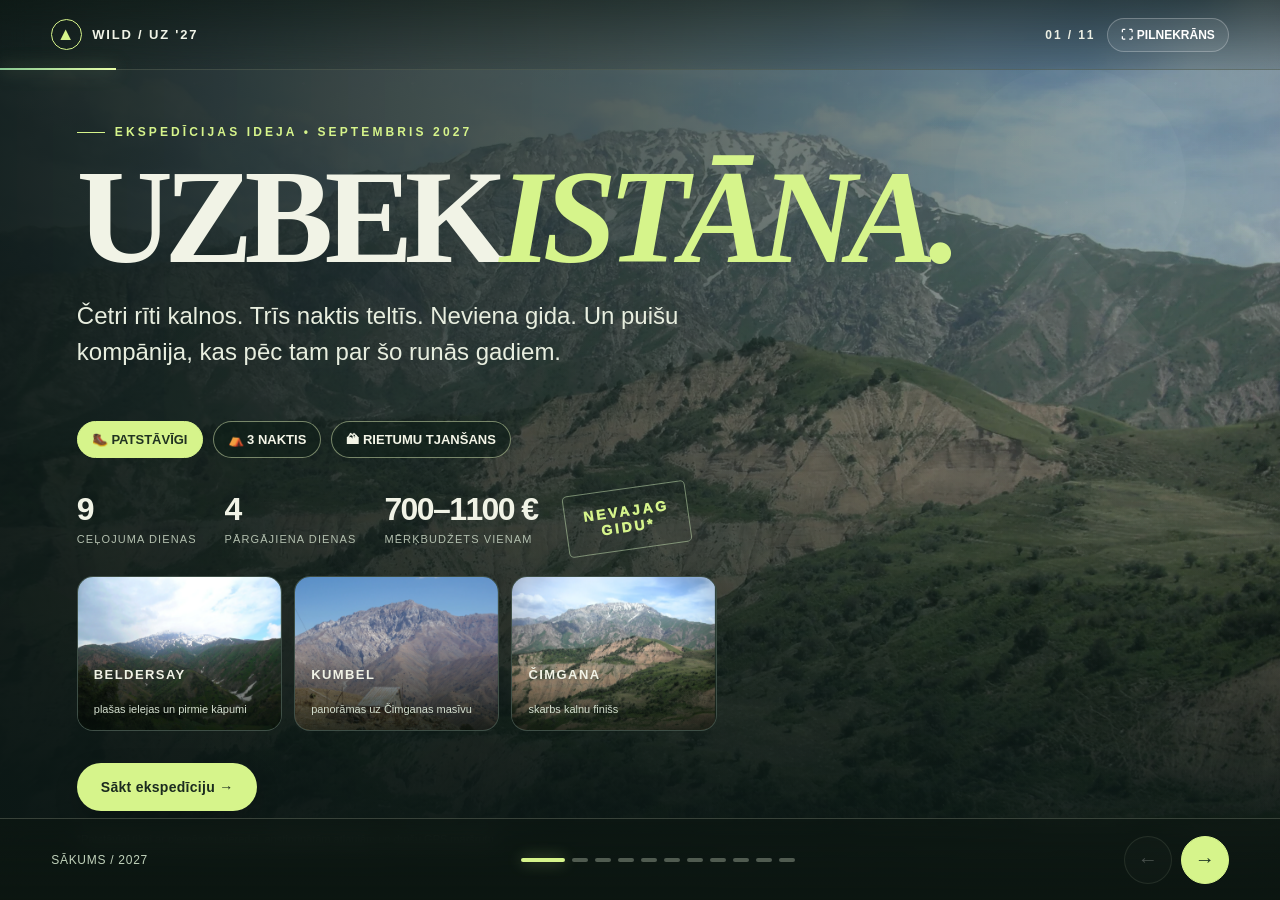
==== index.html @ 525b790d "Fix collapsed why-Uzbekistan photo gallery and caption layout" ====
<!DOCTYPE html>
<html lang="lv">
<head>
<meta charset="UTF-8"><meta name="viewport" content="width=device-width,initial-scale=1,viewport-fit=cover">
<meta name="theme-color" content="#101914"><meta name="description" content="Interaktīvs ceļojuma stāsts: patstāvīgs pārgājiens Rietumu Tjanšanā, Uzbekistānā, 2027. gada septembrī.">
<title>UZBEKISTĀNA '27 — Puišu ekspedīcija</title>


<link rel="stylesheet" href="assets/css/style.css?v=gallery-2">
<link rel="icon" href="assets/favicon.svg" type="image/svg+xml">
<meta property="og:type" content="website">
<meta property="og:locale" content="lv_LV">
<meta property="og:title" content="UZBEKISTĀNA ’27 — Puišu ekspedīcija">
<meta property="og:description" content="Četri rīti kalnos. Trīs naktis teltīs. 4.–12. septembris, 2027. Pievienojies piedzīvojumam Rietumu Tjanšanā.">
<meta property="og:url" content="https://koskalns.github.io/uzbekistana27/">
<meta property="og:image" content="https://koskalns.github.io/uzbekistana27/assets/images/social.jpg">
<meta name="twitter:card" content="summary_large_image">
<link rel="preload" as="image" href="assets/images/greater-chimgan-mountain.webp">
</head>
<body>
<noscript><div class="noscript">Lai pārlūkotu interaktīvo ekspedīciju, ieslēdz JavaScript. Ceļojuma ideja: 4.–12. septembris 2027, 4 dienas Rietumu Tjanšanā, 3 naktis teltīs, aptuveni 700–1100 € personai.</div></noscript>
<div class="shell" id="shell">
<div class="ambient"></div>
<header class="topbar"><a href="#" class="brand" id="homeLink" aria-label="Atgriezties sākumā"><span class="brand-icon">▲</span> WILD / UZ '27</a><div class="top-right"><span id="chapterCounter" class="chapter-count">01 / 11</span><button class="top-button" id="fsButton" title="Pilnekrāna režīms">⛶ PILNEKRĀNS</button></div><div class="chapter-line" id="chapterLine" aria-hidden="true"></div></header>
<div class="star-field"></div>
<!-- scenographic vector background works even offline -->
<div class="mountain-art" aria-hidden="true"><svg viewBox="0 0 1600 900" preserveAspectRatio="xMidYMid slice"><defs><linearGradient id="skyg" x2="0" y2="1"><stop stop-color="#274638"/><stop offset=".62" stop-color="#486851"/><stop offset="1" stop-color="#243e2f"/></linearGradient><linearGradient id="rockg" x2="0" y2="1"><stop stop-color="#849281"/><stop offset="1" stop-color="#213628"/></linearGradient></defs><rect width="1600" height="900" fill="url(#skyg)"/><circle cx="1230" cy="182" r="116" fill="#dfeab8" opacity=".18"/><path d="M0 670L170 490 270 540 545 265 725 470 875 326 1034 500 1225 235 1435 508 1600 389V900H0Z" fill="url(#rockg)"/><path d="M440 371L545 265 643 383 591 359 542 314 503 366ZM1148 321L1225 235 1333 361 1269 335 1223 278 1190 325Z" fill="#d0dbc6" opacity=".48"/><path d="M0 761 190 578 380 675 650 495 920 712 1170 510 1380 615 1600 498V900H0" fill="#263e2c"/><path d="M0 830 240 708 471 827 767 643 1055 780 1321 690 1600 730V900H0" fill="#14291f"/></svg></div>

<section class="scene hero active" data-name="Sākums" aria-hidden="false"><div class="photo" style="background-image:url('assets/images/greater-chimgan-mountain.webp')"></div><div class="darken"></div><div class="content vcenter"><div class="eyebrow">EKSPEDĪCIJAS IDEJA • SEPTEMBRIS 2027</div><h1>UZBEK<span class="ital">ISTĀNA.</span></h1><p class="subtitle">Četri rīti kalnos. Trīs naktis teltīs. Neviena gida. Un puišu kompānija, kas pēc tam par šo runās gadiem.</p><div class="pill-row"><span class="pill acid">🥾 PATSTĀVĪGI</span><span class="pill">⛺ 3 NAKTIS</span><span class="pill">🏔 RIETUMU TJANŠANS</span></div><div class="hero-notes"><div><span class="big-number">9</span><span class="stat-label">ceļojuma dienas</span></div><div><span class="big-number">4</span><span class="stat-label">pārgājiena dienas</span></div><div><span class="big-number">700–1100 €</span><span class="stat-label">mērķbudžets vienam</span></div><div class="stamp">NEVAJAG<br>GIDU*</div></div><div class="hero-strip" aria-label="Kalnu skatu priekšskats"><figure class="mini-shot"><img loading="eager" fetchpriority="high" alt="Beldersay ieleja pavasarī" src="assets/images/spring-beldersay-valley.webp" width="1920" height="1440" decoding="async"><b>BELDERSAY</b><span>plašas ielejas un pirmie kāpumi</span></figure><figure class="mini-shot"><img loading="lazy" alt="Skats no Kumbel uz Čimganu" src="assets/images/kumbel-to-chimgan.webp" width="1920" height="1440" decoding="async"><b>KUMBEL</b><span>panorāmas uz Čimganas masīvu</span></figure><figure class="mini-shot"><img loading="lazy" alt="Lielais Čimgans" src="assets/images/greater-chimgan-mountain.webp" width="1920" height="1440" decoding="async"><b>ČIMGANA</b><span>skarbs kalnu finišs</span></figure></div><div style="margin-top:32px"><button class="btn" data-next>Sākt ekspedīciju →</button></div><div class="source-small" style="margin-top:22px">*Patstāvīgi tikai ar piemērotu pieredzi, apstiprinātām atļaujām un drošu GPS maršrutu.</div></div></section>

<section class="scene" data-name="Kāpēc tur"><div class="photo" style="background-image:url('assets/images/kumbel-to-chimgan.webp');opacity:.25"></div><div class="darken"></div><div class="content vcenter"><div class="eyebrow">01 / KĀPĒC MĒS TUR BRAUCAM?</div><h2>Ārpus ierastā.<br><span class="highlight">Piedzīvojums pa īstam.</span></h2><p class="subtitle">Uzbekistāna ir vairāk nekā Zīda ceļa pilsētas. Pie Taškentas sākas kalni, kuros mēs varam paši izvēlēties tempu un vietu, kur vērot saulrietu.</p><div class="grid" style="margin-top:24px"><div class="panel feature col-4"><div class="iconball">🏔</div><h3>Īsti kalni</h3><p>Akmeņainas grēdas, ielejas, pārejas, augstuma metri un Čimganas masīvs līdz 3309 m.</p><span class="ghost-num">01</span></div><div class="panel feature col-4"><div class="iconball">⛺</div><h3>Savas teltis</h3><p>Nesam ekipējumu paši. Nav viesnīcu kalnos, nav organizētu tūru un nav piesaistes grafikam.</p><span class="ghost-num">02</span></div><div class="panel feature col-4"><div class="iconball">🍚</div><h3>Pelnīta atpūta</h3><p>Pēc kalniem: uzbeku plovs, Taškenta un — ja laiks atļauj — Samarkanda.</p><span class="ghost-num">03</span></div></div><p class="gallery-intro">Lai draugiem uzreiz ir skaidrs, par ko ir runa — te ir daļa no skatiem, kas raksturo šo apvidu: platas ielejas, akmeņainas pārejas, plaši skati uz Čimganu un Charvak pusi. <span style="color:#d6f48b">Atver fotogrāfiju pilnekrānā un pārlūko skatus ar bultiņām. Attēli rāda dažādus gadalaikus; tie nav septembra apstākļu prognoze.</span></p><div class="visual-gallery" aria-label="Skatu galerija"><figure class="visual-card"><img loading="lazy" alt="Beldersay ieleja" src="assets/images/beldersay-valley.webp" width="1920" height="1440" decoding="async"><figcaption><b>BELDERSAY IELEJA</b><span>plaša ieeja kalnu rajonā</span></figcaption></figure><figure class="visual-card"><img loading="lazy" alt="Čimganas kalni ziemā" src="assets/images/chimgan-mountains.webp" width="1440" height="1440" decoding="async"><figcaption><b>ČIMGANAS KALNI</b><span>mežonīgs reljefs visos gadalaikos</span></figcaption></figure><figure class="visual-card"><img loading="lazy" alt="Skats no Kumbel uz Čimganu" src="assets/images/kumbel-to-chimgan.webp" width="1920" height="1440" decoding="async"><figcaption><b>KUMBEL PĀREJA</b><span>panorāmas un atsegts reljefs</span></figcaption></figure><figure class="visual-card"><img loading="lazy" alt="Lielā Čimgana kalns" src="assets/images/greater-chimgan-mountain.webp" width="1920" height="1440" decoding="async"><figcaption><b>LIELAIS ČIMGANS</b><span>ikoniska virsotne un klinšu sienas</span></figcaption></figure><figure class="visual-card"><img loading="lazy" alt="Skats lejup uz Čimganu" src="assets/images/view-down-to-chimgan.webp" width="1920" height="1440" decoding="async"><figcaption><b>SKATS LEJUP</b><span>to sajūtu gribas nofotografēt ik pēc 10 minūtēm</span></figcaption></figure><figure class="visual-card"><img loading="lazy" alt="Skats uz Charvak no Mazās Čimganas" src="assets/images/charvak-from-small-chimgan.webp" width="1920" height="1080" decoding="async"><figcaption><b>CHARVAK PUSE</b><span>plašums un sauss kalnu dramatisms</span></figcaption></figure></div></div></section>

<section class="scene" data-name="Kur tas ir"><div class="content vcenter"><div class="eyebrow">02 / VIETA</div><h2>Kur mēs <span class="highlight">pazudīsim?</span></h2><div class="map-wrap"><div class="map-card"><div class="map-title">RIETUMU TJANŠANS / SHĒMA</div><svg viewBox="0 0 600 460" role="img" aria-label="Shematiska maršruta ilustrācija no Taškentas uz Beldersay, Nurekata, Kumbel un Gidjal"><defs><linearGradient id="ridgeGrad" x2="0" y2="1"><stop stop-color="#8ea78c"/><stop offset="1" stop-color="#294f38"/></linearGradient></defs><path d="M0 250 72 190 125 231 198 91 281 197 353 103 416 220 503 118 600 215V460H0Z" fill="url(#ridgeGrad)" opacity=".55"/><path d="M0 337 102 265 182 317 273 210 359 324 490 236 600 291V460H0" fill="#1a3327"/><path d="M90 382 C137 344 205 338 234 302 S348 288 357 229 S459 172 481 112" fill="none" stroke="#e1f5a3" stroke-width="6" stroke-linecap="round" stroke-dasharray="2 16"/><path d="M357 229Q280 191 283 145" fill="none" stroke="#f4b58c" stroke-width="4" stroke-dasharray="7 9"/><g fill="#d6f48b" stroke="#183322" stroke-width="5"><circle cx="90" cy="382" r="11"/><circle cx="234" cy="302" r="11"/><circle cx="357" cy="229" r="11"/><circle cx="481" cy="112" r="11"/></g><circle cx="283" cy="145" r="10" fill="#f5b98f" stroke="#263821" stroke-width="4"/><g font-family="Arial,sans-serif" fill="#fff" font-weight="bold" font-size="19"><text x="29" y="416">TAŠKENTA</text><text x="170" y="337">BELDERSAY</text><text x="371" y="252">NUREKATA</text><text x="445" y="81">GIDJAL</text><text x="228" y="121">KUMBEL ↗</text></g></svg><div class="map-note">Ilustrācija — nevis GPS vai ģeogrāfiski precīza karte</div></div><div class="route-list"><div class="route-step"><div class="circle-num">1</div><div><b>✈ Taškenta</b><span>Lidojam no Rīgas. Nopērkam gāzi un pārtiku.</span></div></div><div class="route-step"><div class="circle-num">2</div><div><b>🥾 Beldersay</b><span>Starts kalnos. Tālāk viss uz savām kājām.</span></div></div><div class="route-step"><div class="circle-num">3</div><div><b>⛺ Nurekata + Kumbel</b><span>Nometne ielejā un pārejas dienas gājiens.</span></div></div><div class="route-step"><div class="circle-num">4</div><div><b>🏁 Gidjal virziens</b><span>Patstāvīgs finišs pēc maršruta pārbaudes; transports atpakaļ.</span></div></div><div class="site-notice">Svarīgi: šī ir maršruta ideja. Posmu savienojamība, robežzonu un telšu atļaujas vēl jāpārbauda.</div></div></div></div></section>

<section class="scene" data-name="9 dienas"><div class="photo" style="background-image:url('assets/images/beldersay-valley.webp');opacity:.19"></div><div class="darken"></div><div class="content vcenter"><div class="eyebrow">03 / KOPĒJAIS PLĀNS</div><h2>9 dienas.<br><span class="highlight">Viens labs stāsts.</span></h2><p class="subtitle">Iespējamie datumi: 2027. gada 4.–12. septembris. Precīzas lidojumu dienas vēl jāsaskaņo.</p><div class="timeline"><div class="tday"><div class="dayid">04.09. / D1</div><h3>✈ Ierašanās</h3><p>Rīga → Taškenta. Plovs, pārtika, gāze, pārbaude.</p></div><div class="tday focus"><div class="dayid">05.–08.09. / D2–D5</div><h3>⛺ Četras dienas kalnos</h3><p>Beldersay, Nurekata, Kumbel apkārtne. 3 naktis teltīs.</p></div><div class="tday"><div class="dayid">09.09. / D6</div><h3>🧭 Rezerves diena</h3><p>Slikts laiks? Atpūta? Elastīga diena drošībai.</p></div><div class="tday"><div class="dayid">10.–12.09. / D7–D9</div><h3>🍚 Pilsētas + mājas</h3><p>Taškenta, iespējams Samarkanda, un lidojums mājup.</p></div></div><div class="site-notice" style="margin-top:22px">Ekspedīcijas 4 dienu maršruts paredzēts pieredzējušai grupai, bez tehniska alpīnisma.</div></div></section>

<section class="scene" data-name="Kalnu dienas"><div class="content vcenter"><div class="eyebrow">04 / PĀRGĀJIENS</div><h2>4 dienas. <span class="highlight">3 naktis.</span></h2><p class="muted">Klikšķini uz dienām un paskaties, kā varētu izskatīties mūsu kalnu posms ar trim naktīm teltīs.</p><div class="phase-tab-row" role="tablist" aria-label="Pārgājiena diena"><button type="button" class="phase-tab selected" data-trail="0" role="tab" aria-selected="true">Diena 01</button><button type="button" class="phase-tab" data-trail="1" role="tab" aria-selected="false">Diena 02</button><button type="button" class="phase-tab" data-trail="2" role="tab" aria-selected="false">Diena 03</button><button type="button" class="phase-tab" data-trail="3" role="tab" aria-selected="false">Diena 04</button></div><div class="trail-layout"><div class="trail-photo" id="trailPhoto" style="background-image:url('assets/images/spring-beldersay-valley.webp')"><div class="trail-photo-label" id="trailPhotoLabel">BELDERSAY / IELEJA</div></div><div class="panel trail-info"><div class="tag" id="trailTag">05.09. — PIRMIE SOĻI</div><h3 id="trailName">Beldersay → Nurekata</h3><p id="trailText">Sākam ar pilnām mugursomām, pārejām un skatiem pāri ielejai. Vakarā meklējam iepriekš apstiprinātu nometnes vietu.</p><div class="metrics"><div class="metric"><strong id="trailKm">~9 km</strong><em>distance (aplēse)</em></div><div class="metric"><strong id="trailNight">⛺ 1/3</strong><em>nakts teltīs</em></div></div><div class="note-box" id="trailRisk">Nepieciešams apstiprināts GPS treks un informācija par ceļu un telšu vietu atļaujām.</div></div></div><div class="mini-gallery" aria-label="Papildu skati no maršruta reģiona"><figure class="mini-shot"><img loading="lazy" alt="Čimganas virsotnes skats" src="assets/images/chimgan-peak.webp" width="1920" height="1440" decoding="async"><b>KALNU KORES</b><span>atsegti kores posmi un plašs horizonts</span></figure><figure class="mini-shot"><img loading="lazy" alt="Pavasara Beldersay ieleja" src="assets/images/spring-beldersay-valley.webp" width="1920" height="1440" decoding="async"><b>VAKARI IELEJĀ</b><span>vakari pie teltīm un rīti ar sauli sejā</span></figure><figure class="mini-shot"><img loading="lazy" alt="Skats no Kumbel uz Čimganu" src="assets/images/kumbel-to-chimgan.webp" width="1920" height="1440" decoding="async"><b>LIELIE SKATI</b><span>tas moments, kad visi saka “ok, te bija vērts nākt”</span></figure></div><div class="trail-extra-note">Šīs bildes nav precīzs dienu secības pierādījums, bet ļoti labi parāda reljefa un skatu raksturu, kāds mūs gaidītu šajā reģionā.</div><div class="source-small" style="margin-top:10px">Dienu kilometri ir aptuveni, nevis pārbaudīts nepārtraukts maršruts. Neizmantot šo lapu navigācijai.</div></div></section>

<section class="scene" data-name="Dzīve teltīs"><div class="photo" style="background-image:url('assets/images/kumbel-to-chimgan.webp');opacity:.35"></div><div class="darken"></div><div class="content vcenter"><div class="eyebrow">05 / KO MĒS ATCERĒSIMIES</div><h2>5:30 no rīta.<br><span class="highlight">Kafija kalnos.</span></h2><p class="quote">“Kurš vakar teica, ka šis būs viegls pārgājiens?”</p><div class="camp-tiles"><div class="panel"><div class="iconball">🌄</div><h3>Rīts</h3><p>Uzvārām kafiju, savācam telti un ejam, kamēr kalnos vēl vēss.</p></div><div class="panel"><div class="iconball">🥾</div><h3>Diena</h3><p>Pārejas, panorāmas un obligātā fotografēšanās uz katra otrā akmens.</p></div><div class="panel"><div class="iconball">✨</div><h3>Nakts</h3><p>Vakariņas pie degļa, tumšas debesis, un pārsteidzoši agra gulētiešana.</p></div></div><div class="site-notice">Ugunskurus neplānojam, ja vien tie konkrētajā vietā nav skaidri atļauti. Nakšņošanas punktus jāsaskaņo.</div></div></section>

<section class="scene" data-name="Budžets"><div class="content vcenter"><div class="eyebrow">06 / REĀLI CIPARI</div><h2>Cik maksā <span class="highlight">brīvība?</span></h2><p class="subtitle">Pabīdi slīdņus — summa uzreiz pārrēķināsies. Bez gida un bez jauna aprīkojuma iegādes.</p><div class="cost-grid"><div class="panel"><div class="range-field"><div class="range-top"><label for="people">Cik puiši brauc?</label><output id="peopleOut">6</output></div><input type="range" id="people" min="3" max="8" step="1" value="6"></div><div class="range-field"><div class="range-top"><label for="flight">Aviobiļete katram</label><output id="flightOut">520 €</output></div><input type="range" id="flight" min="350" max="850" step="10" value="520"></div><div class="range-field"><div class="range-top"><label for="food">Pārtika kalniem katram</label><output id="foodOut">55 €</output></div><input type="range" id="food" min="25" max="110" step="5" value="55"></div><p class="small">Transfēra pieņēmums: 300 € visai grupai; naktsmītnes/pilsētas ēdieni 90 €, apdrošināšana/rezerve 55 €, pārējais 35 € katram.</p></div><div class="panel"><div class="total-label">Aptuveni VIENAM</div><div class="total-price" id="total">805 €</div><div class="muted" id="groupTotal">Kopā sešiem: 4830 €</div><div style="height:18px"></div><div class="cost-split" id="costSplit"></div><div class="button-row"><button class="btn small-btn" id="copyBudget">Kopēt mūsu budžetu ↗</button></div><p class="small">Tā ir plānošanas tāme, nevis aktuāls aviobiļešu piedāvājums. Rezervējiet papildu neparedzētu izdevumu rezervi.</p></div></div></div></section>

<section class="scene" data-name="Ekipējums"><div class="content vcenter"><div class="eyebrow">07 / KO NESAM</div><h2>Visu uz <span class="highlight">savas muguras.</span></h2><p class="subtitle">Atzīmē, kas jau ir. Pārlūkā saglabāsim šos ķeksīšus šajā ierīcē.</p><div class="grid"><div class="panel col-7"><div class="check-grid" id="gearList"></div></div><div class="panel col-5"><div class="total-label">EKIPĒJUMS GATAVS</div><div class="total-price" id="gearPercent">0%</div><div class="progress-track"><div class="progress-fill" id="gearProgress"></div></div><div id="gearCount" class="muted">0 no 12</div><p class="small" style="margin-top:18px">Pieredzējušai grupai vajadzēs arī bezsaistes kartes, rezerves navigāciju, ārkārtas sakarus un laikapstākļiem atbilstošu siltumu. Degvielu pērciet uz vietas.</p><div class="button-row"><button class="btn secondary small-btn" id="copyGear">Kopēt trūkstošo sarakstu</button><button class="btn secondary small-btn" id="resetGear">Notīrīt</button></div></div></div></div></section>

<section class="scene" data-name="Pirms braucam"><div class="content vcenter"><div class="eyebrow">08 / REALITĀTES PĀRBAUDE</div><h2>Izaicinoši ≠ <span class="highlight">bezatbildīgi.</span></h2><p class="subtitle">Bez gida — jā. Bez plāna — nē. Pirms rezervējam biļetes, šiem jautājumiem jābūt atrisinātiem.</p><div class="grid" style="margin-top:18px"><div class="col-7 panel"><div class="accordion open"><button type="button" aria-expanded="true">🪪 Atļaujas, parkā atļautās takas un teltis <span>−</span></button><div class="answer">Ugam–Chatkal reģionā ne visur drīkst brīvi pārvietoties vai nakšņot. Visas 3 telšu vietas un konkrētā trase jāapstiprina vietējā parka/atbildīgajā iestādē. Robežzonas neplānojam bez nepieciešamajām atļaujām.</div></div><div class="accordion"><button type="button" aria-expanded="false">🧭 Navigācija bez sakariem <span>+</span></button><div class="answer">Lejupielādēta pārbaudīta GPX trase, OSM/offline kartes vismaz divās ierīcēs, bateriju rezerve, ūdens avotu un droša izstāšanās plāns. Neviena nezināma upes šķērsojuma vai atsegta tehniska posma bez atbilstošas pieredzes.</div></div><div class="accordion"><button type="button" aria-expanded="false">🏨 Uzturēšanās reģistrācija <span>+</span></button><div class="answer">Vīzas un uzturēšanās reģistrācijas prasības jāpārbauda atbilstoši pilsonībai un 2027. gada noteikumiem. Telšu nakšu uzskaite iepriekš jāsaskaņo ar uzturēšanās reģistrācijas atbildīgajām iestādēm. Pārbaudiet aktuālo Latvijas ĀM informāciju.</div></div><div class="accordion"><button type="button" aria-expanded="false">⚠️ Skaidri apstākļi, kuros apstājamies <span>+</span></button><div class="answer">Negaisi, slikta redzamība, pēkšņas upju līmeņa izmaiņas, ievainojums, iztukšots ūdens — pagriežamies atpakaļ vai izmantojam izstāšanās maršrutu. Virsotnes tehnisko traversu un Gulkam kanjona kāpšanas vietas šajā plānā neiekļaujam.</div></div></div><div class="col-5 panel"><div class="iconball">🧱</div><h3>Nepārdodam sev fantāziju.</h3><p class="muted">Iepriekšējie pārgājienu ieraksti pierāda, ka šajā reģionā cilvēki staigā ar teltīm, bet tas <b>nepierāda</b>, ka mūsu konkrētais 4 dienu savienojums ir drošs vai visur atļauts.</p><a href="https://www.mfa.gov.lv/lv/uzbekistana-celojumu-bridinajumi" target="_blank" rel="noopener">Latvijas ĀM ceļojumu informācija ↗</a><div style="height:12px"></div><a href="https://www.wikiloc.com/trails/hiking/uzbekistan/toshkent/nurekata" target="_blank" rel="noopener">Skatīt publiskos GPS ierakstus ↗</a><p class="small" style="margin-top:24px">Mūsu variants ir idejas prezentācija, nevis solījums, ka varam šodien doties bez papildu pārbaudes.</p></div></div></div></section>

<section class="scene finale" data-name="Balsojums"><div class="photo" style="background-image:url('assets/images/chimgan-peak.webp');opacity:.27"></div><div class="darken"></div><div class="content vcenter"><div class="eyebrow">09 / LĒMUMS</div><h2>NU KO,<br><span class="highlight">BRAUCAM?</span></h2><p class="subtitle">Izvēlies savu atbildi. Pēc tam nokopē uzaicinājumu un iemet čatā.</p><div class="choice-row"><button class="choice" data-vote="Jā, esmu iekšā!"><span class="emoji">🔥</span><b>Es esmu iekšā</b><small>Biļetes, mugursoma, darām.</small></button><button class="choice" data-vote="Pārlieciniet mani ar datumiem un biļešu cenām."><span class="emoji">🤔</span><b>Vēl domāju</b><small>Gribu redzēt konkrētus datumus.</small></button><button class="choice" data-vote="Es braucu, ja būs daudz plova."><span class="emoji">🍚</span><b>Kur būs plovs?</b><small>Galvenais — ēšana pēc pārgājiena.</small></button></div><div class="button-row"><button class="btn" id="copyInvite">📋 Kopēt uzaicinājumu čatam</button><button class="btn secondary" id="again">↺ Skatīties no sākuma</button></div><p class="small" style="margin-top:15px">Balsojums ir jautram efektam tikai šajā pārlūkā — draugu atbildes automātiski netiek apkopotas.</p></div><div id="confetti" class="confetti"></div></section>

<section class="scene" data-name="Avoti"><div class="content vcenter"><div class="eyebrow">10 / AVOTI UN MAZĀ DRUKA</div><h2>Bez pārspīlējumiem.<br><span class="highlight">Ar labu plānu.</span></h2><div class="grid"><div class="col-6 panel credits"><h3>Pirms braucam — jāpārbauda</h3><ul><li><a href="https://www.mfa.gov.lv/lv/uzbekistana-celojumu-bridinajumi" target="_blank" rel="noopener">Latvijas ĀM: Uzbekistāna</a> — vīza, reģistrācija, robežzonas, brīdinājumi.</li><li><a href="https://www.wikiloc.com/trails/hiking/uzbekistan/toshkent/nurekata" target="_blank" rel="noopener">Wikiloc: Nurekata takas</a> — publiski pārgājienu ieraksti; nav drošības garantija.</li><li><a href="https://www.wikiloc.com/hiking-trails/chimgan-mountains-beldersay-to-gidjal-pt-2-268536017" target="_blank" rel="noopener">Beldersay → Gidjal ieraksta turpinājums</a> — autors daļu ceļa brauca ar auto.</li><li><a href="https://commons.wikimedia.org/wiki/Category:Greater_Chimgan" target="_blank" rel="noopener">Greater Chimgan fotogrāfiju kolekcija</a>.</li></ul><p>Attālumi, nakšņošanas punkti, septembra datumi un izmaksas ir <b>provizoriski</b>. Lapa nav GPS navigācijas rīks. Visas fotogrāfijas glabājas šīs vietnes assets/images/ mapē. Ārēji attēlu serveri nav nepieciešami. Ja fails nav pieejams, redzama skaidri marķēta ilustrācija.</p></div><div class="col-6 panel credits"><h3>Foto autori / licences</h3><ul><li><a href="https://commons.wikimedia.org/wiki/File:Greater_Chimgan_Mountain.JPG" target="_blank" rel="noopener">Greater Chimgan Mountain</a> — Dmitriy Page / Jabez, public domain.</li><li><a href="https://commons.wikimedia.org/wiki/File:Kumbel_to_Chimgan.JPG" target="_blank" rel="noopener">Kumbel to Chimgan</a> — Man77, CC BY-SA 3.0.</li><li><a href="https://commons.wikimedia.org/wiki/File:Beldersay_valley.JPG" target="_blank" rel="noopener">Beldersay valley</a> — German Stimban, CC BY-SA 4.0.</li><li><a href="https://commons.wikimedia.org/wiki/File:Spring_Beldersay_valley.JPG" target="_blank" rel="noopener">Spring Beldersay valley</a> — German Stimban, CC BY-SA 4.0.</li><li><a href="https://commons.wikimedia.org/wiki/File:Chimgan_peak.JPG" target="_blank" rel="noopener">Chimgan peak</a> — German Stimban, CC BY-SA 3.0.</li><li><a href="https://commons.wikimedia.org/wiki/File:Chimgan_Mountains.jpg" target="_blank" rel="noopener">Chimgan Mountains</a> — Anvarov Bobur Baxtiyor o'g'li, CC BY-SA 4.0.</li><li><a href="https://commons.wikimedia.org/wiki/File:View_down_to_Chimgan.JPG" target="_blank" rel="noopener">View down to Chimgan</a> — Denis vl, CC BY-SA 3.0.</li><li><a href="https://commons.wikimedia.org/wiki/File:%D0%92%D0%B8%D0%B4_%D1%81_%D0%9C%D0%B0%D0%BB%D0%BE%D0%B3%D0%BE_%D0%A7%D0%B8%D0%BC%D0%B3%D0%B0%D0%BD%D0%B0_%D0%BD%D0%B0_%D0%A7%D0%B0%D1%80%D0%B2%D0%B0%D0%BA.jpg" target="_blank" rel="noopener">Skats uz Charvak no Mazās Čimganas</a> — Галиев Ярослав, CC BY-SA 4.0.</li></ul><p>Foto samazināti, pārveidoti WebP formātā un attēloti ar izgriešanu un tumšinošiem pārklājumiem. Atvasinātie foto saglabā katra oriģināla licenci. <a href="assets/images/CREDITS.md">Pilni attēlu dati un licences ↗</a>. CC BY-SA 3.0 / 4.0 fotogrāfijas atbilstoši šo licenču noteikumiem.</p><p><a href="https://creativecommons.org/licenses/by-sa/3.0/" target="_blank">CC BY-SA 3.0</a> · <a href="https://creativecommons.org/licenses/by-sa/4.0/" target="_blank">CC BY-SA 4.0</a></p></div></div><div class="button-row"><button class="btn secondary" data-jump="0">← Atpakaļ uz sākumu</button></div></div></section>

<footer class="bottom"><div class="bottom-label" id="bottomLabel">SĀKUMS / 2027</div><div class="progress-dots" id="dots" aria-label="Nodaļu izvēlne"></div><div class="nav-controls"><button class="round-nav" id="prev" aria-label="Iepriekšējā nodaļa">←</button><button class="round-nav primary" id="next" aria-label="Nākamā nodaļa">→</button></div></footer>
<div role="status" aria-live="polite" class="toast" id="toast"></div>
</div>
<div class="photo-lightbox" id="photoLightbox" role="dialog" aria-modal="true" aria-label="Kalnu foto" aria-hidden="true"><button type="button" class="lightbox-close" id="lightboxClose" aria-label="Aizvērt foto">×</button><button type="button" class="lightbox-nav lightbox-prev" id="lightboxPrev" aria-label="Iepriekšējais foto">←</button><button type="button" class="lightbox-nav lightbox-next" id="lightboxNext" aria-label="Nākamais foto">→</button><figure><img id="lightboxImage" alt=""><figcaption id="lightboxCaption" aria-live="polite"></figcaption><p class="lightbox-credit" id="lightboxCredit"></p></figure></div>

<script src="assets/js/photos.js" defer></script>
<script src="assets/js/app.js" defer></script>
</body>
</html>
---- assets/css/style.css ----
:root{--base:#111b17;--ink:#f1f3e6;--muted:#a8b7aa;--line:rgba(229,240,214,.20);--acid:#d6f48b;--orange:#efad77;--panel:#1a2921;--shade:#0b1511}*{box-sizing:border-box}html,body{height:100%;margin:0}body{background:var(--base);color:var(--ink);font-family:Inter,ui-sans-serif,-apple-system,BlinkMacSystemFont,'Segoe UI',Arial,sans-serif;overflow:hidden;-webkit-font-smoothing:antialiased}button,input,a{font:inherit}button{cursor:pointer}button:focus-visible,a:focus-visible,input:focus-visible{outline:3px solid var(--acid);outline-offset:3px}a{color:var(--acid)}.shell{position:relative;width:100%;height:100vh;height:100dvh;overflow:hidden;isolation:isolate}.ambient{pointer-events:none;position:absolute;inset:0;background:radial-gradient(circle at 70% 30%,#314f3a 0%,transparent 35%),linear-gradient(125deg,#111d18,#0b1411);z-index:-4}.star-field{position:absolute;inset:0;pointer-events:none;z-index:-1;background-image:radial-gradient(#fff9 1px,transparent 1.4px),radial-gradient(#fff5 1px,transparent 1.5px);background-size:109px 119px,177px 133px;background-position:31px 24px,79px 70px;opacity:.20}.topbar{height:70px;position:absolute;z-index:20;left:0;right:0;top:0;display:flex;align-items:center;justify-content:space-between;padding:0 clamp(20px,4vw,72px);border-bottom:1px solid var(--line);background:linear-gradient(180deg,rgba(8,19,13,.55),rgba(8,19,13,.15));backdrop-filter:blur(12px)}.brand{display:flex;gap:10px;align-items:center;color:#f1f4e7;text-decoration:none;font-weight:850;font-size:13px;letter-spacing:.14em}.brand-icon{height:31px;width:31px;border:1px solid var(--acid);border-radius:50%;display:grid;place-items:center;color:var(--acid);font-size:18px}.top-right{display:flex;align-items:center;gap:12px}.chapter-count{font-size:12px;letter-spacing:.16em;font-weight:800;color:#edf0e4}.top-button{background:#ffffff13;border:1px solid #ffffff40;border-radius:30px;color:#fff;padding:9px 13px;font-size:12px;font-weight:720}.top-button:hover{background:#ffffff2c}.scene{position:absolute;inset:0;display:none;overflow-y:auto;overflow-x:hidden;scrollbar-width:thin;scrollbar-color:#82917a66 transparent;opacity:0}.scene.active{display:flex;opacity:1;animation:slideIn .48s cubic-bezier(.22,.7,.2,1) both}@keyframes slideIn{from{opacity:.3;transform:translateY(22px)}to{opacity:1;transform:translateY(0)}}.photo{position:absolute;inset:0;background-position:center;background-size:cover;background-repeat:no-repeat;opacity:.4;filter:saturate(.85) contrast(1.08);z-index:-1}.darken{position:absolute;inset:0;background:linear-gradient(90deg,#0c1714 0%,#0c1714ed 30%,#0c17149c 63%,#07100a60 100%);z-index:-1}.mountain-art{position:absolute;inset:0;pointer-events:none;z-index:-2;overflow:hidden}.mountain-art svg{width:100%;height:100%;object-fit:cover;opacity:.72}.content{width:min(1400px,100%);margin:auto;padding:108px clamp(24px,6vw,96px) 126px;position:relative;z-index:2}.vcenter{min-height:100%;display:flex;flex-direction:column;justify-content:center}.hero .content{padding-top:170px}.eyebrow{color:var(--acid);font-size:12px;font-weight:860;letter-spacing:.26em;text-transform:uppercase;display:flex;gap:10px;align-items:center}.eyebrow:before{content:'';width:28px;height:1px;background:var(--acid)}h1,h2,h3,p{margin-top:0}h1,h2{font-family:Georgia,'Times New Roman',serif;font-weight:600;letter-spacing:-.065em}h1{font-size:clamp(70px,12.4vw,195px);line-height:.82;margin:18px 0 26px;max-width:1200px}h1 .ital{font-style:italic;color:var(--acid)}h2{font-size:clamp(48px,6.2vw,97px);line-height:.97;margin:16px 0 24px}h3{font-size:24px;letter-spacing:-.025em}.subtitle{font-size:clamp(17px,2vw,24px);line-height:1.5;color:#e8eedf;max-width:720px}.muted{color:var(--muted);line-height:1.55}.small{font-size:12px;line-height:1.55;color:#aab9ad}.super{font-size:15px;letter-spacing:.15em;text-transform:uppercase;font-weight:800;color:#e8eccf}.grid{display:grid;grid-template-columns:repeat(12,1fr);gap:20px}.col-6{grid-column:span 6}.col-5{grid-column:span 5}.col-7{grid-column:span 7}.col-4{grid-column:span 4}.col-8{grid-column:span 8}.panel{background:rgba(28,45,35,.79);border:1px solid #bdcfab35;box-shadow:0 10px 70px #0003;backdrop-filter:blur(14px);border-radius:24px;padding:clamp(20px,2.5vw,34px)}.panel h3{margin-bottom:10px}.pill-row{display:flex;gap:10px;flex-wrap:wrap;margin-top:27px}.pill{border:1px solid #dcebb680;background:#1021198a;padding:10px 14px;border-radius:30px;color:#f4f5e7;font-weight:710;font-size:13px}.pill.acid{background:var(--acid);border-color:var(--acid);color:#203221}.kicker{font-size:13px;font-weight:800;letter-spacing:.2em;color:var(--acid)}.hero-notes{margin-top:42px;display:flex;align-items:center;gap:28px;flex-wrap:wrap}.big-number{font-size:40px;line-height:1;font-weight:800;letter-spacing:-.05em}.stat-label{display:block;font-size:11px;text-transform:uppercase;letter-spacing:.1em;color:#b3c0af;margin-top:8px}.stamp{border:1px solid #c3deb085;display:inline-block;transform:rotate(-8deg);padding:14px 18px;border-radius:5px;font-weight:1000;letter-spacing:.2em;color:var(--acid);font-size:18px;text-align:center}.btn{appearance:none;border:none;background:var(--acid);color:#1b2b1f;border-radius:99px;font-size:14px;font-weight:870;letter-spacing:.02em;padding:16px 24px;transition:transform .2s,background .2s}.btn:hover{transform:translateY(-2px);background:#e8ffb8}.btn.secondary{border:1px solid #b1c09a88;background:#273b2dba;color:var(--ink)}.btn.secondary:hover{background:#39513d}.btn.small-btn{padding:11px 16px;font-size:13px}.button-row{display:flex;gap:10px;flex-wrap:wrap;margin-top:24px}.quote{font-family:Georgia,serif;font-size:clamp(27px,3.4vw,51px);line-height:1.2;letter-spacing:-.03em;max-width:790px}.highlight{color:var(--acid)}.iconball{width:46px;height:46px;border-radius:50%;background:#cde9a217;display:grid;place-items:center;font-size:21px;border:1px solid #dce5c431;margin-bottom:24px}.feature{min-height:220px;position:relative}.feature p{color:#c0cbbf;line-height:1.6;margin-bottom:0}.strip{height:155px;background-position:center;background-size:cover;border-radius:14px;margin-bottom:18px;border:1px solid #ffffff24}.photo-label{color:#cbd7bf;font-size:11px;letter-spacing:.07em;margin-top:8px}.ghost-num{position:absolute;right:24px;top:10px;font:italic 80px Georgia,serif;color:#e6fbb10c}.map-wrap{display:grid;grid-template-columns:1.1fr .9fr;gap:20px}.map-card{position:relative;min-height:410px;border:1px solid var(--line);border-radius:24px;background:radial-gradient(circle at 50% 50%,#395b4188 0%,transparent 50%),repeating-linear-gradient(0deg,transparent,transparent 31px,#fff1 32px),repeating-linear-gradient(90deg,transparent,transparent 31px,#fff1 32px),#1b2c24;overflow:hidden}.map-card svg{width:100%;height:100%;min-height:410px;position:absolute;inset:0}.map-title{position:absolute;top:23px;left:25px;color:#ecf7df;font-weight:800;font-size:13px;letter-spacing:.1em}.map-note{position:absolute;bottom:14px;left:25px;font-size:11px;color:#d1dcc9;background:#102118b6;border:1px solid #8baf8b33;padding:6px 11px;border-radius:10px}.route-list{display:flex;flex-direction:column;gap:11px}.route-step{display:flex;gap:14px;align-items:flex-start;padding:14px;background:#18291ee8;border:1px solid #a6c29027;border-radius:15px}.route-step b{font-size:15px}.route-step span{display:block;color:#a8bca9;font-size:12px;margin-top:4px;line-height:1.45}.circle-num{flex-shrink:0;width:32px;height:32px;border-radius:50%;background:#ddedab;color:#243428;font-weight:800;display:grid;place-items:center}.timeline{display:grid;grid-template-columns:repeat(4,1fr);gap:14px;margin-top:25px}.tday{border:1px solid #d6e5b633;border-radius:18px;background:#1a2b22bc;padding:22px;position:relative;min-height:163px;transition:transform .2s}.tday:hover{transform:translateY(-4px)}.tday .dayid{color:var(--acid);font-weight:900;letter-spacing:.15em;font-size:11px}.tday h3{font-size:18px;margin:13px 0 7px}.tday p{color:#b2c0ad;font-size:12px;line-height:1.52;margin:0}.tday.focus{border-color:#d6f48b91;background:#31482cc7}.phase-tab-row{display:flex;gap:10px;flex-wrap:wrap;margin:14px 0 20px}.phase-tab{border-radius:99px;border:1px solid #d3e1ba40;background:#17291f;color:#cfdbcc;font-weight:800;padding:11px 17px;transition:.2s}.phase-tab.selected{background:var(--acid);color:#1a2c1b}.trail-layout{display:grid;grid-template-columns:1fr 1.05fr;gap:22px}.trail-photo{min-height:390px;border-radius:21px;background-color:#405f47;background-position:center;background-size:cover;border:1px solid #e0e7da2c;position:relative;overflow:hidden}.trail-photo:after{content:"";position:absolute;inset:0;background:linear-gradient(0deg,#0b160fb0,transparent 50%)}.trail-photo-label{position:absolute;z-index:2;bottom:20px;left:24px;font-weight:800;letter-spacing:.12em;font-size:12px}.trail-info{display:flex;flex-direction:column;justify-content:center}.visual-gallery{display:grid;grid-template-columns:repeat(12,1fr);gap:14px;margin-top:22px}.visual-card{grid-column:span 4;position:relative;overflow:hidden;border-radius:18px;border:1px solid #ffffff24;min-height:185px;background:#203127;box-shadow:0 8px 40px #0002}.visual-card img,.mini-shot img{width:100%;height:100%;object-fit:cover;display:block}.visual-card:after,.mini-shot:after{content:"";position:absolute;inset:0;background:linear-gradient(0deg,#09120dcc,transparent 55%)}.visual-card b,.visual-card span,.mini-shot b,.mini-shot span{position:absolute;left:16px;z-index:2}.visual-card b,.mini-shot b{bottom:30px;font-size:13px;letter-spacing:.11em}.visual-card span,.mini-shot span{bottom:12px;font-size:11px;color:#d4dfcf}.gallery-intro{margin-top:22px;color:#d6dfd2;max-width:760px}.mini-gallery{display:grid;grid-template-columns:repeat(3,1fr);gap:12px;margin-top:16px}.mini-shot{position:relative;overflow:hidden;border-radius:16px;border:1px solid #ffffff20;min-height:165px;background:#22352b}.mini-caption{margin-top:10px;font-size:12px;color:#b6c4b6}.trail-extra-note{margin-top:16px;font-size:12px;color:#aab8ab}.hero-strip{display:grid;grid-template-columns:repeat(3,minmax(0,1fr));gap:12px;margin-top:26px;max-width:720px}.hero-strip .mini-shot{min-height:120px}@media (max-width:980px){.visual-card{grid-column:span 6}.mini-gallery{grid-template-columns:1fr}.hero-strip{grid-template-columns:1fr 1fr}}@media (max-width:700px){.visual-card{grid-column:span 12}.hero-strip{grid-template-columns:1fr}.hero-strip .mini-shot{min-height:110px}}.tag{font-size:11px;color:var(--acid);text-transform:uppercase;font-weight:900;letter-spacing:.18em}.trail-info h3{font-size:clamp(26px,3.3vw,45px);line-height:1.09;margin:10px 0}.trail-info p{font-size:16px;line-height:1.62;color:#d6dfd2}.metrics{display:flex;gap:10px;flex-wrap:wrap;margin:14px 0}.metric{border:1px solid #c4dcb64b;padding:12px 15px;border-radius:14px;min-width:115px}.metric strong{display:block;font-size:19px}.metric em{font-size:11px;font-style:normal;color:#bdcbba}.note-box{padding:13px 16px;border-left:3px solid #f4b785;background:#ecb26b15;border-radius:0 9px 9px 0;font-size:12px;color:#edddc7;line-height:1.5}.camp-tiles{display:grid;grid-template-columns:repeat(3,1fr);gap:14px;margin:22px 0}.camp-tiles .panel{min-height:182px}.camp-tiles h3{font-size:19px}.camp-tiles p{color:#b8c4b5;font-size:13px;line-height:1.6}.range-field{margin:22px 0}.range-top{display:flex;justify-content:space-between;align-items:center;gap:10px}.range-top label{font-weight:800;font-size:14px}.range-top output{font-size:21px;font-weight:870;color:var(--acid)}input[type=range]{width:100%;height:6px;accent-color:var(--acid);cursor:pointer;margin:18px 0 6px}.cost-split{display:flex;flex-direction:column;gap:12px}.cost-row{display:grid;grid-template-columns:1fr 80px;gap:12px;font-size:14px}.cost-row .right{text-align:right;font-weight:850}.cost-line{height:5px;background:#ffffff12;border-radius:8px;overflow:hidden;margin-top:7px}.cost-line b{display:block;height:100%;background:linear-gradient(90deg,#94ba7b,var(--acid));width:20%;border-radius:8px;transition:width .3s}.total-label{font-size:12px;text-transform:uppercase;letter-spacing:.15em;color:#bbccb7}.total-price{font-family:Georgia,serif;font-size:clamp(63px,8vw,120px);color:var(--acid);letter-spacing:-.09em;line-height:1.05;margin:9px 0}.cost-grid{display:grid;grid-template-columns:.9fr 1.1fr;gap:24px}.check-grid{display:grid;grid-template-columns:repeat(2,1fr);gap:9px}.check{display:flex;align-items:center;gap:11px;padding:13px 15px;border:1px solid #d5ecbd2e;background:#1e3125ab;border-radius:12px;cursor:pointer;font-size:14px;color:#eaf0df}.check:has(input:checked){background:#324d32;border-color:#c4e08e75}.check input{accent-color:var(--acid);height:19px;width:19px;cursor:pointer;flex-shrink:0}.check span{transition:.2s}.check input:checked+span{text-decoration:line-through;color:#b7c9b0}.progress-track{height:8px;border-radius:99px;background:#d5edb022;overflow:hidden;margin:14px 0 8px}.progress-fill{height:100%;width:0;background:linear-gradient(90deg,#739655,#d6f48b);border-radius:99px;transition:width .3s}.accordion{border-bottom:1px solid #dfeec22b}.accordion button{width:100%;padding:20px 4px;display:flex;justify-content:space-between;gap:20px;text-align:left;background:none;border:none;color:#f0f2e8;font-size:17px;font-weight:790}.accordion button span:last-child{color:var(--acid);font-size:24px;line-height:1}.accordion .answer{max-height:0;overflow:hidden;transition:max-height .3s ease;color:#bac9ba;line-height:1.65}.accordion.open .answer{max-height:280px;padding-bottom:20px}.choice-row{display:grid;grid-template-columns:repeat(3,1fr);gap:13px;margin:28px 0}.choice{border-radius:20px;border:1px solid #d2e7ae50;background:#1c3023;padding:24px 18px;text-align:left;color:#eff5e8;transition:.18s}.choice:hover{transform:translateY(-3px);background:#2a4030}.choice.selected{background:var(--acid);color:#1d2d1f}.choice .emoji{display:block;font-size:31px;margin-bottom:17px}.choice b{display:block;font-size:17px;margin-bottom:6px}.choice small{opacity:.76;line-height:1.4}.finale h2{font-size:clamp(70px,13vw,180px)}.confetti{position:absolute;inset:0;pointer-events:none;overflow:hidden;z-index:5}.confetti i{position:absolute;top:-10%;width:9px;height:15px;background:var(--acid);opacity:.9;animation:confFall 2.5s linear forwards}@keyframes confFall{to{transform:translate(var(--dx),120vh) rotate(900deg);opacity:0}}.credits{font-size:12px;color:#b9c8b3;line-height:1.8}.credits a{font-size:12px}.credits ul{padding-left:18px}.bottom{position:absolute;z-index:30;bottom:0;left:0;right:0;min-height:82px;display:flex;align-items:center;justify-content:space-between;gap:15px;padding:12px clamp(20px,4vw,72px);background:linear-gradient(0deg,#0c1611f5,#0c1611ac);border-top:1px solid var(--line);backdrop-filter:blur(12px)}.nav-controls{display:flex;gap:9px;align-items:center}.round-nav{height:48px;width:48px;border:1px solid #d9e8c26f;background:#ffffff11;border-radius:50%;color:white;font-size:20px}.round-nav.primary{background:var(--acid);color:#1d3325;border-color:var(--acid)}.round-nav:hover{background:#d6f48b55}.round-nav.primary:hover{background:#ecffc7}.round-nav:disabled{opacity:.24;cursor:not-allowed}.progress-dots{display:flex;gap:7px;align-items:center;flex-wrap:nowrap}.dot{width:16px;height:4px;border:0;border-radius:6px;background:#dae3cf55;padding:0;transition:width .25s,background .25s}.dot.active{width:44px;background:var(--acid)}.bottom-label{font-size:12px;letter-spacing:.06em;color:#c1d2bb;min-width:140px}.toast{position:absolute;z-index:100;bottom:98px;left:50%;transform:translateX(-50%) translateY(20px);background:var(--acid);border-radius:12px;padding:13px 20px;color:#172717;box-shadow:0 14px 50px #0006;pointer-events:none;font-weight:800;font-size:13px;opacity:0;transition:.2s;max-width:calc(100vw - 30px);text-align:center}.toast.show{opacity:1;transform:translateX(-50%) translateY(0)}.source-small{font-size:11px;color:#d1d6c0a8}.source-small a{color:#e2f4ac}.footer-spacer{height:8px}.site-notice{background:#cce9a719;padding:9px 14px;border:1px solid #d7e9b640;border-radius:11px;color:#c6d7b9;display:inline-block;font-size:12px;line-height:1.5}.svg-stars circle{fill:#fff;opacity:.7}
@media(max-width:1050px){.grid .col-4{grid-column:span 6}.map-wrap,.trail-layout,.cost-grid{grid-template-columns:1fr}.trail-photo{min-height:285px}.map-card,.map-card svg{min-height:350px}.timeline{grid-template-columns:repeat(2,1fr)}.camp-tiles{grid-template-columns:1fr 1fr}.bottom-label{display:none}}
@media(max-width:650px){.topbar{height:58px;padding:0 16px}.brand{font-size:10px;letter-spacing:.08em}.brand-icon{width:25px;height:25px;font-size:14px}.top-right{gap:8px}.chapter-count{font-size:10px}.top-button{padding:7px 9px;font-size:10px}.content{padding:83px 19px 117px}.hero .content{padding-top:96px}.eyebrow{font-size:10px;letter-spacing:.17em}h1{font-size:clamp(52px,15.2vw,72px)}.hero h1 .ital{display:block}h2{font-size:clamp(42px,12vw,63px)}.subtitle{font-size:16px}.big-number{font-size:29px}.hero-notes{gap:16px}.pill{font-size:11px;padding:9px 12px}.panel{padding:19px;border-radius:18px}.grid .col-4,.grid .col-5,.grid .col-6,.grid .col-7,.grid .col-8{grid-column:span 12}.grid{gap:10px}.feature{min-height:unset}.map-card,.map-card svg{min-height:330px}.timeline{gap:8px}.tday{min-height:147px;padding:14px}.tday h3{font-size:15px}.tday p{font-size:11px}.tday .dayid{font-size:10px}.trail-photo{min-height:225px}.trail-info p{font-size:14px}.camp-tiles{grid-template-columns:1fr}.camp-tiles .panel{min-height:unset}.check-grid{grid-template-columns:1fr;gap:8px}.check{font-size:13px}.choice-row{grid-template-columns:1fr;gap:8px}.choice{padding:12px 18px;display:flex;gap:14px;align-items:center}.choice .emoji{margin:0}.choice b{margin:0}.choice small{display:none}.bottom{padding:10px 16px;min-height:70px}.progress-dots{gap:5px}.dot{width:9px}.dot.active{width:20px}.round-nav{width:42px;height:42px}.toast{bottom:80px}.stamp{font-size:13px}.cost-row{font-size:12px}}
@media(prefers-reduced-motion:reduce){*,*:before,*:after{animation:none!important;transition:none!important}}


/* ===== Expedition Motion System v3 ===== */
.mini-shot b{bottom:48px}.mini-shot span{bottom:13px;max-width:calc(100% - 28px);line-height:1.36}.hero-strip .mini-shot{min-height:155px}.visual-card span{max-width:calc(100% - 28px);line-height:1.3}

:root{--ease-summit:cubic-bezier(.22,1,.36,1);--ease-trail:cubic-bezier(.16,.76,.2,1)}
.shell{--nav-shift:38px}
.shell[data-nav-dir="backward"]{--nav-shift:-38px}
.scene{will-change:opacity,transform;transform-origin:center center}
.scene.active{z-index:3;animation:sceneArrive .68s var(--ease-summit) both}
.scene.leaving{display:flex;z-index:2;pointer-events:none;animation:sceneDepart .55s cubic-bezier(.45,0,.6,1) both}
@keyframes sceneArrive{0%{opacity:0;transform:translate3d(var(--nav-shift),14px,0) scale(1.015);filter:blur(6px)}55%{filter:blur(0)}100%{opacity:1;transform:translate3d(0,0,0) scale(1);filter:none}}
@keyframes sceneDepart{0%{opacity:1;transform:translate3d(0,0,0) scale(1)}100%{opacity:0;transform:translate3d(calc(var(--nav-shift) * -.55),-6px,0) scale(.985)}}
.scene.active .photo{animation:photoBreathe 14s ease-out both}
@keyframes photoBreathe{from{transform:scale(1.085) translateY(5px)}to{transform:scale(1) translateY(0)}}
.scene.active .content > :is(.eyebrow,h1,h2,.subtitle,.hero-notes,.pill-row,.button-row,.grid,.map-wrap,.timeline,.camp-tiles,.cost-grid,.trail-layout,.phase-tab-row,.choice-row,.visual-gallery,.mini-gallery,.hero-strip,.gallery-intro){animation:liftReveal .8s var(--ease-summit) both}
.scene.active .content > .eyebrow{animation-delay:.07s}.scene.active .content > :is(h1,h2){animation-delay:.14s}.scene.active .content > :is(.subtitle,.quote,.muted,.gallery-intro){animation-delay:.20s}.scene.active .content > :is(.grid,.trail-layout,.cost-grid,.map-wrap,.timeline,.camp-tiles,.visual-gallery,.choice-row){animation-delay:.27s}.scene.active .content > :is(.button-row,.hero-strip,.mini-gallery){animation-delay:.34s}
@keyframes liftReveal{from{opacity:0;transform:translate3d(0,25px,0);filter:blur(5px)}to{opacity:1;transform:translate3d(0,0,0);filter:blur(0)}}
.hero h1 .ital{animation:highlightAura 5s ease-in-out infinite alternate}
@keyframes highlightAura{from{text-shadow:0 0 0 #d6f48b00}to{text-shadow:0 0 29px #d6f48b32}}
.chapter-line{position:absolute;bottom:-1px;left:0;width:9.0909%;height:2px;background:linear-gradient(90deg,#87c792,#e9ffa9);box-shadow:0 0 17px #dbf59b85;z-index:2;transition:width .68s var(--ease-summit)}
/* Magnetic action buttons, glints and click ripples */
.btn,.top-button,.round-nav,.phase-tab,.choice,.dot,.visual-card,.mini-shot,.panel,.tday,.check{transition:transform .32s var(--ease-summit),background-color .28s,border-color .28s,box-shadow .32s,filter .32s}
.btn{position:relative;isolation:isolate;overflow:hidden;box-shadow:0 9px 25px #0003,0 0 0 0 #dbf59b00}
.btn:before{content:"";position:absolute;inset:-85% auto -85% -65%;width:35%;background:linear-gradient(90deg,transparent,#fff9,transparent);transform:rotate(22deg);transition:left .65s ease;pointer-events:none;z-index:-1}
.btn:hover{transform:translate3d(var(--mag-x,0px),calc(-4px + var(--mag-y,0px)),0) scale(1.028);box-shadow:0 17px 40px #0005,0 0 27px #d6f48b45;background:#edffb6}
.btn:hover:before{left:145%}
.btn.secondary:hover{background:#395c43;box-shadow:0 13px 36px #0005,0 0 23px #a5ff9340}
.btn:active{transform:translateY(2px) scale(.975);box-shadow:0 2px 12px #0004}
.round-nav,.top-button,.phase-tab,.choice,.accordion button{position:relative;overflow:hidden}
.top-button:hover{background:#c3f7ad20;border-color:#d6f48b;box-shadow:0 0 0 3px #d6f48b16;transform:translateY(-2px)}
.round-nav:not(:disabled):hover{transform:translateY(-3px) scale(1.12);box-shadow:0 6px 27px #d6f48b55;border-color:#f0ffcd}
.round-nav:not(:disabled):active{transform:translateY(1px) scale(.91)}
.dot:not(.active):hover{width:28px;background:#d4f5b2;box-shadow:0 0 13px #d6f48b79}
.dot.active{box-shadow:0 0 15px #d6f48b6b}
.phase-tab:hover:not(.selected){transform:translateY(-3px);border-color:#d6f48b;background:#29422f;color:white;box-shadow:0 8px 22px #0003}
.phase-tab.selected{box-shadow:0 7px 20px #d6f48b30}
.choice:hover{transform:translateY(-7px) scale(1.02);border-color:#d6f48b;box-shadow:0 18px 38px #0005,0 0 23px #d6f48b1c;background:#35523c}
.choice .emoji{transition:transform .45s var(--ease-summit)}.choice:hover .emoji{transform:rotate(-12deg) scale(1.26)}
.choice.selected{box-shadow:0 0 0 2px #e7ffaf,0 12px 29px #d6f48b2d}.choice.selected:hover{background:#eaffb4}
.accordion button:hover{color:#d6f48b;padding-left:10px}
.accordion button span:last-child{transition:transform .3s var(--ease-summit)}.accordion.open button span:last-child{transform:rotate(180deg)}
.check:hover{background:#2e4434;border-color:#d6f48b8a;transform:translateX(4px)}
.feature:hover{transform:translateY(-5px);border-color:#b8e99178;box-shadow:0 18px 42px #0004,0 0 30px #d6f48b14}
.tday:hover{transform:translateY(-6px);border-color:#ccecb482;box-shadow:0 12px 35px #0004}
.visual-card,.mini-shot{cursor:zoom-in;isolation:isolate;transform-style:preserve-3d}
.visual-card:hover,.mini-shot:hover{transform:perspective(950px) translateY(-8px) rotateX(var(--tilt-x,0deg)) rotateY(var(--tilt-y,0deg)) scale(1.016);border-color:#e6f9b9b0;box-shadow:0 20px 50px #0008,0 0 0 1px #d6f48b40;z-index:1}
.visual-card img,.mini-shot img{transition:transform .85s var(--ease-summit),filter .5s;will-change:transform}
.visual-card:hover img,.mini-shot:hover img{transform:scale(1.12);filter:saturate(1.15) brightness(1.08)}
.visual-card:focus-visible,.mini-shot:focus-visible{outline:3px solid var(--acid);outline-offset:5px}
.visual-card:before,.mini-shot:before{content:'↗';position:absolute;right:12px;top:12px;z-index:3;font-weight:900;font-size:14px;border-radius:50%;width:34px;height:34px;display:grid;place-items:center;background:#14271cc4;border:1px solid #e3f2cd70;color:#e7fbaa;opacity:0;transform:translate(-6px,6px);transition:.3s var(--ease-summit)}
.visual-card:hover:before,.mini-shot:hover:before,.visual-card:focus-visible:before,.mini-shot:focus-visible:before{opacity:1;transform:translate(0,0)}
.ui-ripple{position:absolute;z-index:5;display:block;width:16px;height:16px;left:0;top:0;border-radius:50%;pointer-events:none;background:rgba(255,255,255,.49);transform:translate(-50%,-50%) scale(0);animation:rippleBurst .63s ease-out forwards}
@keyframes rippleBurst{to{transform:translate(-50%,-50%) scale(24);opacity:0}}
.trail-layout.trail-flip .trail-photo{animation:trailPhotoFlip .58s var(--ease-summit) both}
.trail-layout.trail-flip .trail-info > *{animation:trailTextIn .55s var(--ease-summit) both}
.trail-layout.trail-flip .trail-info > *:nth-child(2){animation-delay:.06s}.trail-layout.trail-flip .trail-info > *:nth-child(3){animation-delay:.1s}
@keyframes trailPhotoFlip{from{opacity:.25;transform:scale(1.055);filter:blur(5px)}to{opacity:1;transform:scale(1);filter:none}}
@keyframes trailTextIn{from{opacity:0;transform:translateY(9px)}to{opacity:1;transform:translateY(0)}}
.total-price.price-pop{animation:priceRise .33s var(--ease-summit)}
@keyframes priceRise{50%{transform:translateY(-3px) scale(1.055);color:#e9ffb3}}
/* Photo lightbox for gallery presentation */
.photo-lightbox{position:fixed;inset:0;z-index:1000;display:grid;place-items:center;background:rgba(5,13,8,.90);padding:36px;opacity:0;visibility:hidden;pointer-events:none;backdrop-filter:blur(0);transition:opacity .36s,visibility .36s,backdrop-filter .36s}
.photo-lightbox.open{opacity:1;visibility:visible;pointer-events:auto;backdrop-filter:blur(17px)}
.photo-lightbox figure{width:min(1100px,100%);height:min(84dvh,850px);margin:0;display:flex;flex-direction:column;align-items:stretch;justify-content:center;gap:12px;transform:translateY(25px) scale(.96);transition:transform .5s var(--ease-summit)}
.photo-lightbox.open figure{transform:translateY(0) scale(1)}
.photo-lightbox img{max-width:100%;min-height:0;max-height:calc(84dvh - 64px);width:100%;object-fit:contain;border-radius:16px;box-shadow:0 25px 80px #0009;background:#1f3028}
.photo-lightbox figcaption{font-size:13px;letter-spacing:.09em;color:#dbedcb;text-align:center}
.lightbox-close{position:absolute;right:clamp(18px,4vw,58px);top:clamp(18px,3vw,40px);border-radius:50%;width:52px;height:52px;background:#223629;border:1px solid #e7fbcba0;color:#f7ffeb;font-size:28px;cursor:pointer;transition:transform .25s,background .25s}
.lightbox-close:hover{transform:rotate(90deg) scale(1.09);background:#4a6e4b}
body.lightbox-open{overflow:hidden}
@media(max-width:700px){.photo-lightbox{padding:14px}.photo-lightbox figure{height:auto;max-height:85dvh}.lightbox-close{width:42px;height:42px;font-size:24px;top:16px;right:16px}.scene.active .content > :is(.eyebrow,h1,h2,.subtitle,.hero-notes,.pill-row,.button-row,.grid,.map-wrap,.timeline,.camp-tiles,.cost-grid,.trail-layout,.phase-tab-row,.choice-row,.visual-gallery,.mini-gallery,.hero-strip,.gallery-intro){animation-duration:.55s}.scene.active .photo{animation:none}.visual-card:hover,.mini-shot:hover{transform:translateY(-3px)}.btn:hover{transform:translateY(-3px)}}
@media(prefers-reduced-motion:reduce){.scene.active,.scene.leaving,.scene.active .photo,.scene.active .content > *, .trail-layout.trail-flip .trail-photo,.trail-layout.trail-flip .trail-info > *, .total-price.price-pop,.hero h1 .ital,.ui-ripple{animation:none!important}.scene.leaving{display:none!important}.photo-lightbox figure,.chapter-line{transition:none!important}.visual-card:hover,.mini-shot:hover,.btn:hover{transform:none!important}}



.photo-unavailable{outline:1px dashed rgba(213,244,139,.45)}
.photo-unavailable .photo-source{position:absolute;right:10px;top:10px;z-index:6;color:#243525;background:#d6f48b;border-radius:20px;padding:7px 10px;font-size:11px;font-weight:800;text-decoration:none;box-shadow:0 5px 18px #0006}
.photo-unavailable-bg{opacity:.32!important}

/* Refinement of the original expedition identity. */
figure{margin:0}.hero .photo{opacity:.78; background-position:62% center}.hero .darken{background:linear-gradient(90deg,#0b1715e8 0%,#0b17159c 48%,#0b171522 100%),linear-gradient(0deg,#0b1715 0%,transparent 50%)}
.hero .content{padding-top:130px}.hero h1{font-size:clamp(68px,10.4vw,158px);letter-spacing:-.065em}.hero .subtitle{max-width:650px}.hero-strip{max-width:640px}.hero-strip .mini-shot{height:135px;min-height:135px}.hero-notes{margin-top:30px}.hero-notes .big-number{font-size:32px}.hero .stamp{font-size:14px}.visual-card{height:265px}.mini-shot{height:210px}.visual-card img,.mini-shot img{position:absolute;inset:0}.hero .source-small{max-width:600px}.scene{overscroll-behavior:contain}.panel{background:linear-gradient(145deg,#263e30c9,#172a21d9);box-shadow:0 16px 50px #0002}.photo-lightbox{z-index:100}.lightbox-credit{text-align:center;font-size:11px;color:var(--muted);line-height:1.6;margin:0}.lightbox-nav{position:absolute;top:45%;z-index:2;border:1px solid #d6f48b66;background:#13281fe6;color:var(--ink);width:48px;height:48px;border-radius:50%;font-size:24px;transition:background .2s,transform .2s}.lightbox-nav:hover{background:#3b5842;transform:scale(1.08)}.lightbox-prev{left:20px}.lightbox-next{right:20px}.photo-lightbox figure{width:min(1050px,calc(100% - 100px))}.noscript{position:fixed;inset:0;background:var(--base);z-index:1000;padding:15vh 10vw;font-size:24px;line-height:1.6}
@media(min-width:1100px) and (min-height:850px){.hero-strip .mini-shot{height:155px}.hero .content{padding-top:125px}.hero h1{margin-top:24px}}
@media(max-width:700px){.hero .content{padding-top:100px}.hero h1{font-size:clamp(60px,16vw,106px)}.hero .photo{background-position:64% center;opacity:.65}.hero-strip{grid-template-columns:repeat(3,minmax(0,1fr));gap:8px}.hero-strip .mini-shot{height:108px;min-height:108px}.hero-strip .mini-shot b{left:8px;bottom:12px;font-size:9px;letter-spacing:.05em}.hero-strip .mini-shot span{display:none}.hero-notes{gap:20px}.hero-notes .big-number{font-size:26px}.hero-notes .stamp{display:none}.visual-card{height:260px}.mini-shot{height:220px}.lightbox-nav{top:auto;bottom:28px;width:44px;height:44px}.lightbox-prev{left:25px}.lightbox-next{right:25px}.photo-lightbox figure{width:100%;padding-bottom:60px}.lightbox-credit{font-size:10px}.photo-lightbox figcaption{font-size:11px;line-height:1.5}.top-button,.phase-tab{min-height:44px}}
@media(prefers-reduced-motion:reduce){*{scroll-behavior:auto!important}}
/* Atmosphere stays inside the chapter's scroll area. */
@keyframes photoBreathe{from{transform:none;filter:saturate(.65) brightness(.8)}to{transform:none;filter:saturate(.85) brightness(1)}}
@media(max-width:700px){.finale h2{font-size:clamp(40px,12vw,70px)}}

/* Gallery captions flow together so wrapped descriptions cannot cover titles. */
.visual-card figcaption{position:absolute;left:16px;right:16px;bottom:16px;z-index:2;display:grid;gap:6px}
.visual-card figcaption b,.visual-card figcaption span{position:static;max-width:none}
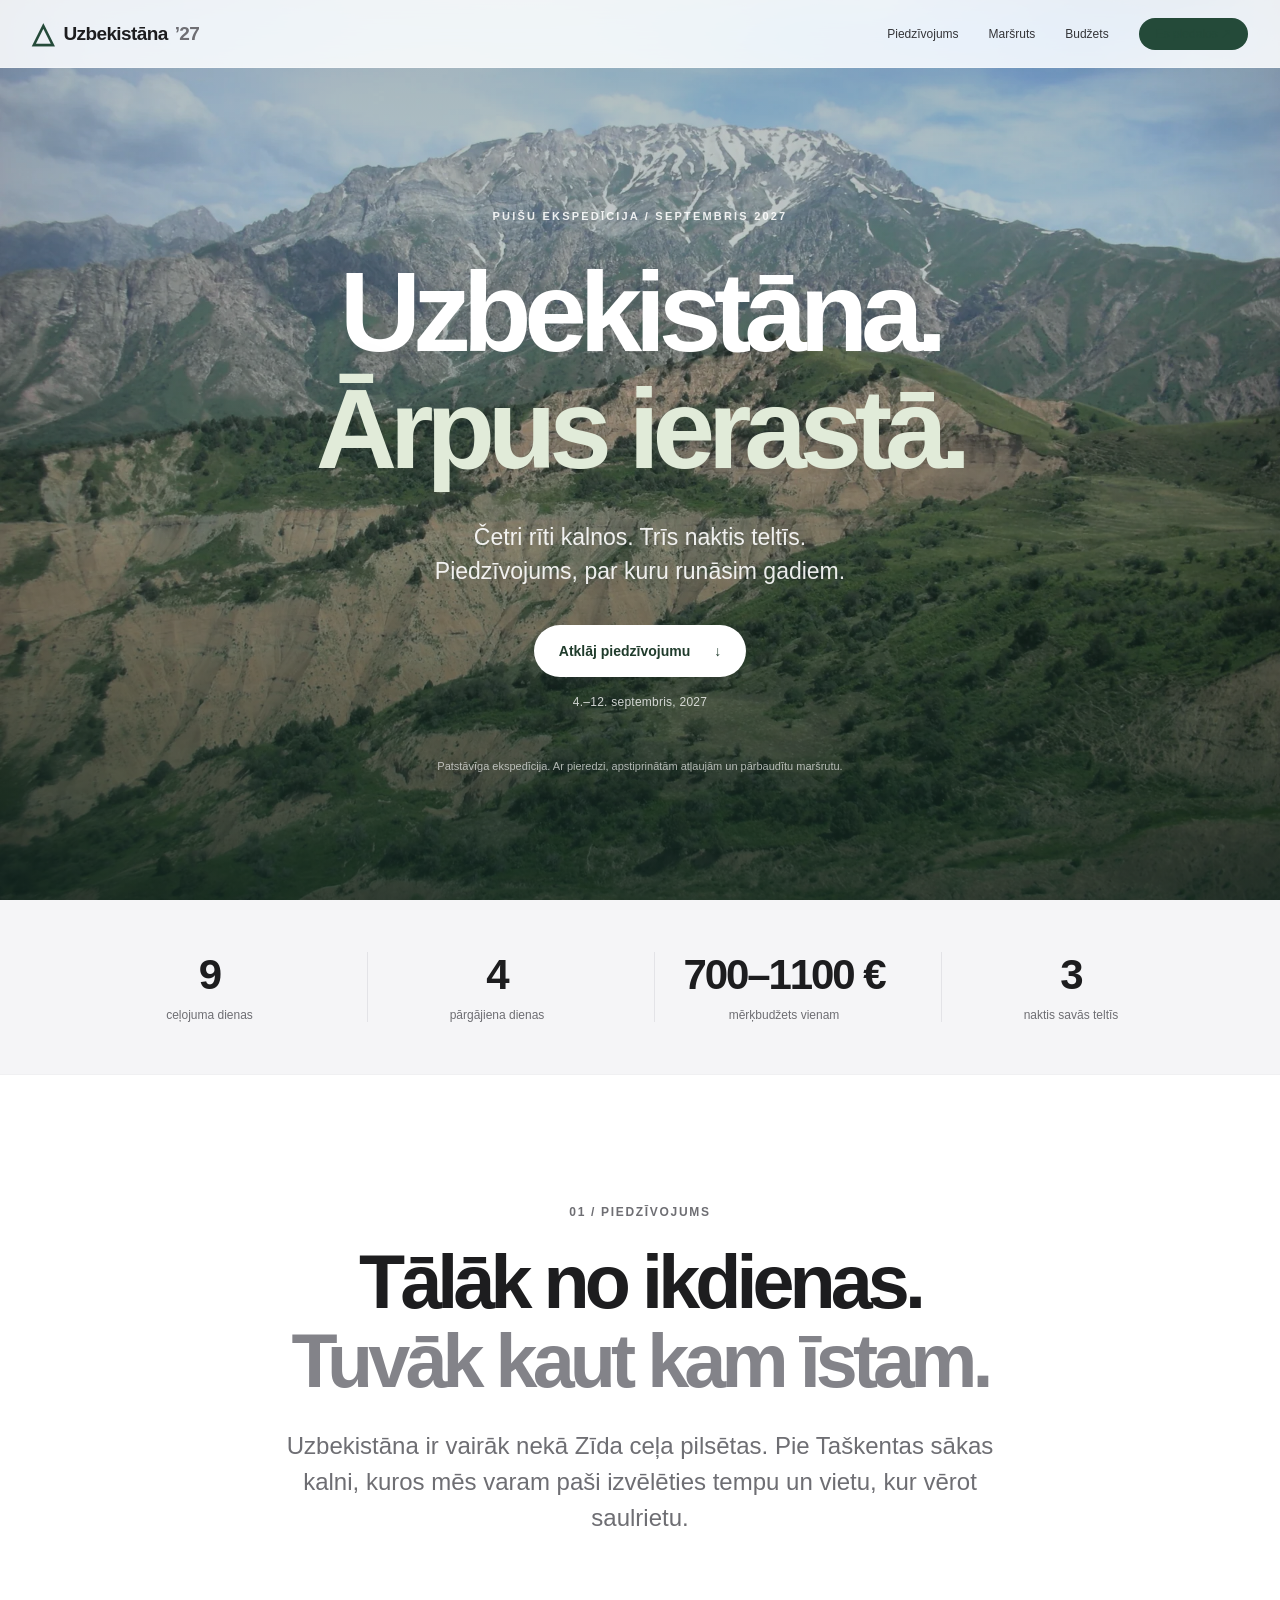
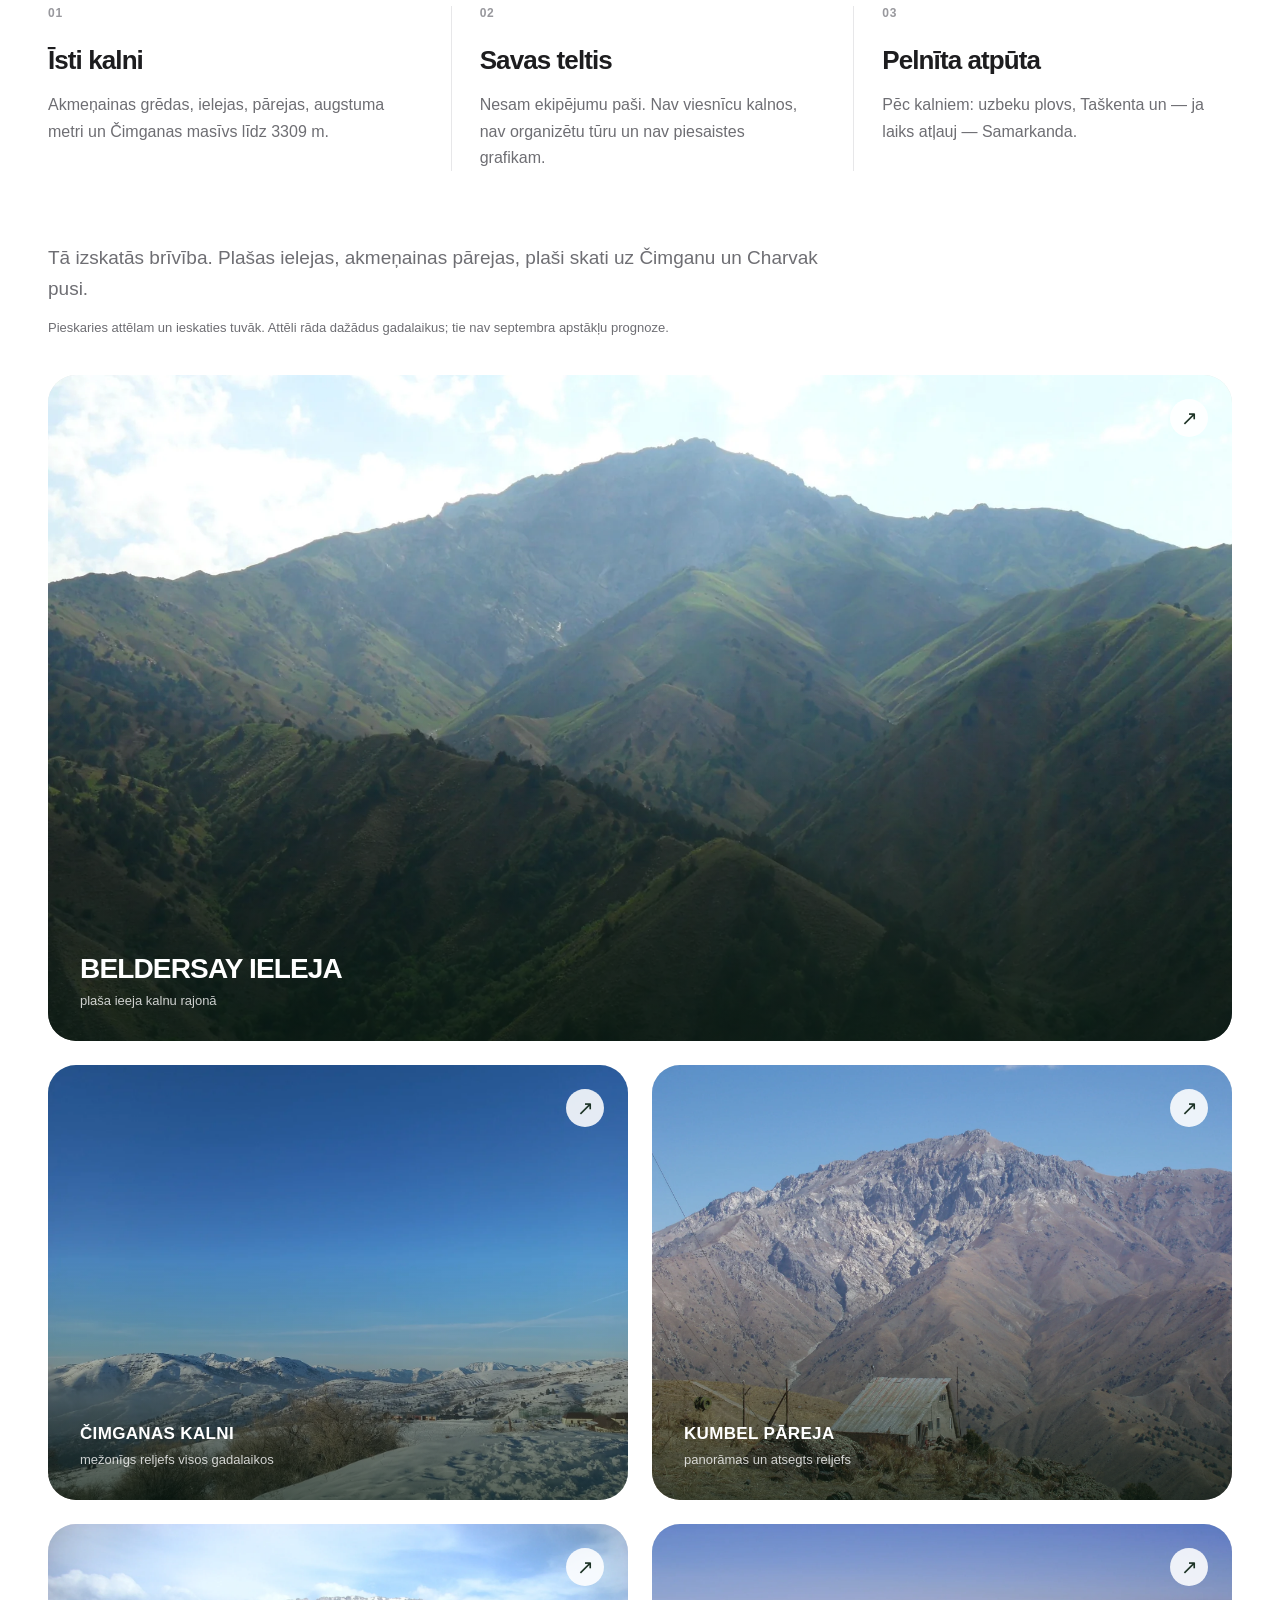
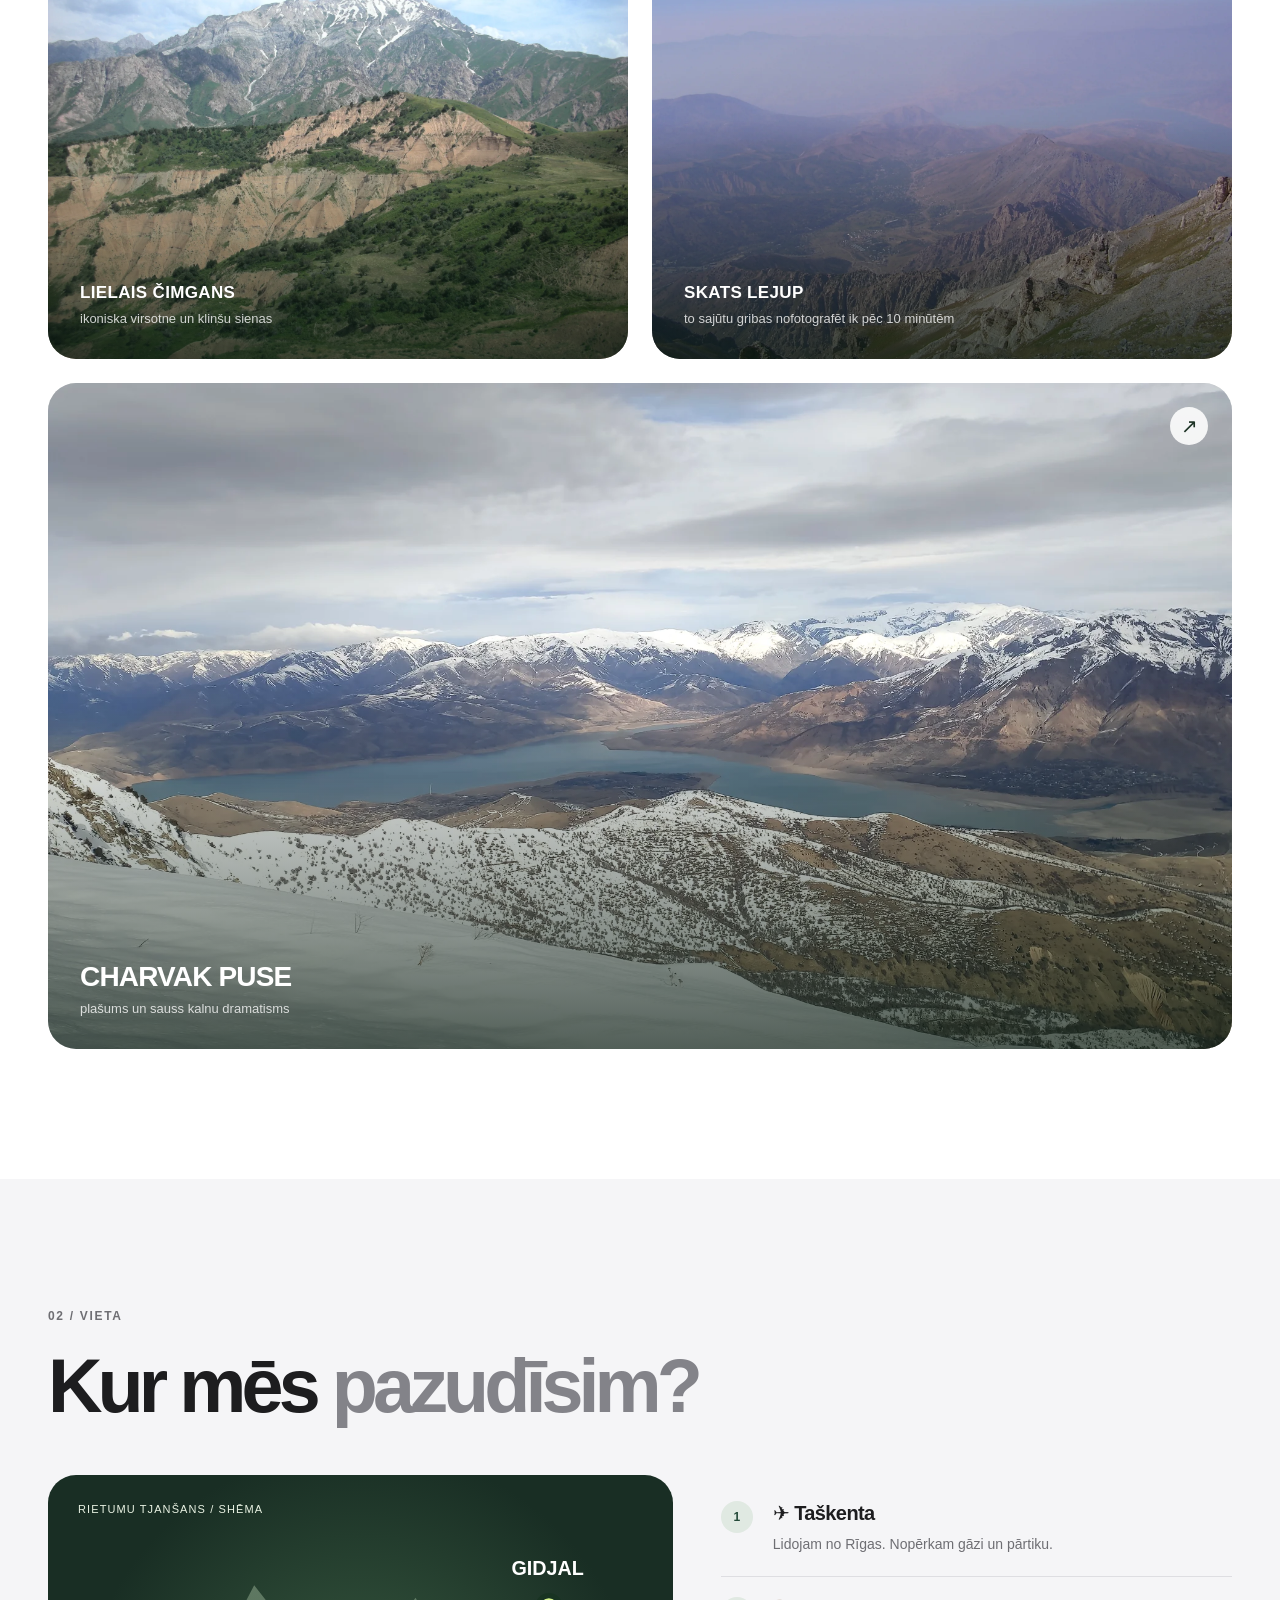
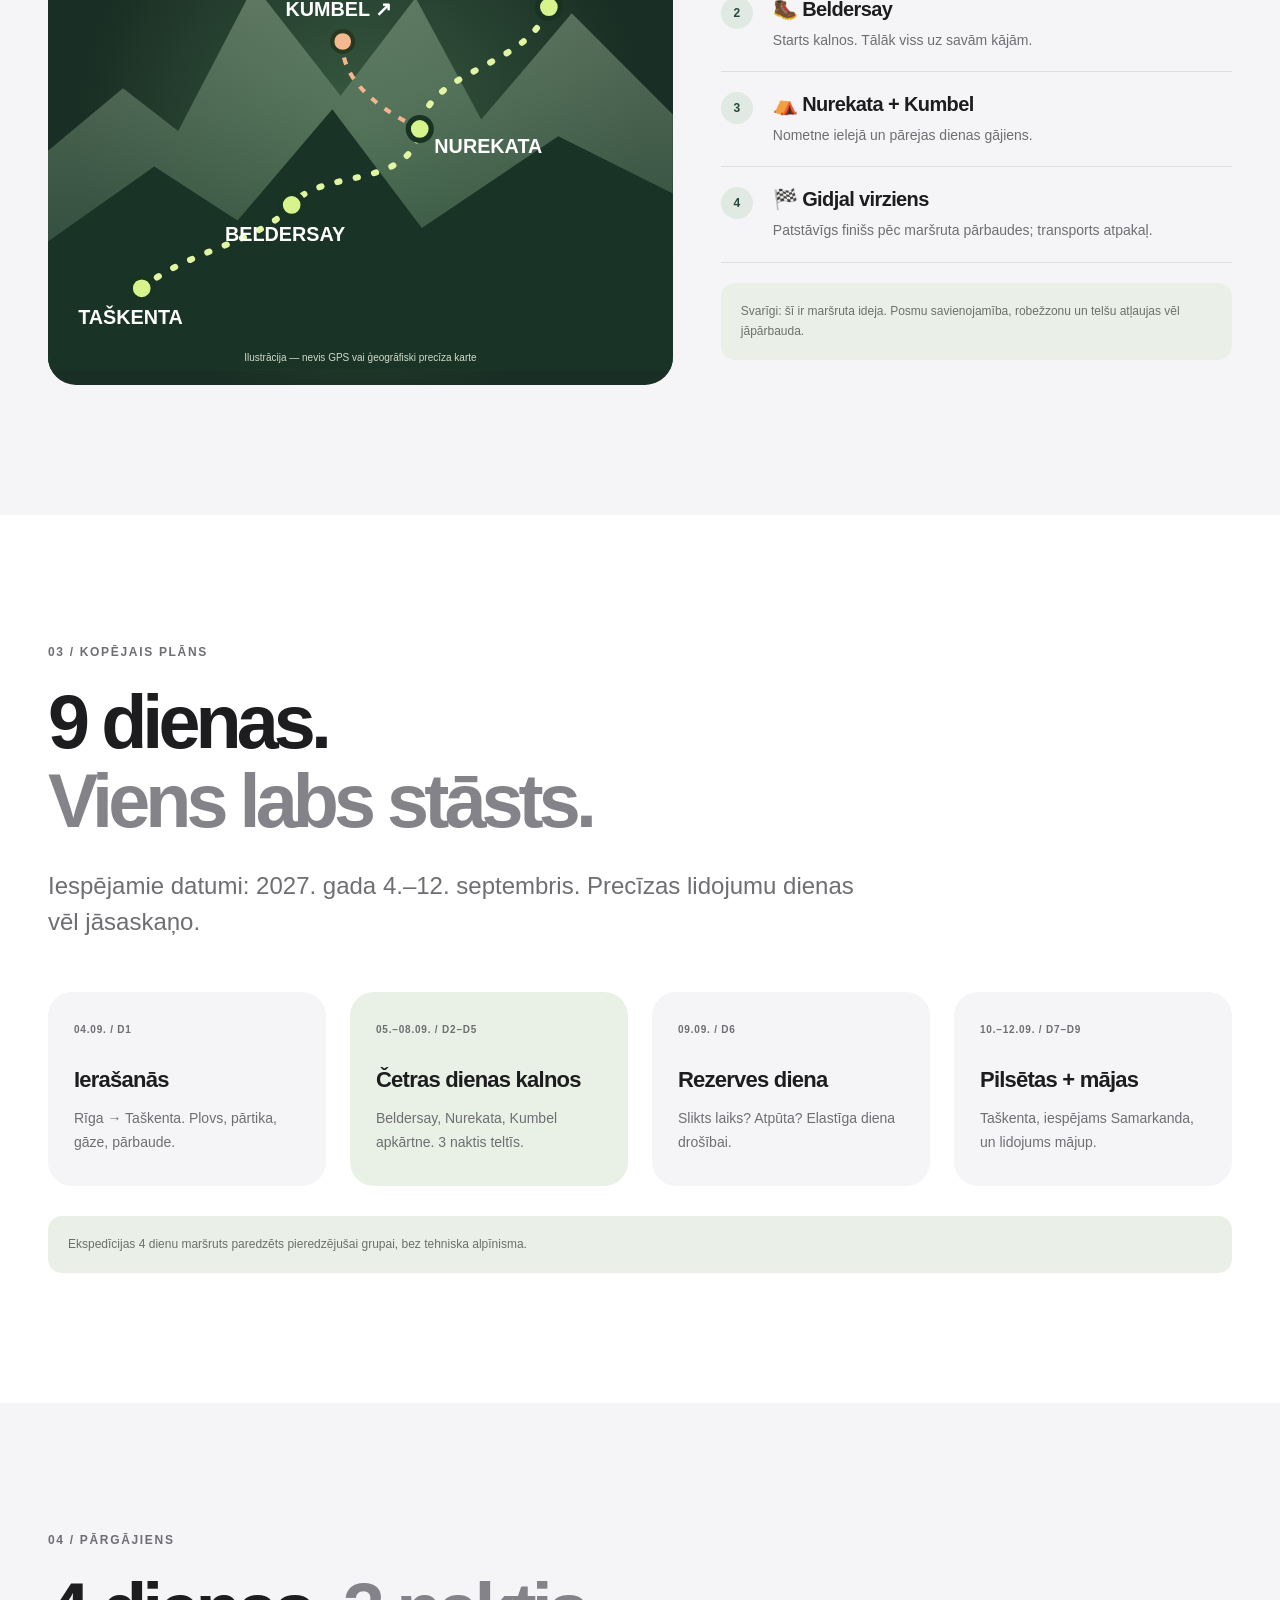
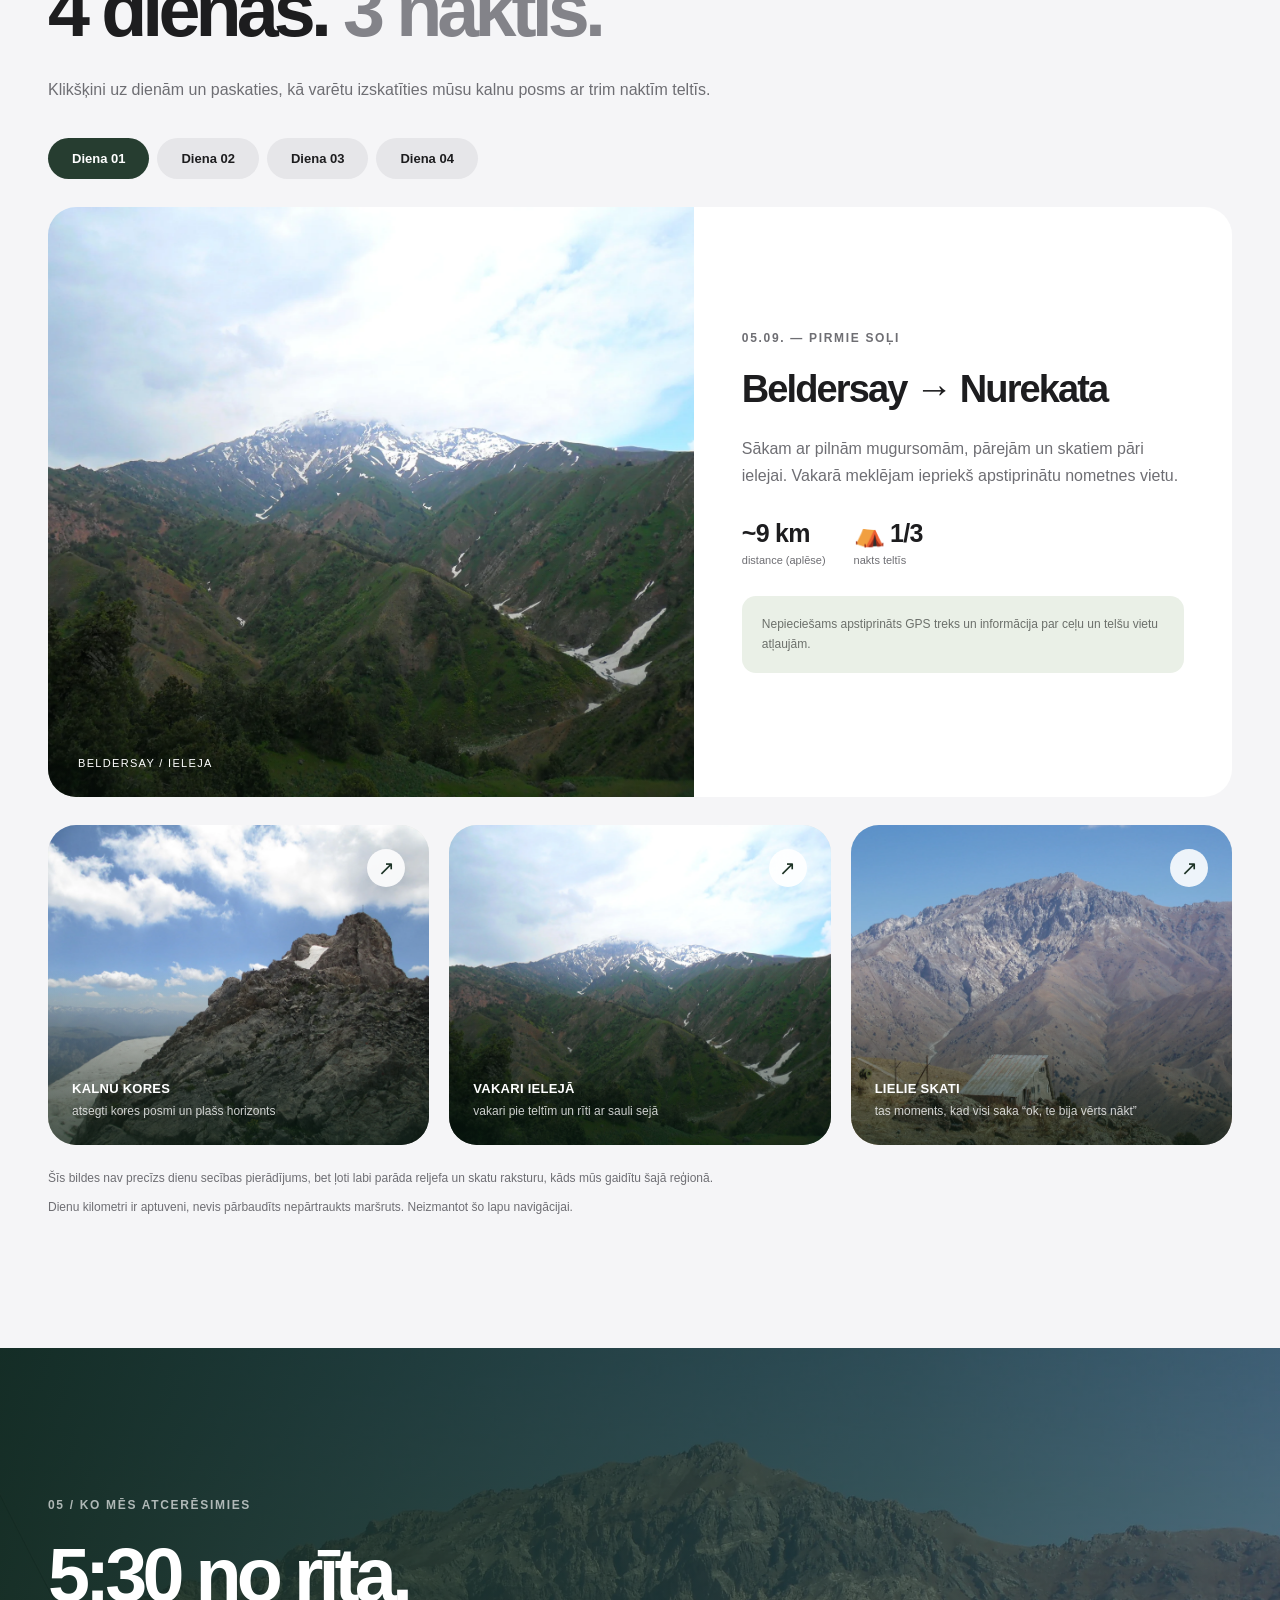
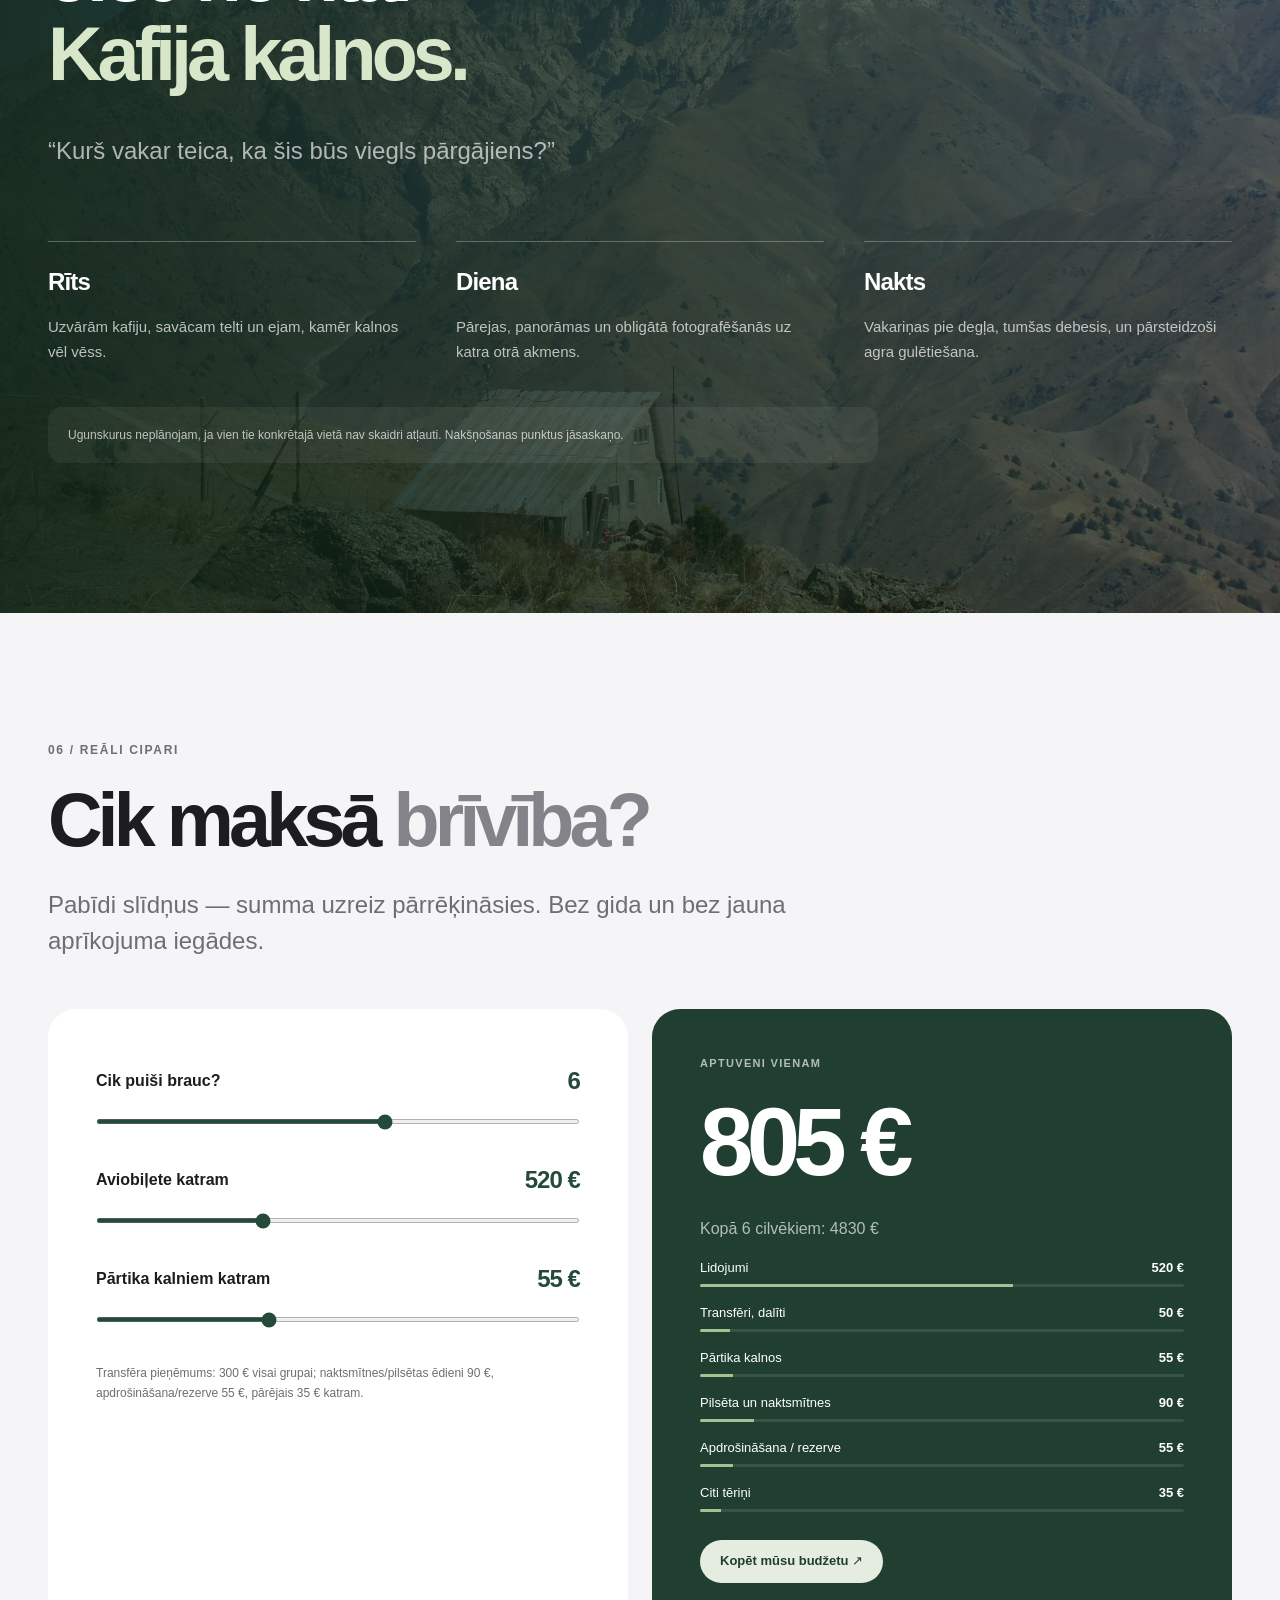
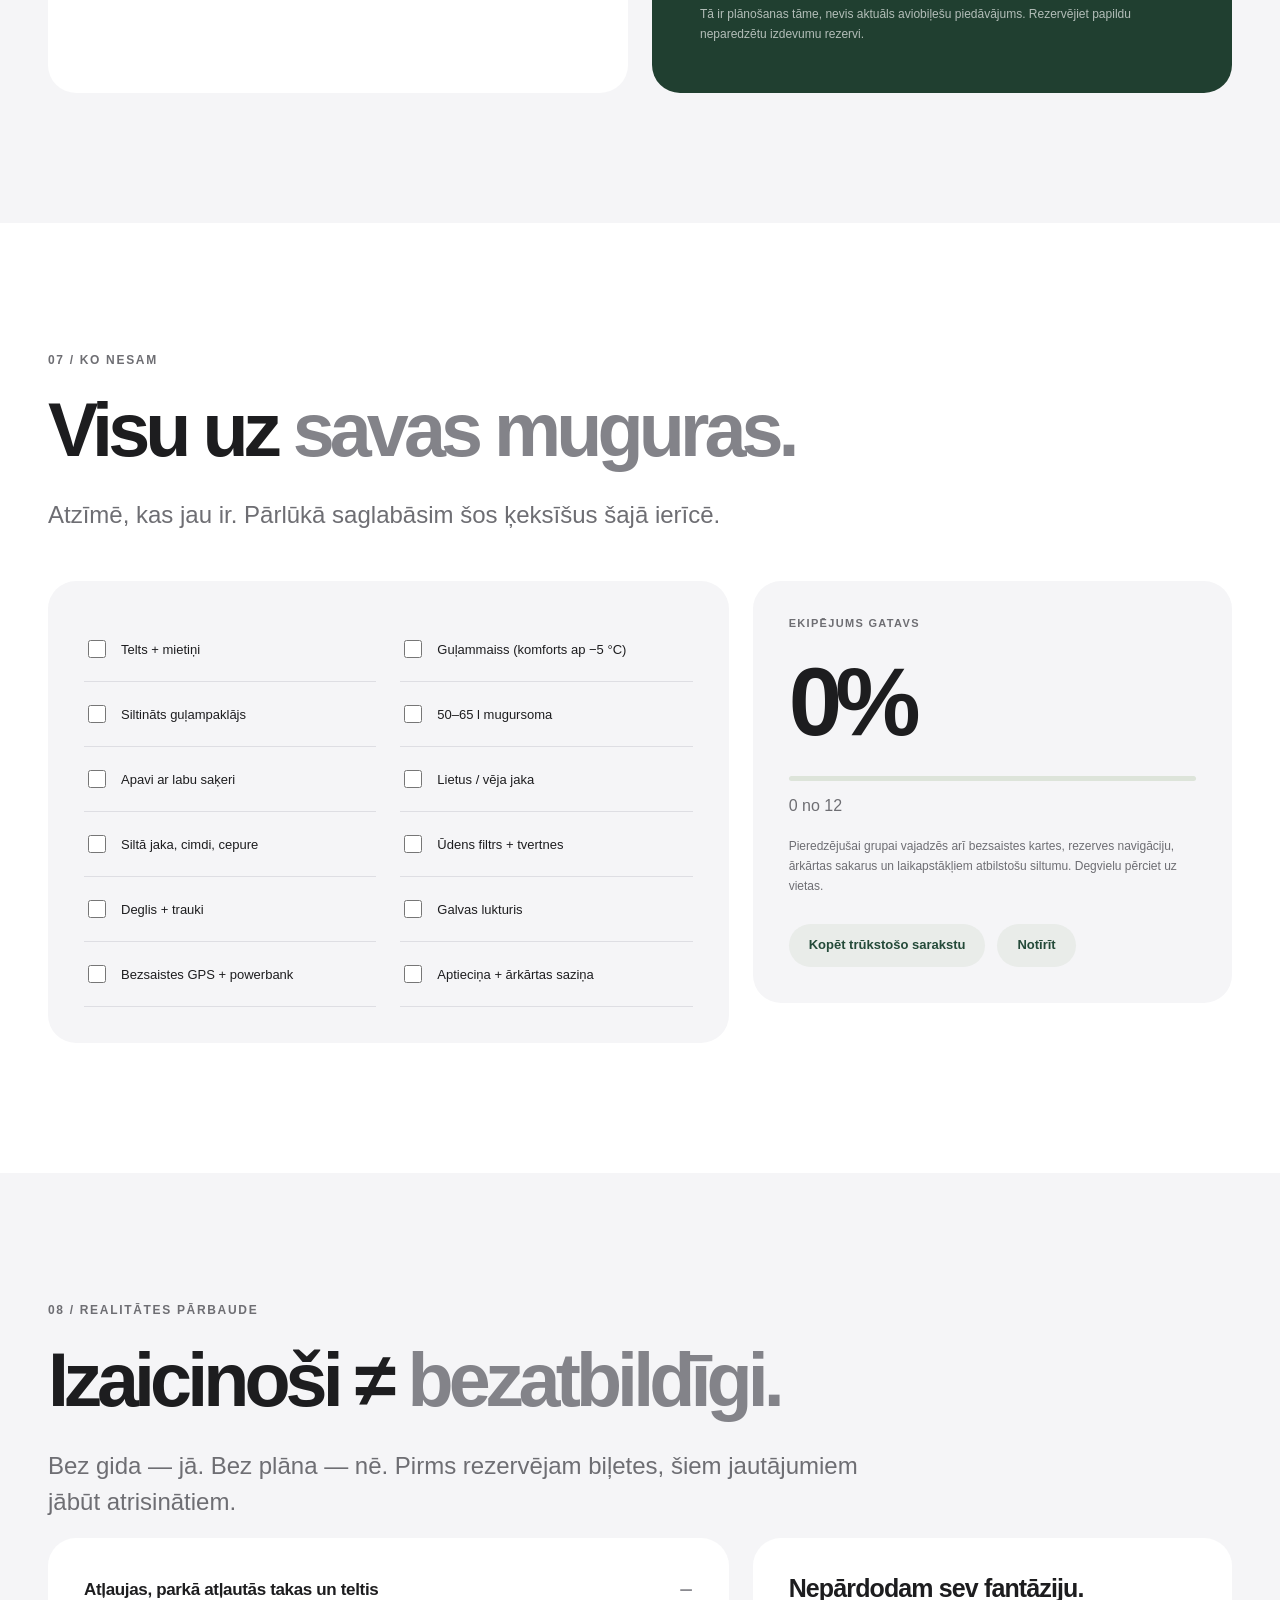
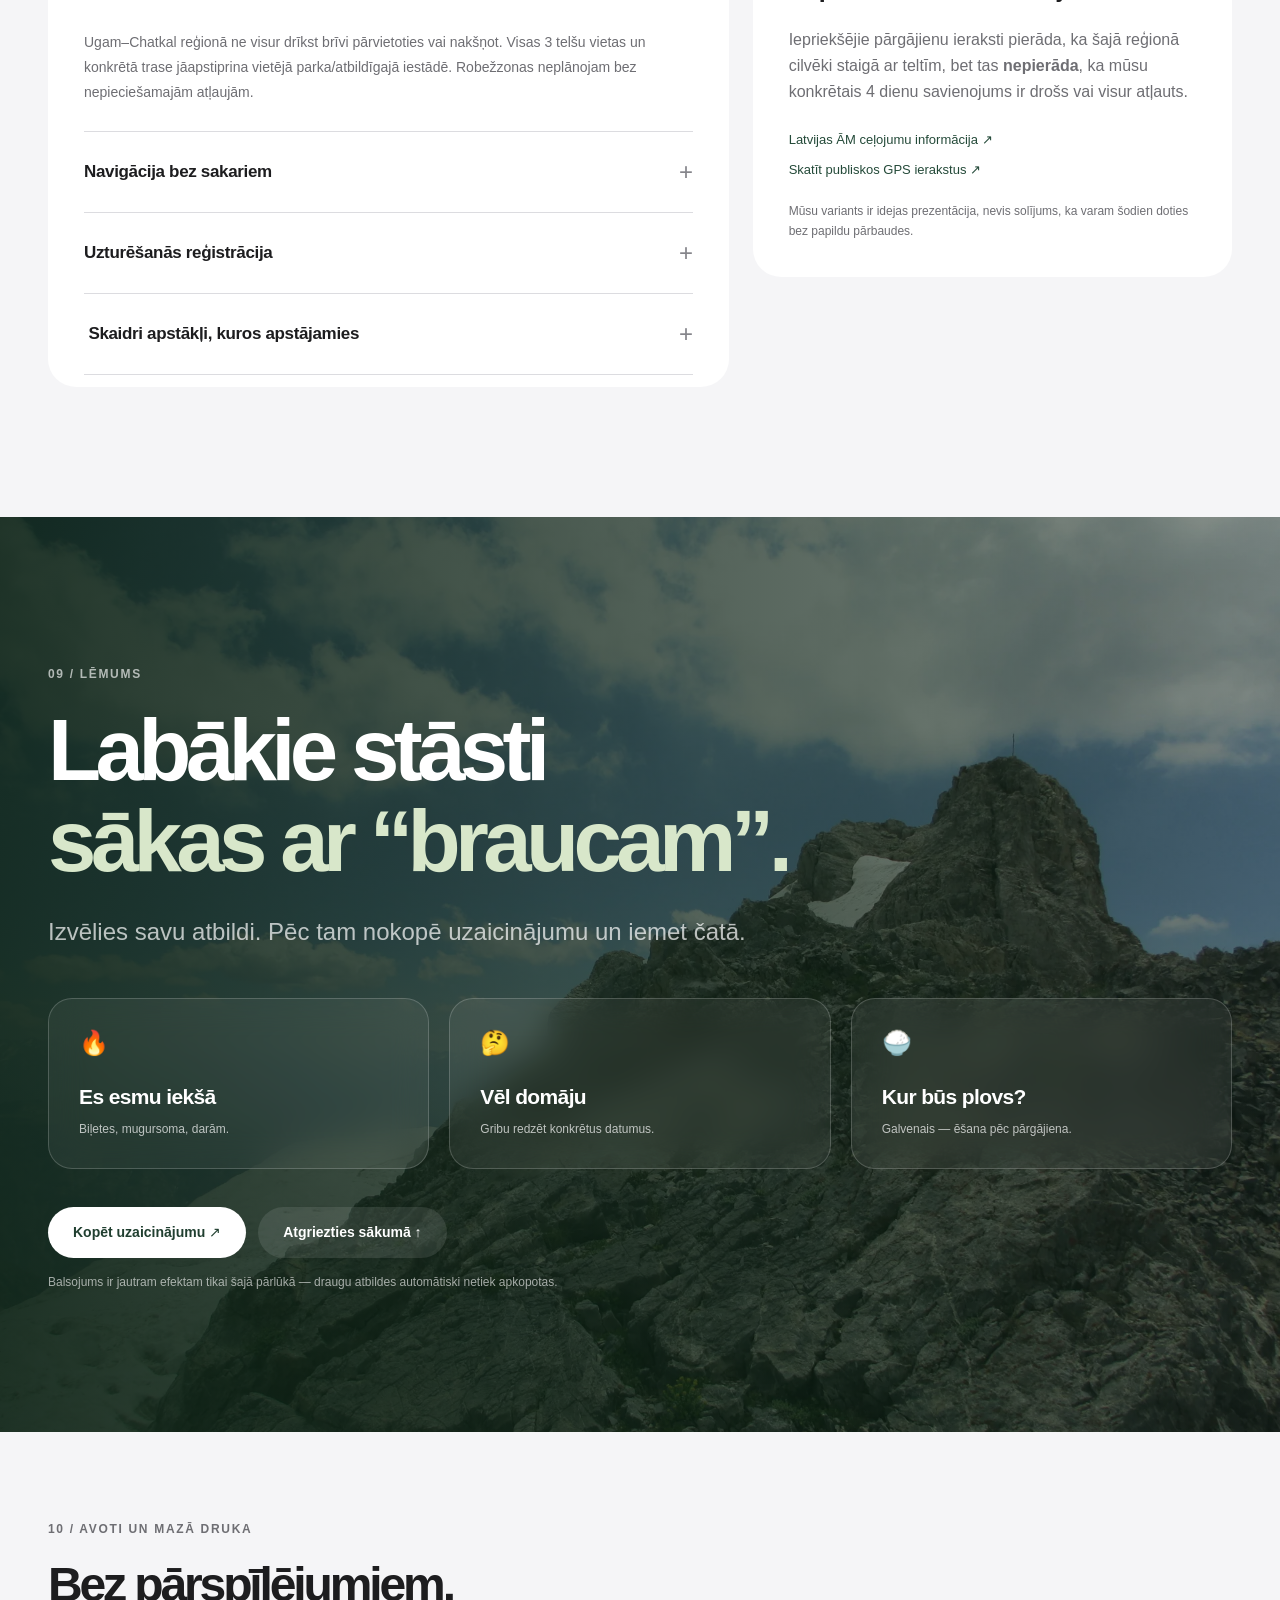
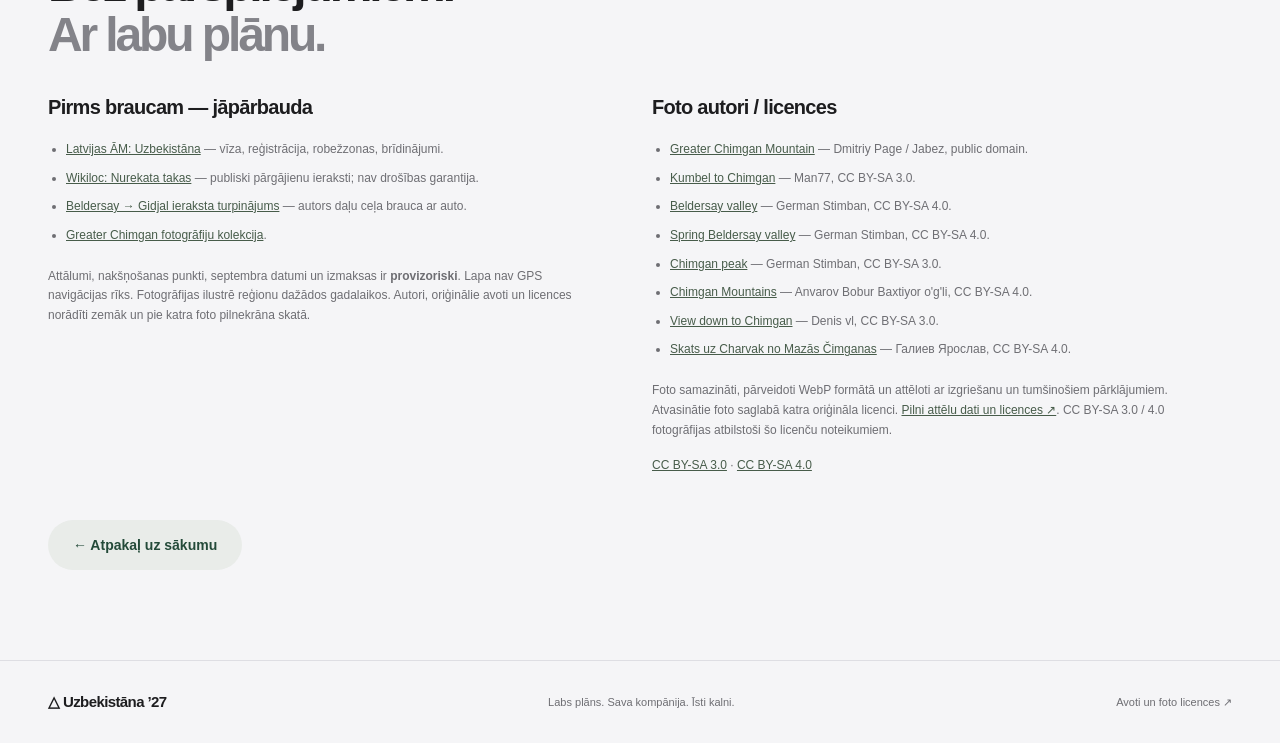
==== commit 22e9192e: "Redesign expedition as a continuous scrolling photographic website" ====
--- a/index.html
+++ b/index.html
@@ -2,11 +2,11 @@
 <html lang="lv">
 <head>
 <meta charset="UTF-8"><meta name="viewport" content="width=device-width,initial-scale=1,viewport-fit=cover">
-<meta name="theme-color" content="#101914"><meta name="description" content="Interaktīvs ceļojuma stāsts: patstāvīgs pārgājiens Rietumu Tjanšanā, Uzbekistānā, 2027. gada septembrī.">
+<meta name="theme-color" content="#f5f5f7"><meta name="description" content="Interaktīvs ceļojuma stāsts: patstāvīgs pārgājiens Rietumu Tjanšanā, Uzbekistānā, 2027. gada septembrī.">
 <title>UZBEKISTĀNA '27 — Puišu ekspedīcija</title>
 
 
-<link rel="stylesheet" href="assets/css/style.css?v=gallery-2">
+<link rel="stylesheet" href="assets/css/style.css?v=scroll-3">
 <link rel="icon" href="assets/favicon.svg" type="image/svg+xml">
 <meta property="og:type" content="website">
 <meta property="og:locale" content="lv_LV">
@@ -18,42 +18,41 @@
 <link rel="preload" as="image" href="assets/images/greater-chimgan-mountain.webp">
 </head>
 <body>
-<noscript><div class="noscript">Lai pārlūkotu interaktīvo ekspedīciju, ieslēdz JavaScript. Ceļojuma ideja: 4.–12. septembris 2027, 4 dienas Rietumu Tjanšanā, 3 naktis teltīs, aptuveni 700–1100 € personai.</div></noscript>
+<a class="skip-link" href="#main">Pāriet uz saturu</a>
 <div class="shell" id="shell">
-<div class="ambient"></div>
-<header class="topbar"><a href="#" class="brand" id="homeLink" aria-label="Atgriezties sākumā"><span class="brand-icon">▲</span> WILD / UZ '27</a><div class="top-right"><span id="chapterCounter" class="chapter-count">01 / 11</span><button class="top-button" id="fsButton" title="Pilnekrāna režīms">⛶ PILNEKRĀNS</button></div><div class="chapter-line" id="chapterLine" aria-hidden="true"></div></header>
-<div class="star-field"></div>
-<!-- scenographic vector background works even offline -->
-<div class="mountain-art" aria-hidden="true"><svg viewBox="0 0 1600 900" preserveAspectRatio="xMidYMid slice"><defs><linearGradient id="skyg" x2="0" y2="1"><stop stop-color="#274638"/><stop offset=".62" stop-color="#486851"/><stop offset="1" stop-color="#243e2f"/></linearGradient><linearGradient id="rockg" x2="0" y2="1"><stop stop-color="#849281"/><stop offset="1" stop-color="#213628"/></linearGradient></defs><rect width="1600" height="900" fill="url(#skyg)"/><circle cx="1230" cy="182" r="116" fill="#dfeab8" opacity=".18"/><path d="M0 670L170 490 270 540 545 265 725 470 875 326 1034 500 1225 235 1435 508 1600 389V900H0Z" fill="url(#rockg)"/><path d="M440 371L545 265 643 383 591 359 542 314 503 366ZM1148 321L1225 235 1333 361 1269 335 1223 278 1190 325Z" fill="#d0dbc6" opacity=".48"/><path d="M0 761 190 578 380 675 650 495 920 712 1170 510 1380 615 1600 498V900H0" fill="#263e2c"/><path d="M0 830 240 708 471 827 767 643 1055 780 1321 690 1600 730V900H0" fill="#14291f"/></svg></div>
+<header class="topbar"><a href="#sakums" class="brand" id="homeLink" aria-label="Uzbekistāna 2027 — sākums"><span class="brand-icon" aria-hidden="true">△</span> Uzbekistāna <span class="brand-year">’27</span></a><nav aria-label="Galvenā navigācija"><a href="#kapec">Piedzīvojums</a><a href="#marsruts">Maršruts</a><a href="#budzets">Budžets</a><a class="nav-cta" href="#braucam">Es piedalos <span aria-hidden="true">↗</span></a></nav><div class="chapter-line" id="chapterLine" aria-hidden="true"></div></header>
+<main id="main">
+<section id="sakums" class="scene hero" aria-labelledby="sakums-title" data-name="Sākums"><div class="photo" style="background-image:url('assets/images/greater-chimgan-mountain.webp')"></div><div class="darken"></div><div class="content vcenter"><div class="eyebrow">PUIŠU EKSPEDĪCIJA / SEPTEMBRIS 2027</div><h1 id="sakums-title">Uzbekistāna.<br><span class="ital">Ārpus ierastā.</span></h1><p class="subtitle">Četri rīti kalnos. Trīs naktis teltīs.<br>Piedzīvojums, par kuru runāsim gadiem.</p><div class="hero-actions"><a class="btn" href="#kapec">Atklāj piedzīvojumu <span aria-hidden="true">↓</span></a><span class="trip-date">4.–12. septembris, 2027</span></div><div class="source-small" style="margin-top:22px">Patstāvīga ekspedīcija. Ar pieredzi, apstiprinātām atļaujām un pārbaudītu maršrutu.</div></div></section>
+<div class="expedition-facts" aria-label="Ekspedīcija skaitļos"><div class="hero-notes"><div><span class="big-number">9</span><span class="stat-label">ceļojuma dienas</span></div><div><span class="big-number">4</span><span class="stat-label">pārgājiena dienas</span></div><div><span class="big-number">700–1100 €</span><span class="stat-label">mērķbudžets vienam</span></div><div><span class="big-number">3</span><span class="stat-label">naktis savās teltīs</span></div></div></div>
 
-<section class="scene hero active" data-name="Sākums" aria-hidden="false"><div class="photo" style="background-image:url('assets/images/greater-chimgan-mountain.webp')"></div><div class="darken"></div><div class="content vcenter"><div class="eyebrow">EKSPEDĪCIJAS IDEJA • SEPTEMBRIS 2027</div><h1>UZBEK<span class="ital">ISTĀNA.</span></h1><p class="subtitle">Četri rīti kalnos. Trīs naktis teltīs. Neviena gida. Un puišu kompānija, kas pēc tam par šo runās gadiem.</p><div class="pill-row"><span class="pill acid">🥾 PATSTĀVĪGI</span><span class="pill">⛺ 3 NAKTIS</span><span class="pill">🏔 RIETUMU TJANŠANS</span></div><div class="hero-notes"><div><span class="big-number">9</span><span class="stat-label">ceļojuma dienas</span></div><div><span class="big-number">4</span><span class="stat-label">pārgājiena dienas</span></div><div><span class="big-number">700–1100 €</span><span class="stat-label">mērķbudžets vienam</span></div><div class="stamp">NEVAJAG<br>GIDU*</div></div><div class="hero-strip" aria-label="Kalnu skatu priekšskats"><figure class="mini-shot"><img loading="eager" fetchpriority="high" alt="Beldersay ieleja pavasarī" src="assets/images/spring-beldersay-valley.webp" width="1920" height="1440" decoding="async"><b>BELDERSAY</b><span>plašas ielejas un pirmie kāpumi</span></figure><figure class="mini-shot"><img loading="lazy" alt="Skats no Kumbel uz Čimganu" src="assets/images/kumbel-to-chimgan.webp" width="1920" height="1440" decoding="async"><b>KUMBEL</b><span>panorāmas uz Čimganas masīvu</span></figure><figure class="mini-shot"><img loading="lazy" alt="Lielais Čimgans" src="assets/images/greater-chimgan-mountain.webp" width="1920" height="1440" decoding="async"><b>ČIMGANA</b><span>skarbs kalnu finišs</span></figure></div><div style="margin-top:32px"><button class="btn" data-next>Sākt ekspedīciju →</button></div><div class="source-small" style="margin-top:22px">*Patstāvīgi tikai ar piemērotu pieredzi, apstiprinātām atļaujām un drošu GPS maršrutu.</div></div></section>
 
-<section class="scene" data-name="Kāpēc tur"><div class="photo" style="background-image:url('assets/images/kumbel-to-chimgan.webp');opacity:.25"></div><div class="darken"></div><div class="content vcenter"><div class="eyebrow">01 / KĀPĒC MĒS TUR BRAUCAM?</div><h2>Ārpus ierastā.<br><span class="highlight">Piedzīvojums pa īstam.</span></h2><p class="subtitle">Uzbekistāna ir vairāk nekā Zīda ceļa pilsētas. Pie Taškentas sākas kalni, kuros mēs varam paši izvēlēties tempu un vietu, kur vērot saulrietu.</p><div class="grid" style="margin-top:24px"><div class="panel feature col-4"><div class="iconball">🏔</div><h3>Īsti kalni</h3><p>Akmeņainas grēdas, ielejas, pārejas, augstuma metri un Čimganas masīvs līdz 3309 m.</p><span class="ghost-num">01</span></div><div class="panel feature col-4"><div class="iconball">⛺</div><h3>Savas teltis</h3><p>Nesam ekipējumu paši. Nav viesnīcu kalnos, nav organizētu tūru un nav piesaistes grafikam.</p><span class="ghost-num">02</span></div><div class="panel feature col-4"><div class="iconball">🍚</div><h3>Pelnīta atpūta</h3><p>Pēc kalniem: uzbeku plovs, Taškenta un — ja laiks atļauj — Samarkanda.</p><span class="ghost-num">03</span></div></div><p class="gallery-intro">Lai draugiem uzreiz ir skaidrs, par ko ir runa — te ir daļa no skatiem, kas raksturo šo apvidu: platas ielejas, akmeņainas pārejas, plaši skati uz Čimganu un Charvak pusi. <span style="color:#d6f48b">Atver fotogrāfiju pilnekrānā un pārlūko skatus ar bultiņām. Attēli rāda dažādus gadalaikus; tie nav septembra apstākļu prognoze.</span></p><div class="visual-gallery" aria-label="Skatu galerija"><figure class="visual-card"><img loading="lazy" alt="Beldersay ieleja" src="assets/images/beldersay-valley.webp" width="1920" height="1440" decoding="async"><figcaption><b>BELDERSAY IELEJA</b><span>plaša ieeja kalnu rajonā</span></figcaption></figure><figure class="visual-card"><img loading="lazy" alt="Čimganas kalni ziemā" src="assets/images/chimgan-mountains.webp" width="1440" height="1440" decoding="async"><figcaption><b>ČIMGANAS KALNI</b><span>mežonīgs reljefs visos gadalaikos</span></figcaption></figure><figure class="visual-card"><img loading="lazy" alt="Skats no Kumbel uz Čimganu" src="assets/images/kumbel-to-chimgan.webp" width="1920" height="1440" decoding="async"><figcaption><b>KUMBEL PĀREJA</b><span>panorāmas un atsegts reljefs</span></figcaption></figure><figure class="visual-card"><img loading="lazy" alt="Lielā Čimgana kalns" src="assets/images/greater-chimgan-mountain.webp" width="1920" height="1440" decoding="async"><figcaption><b>LIELAIS ČIMGANS</b><span>ikoniska virsotne un klinšu sienas</span></figcaption></figure><figure class="visual-card"><img loading="lazy" alt="Skats lejup uz Čimganu" src="assets/images/view-down-to-chimgan.webp" width="1920" height="1440" decoding="async"><figcaption><b>SKATS LEJUP</b><span>to sajūtu gribas nofotografēt ik pēc 10 minūtēm</span></figcaption></figure><figure class="visual-card"><img loading="lazy" alt="Skats uz Charvak no Mazās Čimganas" src="assets/images/charvak-from-small-chimgan.webp" width="1920" height="1080" decoding="async"><figcaption><b>CHARVAK PUSE</b><span>plašums un sauss kalnu dramatisms</span></figcaption></figure></div></div></section>
+<section id="kapec" class="scene" aria-labelledby="kapec-title" data-name="Kāpēc tur"><div class="content vcenter"><div class="eyebrow">01 / PIEDZĪVOJUMS</div><h2 id="kapec-title">Tālāk no ikdienas.<br><span class="highlight">Tuvāk kaut kam īstam.</span></h2><p class="subtitle">Uzbekistāna ir vairāk nekā Zīda ceļa pilsētas. Pie Taškentas sākas kalni, kuros mēs varam paši izvēlēties tempu un vietu, kur vērot saulrietu.</p><div class="grid" style="margin-top:24px"><div class="panel feature col-4"><h3>Īsti kalni</h3><p>Akmeņainas grēdas, ielejas, pārejas, augstuma metri un Čimganas masīvs līdz 3309 m.</p><span class="ghost-num">01</span></div><div class="panel feature col-4"><h3>Savas teltis</h3><p>Nesam ekipējumu paši. Nav viesnīcu kalnos, nav organizētu tūru un nav piesaistes grafikam.</p><span class="ghost-num">02</span></div><div class="panel feature col-4"><h3>Pelnīta atpūta</h3><p>Pēc kalniem: uzbeku plovs, Taškenta un — ja laiks atļauj — Samarkanda.</p><span class="ghost-num">03</span></div></div><p class="gallery-intro">Tā izskatās brīvība. Plašas ielejas, akmeņainas pārejas, plaši skati uz Čimganu un Charvak pusi. <span style="color:#d6f48b">Pieskaries attēlam un ieskaties tuvāk. Attēli rāda dažādus gadalaikus; tie nav septembra apstākļu prognoze.</span></p><div class="visual-gallery" aria-label="Skatu galerija"><figure class="visual-card"><img loading="lazy" alt="Beldersay ieleja" src="assets/images/beldersay-valley.webp" width="1920" height="1440" decoding="async"><figcaption><b>BELDERSAY IELEJA</b><span>plaša ieeja kalnu rajonā</span></figcaption></figure><figure class="visual-card"><img loading="lazy" alt="Čimganas kalni ziemā" src="assets/images/chimgan-mountains.webp" width="1440" height="1440" decoding="async"><figcaption><b>ČIMGANAS KALNI</b><span>mežonīgs reljefs visos gadalaikos</span></figcaption></figure><figure class="visual-card"><img loading="lazy" alt="Skats no Kumbel uz Čimganu" src="assets/images/kumbel-to-chimgan.webp" width="1920" height="1440" decoding="async"><figcaption><b>KUMBEL PĀREJA</b><span>panorāmas un atsegts reljefs</span></figcaption></figure><figure class="visual-card"><img loading="lazy" alt="Lielā Čimgana kalns" src="assets/images/greater-chimgan-mountain.webp" width="1920" height="1440" decoding="async"><figcaption><b>LIELAIS ČIMGANS</b><span>ikoniska virsotne un klinšu sienas</span></figcaption></figure><figure class="visual-card"><img loading="lazy" alt="Skats lejup uz Čimganu" src="assets/images/view-down-to-chimgan.webp" width="1920" height="1440" decoding="async"><figcaption><b>SKATS LEJUP</b><span>to sajūtu gribas nofotografēt ik pēc 10 minūtēm</span></figcaption></figure><figure class="visual-card"><img loading="lazy" alt="Skats uz Charvak no Mazās Čimganas" src="assets/images/charvak-from-small-chimgan.webp" width="1920" height="1080" decoding="async"><figcaption><b>CHARVAK PUSE</b><span>plašums un sauss kalnu dramatisms</span></figcaption></figure></div></div></section>
 
-<section class="scene" data-name="Kur tas ir"><div class="content vcenter"><div class="eyebrow">02 / VIETA</div><h2>Kur mēs <span class="highlight">pazudīsim?</span></h2><div class="map-wrap"><div class="map-card"><div class="map-title">RIETUMU TJANŠANS / SHĒMA</div><svg viewBox="0 0 600 460" role="img" aria-label="Shematiska maršruta ilustrācija no Taškentas uz Beldersay, Nurekata, Kumbel un Gidjal"><defs><linearGradient id="ridgeGrad" x2="0" y2="1"><stop stop-color="#8ea78c"/><stop offset="1" stop-color="#294f38"/></linearGradient></defs><path d="M0 250 72 190 125 231 198 91 281 197 353 103 416 220 503 118 600 215V460H0Z" fill="url(#ridgeGrad)" opacity=".55"/><path d="M0 337 102 265 182 317 273 210 359 324 490 236 600 291V460H0" fill="#1a3327"/><path d="M90 382 C137 344 205 338 234 302 S348 288 357 229 S459 172 481 112" fill="none" stroke="#e1f5a3" stroke-width="6" stroke-linecap="round" stroke-dasharray="2 16"/><path d="M357 229Q280 191 283 145" fill="none" stroke="#f4b58c" stroke-width="4" stroke-dasharray="7 9"/><g fill="#d6f48b" stroke="#183322" stroke-width="5"><circle cx="90" cy="382" r="11"/><circle cx="234" cy="302" r="11"/><circle cx="357" cy="229" r="11"/><circle cx="481" cy="112" r="11"/></g><circle cx="283" cy="145" r="10" fill="#f5b98f" stroke="#263821" stroke-width="4"/><g font-family="Arial,sans-serif" fill="#fff" font-weight="bold" font-size="19"><text x="29" y="416">TAŠKENTA</text><text x="170" y="337">BELDERSAY</text><text x="371" y="252">NUREKATA</text><text x="445" y="81">GIDJAL</text><text x="228" y="121">KUMBEL ↗</text></g></svg><div class="map-note">Ilustrācija — nevis GPS vai ģeogrāfiski precīza karte</div></div><div class="route-list"><div class="route-step"><div class="circle-num">1</div><div><b>✈ Taškenta</b><span>Lidojam no Rīgas. Nopērkam gāzi un pārtiku.</span></div></div><div class="route-step"><div class="circle-num">2</div><div><b>🥾 Beldersay</b><span>Starts kalnos. Tālāk viss uz savām kājām.</span></div></div><div class="route-step"><div class="circle-num">3</div><div><b>⛺ Nurekata + Kumbel</b><span>Nometne ielejā un pārejas dienas gājiens.</span></div></div><div class="route-step"><div class="circle-num">4</div><div><b>🏁 Gidjal virziens</b><span>Patstāvīgs finišs pēc maršruta pārbaudes; transports atpakaļ.</span></div></div><div class="site-notice">Svarīgi: šī ir maršruta ideja. Posmu savienojamība, robežzonu un telšu atļaujas vēl jāpārbauda.</div></div></div></div></section>
+<section id="marsruts" class="scene" aria-labelledby="marsruts-title" data-name="Kur tas ir"><div class="content vcenter"><div class="eyebrow">02 / VIETA</div><h2 id="marsruts-title">Kur mēs <span class="highlight">pazudīsim?</span></h2><div class="map-wrap"><div class="map-card"><div class="map-title">RIETUMU TJANŠANS / SHĒMA</div><svg viewBox="0 0 600 460" role="img" aria-label="Shematiska maršruta ilustrācija no Taškentas uz Beldersay, Nurekata, Kumbel un Gidjal"><defs><linearGradient id="ridgeGrad" x2="0" y2="1"><stop stop-color="#8ea78c"/><stop offset="1" stop-color="#294f38"/></linearGradient></defs><path d="M0 250 72 190 125 231 198 91 281 197 353 103 416 220 503 118 600 215V460H0Z" fill="url(#ridgeGrad)" opacity=".55"/><path d="M0 337 102 265 182 317 273 210 359 324 490 236 600 291V460H0" fill="#1a3327"/><path d="M90 382 C137 344 205 338 234 302 S348 288 357 229 S459 172 481 112" fill="none" stroke="#e1f5a3" stroke-width="6" stroke-linecap="round" stroke-dasharray="2 16"/><path d="M357 229Q280 191 283 145" fill="none" stroke="#f4b58c" stroke-width="4" stroke-dasharray="7 9"/><g fill="#d6f48b" stroke="#183322" stroke-width="5"><circle cx="90" cy="382" r="11"/><circle cx="234" cy="302" r="11"/><circle cx="357" cy="229" r="11"/><circle cx="481" cy="112" r="11"/></g><circle cx="283" cy="145" r="10" fill="#f5b98f" stroke="#263821" stroke-width="4"/><g font-family="Arial,sans-serif" fill="#fff" font-weight="bold" font-size="19"><text x="29" y="416">TAŠKENTA</text><text x="170" y="337">BELDERSAY</text><text x="371" y="252">NUREKATA</text><text x="445" y="81">GIDJAL</text><text x="228" y="121">KUMBEL ↗</text></g></svg><div class="map-note">Ilustrācija — nevis GPS vai ģeogrāfiski precīza karte</div></div><div class="route-list"><div class="route-step"><div class="circle-num">1</div><div><b>✈ Taškenta</b><span>Lidojam no Rīgas. Nopērkam gāzi un pārtiku.</span></div></div><div class="route-step"><div class="circle-num">2</div><div><b>🥾 Beldersay</b><span>Starts kalnos. Tālāk viss uz savām kājām.</span></div></div><div class="route-step"><div class="circle-num">3</div><div><b>⛺ Nurekata + Kumbel</b><span>Nometne ielejā un pārejas dienas gājiens.</span></div></div><div class="route-step"><div class="circle-num">4</div><div><b>🏁 Gidjal virziens</b><span>Patstāvīgs finišs pēc maršruta pārbaudes; transports atpakaļ.</span></div></div><div class="site-notice">Svarīgi: šī ir maršruta ideja. Posmu savienojamība, robežzonu un telšu atļaujas vēl jāpārbauda.</div></div></div></div></section>
 
-<section class="scene" data-name="9 dienas"><div class="photo" style="background-image:url('assets/images/beldersay-valley.webp');opacity:.19"></div><div class="darken"></div><div class="content vcenter"><div class="eyebrow">03 / KOPĒJAIS PLĀNS</div><h2>9 dienas.<br><span class="highlight">Viens labs stāsts.</span></h2><p class="subtitle">Iespējamie datumi: 2027. gada 4.–12. septembris. Precīzas lidojumu dienas vēl jāsaskaņo.</p><div class="timeline"><div class="tday"><div class="dayid">04.09. / D1</div><h3>✈ Ierašanās</h3><p>Rīga → Taškenta. Plovs, pārtika, gāze, pārbaude.</p></div><div class="tday focus"><div class="dayid">05.–08.09. / D2–D5</div><h3>⛺ Četras dienas kalnos</h3><p>Beldersay, Nurekata, Kumbel apkārtne. 3 naktis teltīs.</p></div><div class="tday"><div class="dayid">09.09. / D6</div><h3>🧭 Rezerves diena</h3><p>Slikts laiks? Atpūta? Elastīga diena drošībai.</p></div><div class="tday"><div class="dayid">10.–12.09. / D7–D9</div><h3>🍚 Pilsētas + mājas</h3><p>Taškenta, iespējams Samarkanda, un lidojums mājup.</p></div></div><div class="site-notice" style="margin-top:22px">Ekspedīcijas 4 dienu maršruts paredzēts pieredzējušai grupai, bez tehniska alpīnisma.</div></div></section>
+<section id="devinas-dienas" class="scene" aria-labelledby="devinas-dienas-title" data-name="9 dienas"><div class="content vcenter"><div class="eyebrow">03 / KOPĒJAIS PLĀNS</div><h2 id="devinas-dienas-title">9 dienas.<br><span class="highlight">Viens labs stāsts.</span></h2><p class="subtitle">Iespējamie datumi: 2027. gada 4.–12. septembris. Precīzas lidojumu dienas vēl jāsaskaņo.</p><div class="timeline"><div class="tday"><div class="dayid">04.09. / D1</div><h3>Ierašanās</h3><p>Rīga → Taškenta. Plovs, pārtika, gāze, pārbaude.</p></div><div class="tday focus"><div class="dayid">05.–08.09. / D2–D5</div><h3>Četras dienas kalnos</h3><p>Beldersay, Nurekata, Kumbel apkārtne. 3 naktis teltīs.</p></div><div class="tday"><div class="dayid">09.09. / D6</div><h3>Rezerves diena</h3><p>Slikts laiks? Atpūta? Elastīga diena drošībai.</p></div><div class="tday"><div class="dayid">10.–12.09. / D7–D9</div><h3>Pilsētas + mājas</h3><p>Taškenta, iespējams Samarkanda, un lidojums mājup.</p></div></div><div class="site-notice" style="margin-top:22px">Ekspedīcijas 4 dienu maršruts paredzēts pieredzējušai grupai, bez tehniska alpīnisma.</div></div></section>
 
-<section class="scene" data-name="Kalnu dienas"><div class="content vcenter"><div class="eyebrow">04 / PĀRGĀJIENS</div><h2>4 dienas. <span class="highlight">3 naktis.</span></h2><p class="muted">Klikšķini uz dienām un paskaties, kā varētu izskatīties mūsu kalnu posms ar trim naktīm teltīs.</p><div class="phase-tab-row" role="tablist" aria-label="Pārgājiena diena"><button type="button" class="phase-tab selected" data-trail="0" role="tab" aria-selected="true">Diena 01</button><button type="button" class="phase-tab" data-trail="1" role="tab" aria-selected="false">Diena 02</button><button type="button" class="phase-tab" data-trail="2" role="tab" aria-selected="false">Diena 03</button><button type="button" class="phase-tab" data-trail="3" role="tab" aria-selected="false">Diena 04</button></div><div class="trail-layout"><div class="trail-photo" id="trailPhoto" style="background-image:url('assets/images/spring-beldersay-valley.webp')"><div class="trail-photo-label" id="trailPhotoLabel">BELDERSAY / IELEJA</div></div><div class="panel trail-info"><div class="tag" id="trailTag">05.09. — PIRMIE SOĻI</div><h3 id="trailName">Beldersay → Nurekata</h3><p id="trailText">Sākam ar pilnām mugursomām, pārejām un skatiem pāri ielejai. Vakarā meklējam iepriekš apstiprinātu nometnes vietu.</p><div class="metrics"><div class="metric"><strong id="trailKm">~9 km</strong><em>distance (aplēse)</em></div><div class="metric"><strong id="trailNight">⛺ 1/3</strong><em>nakts teltīs</em></div></div><div class="note-box" id="trailRisk">Nepieciešams apstiprināts GPS treks un informācija par ceļu un telšu vietu atļaujām.</div></div></div><div class="mini-gallery" aria-label="Papildu skati no maršruta reģiona"><figure class="mini-shot"><img loading="lazy" alt="Čimganas virsotnes skats" src="assets/images/chimgan-peak.webp" width="1920" height="1440" decoding="async"><b>KALNU KORES</b><span>atsegti kores posmi un plašs horizonts</span></figure><figure class="mini-shot"><img loading="lazy" alt="Pavasara Beldersay ieleja" src="assets/images/spring-beldersay-valley.webp" width="1920" height="1440" decoding="async"><b>VAKARI IELEJĀ</b><span>vakari pie teltīm un rīti ar sauli sejā</span></figure><figure class="mini-shot"><img loading="lazy" alt="Skats no Kumbel uz Čimganu" src="assets/images/kumbel-to-chimgan.webp" width="1920" height="1440" decoding="async"><b>LIELIE SKATI</b><span>tas moments, kad visi saka “ok, te bija vērts nākt”</span></figure></div><div class="trail-extra-note">Šīs bildes nav precīzs dienu secības pierādījums, bet ļoti labi parāda reljefa un skatu raksturu, kāds mūs gaidītu šajā reģionā.</div><div class="source-small" style="margin-top:10px">Dienu kilometri ir aptuveni, nevis pārbaudīts nepārtraukts maršruts. Neizmantot šo lapu navigācijai.</div></div></section>
+<section id="pargajiens" class="scene" aria-labelledby="pargajiens-title" data-name="Kalnu dienas"><div class="content vcenter"><div class="eyebrow">04 / PĀRGĀJIENS</div><h2 id="pargajiens-title">4 dienas. <span class="highlight">3 naktis.</span></h2><p class="muted">Klikšķini uz dienām un paskaties, kā varētu izskatīties mūsu kalnu posms ar trim naktīm teltīs.</p><div class="phase-tab-row" role="tablist" aria-label="Pārgājiena diena"><button type="button" class="phase-tab selected" data-trail="0" role="tab" aria-selected="true">Diena 01</button><button type="button" class="phase-tab" data-trail="1" role="tab" aria-selected="false">Diena 02</button><button type="button" class="phase-tab" data-trail="2" role="tab" aria-selected="false">Diena 03</button><button type="button" class="phase-tab" data-trail="3" role="tab" aria-selected="false">Diena 04</button></div><div class="trail-layout"><div class="trail-photo" id="trailPhoto" style="background-image:url('assets/images/spring-beldersay-valley.webp')"><div class="trail-photo-label" id="trailPhotoLabel">BELDERSAY / IELEJA</div></div><div class="panel trail-info"><div class="tag" id="trailTag">05.09. — PIRMIE SOĻI</div><h3 id="trailName">Beldersay → Nurekata</h3><p id="trailText">Sākam ar pilnām mugursomām, pārejām un skatiem pāri ielejai. Vakarā meklējam iepriekš apstiprinātu nometnes vietu.</p><div class="metrics"><div class="metric"><strong id="trailKm">~9 km</strong><em>distance (aplēse)</em></div><div class="metric"><strong id="trailNight">⛺ 1/3</strong><em>nakts teltīs</em></div></div><div class="note-box" id="trailRisk">Nepieciešams apstiprināts GPS treks un informācija par ceļu un telšu vietu atļaujām.</div></div></div><div class="mini-gallery" aria-label="Papildu skati no maršruta reģiona"><figure class="mini-shot"><img loading="lazy" alt="Čimganas virsotnes skats" src="assets/images/chimgan-peak.webp" width="1920" height="1440" decoding="async"><figcaption><b>KALNU KORES</b><span>atsegti kores posmi un plašs horizonts</span></figcaption></figure><figure class="mini-shot"><img loading="lazy" alt="Pavasara Beldersay ieleja" src="assets/images/spring-beldersay-valley.webp" width="1920" height="1440" decoding="async"><figcaption><b>VAKARI IELEJĀ</b><span>vakari pie teltīm un rīti ar sauli sejā</span></figcaption></figure><figure class="mini-shot"><img loading="lazy" alt="Skats no Kumbel uz Čimganu" src="assets/images/kumbel-to-chimgan.webp" width="1920" height="1440" decoding="async"><figcaption><b>LIELIE SKATI</b><span>tas moments, kad visi saka “ok, te bija vērts nākt”</span></figcaption></figure></div><div class="trail-extra-note">Šīs bildes nav precīzs dienu secības pierādījums, bet ļoti labi parāda reljefa un skatu raksturu, kāds mūs gaidītu šajā reģionā.</div><div class="source-small" style="margin-top:10px">Dienu kilometri ir aptuveni, nevis pārbaudīts nepārtraukts maršruts. Neizmantot šo lapu navigācijai.</div></div></section>
 
-<section class="scene" data-name="Dzīve teltīs"><div class="photo" style="background-image:url('assets/images/kumbel-to-chimgan.webp');opacity:.35"></div><div class="darken"></div><div class="content vcenter"><div class="eyebrow">05 / KO MĒS ATCERĒSIMIES</div><h2>5:30 no rīta.<br><span class="highlight">Kafija kalnos.</span></h2><p class="quote">“Kurš vakar teica, ka šis būs viegls pārgājiens?”</p><div class="camp-tiles"><div class="panel"><div class="iconball">🌄</div><h3>Rīts</h3><p>Uzvārām kafiju, savācam telti un ejam, kamēr kalnos vēl vēss.</p></div><div class="panel"><div class="iconball">🥾</div><h3>Diena</h3><p>Pārejas, panorāmas un obligātā fotografēšanās uz katra otrā akmens.</p></div><div class="panel"><div class="iconball">✨</div><h3>Nakts</h3><p>Vakariņas pie degļa, tumšas debesis, un pārsteidzoši agra gulētiešana.</p></div></div><div class="site-notice">Ugunskurus neplānojam, ja vien tie konkrētajā vietā nav skaidri atļauti. Nakšņošanas punktus jāsaskaņo.</div></div></section>
+<section id="nometne" class="scene" aria-labelledby="nometne-title" data-name="Dzīve teltīs"><div class="photo" style="background-image:url('assets/images/kumbel-to-chimgan.webp');opacity:.35"></div><div class="darken"></div><div class="content vcenter"><div class="eyebrow">05 / KO MĒS ATCERĒSIMIES</div><h2 id="nometne-title">5:30 no rīta.<br><span class="highlight">Kafija kalnos.</span></h2><p class="quote">“Kurš vakar teica, ka šis būs viegls pārgājiens?”</p><div class="camp-tiles"><div class="panel"><h3>Rīts</h3><p>Uzvārām kafiju, savācam telti un ejam, kamēr kalnos vēl vēss.</p></div><div class="panel"><h3>Diena</h3><p>Pārejas, panorāmas un obligātā fotografēšanās uz katra otrā akmens.</p></div><div class="panel"><h3>Nakts</h3><p>Vakariņas pie degļa, tumšas debesis, un pārsteidzoši agra gulētiešana.</p></div></div><div class="site-notice">Ugunskurus neplānojam, ja vien tie konkrētajā vietā nav skaidri atļauti. Nakšņošanas punktus jāsaskaņo.</div></div></section>
 
-<section class="scene" data-name="Budžets"><div class="content vcenter"><div class="eyebrow">06 / REĀLI CIPARI</div><h2>Cik maksā <span class="highlight">brīvība?</span></h2><p class="subtitle">Pabīdi slīdņus — summa uzreiz pārrēķināsies. Bez gida un bez jauna aprīkojuma iegādes.</p><div class="cost-grid"><div class="panel"><div class="range-field"><div class="range-top"><label for="people">Cik puiši brauc?</label><output id="peopleOut">6</output></div><input type="range" id="people" min="3" max="8" step="1" value="6"></div><div class="range-field"><div class="range-top"><label for="flight">Aviobiļete katram</label><output id="flightOut">520 €</output></div><input type="range" id="flight" min="350" max="850" step="10" value="520"></div><div class="range-field"><div class="range-top"><label for="food">Pārtika kalniem katram</label><output id="foodOut">55 €</output></div><input type="range" id="food" min="25" max="110" step="5" value="55"></div><p class="small">Transfēra pieņēmums: 300 € visai grupai; naktsmītnes/pilsētas ēdieni 90 €, apdrošināšana/rezerve 55 €, pārējais 35 € katram.</p></div><div class="panel"><div class="total-label">Aptuveni VIENAM</div><div class="total-price" id="total">805 €</div><div class="muted" id="groupTotal">Kopā sešiem: 4830 €</div><div style="height:18px"></div><div class="cost-split" id="costSplit"></div><div class="button-row"><button class="btn small-btn" id="copyBudget">Kopēt mūsu budžetu ↗</button></div><p class="small">Tā ir plānošanas tāme, nevis aktuāls aviobiļešu piedāvājums. Rezervējiet papildu neparedzētu izdevumu rezervi.</p></div></div></div></section>
+<section id="budzets" class="scene" aria-labelledby="budzets-title" data-name="Budžets"><div class="content vcenter"><div class="eyebrow">06 / REĀLI CIPARI</div><h2 id="budzets-title">Cik maksā <span class="highlight">brīvība?</span></h2><p class="subtitle">Pabīdi slīdņus — summa uzreiz pārrēķināsies. Bez gida un bez jauna aprīkojuma iegādes.</p><div class="cost-grid"><div class="panel"><div class="range-field"><div class="range-top"><label for="people">Cik puiši brauc?</label><output id="peopleOut">6</output></div><input type="range" id="people" min="3" max="8" step="1" value="6"></div><div class="range-field"><div class="range-top"><label for="flight">Aviobiļete katram</label><output id="flightOut">520 €</output></div><input type="range" id="flight" min="350" max="850" step="10" value="520"></div><div class="range-field"><div class="range-top"><label for="food">Pārtika kalniem katram</label><output id="foodOut">55 €</output></div><input type="range" id="food" min="25" max="110" step="5" value="55"></div><p class="small">Transfēra pieņēmums: 300 € visai grupai; naktsmītnes/pilsētas ēdieni 90 €, apdrošināšana/rezerve 55 €, pārējais 35 € katram.</p></div><div class="panel"><div class="total-label">Aptuveni VIENAM</div><div class="total-price" id="total">805 €</div><div class="muted" id="groupTotal">Kopā sešiem: 4830 €</div><div style="height:18px"></div><div class="cost-split" id="costSplit"></div><div class="button-row"><button class="btn small-btn" id="copyBudget">Kopēt mūsu budžetu ↗</button></div><p class="small">Tā ir plānošanas tāme, nevis aktuāls aviobiļešu piedāvājums. Rezervējiet papildu neparedzētu izdevumu rezervi.</p></div></div></div></section>
 
-<section class="scene" data-name="Ekipējums"><div class="content vcenter"><div class="eyebrow">07 / KO NESAM</div><h2>Visu uz <span class="highlight">savas muguras.</span></h2><p class="subtitle">Atzīmē, kas jau ir. Pārlūkā saglabāsim šos ķeksīšus šajā ierīcē.</p><div class="grid"><div class="panel col-7"><div class="check-grid" id="gearList"></div></div><div class="panel col-5"><div class="total-label">EKIPĒJUMS GATAVS</div><div class="total-price" id="gearPercent">0%</div><div class="progress-track"><div class="progress-fill" id="gearProgress"></div></div><div id="gearCount" class="muted">0 no 12</div><p class="small" style="margin-top:18px">Pieredzējušai grupai vajadzēs arī bezsaistes kartes, rezerves navigāciju, ārkārtas sakarus un laikapstākļiem atbilstošu siltumu. Degvielu pērciet uz vietas.</p><div class="button-row"><button class="btn secondary small-btn" id="copyGear">Kopēt trūkstošo sarakstu</button><button class="btn secondary small-btn" id="resetGear">Notīrīt</button></div></div></div></div></section>
+<section id="ekipejums" class="scene" aria-labelledby="ekipejums-title" data-name="Ekipējums"><div class="content vcenter"><div class="eyebrow">07 / KO NESAM</div><h2 id="ekipejums-title">Visu uz <span class="highlight">savas muguras.</span></h2><p class="subtitle">Atzīmē, kas jau ir. Pārlūkā saglabāsim šos ķeksīšus šajā ierīcē.</p><div class="grid"><div class="panel col-7"><div class="check-grid" id="gearList"></div></div><div class="panel col-5"><div class="total-label">EKIPĒJUMS GATAVS</div><div class="total-price" id="gearPercent">0%</div><div class="progress-track"><div class="progress-fill" id="gearProgress"></div></div><div id="gearCount" class="muted">0 no 12</div><p class="small" style="margin-top:18px">Pieredzējušai grupai vajadzēs arī bezsaistes kartes, rezerves navigāciju, ārkārtas sakarus un laikapstākļiem atbilstošu siltumu. Degvielu pērciet uz vietas.</p><div class="button-row"><button class="btn secondary small-btn" id="copyGear">Kopēt trūkstošo sarakstu</button><button class="btn secondary small-btn" id="resetGear">Notīrīt</button></div></div></div></div></section>
 
-<section class="scene" data-name="Pirms braucam"><div class="content vcenter"><div class="eyebrow">08 / REALITĀTES PĀRBAUDE</div><h2>Izaicinoši ≠ <span class="highlight">bezatbildīgi.</span></h2><p class="subtitle">Bez gida — jā. Bez plāna — nē. Pirms rezervējam biļetes, šiem jautājumiem jābūt atrisinātiem.</p><div class="grid" style="margin-top:18px"><div class="col-7 panel"><div class="accordion open"><button type="button" aria-expanded="true">🪪 Atļaujas, parkā atļautās takas un teltis <span>−</span></button><div class="answer">Ugam–Chatkal reģionā ne visur drīkst brīvi pārvietoties vai nakšņot. Visas 3 telšu vietas un konkrētā trase jāapstiprina vietējā parka/atbildīgajā iestādē. Robežzonas neplānojam bez nepieciešamajām atļaujām.</div></div><div class="accordion"><button type="button" aria-expanded="false">🧭 Navigācija bez sakariem <span>+</span></button><div class="answer">Lejupielādēta pārbaudīta GPX trase, OSM/offline kartes vismaz divās ierīcēs, bateriju rezerve, ūdens avotu un droša izstāšanās plāns. Neviena nezināma upes šķērsojuma vai atsegta tehniska posma bez atbilstošas pieredzes.</div></div><div class="accordion"><button type="button" aria-expanded="false">🏨 Uzturēšanās reģistrācija <span>+</span></button><div class="answer">Vīzas un uzturēšanās reģistrācijas prasības jāpārbauda atbilstoši pilsonībai un 2027. gada noteikumiem. Telšu nakšu uzskaite iepriekš jāsaskaņo ar uzturēšanās reģistrācijas atbildīgajām iestādēm. Pārbaudiet aktuālo Latvijas ĀM informāciju.</div></div><div class="accordion"><button type="button" aria-expanded="false">⚠️ Skaidri apstākļi, kuros apstājamies <span>+</span></button><div class="answer">Negaisi, slikta redzamība, pēkšņas upju līmeņa izmaiņas, ievainojums, iztukšots ūdens — pagriežamies atpakaļ vai izmantojam izstāšanās maršrutu. Virsotnes tehnisko traversu un Gulkam kanjona kāpšanas vietas šajā plānā neiekļaujam.</div></div></div><div class="col-5 panel"><div class="iconball">🧱</div><h3>Nepārdodam sev fantāziju.</h3><p class="muted">Iepriekšējie pārgājienu ieraksti pierāda, ka šajā reģionā cilvēki staigā ar teltīm, bet tas <b>nepierāda</b>, ka mūsu konkrētais 4 dienu savienojums ir drošs vai visur atļauts.</p><a href="https://www.mfa.gov.lv/lv/uzbekistana-celojumu-bridinajumi" target="_blank" rel="noopener">Latvijas ĀM ceļojumu informācija ↗</a><div style="height:12px"></div><a href="https://www.wikiloc.com/trails/hiking/uzbekistan/toshkent/nurekata" target="_blank" rel="noopener">Skatīt publiskos GPS ierakstus ↗</a><p class="small" style="margin-top:24px">Mūsu variants ir idejas prezentācija, nevis solījums, ka varam šodien doties bez papildu pārbaudes.</p></div></div></div></section>
+<section id="drosiba" class="scene" aria-labelledby="drosiba-title" data-name="Pirms braucam"><div class="content vcenter"><div class="eyebrow">08 / REALITĀTES PĀRBAUDE</div><h2 id="drosiba-title">Izaicinoši ≠ <span class="highlight">bezatbildīgi.</span></h2><p class="subtitle">Bez gida — jā. Bez plāna — nē. Pirms rezervējam biļetes, šiem jautājumiem jābūt atrisinātiem.</p><div class="grid" style="margin-top:18px"><div class="col-7 panel"><div class="accordion open"><button type="button" aria-expanded="true">Atļaujas, parkā atļautās takas un teltis <span>−</span></button><div class="answer">Ugam–Chatkal reģionā ne visur drīkst brīvi pārvietoties vai nakšņot. Visas 3 telšu vietas un konkrētā trase jāapstiprina vietējā parka/atbildīgajā iestādē. Robežzonas neplānojam bez nepieciešamajām atļaujām.</div></div><div class="accordion"><button type="button" aria-expanded="false">Navigācija bez sakariem <span>+</span></button><div class="answer">Lejupielādēta pārbaudīta GPX trase, OSM/offline kartes vismaz divās ierīcēs, bateriju rezerve, ūdens avotu un droša izstāšanās plāns. Neviena nezināma upes šķērsojuma vai atsegta tehniska posma bez atbilstošas pieredzes.</div></div><div class="accordion"><button type="button" aria-expanded="false">Uzturēšanās reģistrācija <span>+</span></button><div class="answer">Vīzas un uzturēšanās reģistrācijas prasības jāpārbauda atbilstoši pilsonībai un 2027. gada noteikumiem. Telšu nakšu uzskaite iepriekš jāsaskaņo ar uzturēšanās reģistrācijas atbildīgajām iestādēm. Pārbaudiet aktuālo Latvijas ĀM informāciju.</div></div><div class="accordion"><button type="button" aria-expanded="false">️ Skaidri apstākļi, kuros apstājamies <span>+</span></button><div class="answer">Negaisi, slikta redzamība, pēkšņas upju līmeņa izmaiņas, ievainojums, iztukšots ūdens — pagriežamies atpakaļ vai izmantojam izstāšanās maršrutu. Virsotnes tehnisko traversu un Gulkam kanjona kāpšanas vietas šajā plānā neiekļaujam.</div></div></div><div class="col-5 panel"><h3>Nepārdodam sev fantāziju.</h3><p class="muted">Iepriekšējie pārgājienu ieraksti pierāda, ka šajā reģionā cilvēki staigā ar teltīm, bet tas <b>nepierāda</b>, ka mūsu konkrētais 4 dienu savienojums ir drošs vai visur atļauts.</p><a href="https://www.mfa.gov.lv/lv/uzbekistana-celojumu-bridinajumi" target="_blank" rel="noopener">Latvijas ĀM ceļojumu informācija ↗</a><div style="height:12px"></div><a href="https://www.wikiloc.com/trails/hiking/uzbekistan/toshkent/nurekata" target="_blank" rel="noopener">Skatīt publiskos GPS ierakstus ↗</a><p class="small" style="margin-top:24px">Mūsu variants ir idejas prezentācija, nevis solījums, ka varam šodien doties bez papildu pārbaudes.</p></div></div></div></section>
 
-<section class="scene finale" data-name="Balsojums"><div class="photo" style="background-image:url('assets/images/chimgan-peak.webp');opacity:.27"></div><div class="darken"></div><div class="content vcenter"><div class="eyebrow">09 / LĒMUMS</div><h2>NU KO,<br><span class="highlight">BRAUCAM?</span></h2><p class="subtitle">Izvēlies savu atbildi. Pēc tam nokopē uzaicinājumu un iemet čatā.</p><div class="choice-row"><button class="choice" data-vote="Jā, esmu iekšā!"><span class="emoji">🔥</span><b>Es esmu iekšā</b><small>Biļetes, mugursoma, darām.</small></button><button class="choice" data-vote="Pārlieciniet mani ar datumiem un biļešu cenām."><span class="emoji">🤔</span><b>Vēl domāju</b><small>Gribu redzēt konkrētus datumus.</small></button><button class="choice" data-vote="Es braucu, ja būs daudz plova."><span class="emoji">🍚</span><b>Kur būs plovs?</b><small>Galvenais — ēšana pēc pārgājiena.</small></button></div><div class="button-row"><button class="btn" id="copyInvite">📋 Kopēt uzaicinājumu čatam</button><button class="btn secondary" id="again">↺ Skatīties no sākuma</button></div><p class="small" style="margin-top:15px">Balsojums ir jautram efektam tikai šajā pārlūkā — draugu atbildes automātiski netiek apkopotas.</p></div><div id="confetti" class="confetti"></div></section>
+<section id="braucam" class="scene finale" aria-labelledby="braucam-title" data-name="Balsojums"><div class="photo" style="background-image:url('assets/images/chimgan-peak.webp');opacity:.27"></div><div class="darken"></div><div class="content vcenter"><div class="eyebrow">09 / LĒMUMS</div><h2 id="braucam-title">Labākie stāsti<br><span class="highlight">sākas ar “braucam”.</span></h2><p class="subtitle">Izvēlies savu atbildi. Pēc tam nokopē uzaicinājumu un iemet čatā.</p><div class="choice-row"><button class="choice" data-vote="Jā, esmu iekšā!"><span class="emoji">🔥</span><b>Es esmu iekšā</b><small>Biļetes, mugursoma, darām.</small></button><button class="choice" data-vote="Pārlieciniet mani ar datumiem un biļešu cenām."><span class="emoji">🤔</span><b>Vēl domāju</b><small>Gribu redzēt konkrētus datumus.</small></button><button class="choice" data-vote="Es braucu, ja būs daudz plova."><span class="emoji">🍚</span><b>Kur būs plovs?</b><small>Galvenais — ēšana pēc pārgājiena.</small></button></div><div class="button-row"><button class="btn" id="copyInvite">Kopēt uzaicinājumu ↗</button><button class="btn secondary" id="again">Atgriezties sākumā ↑</button></div><p class="small" style="margin-top:15px">Balsojums ir jautram efektam tikai šajā pārlūkā — draugu atbildes automātiski netiek apkopotas.</p></div><div id="confetti" class="confetti"></div></section>
 
-<section class="scene" data-name="Avoti"><div class="content vcenter"><div class="eyebrow">10 / AVOTI UN MAZĀ DRUKA</div><h2>Bez pārspīlējumiem.<br><span class="highlight">Ar labu plānu.</span></h2><div class="grid"><div class="col-6 panel credits"><h3>Pirms braucam — jāpārbauda</h3><ul><li><a href="https://www.mfa.gov.lv/lv/uzbekistana-celojumu-bridinajumi" target="_blank" rel="noopener">Latvijas ĀM: Uzbekistāna</a> — vīza, reģistrācija, robežzonas, brīdinājumi.</li><li><a href="https://www.wikiloc.com/trails/hiking/uzbekistan/toshkent/nurekata" target="_blank" rel="noopener">Wikiloc: Nurekata takas</a> — publiski pārgājienu ieraksti; nav drošības garantija.</li><li><a href="https://www.wikiloc.com/hiking-trails/chimgan-mountains-beldersay-to-gidjal-pt-2-268536017" target="_blank" rel="noopener">Beldersay → Gidjal ieraksta turpinājums</a> — autors daļu ceļa brauca ar auto.</li><li><a href="https://commons.wikimedia.org/wiki/Category:Greater_Chimgan" target="_blank" rel="noopener">Greater Chimgan fotogrāfiju kolekcija</a>.</li></ul><p>Attālumi, nakšņošanas punkti, septembra datumi un izmaksas ir <b>provizoriski</b>. Lapa nav GPS navigācijas rīks. Visas fotogrāfijas glabājas šīs vietnes assets/images/ mapē. Ārēji attēlu serveri nav nepieciešami. Ja fails nav pieejams, redzama skaidri marķēta ilustrācija.</p></div><div class="col-6 panel credits"><h3>Foto autori / licences</h3><ul><li><a href="https://commons.wikimedia.org/wiki/File:Greater_Chimgan_Mountain.JPG" target="_blank" rel="noopener">Greater Chimgan Mountain</a> — Dmitriy Page / Jabez, public domain.</li><li><a href="https://commons.wikimedia.org/wiki/File:Kumbel_to_Chimgan.JPG" target="_blank" rel="noopener">Kumbel to Chimgan</a> — Man77, CC BY-SA 3.0.</li><li><a href="https://commons.wikimedia.org/wiki/File:Beldersay_valley.JPG" target="_blank" rel="noopener">Beldersay valley</a> — German Stimban, CC BY-SA 4.0.</li><li><a href="https://commons.wikimedia.org/wiki/File:Spring_Beldersay_valley.JPG" target="_blank" rel="noopener">Spring Beldersay valley</a> — German Stimban, CC BY-SA 4.0.</li><li><a href="https://commons.wikimedia.org/wiki/File:Chimgan_peak.JPG" target="_blank" rel="noopener">Chimgan peak</a> — German Stimban, CC BY-SA 3.0.</li><li><a href="https://commons.wikimedia.org/wiki/File:Chimgan_Mountains.jpg" target="_blank" rel="noopener">Chimgan Mountains</a> — Anvarov Bobur Baxtiyor o'g'li, CC BY-SA 4.0.</li><li><a href="https://commons.wikimedia.org/wiki/File:View_down_to_Chimgan.JPG" target="_blank" rel="noopener">View down to Chimgan</a> — Denis vl, CC BY-SA 3.0.</li><li><a href="https://commons.wikimedia.org/wiki/File:%D0%92%D0%B8%D0%B4_%D1%81_%D0%9C%D0%B0%D0%BB%D0%BE%D0%B3%D0%BE_%D0%A7%D0%B8%D0%BC%D0%B3%D0%B0%D0%BD%D0%B0_%D0%BD%D0%B0_%D0%A7%D0%B0%D1%80%D0%B2%D0%B0%D0%BA.jpg" target="_blank" rel="noopener">Skats uz Charvak no Mazās Čimganas</a> — Галиев Ярослав, CC BY-SA 4.0.</li></ul><p>Foto samazināti, pārveidoti WebP formātā un attēloti ar izgriešanu un tumšinošiem pārklājumiem. Atvasinātie foto saglabā katra oriģināla licenci. <a href="assets/images/CREDITS.md">Pilni attēlu dati un licences ↗</a>. CC BY-SA 3.0 / 4.0 fotogrāfijas atbilstoši šo licenču noteikumiem.</p><p><a href="https://creativecommons.org/licenses/by-sa/3.0/" target="_blank">CC BY-SA 3.0</a> · <a href="https://creativecommons.org/licenses/by-sa/4.0/" target="_blank">CC BY-SA 4.0</a></p></div></div><div class="button-row"><button class="btn secondary" data-jump="0">← Atpakaļ uz sākumu</button></div></div></section>
+<section id="avoti" class="scene" aria-labelledby="avoti-title" data-name="Avoti"><div class="content vcenter"><div class="eyebrow">10 / AVOTI UN MAZĀ DRUKA</div><h2 id="avoti-title">Bez pārspīlējumiem.<br><span class="highlight">Ar labu plānu.</span></h2><div class="grid"><div class="col-6 panel credits"><h3>Pirms braucam — jāpārbauda</h3><ul><li><a href="https://www.mfa.gov.lv/lv/uzbekistana-celojumu-bridinajumi" target="_blank" rel="noopener">Latvijas ĀM: Uzbekistāna</a> — vīza, reģistrācija, robežzonas, brīdinājumi.</li><li><a href="https://www.wikiloc.com/trails/hiking/uzbekistan/toshkent/nurekata" target="_blank" rel="noopener">Wikiloc: Nurekata takas</a> — publiski pārgājienu ieraksti; nav drošības garantija.</li><li><a href="https://www.wikiloc.com/hiking-trails/chimgan-mountains-beldersay-to-gidjal-pt-2-268536017" target="_blank" rel="noopener">Beldersay → Gidjal ieraksta turpinājums</a> — autors daļu ceļa brauca ar auto.</li><li><a href="https://commons.wikimedia.org/wiki/Category:Greater_Chimgan" target="_blank" rel="noopener">Greater Chimgan fotogrāfiju kolekcija</a>.</li></ul><p>Attālumi, nakšņošanas punkti, septembra datumi un izmaksas ir <b>provizoriski</b>. Lapa nav GPS navigācijas rīks. Fotogrāfijas ilustrē reģionu dažādos gadalaikos. Autori, oriģinālie avoti un licences norādīti zemāk un pie katra foto pilnekrāna skatā.</p></div><div class="col-6 panel credits"><h3>Foto autori / licences</h3><ul><li><a href="https://commons.wikimedia.org/wiki/File:Greater_Chimgan_Mountain.JPG" target="_blank" rel="noopener">Greater Chimgan Mountain</a> — Dmitriy Page / Jabez, public domain.</li><li><a href="https://commons.wikimedia.org/wiki/File:Kumbel_to_Chimgan.JPG" target="_blank" rel="noopener">Kumbel to Chimgan</a> — Man77, CC BY-SA 3.0.</li><li><a href="https://commons.wikimedia.org/wiki/File:Beldersay_valley.JPG" target="_blank" rel="noopener">Beldersay valley</a> — German Stimban, CC BY-SA 4.0.</li><li><a href="https://commons.wikimedia.org/wiki/File:Spring_Beldersay_valley.JPG" target="_blank" rel="noopener">Spring Beldersay valley</a> — German Stimban, CC BY-SA 4.0.</li><li><a href="https://commons.wikimedia.org/wiki/File:Chimgan_peak.JPG" target="_blank" rel="noopener">Chimgan peak</a> — German Stimban, CC BY-SA 3.0.</li><li><a href="https://commons.wikimedia.org/wiki/File:Chimgan_Mountains.jpg" target="_blank" rel="noopener">Chimgan Mountains</a> — Anvarov Bobur Baxtiyor o'g'li, CC BY-SA 4.0.</li><li><a href="https://commons.wikimedia.org/wiki/File:View_down_to_Chimgan.JPG" target="_blank" rel="noopener">View down to Chimgan</a> — Denis vl, CC BY-SA 3.0.</li><li><a href="https://commons.wikimedia.org/wiki/File:%D0%92%D0%B8%D0%B4_%D1%81_%D0%9C%D0%B0%D0%BB%D0%BE%D0%B3%D0%BE_%D0%A7%D0%B8%D0%BC%D0%B3%D0%B0%D0%BD%D0%B0_%D0%BD%D0%B0_%D0%A7%D0%B0%D1%80%D0%B2%D0%B0%D0%BA.jpg" target="_blank" rel="noopener">Skats uz Charvak no Mazās Čimganas</a> — Галиев Ярослав, CC BY-SA 4.0.</li></ul><p>Foto samazināti, pārveidoti WebP formātā un attēloti ar izgriešanu un tumšinošiem pārklājumiem. Atvasinātie foto saglabā katra oriģināla licenci. <a href="assets/images/CREDITS.md">Pilni attēlu dati un licences ↗</a>. CC BY-SA 3.0 / 4.0 fotogrāfijas atbilstoši šo licenču noteikumiem.</p><p><a href="https://creativecommons.org/licenses/by-sa/3.0/" target="_blank">CC BY-SA 3.0</a> · <a href="https://creativecommons.org/licenses/by-sa/4.0/" target="_blank">CC BY-SA 4.0</a></p></div></div><div class="button-row"><button class="btn secondary" data-jump="0">← Atpakaļ uz sākumu</button></div></div></section>
 
-<footer class="bottom"><div class="bottom-label" id="bottomLabel">SĀKUMS / 2027</div><div class="progress-dots" id="dots" aria-label="Nodaļu izvēlne"></div><div class="nav-controls"><button class="round-nav" id="prev" aria-label="Iepriekšējā nodaļa">←</button><button class="round-nav primary" id="next" aria-label="Nākamā nodaļa">→</button></div></footer>
+</main>
+<footer class="bottom"><a class="brand" href="#sakums">△ Uzbekistāna ’27</a><p>Labs plāns. Sava kompānija. Īsti kalni.</p><a href="#avoti">Avoti un foto licences ↗</a></footer>
 <div role="status" aria-live="polite" class="toast" id="toast"></div>
 </div>
 <div class="photo-lightbox" id="photoLightbox" role="dialog" aria-modal="true" aria-label="Kalnu foto" aria-hidden="true"><button type="button" class="lightbox-close" id="lightboxClose" aria-label="Aizvērt foto">×</button><button type="button" class="lightbox-nav lightbox-prev" id="lightboxPrev" aria-label="Iepriekšējais foto">←</button><button type="button" class="lightbox-nav lightbox-next" id="lightboxNext" aria-label="Nākamais foto">→</button><figure><img id="lightboxImage" alt=""><figcaption id="lightboxCaption" aria-live="polite"></figcaption><p class="lightbox-credit" id="lightboxCredit"></p></figure></div>
 
 <script src="assets/js/photos.js" defer></script>
-<script src="assets/js/app.js" defer></script>
+<script src="assets/js/app.js?v=scroll-3" defer></script>
 </body>
 </html>
--- a/assets/css/style.css
+++ b/assets/css/style.css
@@ -1,98 +1,26 @@
-
-:root{--base:#111b17;--ink:#f1f3e6;--muted:#a8b7aa;--line:rgba(229,240,214,.20);--acid:#d6f48b;--orange:#efad77;--panel:#1a2921;--shade:#0b1511}*{box-sizing:border-box}html,body{height:100%;margin:0}body{background:var(--base);color:var(--ink);font-family:Inter,ui-sans-serif,-apple-system,BlinkMacSystemFont,'Segoe UI',Arial,sans-serif;overflow:hidden;-webkit-font-smoothing:antialiased}button,input,a{font:inherit}button{cursor:pointer}button:focus-visible,a:focus-visible,input:focus-visible{outline:3px solid var(--acid);outline-offset:3px}a{color:var(--acid)}.shell{position:relative;width:100%;height:100vh;height:100dvh;overflow:hidden;isolation:isolate}.ambient{pointer-events:none;position:absolute;inset:0;background:radial-gradient(circle at 70% 30%,#314f3a 0%,transparent 35%),linear-gradient(125deg,#111d18,#0b1411);z-index:-4}.star-field{position:absolute;inset:0;pointer-events:none;z-index:-1;background-image:radial-gradient(#fff9 1px,transparent 1.4px),radial-gradient(#fff5 1px,transparent 1.5px);background-size:109px 119px,177px 133px;background-position:31px 24px,79px 70px;opacity:.20}.topbar{height:70px;position:absolute;z-index:20;left:0;right:0;top:0;display:flex;align-items:center;justify-content:space-between;padding:0 clamp(20px,4vw,72px);border-bottom:1px solid var(--line);background:linear-gradient(180deg,rgba(8,19,13,.55),rgba(8,19,13,.15));backdrop-filter:blur(12px)}.brand{display:flex;gap:10px;align-items:center;color:#f1f4e7;text-decoration:none;font-weight:850;font-size:13px;letter-spacing:.14em}.brand-icon{height:31px;width:31px;border:1px solid var(--acid);border-radius:50%;display:grid;place-items:center;color:var(--acid);font-size:18px}.top-right{display:flex;align-items:center;gap:12px}.chapter-count{font-size:12px;letter-spacing:.16em;font-weight:800;color:#edf0e4}.top-button{background:#ffffff13;border:1px solid #ffffff40;border-radius:30px;color:#fff;padding:9px 13px;font-size:12px;font-weight:720}.top-button:hover{background:#ffffff2c}.scene{position:absolute;inset:0;display:none;overflow-y:auto;overflow-x:hidden;scrollbar-width:thin;scrollbar-color:#82917a66 transparent;opacity:0}.scene.active{display:flex;opacity:1;animation:slideIn .48s cubic-bezier(.22,.7,.2,1) both}@keyframes slideIn{from{opacity:.3;transform:translateY(22px)}to{opacity:1;transform:translateY(0)}}.photo{position:absolute;inset:0;background-position:center;background-size:cover;background-repeat:no-repeat;opacity:.4;filter:saturate(.85) contrast(1.08);z-index:-1}.darken{position:absolute;inset:0;background:linear-gradient(90deg,#0c1714 0%,#0c1714ed 30%,#0c17149c 63%,#07100a60 100%);z-index:-1}.mountain-art{position:absolute;inset:0;pointer-events:none;z-index:-2;overflow:hidden}.mountain-art svg{width:100%;height:100%;object-fit:cover;opacity:.72}.content{width:min(1400px,100%);margin:auto;padding:108px clamp(24px,6vw,96px) 126px;position:relative;z-index:2}.vcenter{min-height:100%;display:flex;flex-direction:column;justify-content:center}.hero .content{padding-top:170px}.eyebrow{color:var(--acid);font-size:12px;font-weight:860;letter-spacing:.26em;text-transform:uppercase;display:flex;gap:10px;align-items:center}.eyebrow:before{content:'';width:28px;height:1px;background:var(--acid)}h1,h2,h3,p{margin-top:0}h1,h2{font-family:Georgia,'Times New Roman',serif;font-weight:600;letter-spacing:-.065em}h1{font-size:clamp(70px,12.4vw,195px);line-height:.82;margin:18px 0 26px;max-width:1200px}h1 .ital{font-style:italic;color:var(--acid)}h2{font-size:clamp(48px,6.2vw,97px);line-height:.97;margin:16px 0 24px}h3{font-size:24px;letter-spacing:-.025em}.subtitle{font-size:clamp(17px,2vw,24px);line-height:1.5;color:#e8eedf;max-width:720px}.muted{color:var(--muted);line-height:1.55}.small{font-size:12px;line-height:1.55;color:#aab9ad}.super{font-size:15px;letter-spacing:.15em;text-transform:uppercase;font-weight:800;color:#e8eccf}.grid{display:grid;grid-template-columns:repeat(12,1fr);gap:20px}.col-6{grid-column:span 6}.col-5{grid-column:span 5}.col-7{grid-column:span 7}.col-4{grid-column:span 4}.col-8{grid-column:span 8}.panel{background:rgba(28,45,35,.79);border:1px solid #bdcfab35;box-shadow:0 10px 70px #0003;backdrop-filter:blur(14px);border-radius:24px;padding:clamp(20px,2.5vw,34px)}.panel h3{margin-bottom:10px}.pill-row{display:flex;gap:10px;flex-wrap:wrap;margin-top:27px}.pill{border:1px solid #dcebb680;background:#1021198a;padding:10px 14px;border-radius:30px;color:#f4f5e7;font-weight:710;font-size:13px}.pill.acid{background:var(--acid);border-color:var(--acid);color:#203221}.kicker{font-size:13px;font-weight:800;letter-spacing:.2em;color:var(--acid)}.hero-notes{margin-top:42px;display:flex;align-items:center;gap:28px;flex-wrap:wrap}.big-number{font-size:40px;line-height:1;font-weight:800;letter-spacing:-.05em}.stat-label{display:block;font-size:11px;text-transform:uppercase;letter-spacing:.1em;color:#b3c0af;margin-top:8px}.stamp{border:1px solid #c3deb085;display:inline-block;transform:rotate(-8deg);padding:14px 18px;border-radius:5px;font-weight:1000;letter-spacing:.2em;color:var(--acid);font-size:18px;text-align:center}.btn{appearance:none;border:none;background:var(--acid);color:#1b2b1f;border-radius:99px;font-size:14px;font-weight:870;letter-spacing:.02em;padding:16px 24px;transition:transform .2s,background .2s}.btn:hover{transform:translateY(-2px);background:#e8ffb8}.btn.secondary{border:1px solid #b1c09a88;background:#273b2dba;color:var(--ink)}.btn.secondary:hover{background:#39513d}.btn.small-btn{padding:11px 16px;font-size:13px}.button-row{display:flex;gap:10px;flex-wrap:wrap;margin-top:24px}.quote{font-family:Georgia,serif;font-size:clamp(27px,3.4vw,51px);line-height:1.2;letter-spacing:-.03em;max-width:790px}.highlight{color:var(--acid)}.iconball{width:46px;height:46px;border-radius:50%;background:#cde9a217;display:grid;place-items:center;font-size:21px;border:1px solid #dce5c431;margin-bottom:24px}.feature{min-height:220px;position:relative}.feature p{color:#c0cbbf;line-height:1.6;margin-bottom:0}.strip{height:155px;background-position:center;background-size:cover;border-radius:14px;margin-bottom:18px;border:1px solid #ffffff24}.photo-label{color:#cbd7bf;font-size:11px;letter-spacing:.07em;margin-top:8px}.ghost-num{position:absolute;right:24px;top:10px;font:italic 80px Georgia,serif;color:#e6fbb10c}.map-wrap{display:grid;grid-template-columns:1.1fr .9fr;gap:20px}.map-card{position:relative;min-height:410px;border:1px solid var(--line);border-radius:24px;background:radial-gradient(circle at 50% 50%,#395b4188 0%,transparent 50%),repeating-linear-gradient(0deg,transparent,transparent 31px,#fff1 32px),repeating-linear-gradient(90deg,transparent,transparent 31px,#fff1 32px),#1b2c24;overflow:hidden}.map-card svg{width:100%;height:100%;min-height:410px;position:absolute;inset:0}.map-title{position:absolute;top:23px;left:25px;color:#ecf7df;font-weight:800;font-size:13px;letter-spacing:.1em}.map-note{position:absolute;bottom:14px;left:25px;font-size:11px;color:#d1dcc9;background:#102118b6;border:1px solid #8baf8b33;padding:6px 11px;border-radius:10px}.route-list{display:flex;flex-direction:column;gap:11px}.route-step{display:flex;gap:14px;align-items:flex-start;padding:14px;background:#18291ee8;border:1px solid #a6c29027;border-radius:15px}.route-step b{font-size:15px}.route-step span{display:block;color:#a8bca9;font-size:12px;margin-top:4px;line-height:1.45}.circle-num{flex-shrink:0;width:32px;height:32px;border-radius:50%;background:#ddedab;color:#243428;font-weight:800;display:grid;place-items:center}.timeline{display:grid;grid-template-columns:repeat(4,1fr);gap:14px;margin-top:25px}.tday{border:1px solid #d6e5b633;border-radius:18px;background:#1a2b22bc;padding:22px;position:relative;min-height:163px;transition:transform .2s}.tday:hover{transform:translateY(-4px)}.tday .dayid{color:var(--acid);font-weight:900;letter-spacing:.15em;font-size:11px}.tday h3{font-size:18px;margin:13px 0 7px}.tday p{color:#b2c0ad;font-size:12px;line-height:1.52;margin:0}.tday.focus{border-color:#d6f48b91;background:#31482cc7}.phase-tab-row{display:flex;gap:10px;flex-wrap:wrap;margin:14px 0 20px}.phase-tab{border-radius:99px;border:1px solid #d3e1ba40;background:#17291f;color:#cfdbcc;font-weight:800;padding:11px 17px;transition:.2s}.phase-tab.selected{background:var(--acid);color:#1a2c1b}.trail-layout{display:grid;grid-template-columns:1fr 1.05fr;gap:22px}.trail-photo{min-height:390px;border-radius:21px;background-color:#405f47;background-position:center;background-size:cover;border:1px solid #e0e7da2c;position:relative;overflow:hidden}.trail-photo:after{content:"";position:absolute;inset:0;background:linear-gradient(0deg,#0b160fb0,transparent 50%)}.trail-photo-label{position:absolute;z-index:2;bottom:20px;left:24px;font-weight:800;letter-spacing:.12em;font-size:12px}.trail-info{display:flex;flex-direction:column;justify-content:center}.visual-gallery{display:grid;grid-template-columns:repeat(12,1fr);gap:14px;margin-top:22px}.visual-card{grid-column:span 4;position:relative;overflow:hidden;border-radius:18px;border:1px solid #ffffff24;min-height:185px;background:#203127;box-shadow:0 8px 40px #0002}.visual-card img,.mini-shot img{width:100%;height:100%;object-fit:cover;display:block}.visual-card:after,.mini-shot:after{content:"";position:absolute;inset:0;background:linear-gradient(0deg,#09120dcc,transparent 55%)}.visual-card b,.visual-card span,.mini-shot b,.mini-shot span{position:absolute;left:16px;z-index:2}.visual-card b,.mini-shot b{bottom:30px;font-size:13px;letter-spacing:.11em}.visual-card span,.mini-shot span{bottom:12px;font-size:11px;color:#d4dfcf}.gallery-intro{margin-top:22px;color:#d6dfd2;max-width:760px}.mini-gallery{display:grid;grid-template-columns:repeat(3,1fr);gap:12px;margin-top:16px}.mini-shot{position:relative;overflow:hidden;border-radius:16px;border:1px solid #ffffff20;min-height:165px;background:#22352b}.mini-caption{margin-top:10px;font-size:12px;color:#b6c4b6}.trail-extra-note{margin-top:16px;font-size:12px;color:#aab8ab}.hero-strip{display:grid;grid-template-columns:repeat(3,minmax(0,1fr));gap:12px;margin-top:26px;max-width:720px}.hero-strip .mini-shot{min-height:120px}@media (max-width:980px){.visual-card{grid-column:span 6}.mini-gallery{grid-template-columns:1fr}.hero-strip{grid-template-columns:1fr 1fr}}@media (max-width:700px){.visual-card{grid-column:span 12}.hero-strip{grid-template-columns:1fr}.hero-strip .mini-shot{min-height:110px}}.tag{font-size:11px;color:var(--acid);text-transform:uppercase;font-weight:900;letter-spacing:.18em}.trail-info h3{font-size:clamp(26px,3.3vw,45px);line-height:1.09;margin:10px 0}.trail-info p{font-size:16px;line-height:1.62;color:#d6dfd2}.metrics{display:flex;gap:10px;flex-wrap:wrap;margin:14px 0}.metric{border:1px solid #c4dcb64b;padding:12px 15px;border-radius:14px;min-width:115px}.metric strong{display:block;font-size:19px}.metric em{font-size:11px;font-style:normal;color:#bdcbba}.note-box{padding:13px 16px;border-left:3px solid #f4b785;background:#ecb26b15;border-radius:0 9px 9px 0;font-size:12px;color:#edddc7;line-height:1.5}.camp-tiles{display:grid;grid-template-columns:repeat(3,1fr);gap:14px;margin:22px 0}.camp-tiles .panel{min-height:182px}.camp-tiles h3{font-size:19px}.camp-tiles p{color:#b8c4b5;font-size:13px;line-height:1.6}.range-field{margin:22px 0}.range-top{display:flex;justify-content:space-between;align-items:center;gap:10px}.range-top label{font-weight:800;font-size:14px}.range-top output{font-size:21px;font-weight:870;color:var(--acid)}input[type=range]{width:100%;height:6px;accent-color:var(--acid);cursor:pointer;margin:18px 0 6px}.cost-split{display:flex;flex-direction:column;gap:12px}.cost-row{display:grid;grid-template-columns:1fr 80px;gap:12px;font-size:14px}.cost-row .right{text-align:right;font-weight:850}.cost-line{height:5px;background:#ffffff12;border-radius:8px;overflow:hidden;margin-top:7px}.cost-line b{display:block;height:100%;background:linear-gradient(90deg,#94ba7b,var(--acid));width:20%;border-radius:8px;transition:width .3s}.total-label{font-size:12px;text-transform:uppercase;letter-spacing:.15em;color:#bbccb7}.total-price{font-family:Georgia,serif;font-size:clamp(63px,8vw,120px);color:var(--acid);letter-spacing:-.09em;line-height:1.05;margin:9px 0}.cost-grid{display:grid;grid-template-columns:.9fr 1.1fr;gap:24px}.check-grid{display:grid;grid-template-columns:repeat(2,1fr);gap:9px}.check{display:flex;align-items:center;gap:11px;padding:13px 15px;border:1px solid #d5ecbd2e;background:#1e3125ab;border-radius:12px;cursor:pointer;font-size:14px;color:#eaf0df}.check:has(input:checked){background:#324d32;border-color:#c4e08e75}.check input{accent-color:var(--acid);height:19px;width:19px;cursor:pointer;flex-shrink:0}.check span{transition:.2s}.check input:checked+span{text-decoration:line-through;color:#b7c9b0}.progress-track{height:8px;border-radius:99px;background:#d5edb022;overflow:hidden;margin:14px 0 8px}.progress-fill{height:100%;width:0;background:linear-gradient(90deg,#739655,#d6f48b);border-radius:99px;transition:width .3s}.accordion{border-bottom:1px solid #dfeec22b}.accordion button{width:100%;padding:20px 4px;display:flex;justify-content:space-between;gap:20px;text-align:left;background:none;border:none;color:#f0f2e8;font-size:17px;font-weight:790}.accordion button span:last-child{color:var(--acid);font-size:24px;line-height:1}.accordion .answer{max-height:0;overflow:hidden;transition:max-height .3s ease;color:#bac9ba;line-height:1.65}.accordion.open .answer{max-height:280px;padding-bottom:20px}.choice-row{display:grid;grid-template-columns:repeat(3,1fr);gap:13px;margin:28px 0}.choice{border-radius:20px;border:1px solid #d2e7ae50;background:#1c3023;padding:24px 18px;text-align:left;color:#eff5e8;transition:.18s}.choice:hover{transform:translateY(-3px);background:#2a4030}.choice.selected{background:var(--acid);color:#1d2d1f}.choice .emoji{display:block;font-size:31px;margin-bottom:17px}.choice b{display:block;font-size:17px;margin-bottom:6px}.choice small{opacity:.76;line-height:1.4}.finale h2{font-size:clamp(70px,13vw,180px)}.confetti{position:absolute;inset:0;pointer-events:none;overflow:hidden;z-index:5}.confetti i{position:absolute;top:-10%;width:9px;height:15px;background:var(--acid);opacity:.9;animation:confFall 2.5s linear forwards}@keyframes confFall{to{transform:translate(var(--dx),120vh) rotate(900deg);opacity:0}}.credits{font-size:12px;color:#b9c8b3;line-height:1.8}.credits a{font-size:12px}.credits ul{padding-left:18px}.bottom{position:absolute;z-index:30;bottom:0;left:0;right:0;min-height:82px;display:flex;align-items:center;justify-content:space-between;gap:15px;padding:12px clamp(20px,4vw,72px);background:linear-gradient(0deg,#0c1611f5,#0c1611ac);border-top:1px solid var(--line);backdrop-filter:blur(12px)}.nav-controls{display:flex;gap:9px;align-items:center}.round-nav{height:48px;width:48px;border:1px solid #d9e8c26f;background:#ffffff11;border-radius:50%;color:white;font-size:20px}.round-nav.primary{background:var(--acid);color:#1d3325;border-color:var(--acid)}.round-nav:hover{background:#d6f48b55}.round-nav.primary:hover{background:#ecffc7}.round-nav:disabled{opacity:.24;cursor:not-allowed}.progress-dots{display:flex;gap:7px;align-items:center;flex-wrap:nowrap}.dot{width:16px;height:4px;border:0;border-radius:6px;background:#dae3cf55;padding:0;transition:width .25s,background .25s}.dot.active{width:44px;background:var(--acid)}.bottom-label{font-size:12px;letter-spacing:.06em;color:#c1d2bb;min-width:140px}.toast{position:absolute;z-index:100;bottom:98px;left:50%;transform:translateX(-50%) translateY(20px);background:var(--acid);border-radius:12px;padding:13px 20px;color:#172717;box-shadow:0 14px 50px #0006;pointer-events:none;font-weight:800;font-size:13px;opacity:0;transition:.2s;max-width:calc(100vw - 30px);text-align:center}.toast.show{opacity:1;transform:translateX(-50%) translateY(0)}.source-small{font-size:11px;color:#d1d6c0a8}.source-small a{color:#e2f4ac}.footer-spacer{height:8px}.site-notice{background:#cce9a719;padding:9px 14px;border:1px solid #d7e9b640;border-radius:11px;color:#c6d7b9;display:inline-block;font-size:12px;line-height:1.5}.svg-stars circle{fill:#fff;opacity:.7}
-@media(max-width:1050px){.grid .col-4{grid-column:span 6}.map-wrap,.trail-layout,.cost-grid{grid-template-columns:1fr}.trail-photo{min-height:285px}.map-card,.map-card svg{min-height:350px}.timeline{grid-template-columns:repeat(2,1fr)}.camp-tiles{grid-template-columns:1fr 1fr}.bottom-label{display:none}}
-@media(max-width:650px){.topbar{height:58px;padding:0 16px}.brand{font-size:10px;letter-spacing:.08em}.brand-icon{width:25px;height:25px;font-size:14px}.top-right{gap:8px}.chapter-count{font-size:10px}.top-button{padding:7px 9px;font-size:10px}.content{padding:83px 19px 117px}.hero .content{padding-top:96px}.eyebrow{font-size:10px;letter-spacing:.17em}h1{font-size:clamp(52px,15.2vw,72px)}.hero h1 .ital{display:block}h2{font-size:clamp(42px,12vw,63px)}.subtitle{font-size:16px}.big-number{font-size:29px}.hero-notes{gap:16px}.pill{font-size:11px;padding:9px 12px}.panel{padding:19px;border-radius:18px}.grid .col-4,.grid .col-5,.grid .col-6,.grid .col-7,.grid .col-8{grid-column:span 12}.grid{gap:10px}.feature{min-height:unset}.map-card,.map-card svg{min-height:330px}.timeline{gap:8px}.tday{min-height:147px;padding:14px}.tday h3{font-size:15px}.tday p{font-size:11px}.tday .dayid{font-size:10px}.trail-photo{min-height:225px}.trail-info p{font-size:14px}.camp-tiles{grid-template-columns:1fr}.camp-tiles .panel{min-height:unset}.check-grid{grid-template-columns:1fr;gap:8px}.check{font-size:13px}.choice-row{grid-template-columns:1fr;gap:8px}.choice{padding:12px 18px;display:flex;gap:14px;align-items:center}.choice .emoji{margin:0}.choice b{margin:0}.choice small{display:none}.bottom{padding:10px 16px;min-height:70px}.progress-dots{gap:5px}.dot{width:9px}.dot.active{width:20px}.round-nav{width:42px;height:42px}.toast{bottom:80px}.stamp{font-size:13px}.cost-row{font-size:12px}}
-@media(prefers-reduced-motion:reduce){*,*:before,*:after{animation:none!important;transition:none!important}}
-
-
-/* ===== Expedition Motion System v3 ===== */
-.mini-shot b{bottom:48px}.mini-shot span{bottom:13px;max-width:calc(100% - 28px);line-height:1.36}.hero-strip .mini-shot{min-height:155px}.visual-card span{max-width:calc(100% - 28px);line-height:1.3}
-
-:root{--ease-summit:cubic-bezier(.22,1,.36,1);--ease-trail:cubic-bezier(.16,.76,.2,1)}
-.shell{--nav-shift:38px}
-.shell[data-nav-dir="backward"]{--nav-shift:-38px}
-.scene{will-change:opacity,transform;transform-origin:center center}
-.scene.active{z-index:3;animation:sceneArrive .68s var(--ease-summit) both}
-.scene.leaving{display:flex;z-index:2;pointer-events:none;animation:sceneDepart .55s cubic-bezier(.45,0,.6,1) both}
-@keyframes sceneArrive{0%{opacity:0;transform:translate3d(var(--nav-shift),14px,0) scale(1.015);filter:blur(6px)}55%{filter:blur(0)}100%{opacity:1;transform:translate3d(0,0,0) scale(1);filter:none}}
-@keyframes sceneDepart{0%{opacity:1;transform:translate3d(0,0,0) scale(1)}100%{opacity:0;transform:translate3d(calc(var(--nav-shift) * -.55),-6px,0) scale(.985)}}
-.scene.active .photo{animation:photoBreathe 14s ease-out both}
-@keyframes photoBreathe{from{transform:scale(1.085) translateY(5px)}to{transform:scale(1) translateY(0)}}
-.scene.active .content > :is(.eyebrow,h1,h2,.subtitle,.hero-notes,.pill-row,.button-row,.grid,.map-wrap,.timeline,.camp-tiles,.cost-grid,.trail-layout,.phase-tab-row,.choice-row,.visual-gallery,.mini-gallery,.hero-strip,.gallery-intro){animation:liftReveal .8s var(--ease-summit) both}
-.scene.active .content > .eyebrow{animation-delay:.07s}.scene.active .content > :is(h1,h2){animation-delay:.14s}.scene.active .content > :is(.subtitle,.quote,.muted,.gallery-intro){animation-delay:.20s}.scene.active .content > :is(.grid,.trail-layout,.cost-grid,.map-wrap,.timeline,.camp-tiles,.visual-gallery,.choice-row){animation-delay:.27s}.scene.active .content > :is(.button-row,.hero-strip,.mini-gallery){animation-delay:.34s}
-@keyframes liftReveal{from{opacity:0;transform:translate3d(0,25px,0);filter:blur(5px)}to{opacity:1;transform:translate3d(0,0,0);filter:blur(0)}}
-.hero h1 .ital{animation:highlightAura 5s ease-in-out infinite alternate}
-@keyframes highlightAura{from{text-shadow:0 0 0 #d6f48b00}to{text-shadow:0 0 29px #d6f48b32}}
-.chapter-line{position:absolute;bottom:-1px;left:0;width:9.0909%;height:2px;background:linear-gradient(90deg,#87c792,#e9ffa9);box-shadow:0 0 17px #dbf59b85;z-index:2;transition:width .68s var(--ease-summit)}
-/* Magnetic action buttons, glints and click ripples */
-.btn,.top-button,.round-nav,.phase-tab,.choice,.dot,.visual-card,.mini-shot,.panel,.tday,.check{transition:transform .32s var(--ease-summit),background-color .28s,border-color .28s,box-shadow .32s,filter .32s}
-.btn{position:relative;isolation:isolate;overflow:hidden;box-shadow:0 9px 25px #0003,0 0 0 0 #dbf59b00}
-.btn:before{content:"";position:absolute;inset:-85% auto -85% -65%;width:35%;background:linear-gradient(90deg,transparent,#fff9,transparent);transform:rotate(22deg);transition:left .65s ease;pointer-events:none;z-index:-1}
-.btn:hover{transform:translate3d(var(--mag-x,0px),calc(-4px + var(--mag-y,0px)),0) scale(1.028);box-shadow:0 17px 40px #0005,0 0 27px #d6f48b45;background:#edffb6}
-.btn:hover:before{left:145%}
-.btn.secondary:hover{background:#395c43;box-shadow:0 13px 36px #0005,0 0 23px #a5ff9340}
-.btn:active{transform:translateY(2px) scale(.975);box-shadow:0 2px 12px #0004}
-.round-nav,.top-button,.phase-tab,.choice,.accordion button{position:relative;overflow:hidden}
-.top-button:hover{background:#c3f7ad20;border-color:#d6f48b;box-shadow:0 0 0 3px #d6f48b16;transform:translateY(-2px)}
-.round-nav:not(:disabled):hover{transform:translateY(-3px) scale(1.12);box-shadow:0 6px 27px #d6f48b55;border-color:#f0ffcd}
-.round-nav:not(:disabled):active{transform:translateY(1px) scale(.91)}
-.dot:not(.active):hover{width:28px;background:#d4f5b2;box-shadow:0 0 13px #d6f48b79}
-.dot.active{box-shadow:0 0 15px #d6f48b6b}
-.phase-tab:hover:not(.selected){transform:translateY(-3px);border-color:#d6f48b;background:#29422f;color:white;box-shadow:0 8px 22px #0003}
-.phase-tab.selected{box-shadow:0 7px 20px #d6f48b30}
-.choice:hover{transform:translateY(-7px) scale(1.02);border-color:#d6f48b;box-shadow:0 18px 38px #0005,0 0 23px #d6f48b1c;background:#35523c}
-.choice .emoji{transition:transform .45s var(--ease-summit)}.choice:hover .emoji{transform:rotate(-12deg) scale(1.26)}
-.choice.selected{box-shadow:0 0 0 2px #e7ffaf,0 12px 29px #d6f48b2d}.choice.selected:hover{background:#eaffb4}
-.accordion button:hover{color:#d6f48b;padding-left:10px}
-.accordion button span:last-child{transition:transform .3s var(--ease-summit)}.accordion.open button span:last-child{transform:rotate(180deg)}
-.check:hover{background:#2e4434;border-color:#d6f48b8a;transform:translateX(4px)}
-.feature:hover{transform:translateY(-5px);border-color:#b8e99178;box-shadow:0 18px 42px #0004,0 0 30px #d6f48b14}
-.tday:hover{transform:translateY(-6px);border-color:#ccecb482;box-shadow:0 12px 35px #0004}
-.visual-card,.mini-shot{cursor:zoom-in;isolation:isolate;transform-style:preserve-3d}
-.visual-card:hover,.mini-shot:hover{transform:perspective(950px) translateY(-8px) rotateX(var(--tilt-x,0deg)) rotateY(var(--tilt-y,0deg)) scale(1.016);border-color:#e6f9b9b0;box-shadow:0 20px 50px #0008,0 0 0 1px #d6f48b40;z-index:1}
-.visual-card img,.mini-shot img{transition:transform .85s var(--ease-summit),filter .5s;will-change:transform}
-.visual-card:hover img,.mini-shot:hover img{transform:scale(1.12);filter:saturate(1.15) brightness(1.08)}
-.visual-card:focus-visible,.mini-shot:focus-visible{outline:3px solid var(--acid);outline-offset:5px}
-.visual-card:before,.mini-shot:before{content:'↗';position:absolute;right:12px;top:12px;z-index:3;font-weight:900;font-size:14px;border-radius:50%;width:34px;height:34px;display:grid;place-items:center;background:#14271cc4;border:1px solid #e3f2cd70;color:#e7fbaa;opacity:0;transform:translate(-6px,6px);transition:.3s var(--ease-summit)}
-.visual-card:hover:before,.mini-shot:hover:before,.visual-card:focus-visible:before,.mini-shot:focus-visible:before{opacity:1;transform:translate(0,0)}
-.ui-ripple{position:absolute;z-index:5;display:block;width:16px;height:16px;left:0;top:0;border-radius:50%;pointer-events:none;background:rgba(255,255,255,.49);transform:translate(-50%,-50%) scale(0);animation:rippleBurst .63s ease-out forwards}
-@keyframes rippleBurst{to{transform:translate(-50%,-50%) scale(24);opacity:0}}
-.trail-layout.trail-flip .trail-photo{animation:trailPhotoFlip .58s var(--ease-summit) both}
-.trail-layout.trail-flip .trail-info > *{animation:trailTextIn .55s var(--ease-summit) both}
-.trail-layout.trail-flip .trail-info > *:nth-child(2){animation-delay:.06s}.trail-layout.trail-flip .trail-info > *:nth-child(3){animation-delay:.1s}
-@keyframes trailPhotoFlip{from{opacity:.25;transform:scale(1.055);filter:blur(5px)}to{opacity:1;transform:scale(1);filter:none}}
-@keyframes trailTextIn{from{opacity:0;transform:translateY(9px)}to{opacity:1;transform:translateY(0)}}
-.total-price.price-pop{animation:priceRise .33s var(--ease-summit)}
-@keyframes priceRise{50%{transform:translateY(-3px) scale(1.055);color:#e9ffb3}}
-/* Photo lightbox for gallery presentation */
-.photo-lightbox{position:fixed;inset:0;z-index:1000;display:grid;place-items:center;background:rgba(5,13,8,.90);padding:36px;opacity:0;visibility:hidden;pointer-events:none;backdrop-filter:blur(0);transition:opacity .36s,visibility .36s,backdrop-filter .36s}
-.photo-lightbox.open{opacity:1;visibility:visible;pointer-events:auto;backdrop-filter:blur(17px)}
-.photo-lightbox figure{width:min(1100px,100%);height:min(84dvh,850px);margin:0;display:flex;flex-direction:column;align-items:stretch;justify-content:center;gap:12px;transform:translateY(25px) scale(.96);transition:transform .5s var(--ease-summit)}
-.photo-lightbox.open figure{transform:translateY(0) scale(1)}
-.photo-lightbox img{max-width:100%;min-height:0;max-height:calc(84dvh - 64px);width:100%;object-fit:contain;border-radius:16px;box-shadow:0 25px 80px #0009;background:#1f3028}
-.photo-lightbox figcaption{font-size:13px;letter-spacing:.09em;color:#dbedcb;text-align:center}
-.lightbox-close{position:absolute;right:clamp(18px,4vw,58px);top:clamp(18px,3vw,40px);border-radius:50%;width:52px;height:52px;background:#223629;border:1px solid #e7fbcba0;color:#f7ffeb;font-size:28px;cursor:pointer;transition:transform .25s,background .25s}
-.lightbox-close:hover{transform:rotate(90deg) scale(1.09);background:#4a6e4b}
-body.lightbox-open{overflow:hidden}
-@media(max-width:700px){.photo-lightbox{padding:14px}.photo-lightbox figure{height:auto;max-height:85dvh}.lightbox-close{width:42px;height:42px;font-size:24px;top:16px;right:16px}.scene.active .content > :is(.eyebrow,h1,h2,.subtitle,.hero-notes,.pill-row,.button-row,.grid,.map-wrap,.timeline,.camp-tiles,.cost-grid,.trail-layout,.phase-tab-row,.choice-row,.visual-gallery,.mini-gallery,.hero-strip,.gallery-intro){animation-duration:.55s}.scene.active .photo{animation:none}.visual-card:hover,.mini-shot:hover{transform:translateY(-3px)}.btn:hover{transform:translateY(-3px)}}
-@media(prefers-reduced-motion:reduce){.scene.active,.scene.leaving,.scene.active .photo,.scene.active .content > *, .trail-layout.trail-flip .trail-photo,.trail-layout.trail-flip .trail-info > *, .total-price.price-pop,.hero h1 .ital,.ui-ripple{animation:none!important}.scene.leaving{display:none!important}.photo-lightbox figure,.chapter-line{transition:none!important}.visual-card:hover,.mini-shot:hover,.btn:hover{transform:none!important}}
-
-
-
-.photo-unavailable{outline:1px dashed rgba(213,244,139,.45)}
-.photo-unavailable .photo-source{position:absolute;right:10px;top:10px;z-index:6;color:#243525;background:#d6f48b;border-radius:20px;padding:7px 10px;font-size:11px;font-weight:800;text-decoration:none;box-shadow:0 5px 18px #0006}
-.photo-unavailable-bg{opacity:.32!important}
-
-/* Refinement of the original expedition identity. */
-figure{margin:0}.hero .photo{opacity:.78; background-position:62% center}.hero .darken{background:linear-gradient(90deg,#0b1715e8 0%,#0b17159c 48%,#0b171522 100%),linear-gradient(0deg,#0b1715 0%,transparent 50%)}
-.hero .content{padding-top:130px}.hero h1{font-size:clamp(68px,10.4vw,158px);letter-spacing:-.065em}.hero .subtitle{max-width:650px}.hero-strip{max-width:640px}.hero-strip .mini-shot{height:135px;min-height:135px}.hero-notes{margin-top:30px}.hero-notes .big-number{font-size:32px}.hero .stamp{font-size:14px}.visual-card{height:265px}.mini-shot{height:210px}.visual-card img,.mini-shot img{position:absolute;inset:0}.hero .source-small{max-width:600px}.scene{overscroll-behavior:contain}.panel{background:linear-gradient(145deg,#263e30c9,#172a21d9);box-shadow:0 16px 50px #0002}.photo-lightbox{z-index:100}.lightbox-credit{text-align:center;font-size:11px;color:var(--muted);line-height:1.6;margin:0}.lightbox-nav{position:absolute;top:45%;z-index:2;border:1px solid #d6f48b66;background:#13281fe6;color:var(--ink);width:48px;height:48px;border-radius:50%;font-size:24px;transition:background .2s,transform .2s}.lightbox-nav:hover{background:#3b5842;transform:scale(1.08)}.lightbox-prev{left:20px}.lightbox-next{right:20px}.photo-lightbox figure{width:min(1050px,calc(100% - 100px))}.noscript{position:fixed;inset:0;background:var(--base);z-index:1000;padding:15vh 10vw;font-size:24px;line-height:1.6}
-@media(min-width:1100px) and (min-height:850px){.hero-strip .mini-shot{height:155px}.hero .content{padding-top:125px}.hero h1{margin-top:24px}}
-@media(max-width:700px){.hero .content{padding-top:100px}.hero h1{font-size:clamp(60px,16vw,106px)}.hero .photo{background-position:64% center;opacity:.65}.hero-strip{grid-template-columns:repeat(3,minmax(0,1fr));gap:8px}.hero-strip .mini-shot{height:108px;min-height:108px}.hero-strip .mini-shot b{left:8px;bottom:12px;font-size:9px;letter-spacing:.05em}.hero-strip .mini-shot span{display:none}.hero-notes{gap:20px}.hero-notes .big-number{font-size:26px}.hero-notes .stamp{display:none}.visual-card{height:260px}.mini-shot{height:220px}.lightbox-nav{top:auto;bottom:28px;width:44px;height:44px}.lightbox-prev{left:25px}.lightbox-next{right:25px}.photo-lightbox figure{width:100%;padding-bottom:60px}.lightbox-credit{font-size:10px}.photo-lightbox figcaption{font-size:11px;line-height:1.5}.top-button,.phase-tab{min-height:44px}}
-@media(prefers-reduced-motion:reduce){*{scroll-behavior:auto!important}}
-/* Atmosphere stays inside the chapter's scroll area. */
-@keyframes photoBreathe{from{transform:none;filter:saturate(.65) brightness(.8)}to{transform:none;filter:saturate(.85) brightness(1)}}
-@media(max-width:700px){.finale h2{font-size:clamp(40px,12vw,70px)}}
-
-/* Gallery captions flow together so wrapped descriptions cannot cover titles. */
-.visual-card figcaption{position:absolute;left:16px;right:16px;bottom:16px;z-index:2;display:grid;gap:6px}
-.visual-card figcaption b,.visual-card figcaption span{position:static;max-width:none}
+:root{--ink:#1d1d1f;--muted:#6e6e73;--paper:#fff;--soft:#f5f5f7;--line:#d2d2d7;--forest:#244a39;--acid:#d8f1c5;--radius:28px;--ease:cubic-bezier(.2,.7,.2,1)}
+*{box-sizing:border-box}html{scroll-behavior:smooth;scroll-padding-top:84px}body{margin:0;background:var(--paper);color:var(--ink);font-family:-apple-system,BlinkMacSystemFont,'SF Pro Display','Helvetica Neue',Arial,sans-serif;-webkit-font-smoothing:antialiased}body.lightbox-open{overflow:hidden}button,input,a{font:inherit}button,a{-webkit-tap-highlight-color:transparent}button{cursor:pointer}a{color:var(--forest);text-decoration:none}a:hover{text-decoration:underline}button:focus-visible,a:focus-visible,input:focus-visible,[role=button]:focus-visible{outline:3px solid #2997ff;outline-offset:5px}button:disabled{opacity:.4;cursor:default}figure,p,h1,h2,h3{margin:0}img{display:block;max-width:100%}button{color:inherit}::selection{background:#d8ebdf;color:#183827}.skip-link{position:fixed;left:20px;top:-100px;z-index:200;background:white;padding:16px;border-radius:14px}.skip-link:focus{top:12px}
+.topbar{position:fixed;z-index:40;top:0;left:0;right:0;height:68px;background:#ffffffdc;backdrop-filter:saturate(180%) blur(24px);-webkit-backdrop-filter:saturate(180%) blur(24px);display:flex;align-items:center;justify-content:space-between;padding:0 max(32px,calc((100vw - 1280px)/2));border-bottom:1px solid #ffffff36;transition:box-shadow .35s}.topbar.scrolled{box-shadow:0 1px 0 #00000012}.brand{font-size:19px;letter-spacing:-.6px;font-weight:650;display:inline-flex;align-items:center;gap:7px;color:var(--ink);white-space:nowrap}.brand:hover{text-decoration:none}.brand-icon{font-size:28px;line-height:1;color:var(--forest);margin-right:3px}.brand-year{color:var(--muted)}.topbar nav{display:flex;align-items:center;gap:30px;font-size:12px}.topbar nav a{color:#353538}.topbar nav a[aria-current]{color:var(--forest)}.topbar nav .nav-cta{padding:9px 17px;background:var(--forest);border-radius:99px;color:white}.nav-cta:hover{text-decoration:none;background:#34654d}.chapter-line{position:absolute;bottom:0;left:0;height:2px;width:100%;background:var(--forest);transform:scaleX(0);transform-origin:left;pointer-events:none}
+.scene{position:relative;isolation:isolate;scroll-margin-top:68px}.content{width:min(1280px,100%);margin:0 auto;padding:130px 48px}.eyebrow,.tag,.kicker{font-size:12px;font-weight:650;letter-spacing:.14em;text-transform:uppercase;color:var(--muted);margin-bottom:24px}h1,h2{font-weight:650;letter-spacing:-.065em;line-height:1.04;text-wrap:balance}h1{font-size:clamp(72px,8.8vw,136px)}h2{font-size:clamp(48px,5.9vw,84px);margin-bottom:28px;max-width:1060px}h3{font-size:25px;line-height:1.15;font-weight:650;letter-spacing:-.035em}.highlight{color:#838389}p{line-height:1.65}.subtitle{font-size:24px;line-height:1.5;font-weight:450;color:var(--muted);max-width:820px}.muted{color:var(--muted);line-height:1.65}.small,.source-small,.trail-extra-note{font-size:12px;line-height:1.65;color:var(--muted)}.small{margin-top:22px}.button-row{display:flex;gap:12px;flex-wrap:wrap;margin-top:28px}.btn{border:0;background:var(--forest);color:white;display:inline-flex;align-items:center;justify-content:center;gap:24px;border-radius:99px;padding:16px 25px;font-size:14px;font-weight:550;line-height:1.3;text-align:center;transition:background .25s,transform .25s}.btn:hover{background:#35684f;transform:translateY(-2px);text-decoration:none}.btn:active{transform:scale(.98)}.btn.secondary{background:#e9ece9;color:var(--forest)}.btn.secondary:hover{background:#dce5de}.small-btn{font-size:13px;padding:13px 20px}
+/* One large photographic opening. All following sections stay in document flow. */
+.hero{min-height:960px;min-height:max(840px,100svh);display:flex;align-items:center;justify-content:center;background:#172921;color:white;overflow:hidden}.photo,.darken{position:absolute;inset:0;z-index:-1;pointer-events:none}.photo{background-size:cover;background-position:center;opacity:1!important}.hero .photo{background-position:center 58%}.darken{background:linear-gradient(180deg,#0c1a204d,#0e211a38 35%,#10251fc9 100%)}.hero .content{padding:175px 36px 90px;text-align:center;display:flex;align-items:center;flex-direction:column}.hero .eyebrow{color:#ffffffe0;font-size:11px;letter-spacing:.2em;margin-bottom:32px}.hero h1{margin-bottom:32px;text-shadow:0 3px 50px #0002}.hero .ital{font-style:normal;color:#e1ebd9}.hero .subtitle{color:#ffffffe6;max-width:720px;font-size:23px;line-height:1.5}.hero-actions{display:flex;align-items:center;flex-direction:column;gap:18px;margin-top:36px}.hero .btn{background:white;color:#203c2c;padding:17px 25px}.hero .btn:hover{background:#edf6e9}.trip-date{color:#ffffffc7;font-size:12px;letter-spacing:.02em}.hero .source-small{color:#ffffffa6;margin-top:48px!important;max-width:570px;font-size:11px}.expedition-facts{background:var(--soft);border-bottom:1px solid #00000005}.hero-notes{max-width:1184px;margin:auto;display:grid;grid-template-columns:repeat(4,1fr);padding:52px 32px;text-align:center;gap:28px}.big-number{font-size:42px;font-weight:650;letter-spacing:-.05em;line-height:1.1}.stat-label{display:block;font-size:12px;color:var(--muted);margin-top:10px}.hero-notes>div+div{border-left:1px solid #d2d2d780}
+/* Large, considered image compositions rather than thumbnails. */
+#kapec .content>h2,#kapec .content>.eyebrow,#kapec .content>.subtitle{text-align:center;margin-left:auto;margin-right:auto}#kapec .content>.subtitle{max-width:750px}#kapec .grid{margin-top:70px!important;margin-bottom:72px}.grid{display:grid;grid-template-columns:repeat(12,minmax(0,1fr));gap:24px}.col-4{grid-column:span 4}.col-5{grid-column:span 5}.col-6{grid-column:span 6}.col-7{grid-column:span 7}.col-8{grid-column:span 8}.panel{border-radius:var(--radius);background:var(--soft);padding:36px;min-width:0}.panel h3{margin-bottom:16px}.feature{position:relative;background:none;border-radius:0;padding:40px 24px 0 0}.feature h3{font-size:26px}.feature p{color:var(--muted);font-size:16px;line-height:1.65}.ghost-num{position:absolute;top:0;left:0;font-size:12px;color:#98989d;font-weight:600;letter-spacing:.06em}.feature+.feature{border-left:1px solid #e7e7e9;padding-left:28px}.feature+.feature .ghost-num{left:28px}.gallery-intro{max-width:810px;font-size:19px;font-weight:500;color:var(--muted);line-height:1.6;margin-bottom:36px}.gallery-intro span{color:var(--muted)!important;font-size:13px;display:block;margin-top:14px;font-weight:400}.visual-gallery{display:grid;grid-template-columns:repeat(2,minmax(0,1fr));gap:24px}.visual-card,.mini-shot{position:relative;isolation:isolate;overflow:hidden;border-radius:var(--radius);background:#e6e8e4;cursor:zoom-in;min-width:0}.visual-card{aspect-ratio:4/3}.visual-card:first-child,.visual-card:last-child{grid-column:1/-1;aspect-ratio:16/9}.visual-card img,.mini-shot img{width:100%;height:100%;position:absolute;inset:0;object-fit:cover;transition:transform 1s var(--ease)}.visual-card:hover img,.mini-shot:hover img{transform:scale(1.035)}.visual-card:after,.mini-shot:after{content:'';position:absolute;inset:0;background:linear-gradient(180deg,transparent 45%,#091b12b3)}.visual-card:before,.mini-shot:before{content:'↗';display:grid;place-items:center;position:absolute;right:24px;top:24px;width:38px;height:38px;border-radius:50%;background:#ffffffdf;color:#1d3326;z-index:3;font-size:20px;backdrop-filter:blur(10px)}.visual-card figcaption,.mini-shot figcaption{position:absolute;bottom:30px;left:32px;right:32px;z-index:2;display:grid;gap:7px;color:white}.visual-card b,.mini-shot b{font-size:17px;font-weight:550;letter-spacing:.02em}.visual-card span,.mini-shot span{font-size:13px;line-height:1.45;color:#ffffffc9}.visual-card:first-child figcaption b,.visual-card:last-child figcaption b{font-size:28px;letter-spacing:-.03em}.mini-gallery{display:grid;grid-template-columns:repeat(3,minmax(0,1fr));gap:20px;margin-top:28px}.mini-shot{height:320px}.mini-shot figcaption{bottom:24px;left:24px;right:24px}.mini-shot b{font-size:13px}.mini-shot span{font-size:12px}.trail-extra-note{margin-top:24px;max-width:850px}
+/* Maps and itineraries retain their original content and controls. */
+#marsruts,#pargajiens,#budzets,#drosiba{background:var(--soft)}.map-wrap{display:grid;grid-template-columns:1.1fr .9fr;gap:48px;margin-top:50px;align-items:center}.map-card{position:relative;min-height:510px;border-radius:var(--radius);background:radial-gradient(circle at 50% 50%,#395b41 0%,#192e24 70%);overflow:hidden}.map-card svg{width:100%;height:100%;min-height:510px;position:absolute;inset:0}.map-title{position:absolute;top:28px;left:30px;color:#e9f2e3;font-size:11px;letter-spacing:.1em;z-index:1}.map-note{position:absolute;bottom:22px;left:24px;right:24px;color:#d1dcc9;font-size:10px;text-align:center}.route-list{display:grid;gap:20px}.route-step{display:flex;gap:20px;padding:0 0 20px;border-bottom:1px solid #dedee2}.route-step b{font-size:20px;font-weight:550;letter-spacing:-.03em}.route-step span{display:block;font-size:14px;line-height:1.6;color:var(--muted);margin-top:8px}.circle-num{flex-shrink:0;display:grid;place-items:center;width:32px;height:32px;border-radius:50%;background:#e0e9e2;color:var(--forest);font-size:12px;font-weight:600}.site-notice,.note-box{font-size:12px;line-height:1.7;color:#6c706b;padding:18px 20px;background:#eaf0e7;border-radius:14px}.timeline{display:grid;grid-template-columns:repeat(4,minmax(0,1fr));gap:24px;margin-top:52px;margin-bottom:30px}.tday{padding:32px 26px;background:var(--soft);border-radius:24px}.tday .dayid{font-size:10px;font-weight:600;letter-spacing:.08em;color:var(--muted);margin-bottom:32px}.tday h3{font-size:22px;margin-bottom:14px}.tday p{font-size:14px;color:var(--muted);line-height:1.7}.tday.focus{background:#e9f0e5}.phase-tab-row{display:flex;gap:8px;flex-wrap:wrap;margin:34px 0 28px}.phase-tab{border:0;border-radius:99px;background:#e6e6e9;padding:13px 24px;font-size:13px;font-weight:550;transition:background .25s,color .25s}.phase-tab.selected{background:#263d30;color:white}.phase-tab:hover:not(.selected){background:#dbdfe0}.trail-layout{display:grid;grid-template-columns:1.2fr 1fr;background:white;border-radius:var(--radius);overflow:hidden;min-height:590px}.trail-photo{position:relative;background-size:cover;background-position:center;min-height:590px}.trail-photo:after{content:'';position:absolute;inset:0;background:linear-gradient(0deg,#0b160f80,transparent 45%)}.trail-photo-label{position:absolute;bottom:28px;left:30px;z-index:1;color:white;font-size:11px;letter-spacing:.12em}.trail-info{background:none;padding:48px;display:flex;flex-direction:column;justify-content:center}.trail-info h3{font-size:38px;letter-spacing:-.05em;line-height:1.1;margin:0 0 24px}.trail-info p{font-size:16px;color:var(--muted);line-height:1.7}.metrics{display:flex;gap:28px;margin:30px 0}.metric strong{display:block;font-size:25px;letter-spacing:-.03em;font-weight:550}.metric em{display:block;font-size:11px;font-style:normal;color:var(--muted);margin-top:6px}.trail-flip .trail-photo,.trail-flip .trail-info{animation:day-in .4s var(--ease)}@keyframes day-in{from{opacity:.5}to{opacity:1}}
+/* Full-bleed photographic moments break up the bright reading sections. */
+#nometne,#braucam{background:#15281d;color:white;overflow:hidden}#nometne .darken,#braucam .darken{background:linear-gradient(90deg,#0d2316e8,#0b2013a3 70%,#11231a7d)}#nometne .photo{background-position:center}#nometne .content{padding-top:150px;padding-bottom:150px}#nometne .eyebrow,#braucam .eyebrow{color:#ffffffa6}#nometne .highlight,#braucam .highlight{color:#d8e7ca}#nometne .quote{font-size:24px;color:#ffffffa6;max-width:600px;font-weight:450;margin-top:38px}.camp-tiles{display:grid;grid-template-columns:repeat(3,1fr);gap:40px;margin:70px 0 42px}.camp-tiles .panel{background:transparent;border-radius:0;padding:0;border-top:1px solid #ffffff45;padding-top:26px}.camp-tiles h3{font-size:24px;margin-bottom:18px}.camp-tiles p{font-size:15px;line-height:1.7;color:#ffffffb3}.camp-tiles+.site-notice{color:#ffffffb3;background:#ffffff0e;max-width:830px}
+/* Interactive planning tools, with familiar controls and generous touch targets. */
+.cost-grid{display:grid;grid-template-columns:1fr 1fr;gap:24px;margin-top:50px;align-items:stretch}.cost-grid .panel{background:white;padding:48px}.range-field{margin:10px 0 38px}.range-top{display:flex;justify-content:space-between;align-items:center;gap:20px}.range-top label{font-size:16px;font-weight:550}.range-top output{font-size:24px;font-weight:550;letter-spacing:-.04em;color:var(--forest)}input[type=range]{width:100%;height:5px;accent-color:var(--forest);margin:24px 0 4px;cursor:pointer}.cost-grid .panel:last-child{background:#203f30;color:white}.total-label{font-size:11px;letter-spacing:.12em;text-transform:uppercase;color:var(--muted);font-weight:550}.total-price{font-size:clamp(68px,7.5vw,110px);line-height:1.15;font-weight:600;letter-spacing:-.07em;margin:18px 0}.cost-grid .total-label,.cost-grid #groupTotal,.cost-grid .panel:last-child .small{color:#ffffffa8}.cost-grid .btn{background:#e4eddf;color:#203f30}.cost-split{display:grid;gap:18px}.cost-row{display:flex;justify-content:space-between;gap:20px;font-size:13px}.cost-row .right{font-weight:550}.cost-line{height:3px;background:#ffffff1a;border-radius:9px;overflow:hidden;margin-top:9px}.cost-line b{display:block;height:100%;background:#a1c392;transition:width .4s var(--ease)}#ekipejums .grid{margin-top:48px;align-items:start}.check-grid{display:grid;grid-template-columns:1fr 1fr;gap:0 24px}.check{padding:20px 0;display:flex;align-items:center;gap:12px;border-bottom:1px solid #dedee3;cursor:pointer;font-size:13px;line-height:1.5}.check input{width:18px;height:18px;flex-shrink:0;accent-color:var(--forest)}.check input:checked+span{color:#8b8c8d;text-decoration:line-through}.progress-track{height:5px;border-radius:99px;background:#dde4da;overflow:hidden;margin:18px 0 12px}.progress-fill{height:100%;background:#3d6949;transition:width .4s var(--ease)}#ekipejums .col-5{position:sticky;top:100px}.accordion{border-bottom:1px solid #dcdce0}.accordion button{width:100%;display:flex;align-items:center;justify-content:space-between;gap:24px;border:0;background:none;text-align:left;padding:26px 0;font-size:17px;font-weight:550;letter-spacing:-.02em}.accordion button span:last-child{font-size:24px;color:#85858b;font-weight:400;flex-shrink:0}.accordion .answer{display:none;color:var(--muted);font-size:14px;line-height:1.8;padding-bottom:26px}.accordion.open .answer{display:block}#drosiba .panel{background:white}#drosiba .grid{margin-top:48px;align-items:start}#drosiba .col-7{padding-top:12px;padding-bottom:12px}#drosiba .col-5 .muted{font-size:16px;margin:24px 0}#drosiba .col-5 a{font-size:13px}
+#braucam .content{padding-top:150px;padding-bottom:140px}#braucam h2{font-size:clamp(54px,6.8vw,98px);max-width:1150px}#braucam .subtitle{color:#ffffffb3}.choice-row{display:grid;grid-template-columns:repeat(3,minmax(0,1fr));gap:20px;margin:48px 0 38px}.choice{border:1px solid #ffffff30;background:#ffffff0e;backdrop-filter:blur(18px);border-radius:24px;padding:30px;text-align:left;color:white;transition:background .25s,transform .25s,border-color .25s}.choice:hover{transform:translateY(-4px);background:#ffffff1f}.choice .emoji{display:block;font-size:24px;margin-bottom:28px}.choice b{font-size:21px;font-weight:550;letter-spacing:-.03em;display:block;margin-bottom:10px}.choice small{font-size:12px;line-height:1.5;color:#ffffffb3}.choice.selected{background:#e5efdf;color:#1d3928;border-color:#e5efdf}.choice.selected small{color:#50634f}#braucam .btn{background:white;color:#203f30}#braucam .btn.secondary{color:white;background:#ffffff1a}#braucam .small{color:#ffffff9c}.confetti{position:absolute;inset:0;pointer-events:none;overflow:hidden;z-index:4}.confetti i{position:absolute;top:0;width:8px;height:12px;animation:confFall 2.5s linear forwards}@keyframes confFall{to{transform:translate(var(--dx),100vh) rotate(720deg);opacity:0}}
+#avoti{background:var(--soft)}#avoti .content{padding-top:90px;padding-bottom:90px}#avoti h2{font-size:48px;margin-bottom:36px}#avoti .panel{background:transparent;border-radius:0;padding:0 24px 0 0}.credits{font-size:12px;line-height:1.8;color:var(--muted)}.credits h3{font-size:20px;color:var(--ink)}.credits ul{padding-left:18px;margin:20px 0}.credits li{margin-bottom:7px}.credits p{margin:16px 0}.credits a{color:#475c4a;text-decoration:underline}.bottom{background:var(--soft);padding:32px max(32px,calc((100vw - 1184px)/2));border-top:1px solid #dedee3;display:flex;align-items:center;justify-content:space-between;gap:24px;font-size:11px;color:var(--muted)}.bottom .brand{font-size:15px}.bottom>a:last-child{white-space:nowrap;color:var(--muted)}.toast{position:fixed;bottom:30px;left:50%;transform:translate(-50%,20px);background:#1d3027f2;backdrop-filter:blur(12px);color:white;z-index:120;padding:16px 24px;border-radius:18px;opacity:0;pointer-events:none;transition:opacity .25s,transform .25s;font-size:13px;max-width:calc(100vw - 32px);text-align:center;box-shadow:0 8px 40px #0002}.toast.show{opacity:1;transform:translate(-50%,0)}
+/* The content is visible by default. JavaScript only prepares offscreen elements. */
+.reveal{opacity:0;transform:translateY(38px);transition:opacity .9s var(--ease),transform 1s var(--ease)}.reveal.is-visible{opacity:1;transform:none}.visual-card.reveal{transform:translateY(42px) scale(.985)}.visual-card.reveal.is-visible{transform:none}.tday:nth-child(2),.feature:nth-child(2){transition-delay:.07s}.tday:nth-child(3),.feature:nth-child(3){transition-delay:.14s}.tday:nth-child(4){transition-delay:.21s}
+/* Accessible photo viewer. */
+.photo-lightbox{position:fixed;inset:0;z-index:100;background:#080b09f2;display:flex;align-items:center;justify-content:center;padding:70px 90px 40px;opacity:0;visibility:hidden;pointer-events:none;transition:opacity .3s,visibility .3s}.photo-lightbox.open{opacity:1;visibility:visible;pointer-events:auto}.photo-lightbox figure{width:min(1400px,100%);min-width:0;display:flex;flex-direction:column;align-items:center;gap:14px}.photo-lightbox img{width:100%;height:auto;max-height:76dvh;object-fit:contain;min-height:0;border-radius:10px}.photo-lightbox figcaption{font-size:13px;line-height:1.5;color:white;text-align:center}.lightbox-credit{font-size:11px;text-align:center;color:#a6b4a6;line-height:1.7}.lightbox-credit a{color:#cce1c0;text-decoration:underline}.lightbox-close,.lightbox-nav{position:absolute;border:1px solid #ffffff35;background:#ffffff12;color:white;border-radius:50%;display:grid;place-items:center;width:48px;height:48px;font-size:25px;transition:background .25s}.lightbox-close:hover,.lightbox-nav:hover{background:#ffffff2e}.lightbox-close{top:24px;right:30px}.lightbox-nav{top:47%}.lightbox-prev{left:24px}.lightbox-next{right:24px}.photo-unavailable .photo-source{position:absolute;top:20px;left:20px;z-index:5;background:white;padding:10px 16px;border-radius:99px;font-size:12px;color:#203f30}
+@media(min-width:1600px){.hero{min-height:1050px}.hero .content{padding-top:200px;padding-bottom:130px}}
+@media(max-width:1050px){.topbar{padding:0 28px}.content{padding:100px 36px}h2{font-size:64px}.map-wrap{grid-template-columns:1fr;gap:36px}.map-card{min-height:500px}.timeline{grid-template-columns:repeat(2,1fr)}.trail-layout{grid-template-columns:1fr}.trail-photo{min-height:520px}.trail-info{padding:40px}.mini-gallery{grid-template-columns:repeat(3,minmax(0,1fr))}.mini-shot{height:260px}.mini-shot figcaption{left:18px;right:18px;bottom:18px}.mini-shot span{display:none}.cost-grid .panel{padding:32px}.check-grid{grid-template-columns:1fr}.panel{padding:28px}.choice{padding:24px}.choice b{font-size:18px}.feature h3{font-size:22px}.visual-card figcaption{left:24px;right:24px;bottom:24px}}
+@media(max-width:700px){html{scroll-padding-top:74px}.topbar{height:62px;padding:0 20px}.brand{font-size:16px}.brand-icon{font-size:24px}.topbar nav{gap:14px;font-size:11px}.topbar nav>a:not(.nav-cta){display:none}.topbar nav .nav-cta{padding:10px 15px}.content{padding:80px 24px}.scene{scroll-margin-top:62px}.eyebrow{font-size:10px;letter-spacing:.12em;margin-bottom:20px}h1{font-size:clamp(50px,11.8vw,80px);letter-spacing:-.07em}h2{font-size:clamp(38px,10vw,64px);line-height:1.07;margin-bottom:24px;letter-spacing:-.055em}h3{font-size:23px}.subtitle{font-size:19px;line-height:1.5}.hero{min-height:max(760px,94svh)}.hero .content{padding:145px 22px 75px}.hero h1{margin-bottom:26px}.hero .eyebrow{font-size:9px;letter-spacing:.12em;margin-bottom:28px}.hero .subtitle{font-size:18px}.hero .photo{background-position:59% center}.hero .source-small{max-width:300px;font-size:10px;margin-top:42px!important}.hero-actions{margin-top:30px;gap:16px}.hero .btn{padding:15px 22px;font-size:13px}.trip-date{font-size:11px}.hero-notes{grid-template-columns:repeat(2,1fr);gap:32px 16px;padding:36px 20px}.hero-notes>div+div{border-left:0}.hero-notes>div:nth-child(even){border-left:1px solid #d2d2d780}.big-number{font-size:33px}.stat-label{font-size:10px;margin-top:8px}#kapec .grid{margin-top:46px!important;margin-bottom:44px}.grid{gap:24px}.grid>[class*=col-]{grid-column:1/-1}.feature{padding:30px 0 24px;border-bottom:1px solid #e7e7e9}.feature+.feature{border-left:0;padding-left:0}.feature+.feature .ghost-num{left:0}.feature h3{font-size:26px}.feature p{font-size:16px}.gallery-intro{font-size:17px;margin-bottom:26px}.gallery-intro span{font-size:12px}.visual-gallery{grid-template-columns:1fr;gap:18px;margin-left:-8px;margin-right:-8px}.visual-card,.visual-card:first-child,.visual-card:last-child{grid-column:auto;aspect-ratio:4/3;border-radius:22px}.visual-card figcaption,.mini-shot figcaption{left:22px;right:22px;bottom:22px}.visual-card b,.visual-card:first-child figcaption b,.visual-card:last-child figcaption b{font-size:17px;letter-spacing:0}.visual-card span{font-size:12px}.visual-card:before,.mini-shot:before{right:18px;top:18px;width:32px;height:32px;font-size:18px}.map-wrap{margin-top:36px;gap:32px}.map-card{min-height:340px;border-radius:22px}.map-card svg{min-height:340px}.map-title{font-size:9px;left:22px;top:22px}.map-note{font-size:9px;left:16px;right:16px;bottom:18px}.route-step b{font-size:19px}.timeline{grid-template-columns:1fr;gap:14px;margin-top:36px}.tday{padding:28px}.tday .dayid{margin-bottom:22px}.tday h3{font-size:24px}.tday p{font-size:15px}.phase-tab-row{gap:6px;margin-top:26px;flex-wrap:nowrap}.phase-tab{font-size:11px;padding:12px 15px;flex:1;white-space:nowrap}.trail-layout{border-radius:22px}.trail-photo{min-height:360px}.trail-photo-label{left:24px;bottom:24px;font-size:10px}.trail-info{padding:30px 26px}.trail-info h3{font-size:32px}.trail-info p{font-size:15px}.metrics{gap:24px;margin:26px 0}.metric strong{font-size:23px}.note-box{font-size:11px;padding:16px}.mini-gallery{grid-template-columns:1fr;gap:18px;margin-top:20px}.mini-shot{height:auto;aspect-ratio:4/3;border-radius:22px}.mini-shot span{display:block}.mini-shot b{font-size:15px}.mini-shot span{font-size:12px}#nometne .content,#braucam .content{padding:90px 24px}#nometne .quote{font-size:21px;line-height:1.5}.camp-tiles{grid-template-columns:1fr;gap:34px;margin:48px 0 34px}.camp-tiles .panel{padding-top:22px}.camp-tiles p{font-size:16px}.cost-grid{grid-template-columns:1fr;margin-top:36px;gap:20px}.cost-grid .panel{padding:30px 24px}.range-top label{font-size:14px}.range-top output{font-size:23px}.range-field{margin-bottom:34px}.total-price{font-size:84px}.total-label{font-size:10px}.small{font-size:11px}#ekipejums .grid,#drosiba .grid{margin-top:32px}.panel{padding:28px 24px;border-radius:22px}.check{font-size:14px;padding:18px 0}.check-grid{grid-template-columns:1fr}.check:last-child{border-bottom:0}#ekipejums .col-5{position:static}.accordion button{font-size:16px;padding:24px 0}.accordion .answer{font-size:13px}#drosiba .col-7{padding-left:24px;padding-right:24px}#braucam h2{font-size:clamp(39px,10vw,64px)}.choice-row{grid-template-columns:1fr;gap:14px;margin:34px 0}.choice{display:grid;grid-template-columns:30px 1fr;column-gap:16px;padding:24px}.choice .emoji{grid-row:1/3;margin:0;font-size:24px}.choice b{font-size:21px}.choice small{font-size:12px}.button-row{gap:10px}.button-row .btn{padding:15px 20px;font-size:12px}#avoti .content{padding-top:70px;padding-bottom:60px}#avoti h2{font-size:36px}#avoti .grid{gap:32px}#avoti .panel{padding:0}#avoti .button-row{margin-top:36px}.bottom{padding:30px 24px;align-items:flex-start;flex-direction:column;gap:15px}.bottom .brand{font-size:16px}.photo-lightbox{padding:80px 16px 100px}.photo-lightbox img{max-height:64dvh}.photo-lightbox figure{gap:16px}.photo-lightbox figcaption{font-size:11px}.lightbox-credit{font-size:10px}.lightbox-nav{top:auto;bottom:28px;width:44px;height:44px}.lightbox-close{right:18px;top:18px;width:44px;height:44px}.lightbox-prev{left:24px}.lightbox-next{right:24px}.toast{bottom:22px;font-size:12px;width:max-content}.reveal{transform:translateY(24px);transition-duration:.7s}.visual-card.reveal{transform:translateY(28px)}}
+@media(prefers-reduced-motion:reduce){html{scroll-behavior:auto}*,*:before,*:after{animation:none!important;transition:none!important}.reveal{opacity:1!important;transform:none!important}}
+@media(max-width:360px){.phase-tab{padding:12px 8px;font-size:10px;min-width:0}.trail-info{padding:28px 22px}.metrics{gap:18px}.metric strong{font-size:21px}}
+@media(max-width:700px){.grid{grid-template-columns:minmax(0,1fr)}}
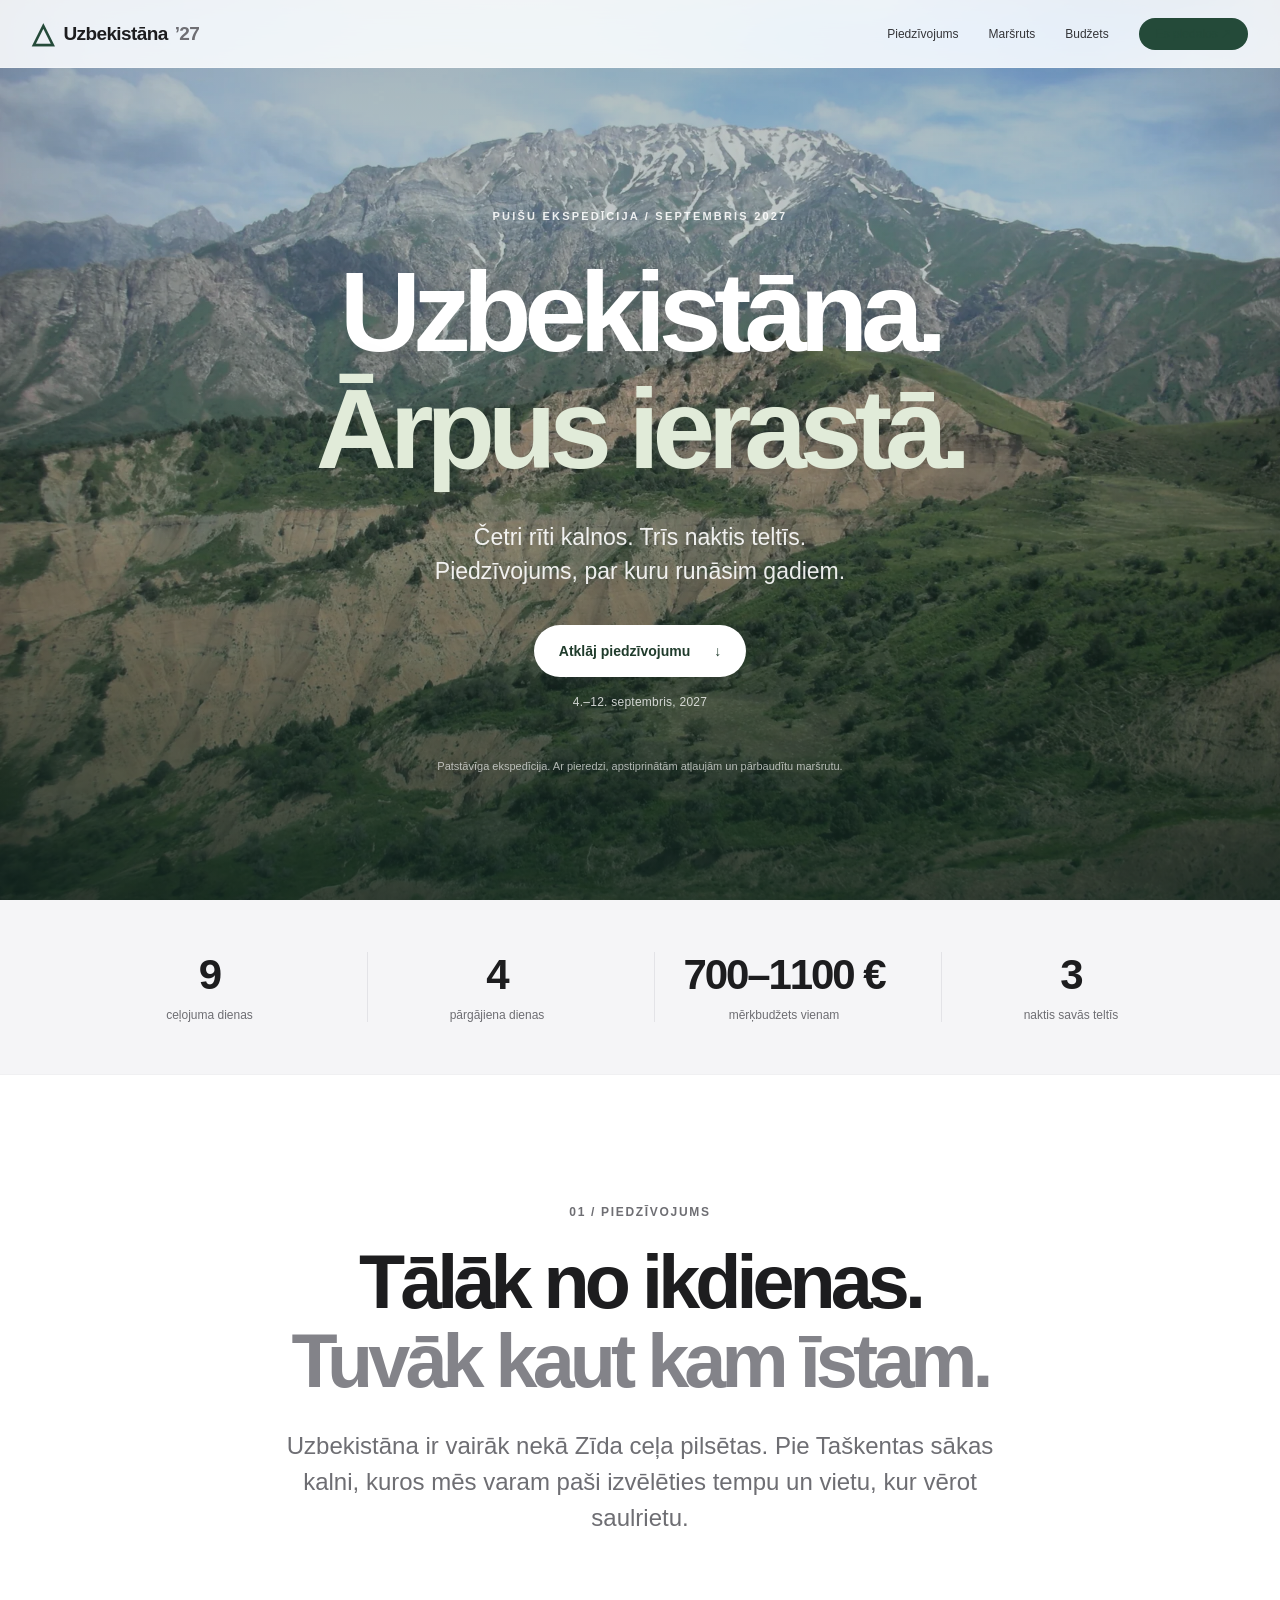
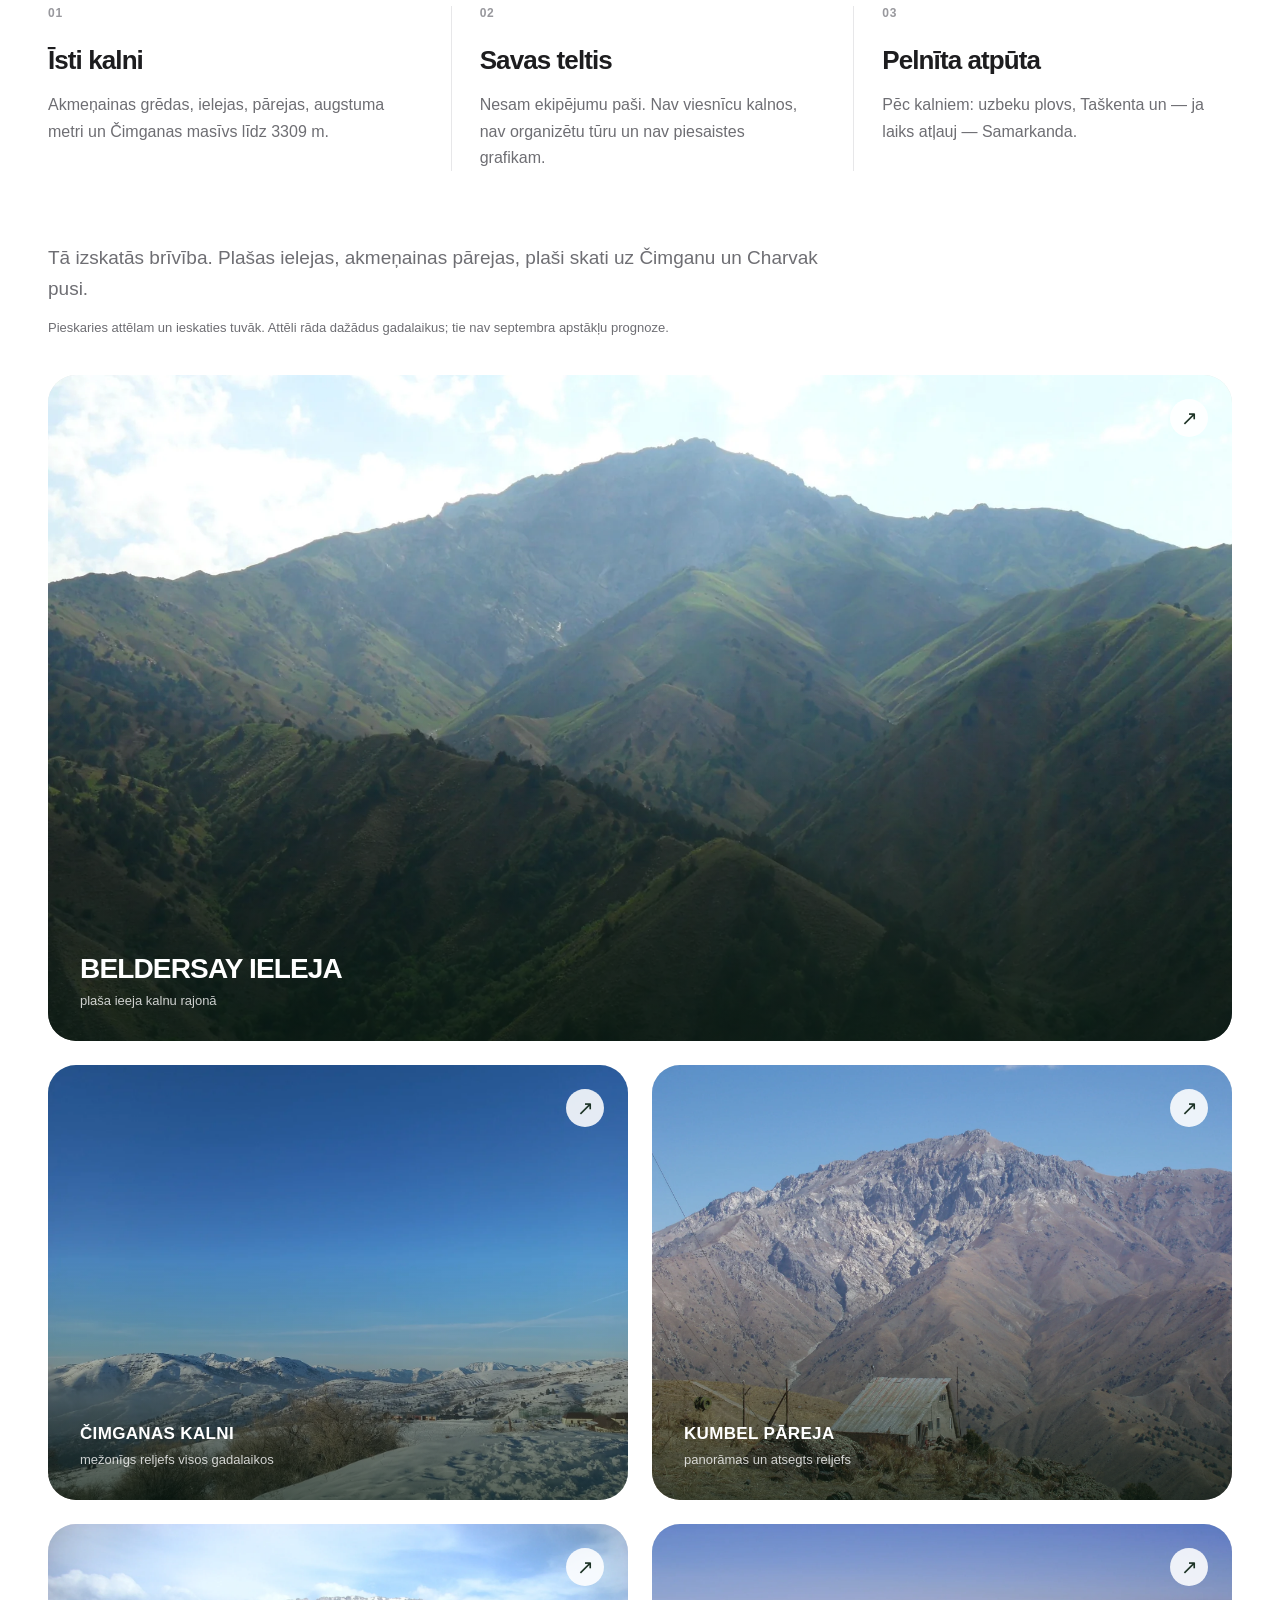
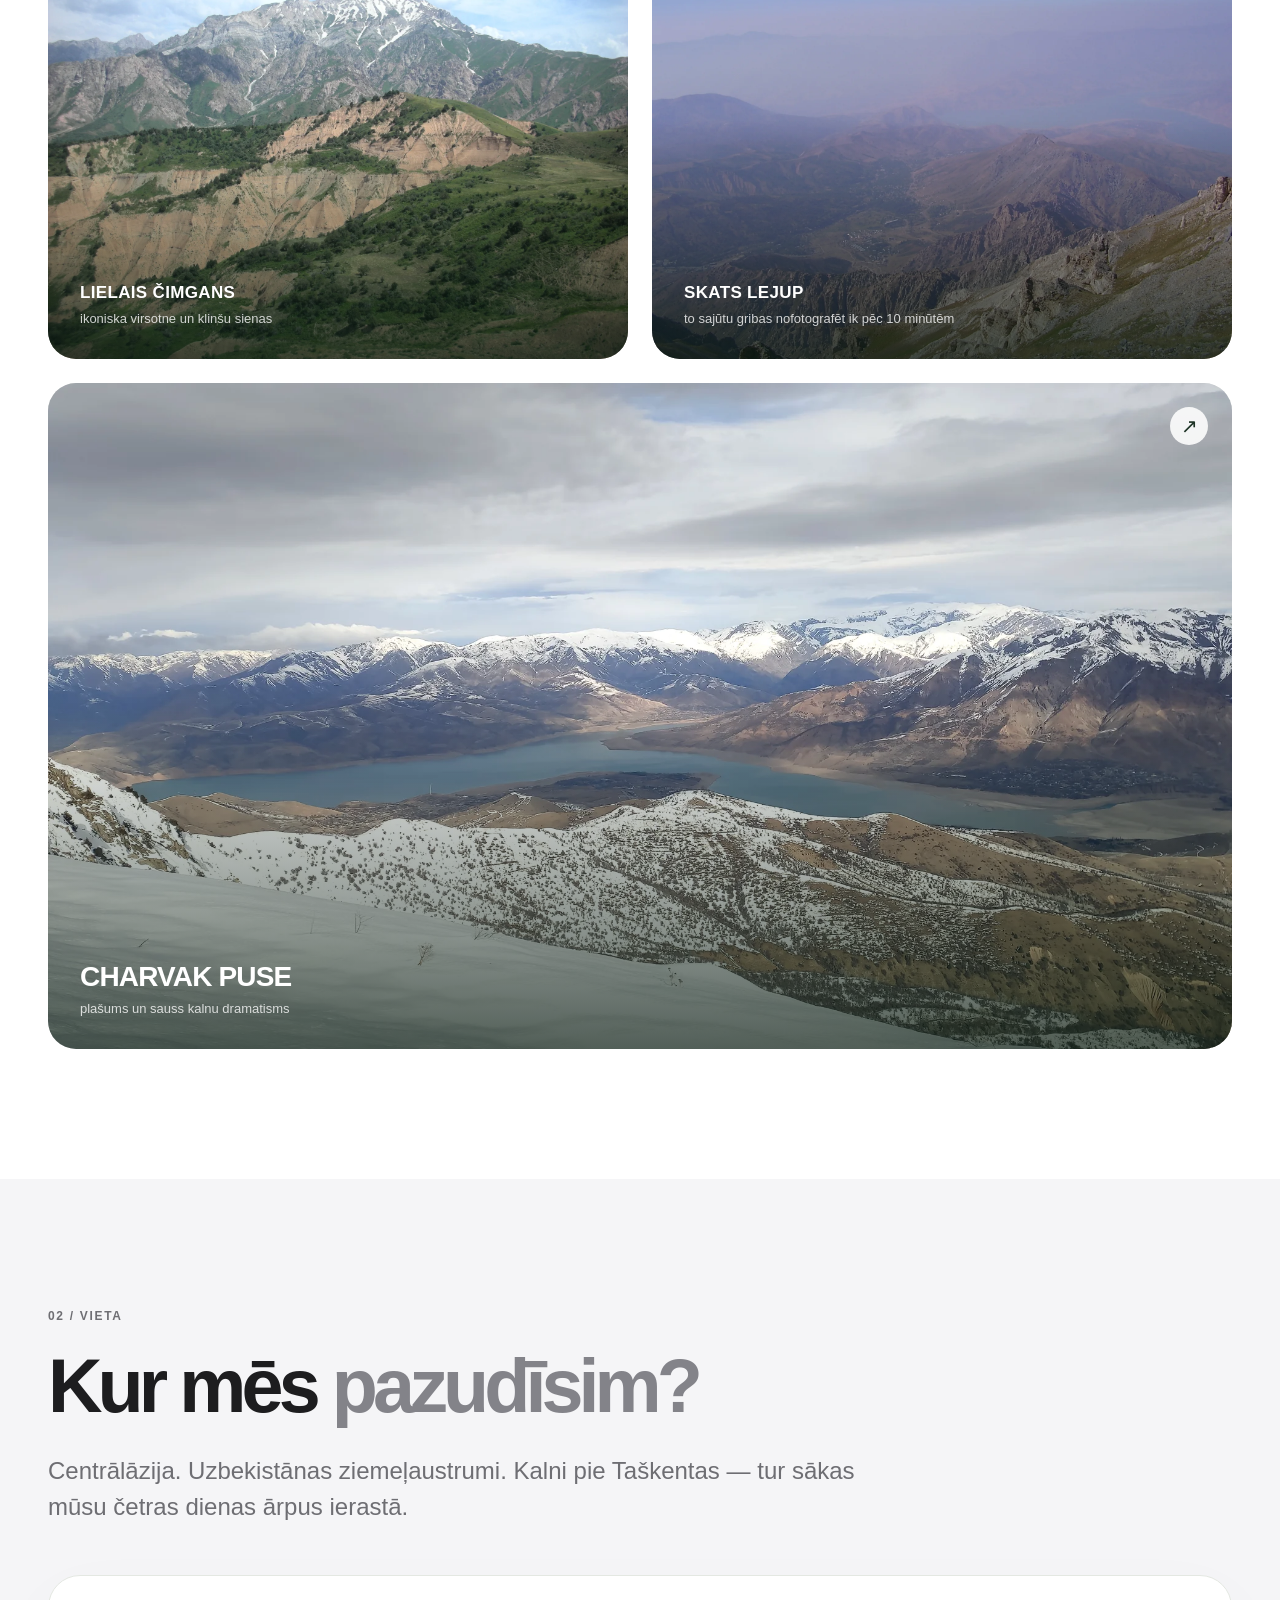
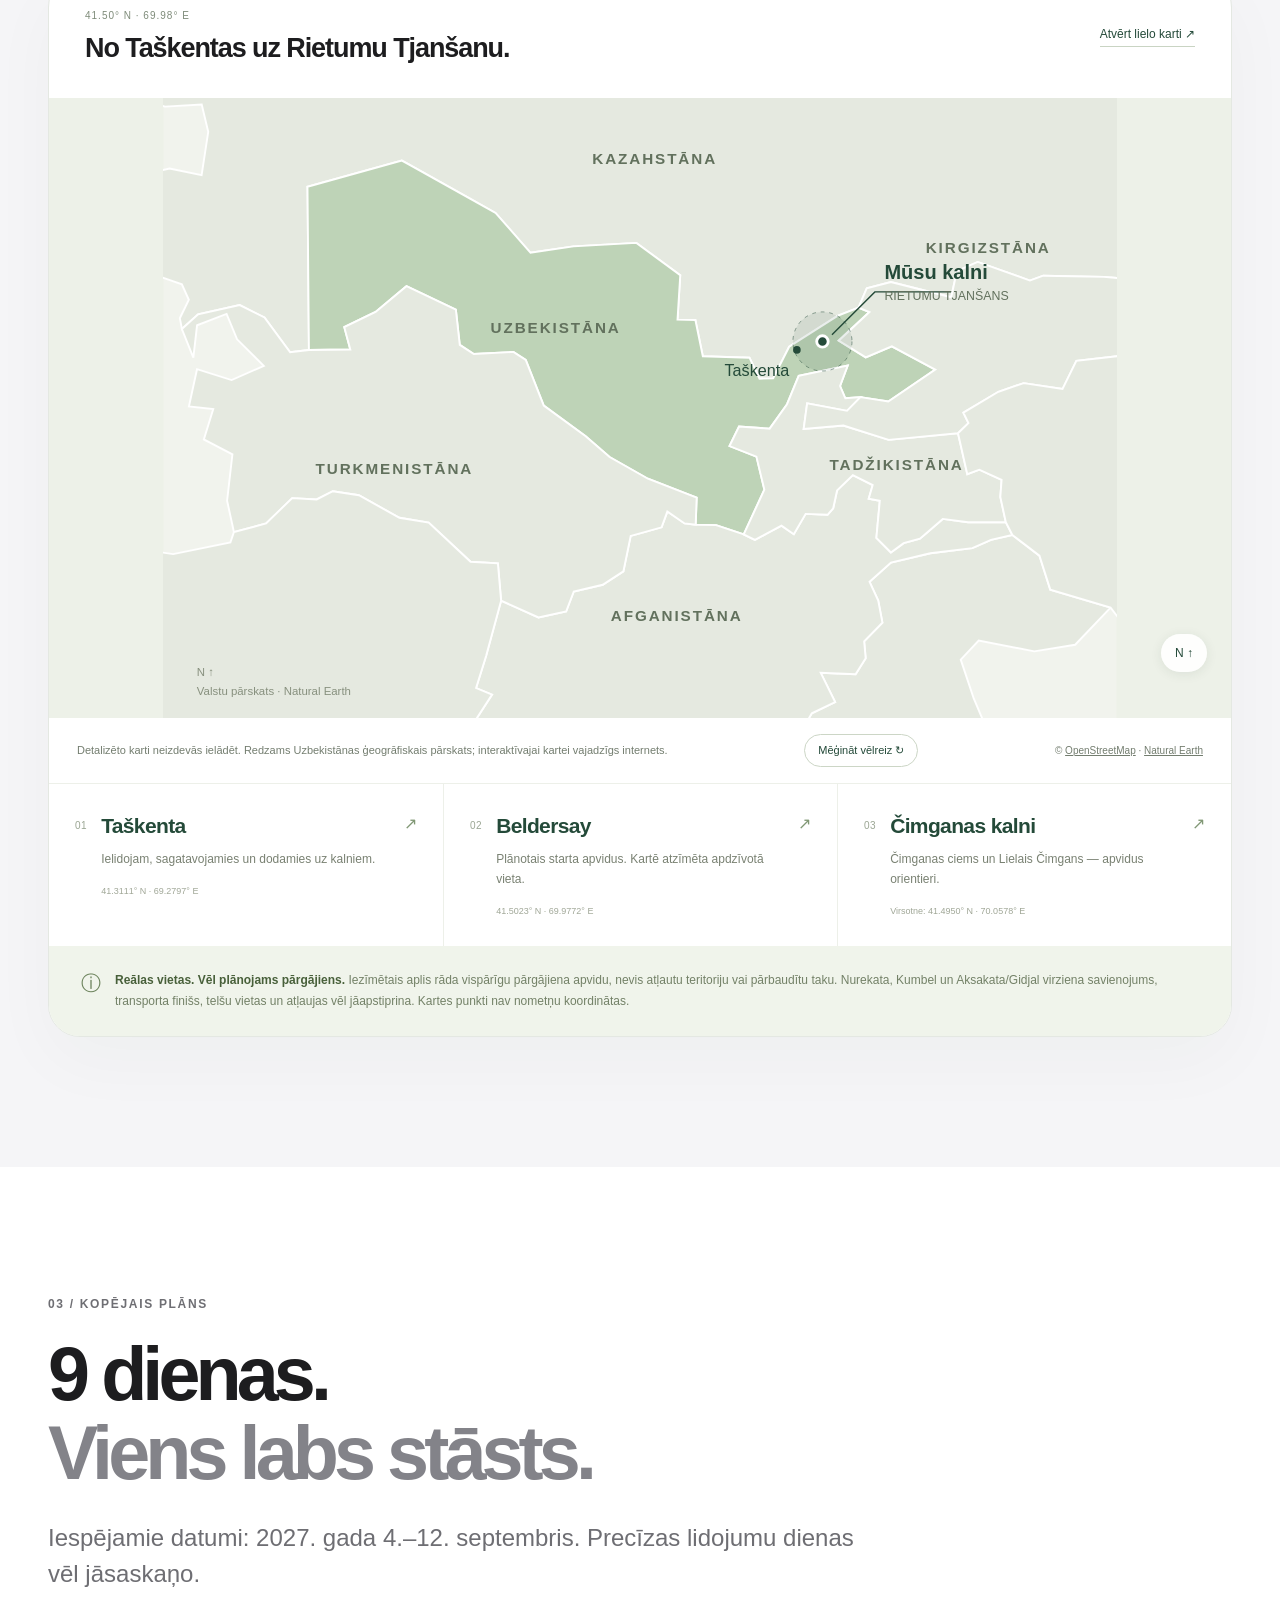
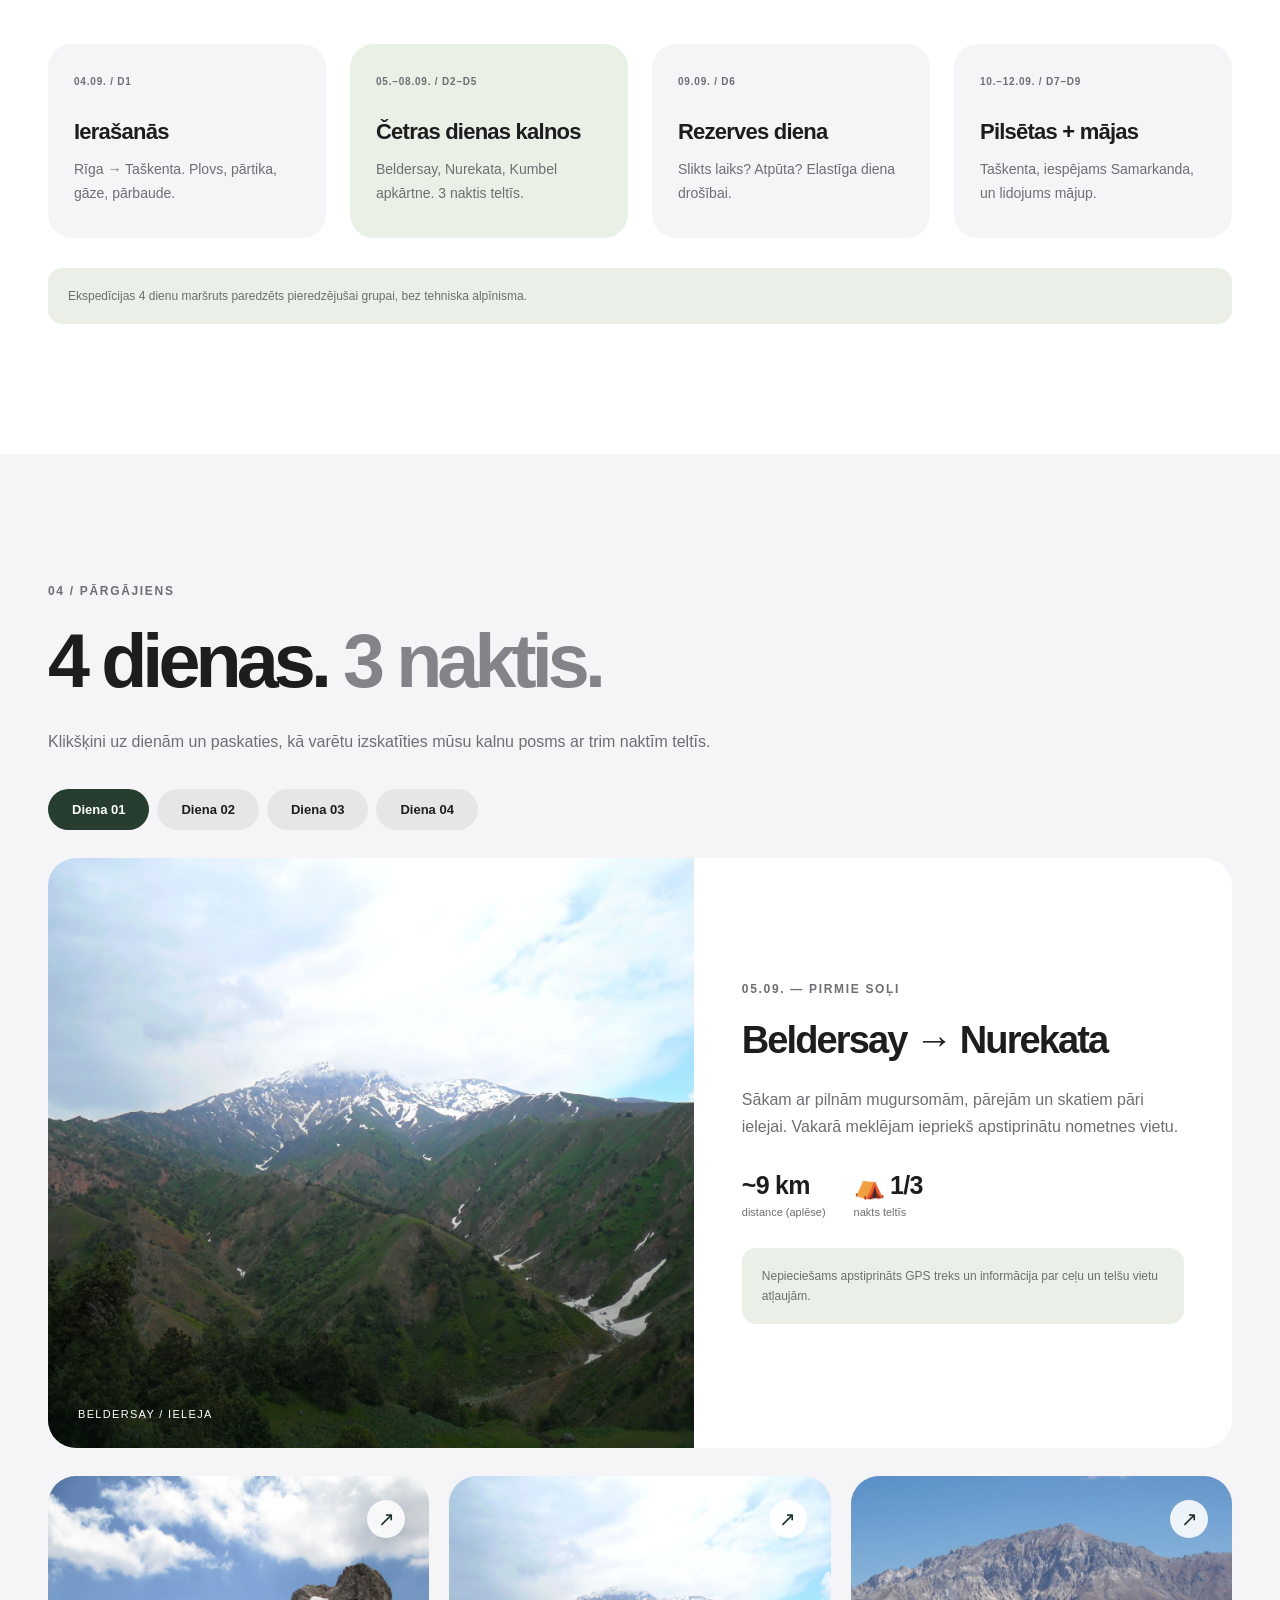
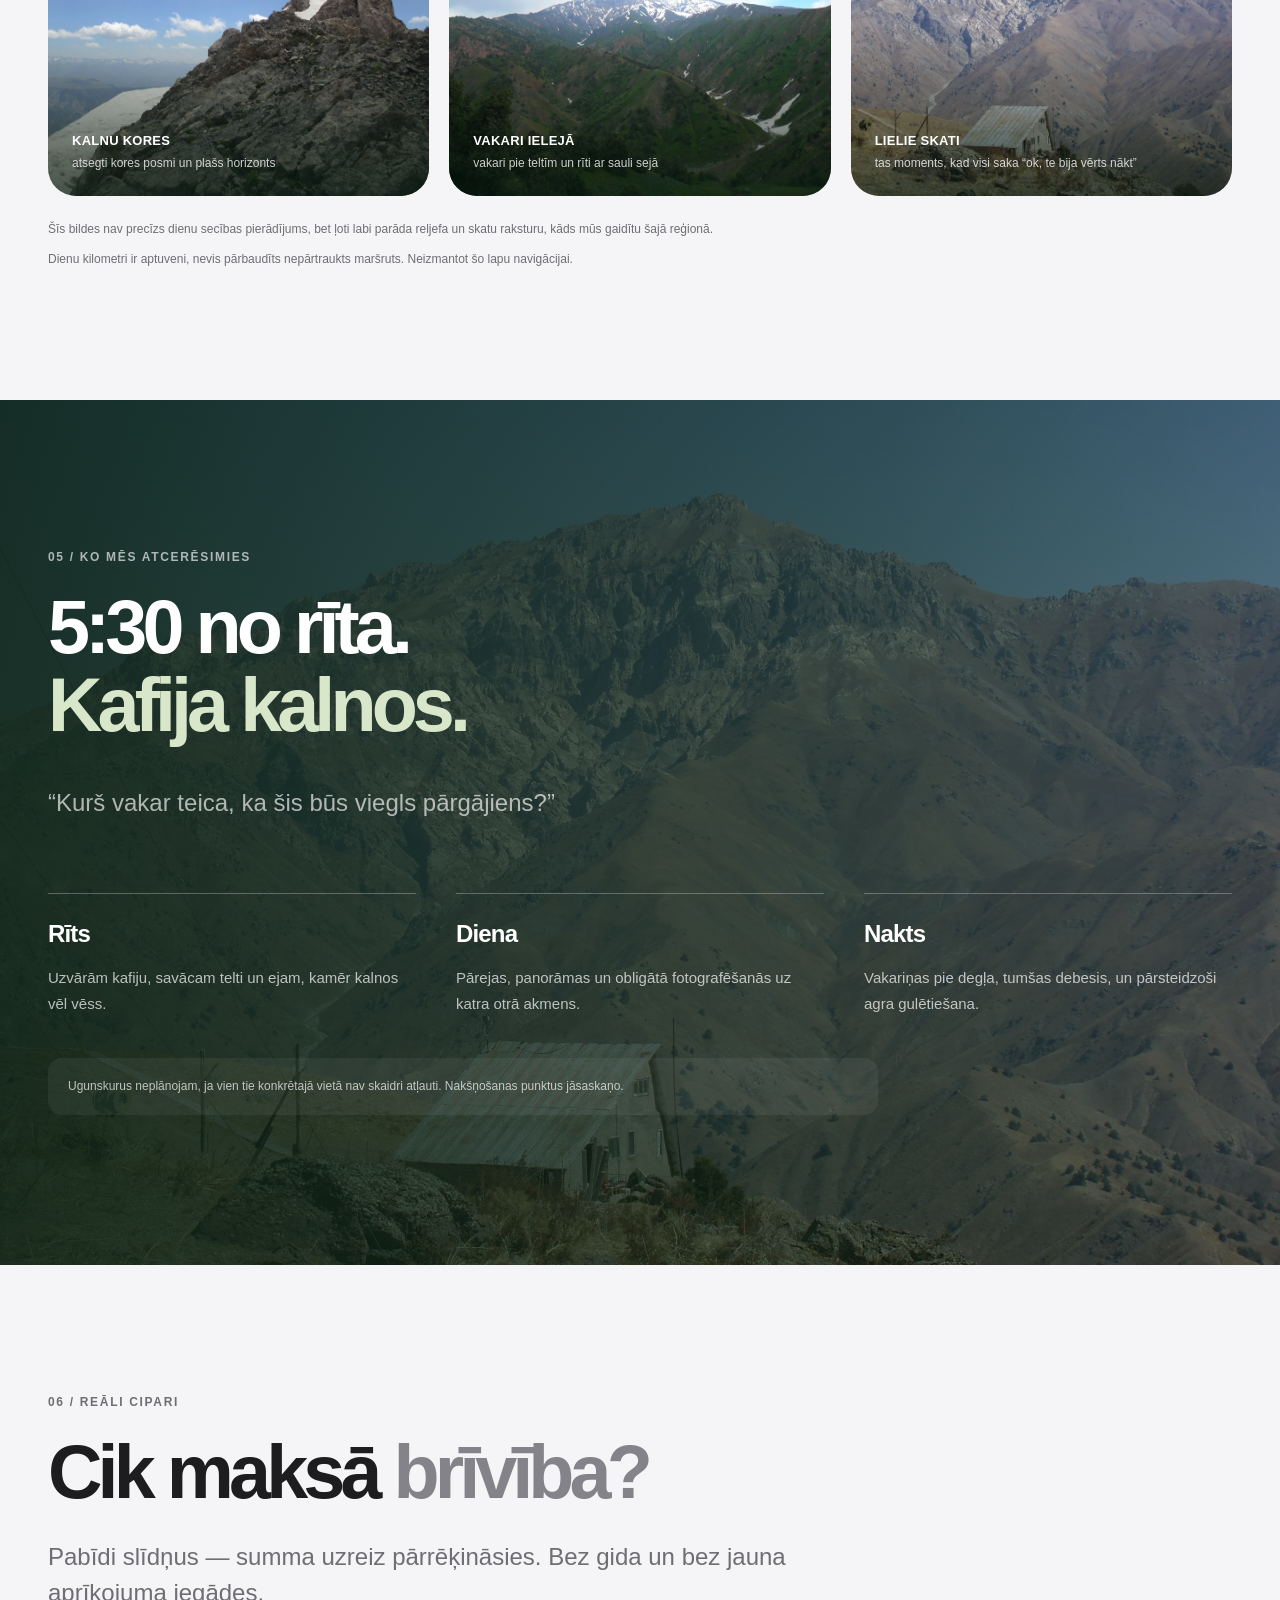
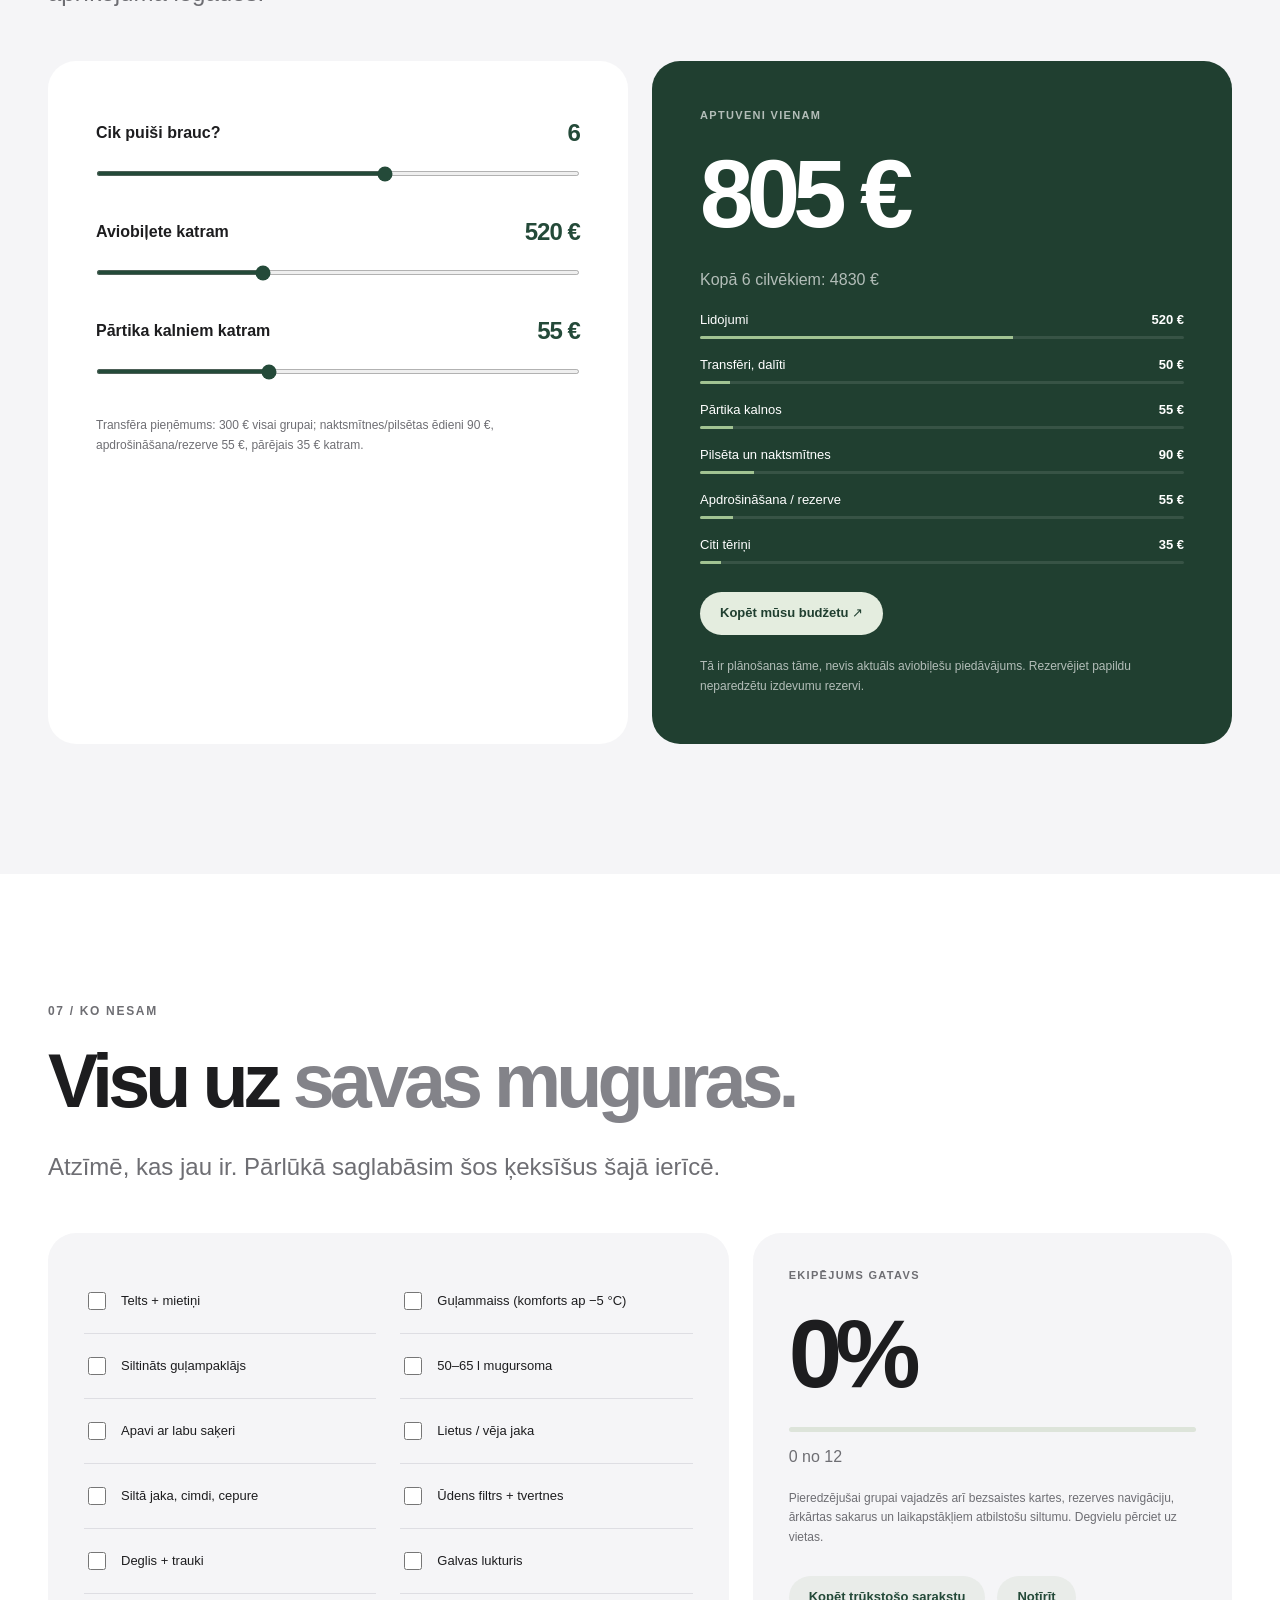
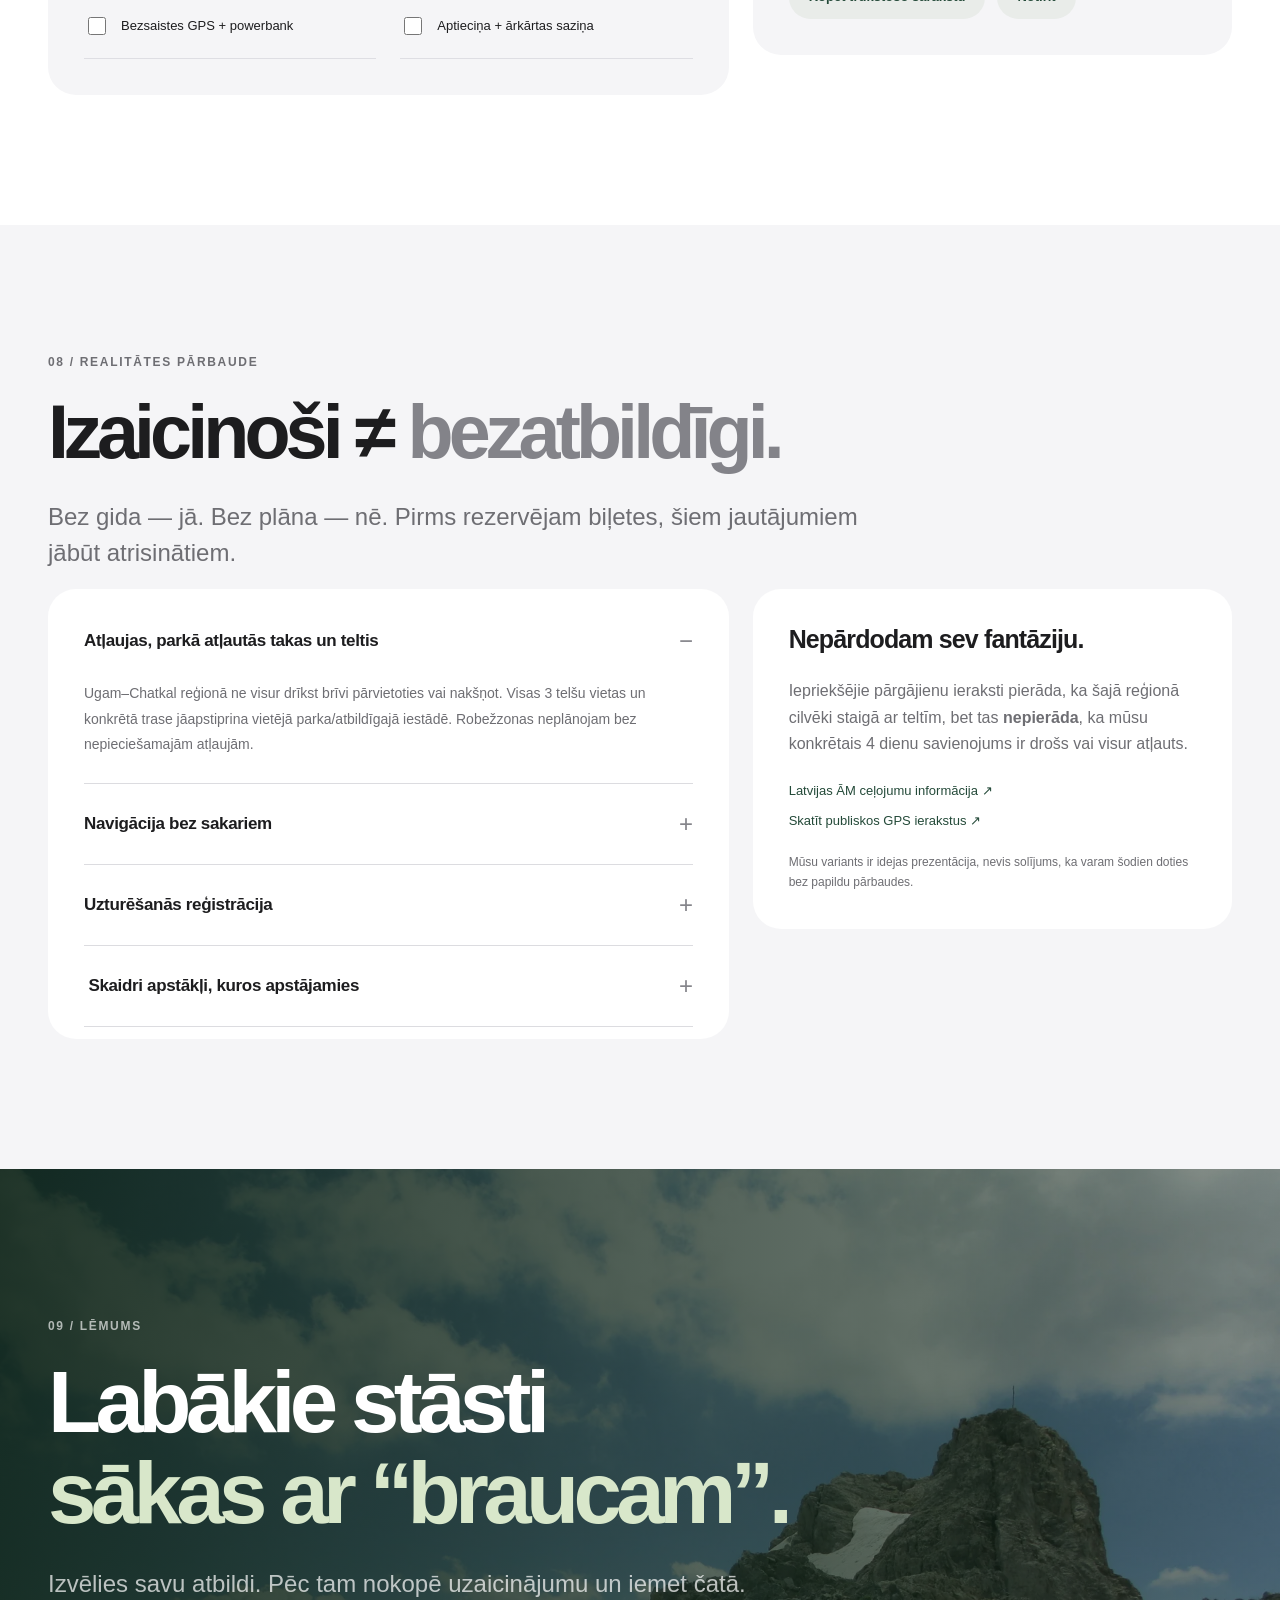
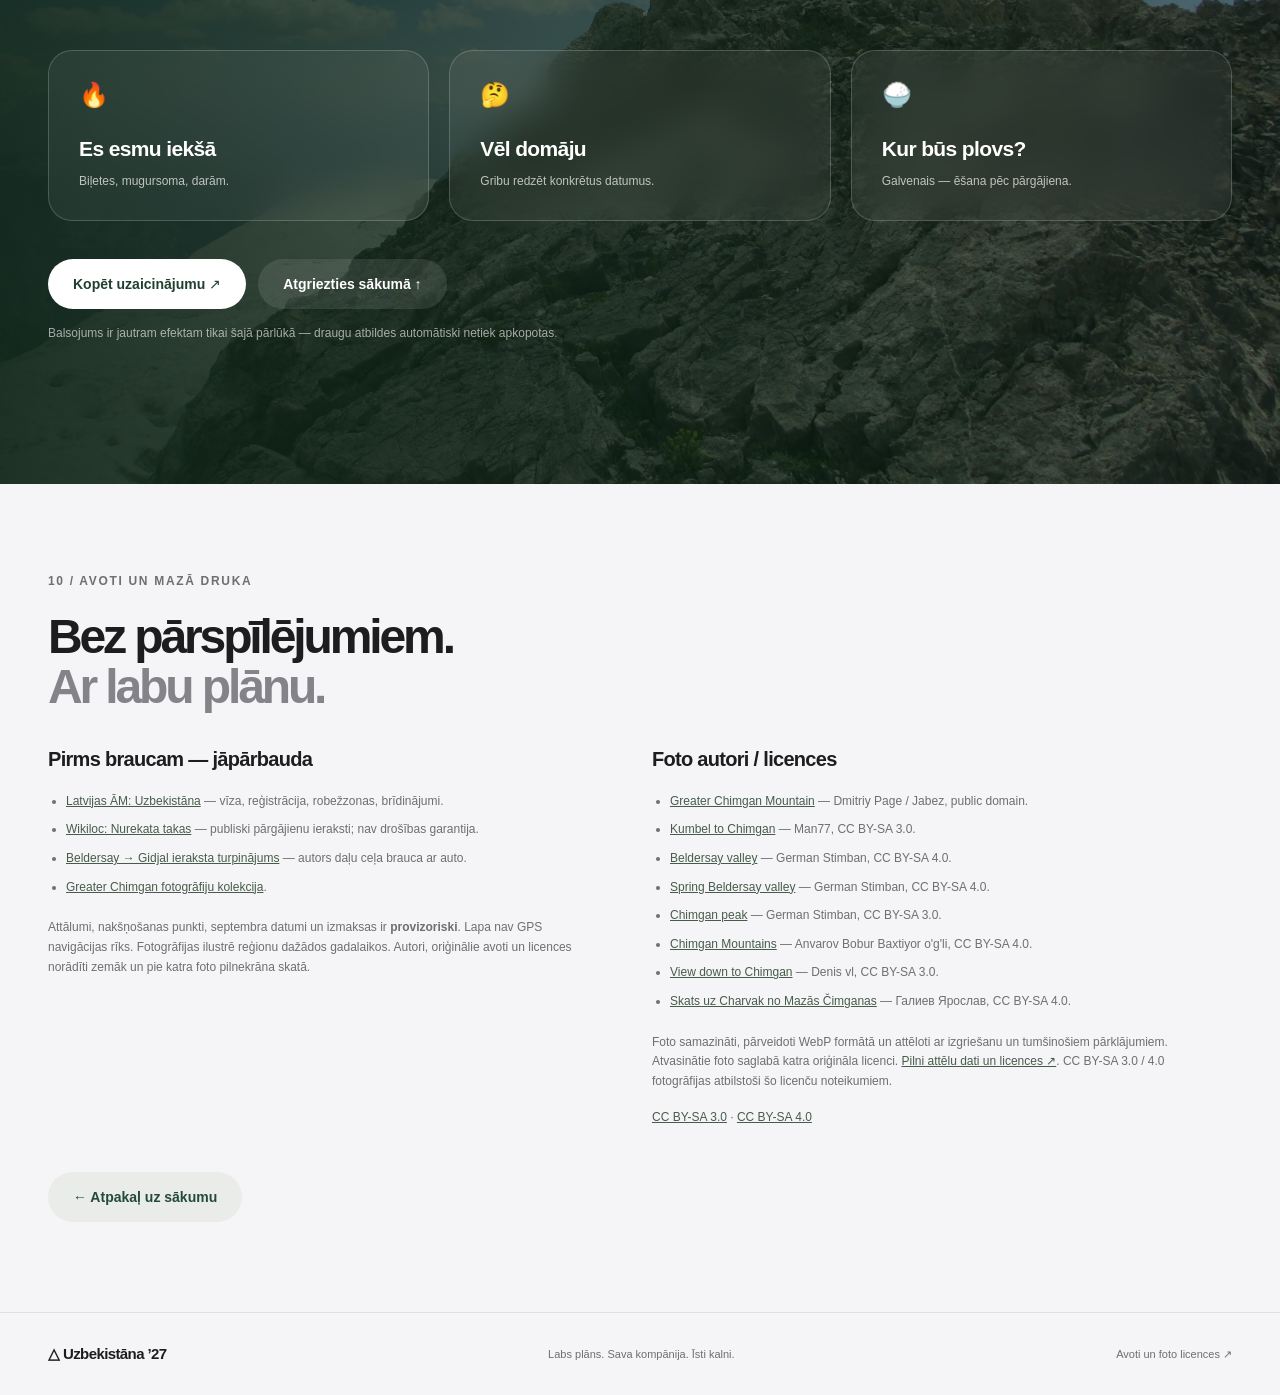
==== commit 89bee9ce: "Add geographic Uzbekistan map with real landmarks and regional views" ====
--- a/index.html
+++ b/index.html
@@ -6,7 +6,8 @@
 <title>UZBEKISTĀNA '27 — Puišu ekspedīcija</title>
 
 
-<link rel="stylesheet" href="assets/css/style.css?v=scroll-3">
+<link rel="stylesheet" href="assets/vendor/leaflet/leaflet.css">
+<link rel="stylesheet" href="assets/css/style.css?v=map-4">
 <link rel="icon" href="assets/favicon.svg" type="image/svg+xml">
 <meta property="og:type" content="website">
 <meta property="og:locale" content="lv_LV">
@@ -28,7 +29,24 @@
 
 <section id="kapec" class="scene" aria-labelledby="kapec-title" data-name="Kāpēc tur"><div class="content vcenter"><div class="eyebrow">01 / PIEDZĪVOJUMS</div><h2 id="kapec-title">Tālāk no ikdienas.<br><span class="highlight">Tuvāk kaut kam īstam.</span></h2><p class="subtitle">Uzbekistāna ir vairāk nekā Zīda ceļa pilsētas. Pie Taškentas sākas kalni, kuros mēs varam paši izvēlēties tempu un vietu, kur vērot saulrietu.</p><div class="grid" style="margin-top:24px"><div class="panel feature col-4"><h3>Īsti kalni</h3><p>Akmeņainas grēdas, ielejas, pārejas, augstuma metri un Čimganas masīvs līdz 3309 m.</p><span class="ghost-num">01</span></div><div class="panel feature col-4"><h3>Savas teltis</h3><p>Nesam ekipējumu paši. Nav viesnīcu kalnos, nav organizētu tūru un nav piesaistes grafikam.</p><span class="ghost-num">02</span></div><div class="panel feature col-4"><h3>Pelnīta atpūta</h3><p>Pēc kalniem: uzbeku plovs, Taškenta un — ja laiks atļauj — Samarkanda.</p><span class="ghost-num">03</span></div></div><p class="gallery-intro">Tā izskatās brīvība. Plašas ielejas, akmeņainas pārejas, plaši skati uz Čimganu un Charvak pusi. <span style="color:#d6f48b">Pieskaries attēlam un ieskaties tuvāk. Attēli rāda dažādus gadalaikus; tie nav septembra apstākļu prognoze.</span></p><div class="visual-gallery" aria-label="Skatu galerija"><figure class="visual-card"><img loading="lazy" alt="Beldersay ieleja" src="assets/images/beldersay-valley.webp" width="1920" height="1440" decoding="async"><figcaption><b>BELDERSAY IELEJA</b><span>plaša ieeja kalnu rajonā</span></figcaption></figure><figure class="visual-card"><img loading="lazy" alt="Čimganas kalni ziemā" src="assets/images/chimgan-mountains.webp" width="1440" height="1440" decoding="async"><figcaption><b>ČIMGANAS KALNI</b><span>mežonīgs reljefs visos gadalaikos</span></figcaption></figure><figure class="visual-card"><img loading="lazy" alt="Skats no Kumbel uz Čimganu" src="assets/images/kumbel-to-chimgan.webp" width="1920" height="1440" decoding="async"><figcaption><b>KUMBEL PĀREJA</b><span>panorāmas un atsegts reljefs</span></figcaption></figure><figure class="visual-card"><img loading="lazy" alt="Lielā Čimgana kalns" src="assets/images/greater-chimgan-mountain.webp" width="1920" height="1440" decoding="async"><figcaption><b>LIELAIS ČIMGANS</b><span>ikoniska virsotne un klinšu sienas</span></figcaption></figure><figure class="visual-card"><img loading="lazy" alt="Skats lejup uz Čimganu" src="assets/images/view-down-to-chimgan.webp" width="1920" height="1440" decoding="async"><figcaption><b>SKATS LEJUP</b><span>to sajūtu gribas nofotografēt ik pēc 10 minūtēm</span></figcaption></figure><figure class="visual-card"><img loading="lazy" alt="Skats uz Charvak no Mazās Čimganas" src="assets/images/charvak-from-small-chimgan.webp" width="1920" height="1080" decoding="async"><figcaption><b>CHARVAK PUSE</b><span>plašums un sauss kalnu dramatisms</span></figcaption></figure></div></div></section>
 
-<section id="marsruts" class="scene" aria-labelledby="marsruts-title" data-name="Kur tas ir"><div class="content vcenter"><div class="eyebrow">02 / VIETA</div><h2 id="marsruts-title">Kur mēs <span class="highlight">pazudīsim?</span></h2><div class="map-wrap"><div class="map-card"><div class="map-title">RIETUMU TJANŠANS / SHĒMA</div><svg viewBox="0 0 600 460" role="img" aria-label="Shematiska maršruta ilustrācija no Taškentas uz Beldersay, Nurekata, Kumbel un Gidjal"><defs><linearGradient id="ridgeGrad" x2="0" y2="1"><stop stop-color="#8ea78c"/><stop offset="1" stop-color="#294f38"/></linearGradient></defs><path d="M0 250 72 190 125 231 198 91 281 197 353 103 416 220 503 118 600 215V460H0Z" fill="url(#ridgeGrad)" opacity=".55"/><path d="M0 337 102 265 182 317 273 210 359 324 490 236 600 291V460H0" fill="#1a3327"/><path d="M90 382 C137 344 205 338 234 302 S348 288 357 229 S459 172 481 112" fill="none" stroke="#e1f5a3" stroke-width="6" stroke-linecap="round" stroke-dasharray="2 16"/><path d="M357 229Q280 191 283 145" fill="none" stroke="#f4b58c" stroke-width="4" stroke-dasharray="7 9"/><g fill="#d6f48b" stroke="#183322" stroke-width="5"><circle cx="90" cy="382" r="11"/><circle cx="234" cy="302" r="11"/><circle cx="357" cy="229" r="11"/><circle cx="481" cy="112" r="11"/></g><circle cx="283" cy="145" r="10" fill="#f5b98f" stroke="#263821" stroke-width="4"/><g font-family="Arial,sans-serif" fill="#fff" font-weight="bold" font-size="19"><text x="29" y="416">TAŠKENTA</text><text x="170" y="337">BELDERSAY</text><text x="371" y="252">NUREKATA</text><text x="445" y="81">GIDJAL</text><text x="228" y="121">KUMBEL ↗</text></g></svg><div class="map-note">Ilustrācija — nevis GPS vai ģeogrāfiski precīza karte</div></div><div class="route-list"><div class="route-step"><div class="circle-num">1</div><div><b>✈ Taškenta</b><span>Lidojam no Rīgas. Nopērkam gāzi un pārtiku.</span></div></div><div class="route-step"><div class="circle-num">2</div><div><b>🥾 Beldersay</b><span>Starts kalnos. Tālāk viss uz savām kājām.</span></div></div><div class="route-step"><div class="circle-num">3</div><div><b>⛺ Nurekata + Kumbel</b><span>Nometne ielejā un pārejas dienas gājiens.</span></div></div><div class="route-step"><div class="circle-num">4</div><div><b>🏁 Gidjal virziens</b><span>Patstāvīgs finišs pēc maršruta pārbaudes; transports atpakaļ.</span></div></div><div class="site-notice">Svarīgi: šī ir maršruta ideja. Posmu savienojamība, robežzonu un telšu atļaujas vēl jāpārbauda.</div></div></div></div></section>
+<section id="marsruts" class="scene" aria-labelledby="marsruts-title" data-name="Kur tas ir"><div class="content vcenter"><div class="eyebrow">02 / VIETA</div><h2 id="marsruts-title">Kur mēs <span class="highlight">pazudīsim?</span></h2><p class="subtitle map-intro">Centrālāzija. Uzbekistānas ziemeļaustrumi. Kalni pie Taškentas — tur sākas mūsu četras dienas ārpus ierastā.</p>
+<div class="map-wrap geography">
+<div class="geo-heading"><div><span class="geo-kicker">41.50° N · 69.98° E</span><h3>No Taškentas uz Rietumu Tjanšanu.</h3></div><a class="geo-external" href="https://www.openstreetmap.org/#map=11/41.48/69.85" target="_blank" rel="noopener">Atvērt lielo karti ↗</a></div>
+<div class="geo-toolbar" id="mapToolbar" hidden><div class="geo-views" role="group" aria-label="Kartes skats"><button type="button" data-map-view="country" aria-pressed="false">Uzbekistāna</button><button type="button" data-map-view="transfer" class="selected" aria-pressed="true">No Taškentas</button><button type="button" data-map-view="mountains" aria-pressed="false">Kalnu apvidus</button></div><span class="geo-hint">Pietuvini ar + / − vai izvēlies vietu</span></div>
+<div class="geo-stage" id="mapStage">
+<img class="geo-fallback" src="assets/maps/uzbekistan-context.svg" alt="Uzbekistānas karte Centrālāzijā: Taškenta un mūsu kalnu apvidus valsts ziemeļaustrumos" width="1000" height="650" loading="lazy">
+<div id="expeditionMap" class="geo-map" role="region" aria-label="Interaktīva Uzbekistānas un Čimganas apvidus karte" aria-describedby="mapDisclaimer"></div>
+<div class="geo-inset" aria-hidden="true"><img src="assets/maps/uzbekistan-context.svg" alt="" width="1000" height="650"><span>Uzbekistāna / Centrālāzija</span></div>
+<div class="geo-north" aria-hidden="true">N ↑</div>
+</div>
+<div class="geo-status"><p id="mapStatus" role="status" aria-live="polite">Pārskata karte rāda kalnu apvidus novietojumu Uzbekistānā. Detalizētajai kartei vajadzīgs internets.</p><button id="mapRetry" type="button" hidden>Mēģināt vēlreiz ↻</button><span class="geo-data">© <a href="https://www.openstreetmap.org/copyright" target="_blank" rel="noopener">OpenStreetMap</a> · <a href="https://www.naturalearthdata.com/about/terms-of-use/" target="_blank" rel="noopener">Natural Earth</a></span></div>
+<div class="geo-places" aria-label="Vietas kartē">
+<button class="geo-place" type="button" data-map-place="tashkent"><span class="geo-number">01</span><span><b>Taškenta</b><small>Ielidojam, sagatavojamies un dodamies uz kalniem.</small><em>41.3111° N · 69.2797° E</em></span><span class="geo-place-arrow" aria-hidden="true">↗</span></button>
+<button class="geo-place" type="button" data-map-place="beldersay"><span class="geo-number">02</span><span><b>Beldersay</b><small>Plānotais starta apvidus. Kartē atzīmēta apdzīvotā vieta.</small><em>41.5023° N · 69.9772° E</em></span><span class="geo-place-arrow" aria-hidden="true">↗</span></button>
+<button class="geo-place" type="button" data-map-place="chimgan"><span class="geo-number">03</span><span><b>Čimganas kalni</b><small>Čimganas ciems un Lielais Čimgans — apvidus orientieri.</small><em>Virsotne: 41.4950° N · 70.0578° E</em></span><span class="geo-place-arrow" aria-hidden="true">↗</span></button>
+</div>
+<div class="geo-note" id="mapDisclaimer"><span class="geo-note-symbol" aria-hidden="true">ⓘ</span><p><b>Reālas vietas. Vēl plānojams pārgājiens.</b> Iezīmētais aplis rāda vispārīgu pārgājiena apvidu, nevis atļautu teritoriju vai pārbaudītu taku. Nurekata, Kumbel un Aksakata/Gidjal virziena savienojums, transporta finišs, telšu vietas un atļaujas vēl jāapstiprina. Kartes punkti nav nometņu koordinātas.</p></div>
+</div></div></section>
 
 <section id="devinas-dienas" class="scene" aria-labelledby="devinas-dienas-title" data-name="9 dienas"><div class="content vcenter"><div class="eyebrow">03 / KOPĒJAIS PLĀNS</div><h2 id="devinas-dienas-title">9 dienas.<br><span class="highlight">Viens labs stāsts.</span></h2><p class="subtitle">Iespējamie datumi: 2027. gada 4.–12. septembris. Precīzas lidojumu dienas vēl jāsaskaņo.</p><div class="timeline"><div class="tday"><div class="dayid">04.09. / D1</div><h3>Ierašanās</h3><p>Rīga → Taškenta. Plovs, pārtika, gāze, pārbaude.</p></div><div class="tday focus"><div class="dayid">05.–08.09. / D2–D5</div><h3>Četras dienas kalnos</h3><p>Beldersay, Nurekata, Kumbel apkārtne. 3 naktis teltīs.</p></div><div class="tday"><div class="dayid">09.09. / D6</div><h3>Rezerves diena</h3><p>Slikts laiks? Atpūta? Elastīga diena drošībai.</p></div><div class="tday"><div class="dayid">10.–12.09. / D7–D9</div><h3>Pilsētas + mājas</h3><p>Taškenta, iespējams Samarkanda, un lidojums mājup.</p></div></div><div class="site-notice" style="margin-top:22px">Ekspedīcijas 4 dienu maršruts paredzēts pieredzējušai grupai, bez tehniska alpīnisma.</div></div></section>
 
@@ -54,5 +72,7 @@
 
 <script src="assets/js/photos.js" defer></script>
 <script src="assets/js/app.js?v=scroll-3" defer></script>
+<script src="assets/vendor/leaflet/leaflet.js" defer></script>
+<script src="assets/js/map.js?v=map-4" defer></script>
 </body>
 </html>
--- a/assets/vendor/leaflet/leaflet.css
+++ b/assets/vendor/leaflet/leaflet.css
@@ -0,0 +1,661 @@
+/* required styles */
+
+.leaflet-pane,
+.leaflet-tile,
+.leaflet-marker-icon,
+.leaflet-marker-shadow,
+.leaflet-tile-container,
+.leaflet-pane > svg,
+.leaflet-pane > canvas,
+.leaflet-zoom-box,
+.leaflet-image-layer,
+.leaflet-layer {
+	position: absolute;
+	left: 0;
+	top: 0;
+	}
+.leaflet-container {
+	overflow: hidden;
+	}
+.leaflet-tile,
+.leaflet-marker-icon,
+.leaflet-marker-shadow {
+	-webkit-user-select: none;
+	   -moz-user-select: none;
+	        user-select: none;
+	  -webkit-user-drag: none;
+	}
+/* Prevents IE11 from highlighting tiles in blue */
+.leaflet-tile::selection {
+	background: transparent;
+}
+/* Safari renders non-retina tile on retina better with this, but Chrome is worse */
+.leaflet-safari .leaflet-tile {
+	image-rendering: -webkit-optimize-contrast;
+	}
+/* hack that prevents hw layers "stretching" when loading new tiles */
+.leaflet-safari .leaflet-tile-container {
+	width: 1600px;
+	height: 1600px;
+	-webkit-transform-origin: 0 0;
+	}
+.leaflet-marker-icon,
+.leaflet-marker-shadow {
+	display: block;
+	}
+/* .leaflet-container svg: reset svg max-width decleration shipped in Joomla! (joomla.org) 3.x */
+/* .leaflet-container img: map is broken in FF if you have max-width: 100% on tiles */
+.leaflet-container .leaflet-overlay-pane svg {
+	max-width: none !important;
+	max-height: none !important;
+	}
+.leaflet-container .leaflet-marker-pane img,
+.leaflet-container .leaflet-shadow-pane img,
+.leaflet-container .leaflet-tile-pane img,
+.leaflet-container img.leaflet-image-layer,
+.leaflet-container .leaflet-tile {
+	max-width: none !important;
+	max-height: none !important;
+	width: auto;
+	padding: 0;
+	}
+
+.leaflet-container img.leaflet-tile {
+	/* See: https://bugs.chromium.org/p/chromium/issues/detail?id=600120 */
+	mix-blend-mode: plus-lighter;
+}
+
+.leaflet-container.leaflet-touch-zoom {
+	-ms-touch-action: pan-x pan-y;
+	touch-action: pan-x pan-y;
+	}
+.leaflet-container.leaflet-touch-drag {
+	-ms-touch-action: pinch-zoom;
+	/* Fallback for FF which doesn't support pinch-zoom */
+	touch-action: none;
+	touch-action: pinch-zoom;
+}
+.leaflet-container.leaflet-touch-drag.leaflet-touch-zoom {
+	-ms-touch-action: none;
+	touch-action: none;
+}
+.leaflet-container {
+	-webkit-tap-highlight-color: transparent;
+}
+.leaflet-container a {
+	-webkit-tap-highlight-color: rgba(51, 181, 229, 0.4);
+}
+.leaflet-tile {
+	filter: inherit;
+	visibility: hidden;
+	}
+.leaflet-tile-loaded {
+	visibility: inherit;
+	}
+.leaflet-zoom-box {
+	width: 0;
+	height: 0;
+	-moz-box-sizing: border-box;
+	     box-sizing: border-box;
+	z-index: 800;
+	}
+/* workaround for https://bugzilla.mozilla.org/show_bug.cgi?id=888319 */
+.leaflet-overlay-pane svg {
+	-moz-user-select: none;
+	}
+
+.leaflet-pane         { z-index: 400; }
+
+.leaflet-tile-pane    { z-index: 200; }
+.leaflet-overlay-pane { z-index: 400; }
+.leaflet-shadow-pane  { z-index: 500; }
+.leaflet-marker-pane  { z-index: 600; }
+.leaflet-tooltip-pane   { z-index: 650; }
+.leaflet-popup-pane   { z-index: 700; }
+
+.leaflet-map-pane canvas { z-index: 100; }
+.leaflet-map-pane svg    { z-index: 200; }
+
+.leaflet-vml-shape {
+	width: 1px;
+	height: 1px;
+	}
+.lvml {
+	behavior: url(#default#VML);
+	display: inline-block;
+	position: absolute;
+	}
+
+
+/* control positioning */
+
+.leaflet-control {
+	position: relative;
+	z-index: 800;
+	pointer-events: visiblePainted; /* IE 9-10 doesn't have auto */
+	pointer-events: auto;
+	}
+.leaflet-top,
+.leaflet-bottom {
+	position: absolute;
+	z-index: 1000;
+	pointer-events: none;
+	}
+.leaflet-top {
+	top: 0;
+	}
+.leaflet-right {
+	right: 0;
+	}
+.leaflet-bottom {
+	bottom: 0;
+	}
+.leaflet-left {
+	left: 0;
+	}
+.leaflet-control {
+	float: left;
+	clear: both;
+	}
+.leaflet-right .leaflet-control {
+	float: right;
+	}
+.leaflet-top .leaflet-control {
+	margin-top: 10px;
+	}
+.leaflet-bottom .leaflet-control {
+	margin-bottom: 10px;
+	}
+.leaflet-left .leaflet-control {
+	margin-left: 10px;
+	}
+.leaflet-right .leaflet-control {
+	margin-right: 10px;
+	}
+
+
+/* zoom and fade animations */
+
+.leaflet-fade-anim .leaflet-popup {
+	opacity: 0;
+	-webkit-transition: opacity 0.2s linear;
+	   -moz-transition: opacity 0.2s linear;
+	        transition: opacity 0.2s linear;
+	}
+.leaflet-fade-anim .leaflet-map-pane .leaflet-popup {
+	opacity: 1;
+	}
+.leaflet-zoom-animated {
+	-webkit-transform-origin: 0 0;
+	    -ms-transform-origin: 0 0;
+	        transform-origin: 0 0;
+	}
+svg.leaflet-zoom-animated {
+	will-change: transform;
+}
+
+.leaflet-zoom-anim .leaflet-zoom-animated {
+	-webkit-transition: -webkit-transform 0.25s cubic-bezier(0,0,0.25,1);
+	   -moz-transition:    -moz-transform 0.25s cubic-bezier(0,0,0.25,1);
+	        transition:         transform 0.25s cubic-bezier(0,0,0.25,1);
+	}
+.leaflet-zoom-anim .leaflet-tile,
+.leaflet-pan-anim .leaflet-tile {
+	-webkit-transition: none;
+	   -moz-transition: none;
+	        transition: none;
+	}
+
+.leaflet-zoom-anim .leaflet-zoom-hide {
+	visibility: hidden;
+	}
+
+
+/* cursors */
+
+.leaflet-interactive {
+	cursor: pointer;
+	}
+.leaflet-grab {
+	cursor: -webkit-grab;
+	cursor:    -moz-grab;
+	cursor:         grab;
+	}
+.leaflet-crosshair,
+.leaflet-crosshair .leaflet-interactive {
+	cursor: crosshair;
+	}
+.leaflet-popup-pane,
+.leaflet-control {
+	cursor: auto;
+	}
+.leaflet-dragging .leaflet-grab,
+.leaflet-dragging .leaflet-grab .leaflet-interactive,
+.leaflet-dragging .leaflet-marker-draggable {
+	cursor: move;
+	cursor: -webkit-grabbing;
+	cursor:    -moz-grabbing;
+	cursor:         grabbing;
+	}
+
+/* marker & overlays interactivity */
+.leaflet-marker-icon,
+.leaflet-marker-shadow,
+.leaflet-image-layer,
+.leaflet-pane > svg path,
+.leaflet-tile-container {
+	pointer-events: none;
+	}
+
+.leaflet-marker-icon.leaflet-interactive,
+.leaflet-image-layer.leaflet-interactive,
+.leaflet-pane > svg path.leaflet-interactive,
+svg.leaflet-image-layer.leaflet-interactive path {
+	pointer-events: visiblePainted; /* IE 9-10 doesn't have auto */
+	pointer-events: auto;
+	}
+
+/* visual tweaks */
+
+.leaflet-container {
+	background: #ddd;
+	outline-offset: 1px;
+	}
+.leaflet-container a {
+	color: #0078A8;
+	}
+.leaflet-zoom-box {
+	border: 2px dotted #38f;
+	background: rgba(255,255,255,0.5);
+	}
+
+
+/* general typography */
+.leaflet-container {
+	font-family: "Helvetica Neue", Arial, Helvetica, sans-serif;
+	font-size: 12px;
+	font-size: 0.75rem;
+	line-height: 1.5;
+	}
+
+
+/* general toolbar styles */
+
+.leaflet-bar {
+	box-shadow: 0 1px 5px rgba(0,0,0,0.65);
+	border-radius: 4px;
+	}
+.leaflet-bar a {
+	background-color: #fff;
+	border-bottom: 1px solid #ccc;
+	width: 26px;
+	height: 26px;
+	line-height: 26px;
+	display: block;
+	text-align: center;
+	text-decoration: none;
+	color: black;
+	}
+.leaflet-bar a,
+.leaflet-control-layers-toggle {
+	background-position: 50% 50%;
+	background-repeat: no-repeat;
+	display: block;
+	}
+.leaflet-bar a:hover,
+.leaflet-bar a:focus {
+	background-color: #f4f4f4;
+	}
+.leaflet-bar a:first-child {
+	border-top-left-radius: 4px;
+	border-top-right-radius: 4px;
+	}
+.leaflet-bar a:last-child {
+	border-bottom-left-radius: 4px;
+	border-bottom-right-radius: 4px;
+	border-bottom: none;
+	}
+.leaflet-bar a.leaflet-disabled {
+	cursor: default;
+	background-color: #f4f4f4;
+	color: #bbb;
+	}
+
+.leaflet-touch .leaflet-bar a {
+	width: 30px;
+	height: 30px;
+	line-height: 30px;
+	}
+.leaflet-touch .leaflet-bar a:first-child {
+	border-top-left-radius: 2px;
+	border-top-right-radius: 2px;
+	}
+.leaflet-touch .leaflet-bar a:last-child {
+	border-bottom-left-radius: 2px;
+	border-bottom-right-radius: 2px;
+	}
+
+/* zoom control */
+
+.leaflet-control-zoom-in,
+.leaflet-control-zoom-out {
+	font: bold 18px 'Lucida Console', Monaco, monospace;
+	text-indent: 1px;
+	}
+
+.leaflet-touch .leaflet-control-zoom-in, .leaflet-touch .leaflet-control-zoom-out  {
+	font-size: 22px;
+	}
+
+
+/* layers control */
+
+.leaflet-control-layers {
+	box-shadow: 0 1px 5px rgba(0,0,0,0.4);
+	background: #fff;
+	border-radius: 5px;
+	}
+.leaflet-control-layers-toggle {
+	background-image: url(images/layers.png);
+	width: 36px;
+	height: 36px;
+	}
+.leaflet-retina .leaflet-control-layers-toggle {
+	background-image: url(images/layers-2x.png);
+	background-size: 26px 26px;
+	}
+.leaflet-touch .leaflet-control-layers-toggle {
+	width: 44px;
+	height: 44px;
+	}
+.leaflet-control-layers .leaflet-control-layers-list,
+.leaflet-control-layers-expanded .leaflet-control-layers-toggle {
+	display: none;
+	}
+.leaflet-control-layers-expanded .leaflet-control-layers-list {
+	display: block;
+	position: relative;
+	}
+.leaflet-control-layers-expanded {
+	padding: 6px 10px 6px 6px;
+	color: #333;
+	background: #fff;
+	}
+.leaflet-control-layers-scrollbar {
+	overflow-y: scroll;
+	overflow-x: hidden;
+	padding-right: 5px;
+	}
+.leaflet-control-layers-selector {
+	margin-top: 2px;
+	position: relative;
+	top: 1px;
+	}
+.leaflet-control-layers label {
+	display: block;
+	font-size: 13px;
+	font-size: 1.08333em;
+	}
+.leaflet-control-layers-separator {
+	height: 0;
+	border-top: 1px solid #ddd;
+	margin: 5px -10px 5px -6px;
+	}
+
+/* Default icon URLs */
+.leaflet-default-icon-path { /* used only in path-guessing heuristic, see L.Icon.Default */
+	background-image: url(images/marker-icon.png);
+	}
+
+
+/* attribution and scale controls */
+
+.leaflet-container .leaflet-control-attribution {
+	background: #fff;
+	background: rgba(255, 255, 255, 0.8);
+	margin: 0;
+	}
+.leaflet-control-attribution,
+.leaflet-control-scale-line {
+	padding: 0 5px;
+	color: #333;
+	line-height: 1.4;
+	}
+.leaflet-control-attribution a {
+	text-decoration: none;
+	}
+.leaflet-control-attribution a:hover,
+.leaflet-control-attribution a:focus {
+	text-decoration: underline;
+	}
+.leaflet-attribution-flag {
+	display: inline !important;
+	vertical-align: baseline !important;
+	width: 1em;
+	height: 0.6669em;
+	}
+.leaflet-left .leaflet-control-scale {
+	margin-left: 5px;
+	}
+.leaflet-bottom .leaflet-control-scale {
+	margin-bottom: 5px;
+	}
+.leaflet-control-scale-line {
+	border: 2px solid #777;
+	border-top: none;
+	line-height: 1.1;
+	padding: 2px 5px 1px;
+	white-space: nowrap;
+	-moz-box-sizing: border-box;
+	     box-sizing: border-box;
+	background: rgba(255, 255, 255, 0.8);
+	text-shadow: 1px 1px #fff;
+	}
+.leaflet-control-scale-line:not(:first-child) {
+	border-top: 2px solid #777;
+	border-bottom: none;
+	margin-top: -2px;
+	}
+.leaflet-control-scale-line:not(:first-child):not(:last-child) {
+	border-bottom: 2px solid #777;
+	}
+
+.leaflet-touch .leaflet-control-attribution,
+.leaflet-touch .leaflet-control-layers,
+.leaflet-touch .leaflet-bar {
+	box-shadow: none;
+	}
+.leaflet-touch .leaflet-control-layers,
+.leaflet-touch .leaflet-bar {
+	border: 2px solid rgba(0,0,0,0.2);
+	background-clip: padding-box;
+	}
+
+
+/* popup */
+
+.leaflet-popup {
+	position: absolute;
+	text-align: center;
+	margin-bottom: 20px;
+	}
+.leaflet-popup-content-wrapper {
+	padding: 1px;
+	text-align: left;
+	border-radius: 12px;
+	}
+.leaflet-popup-content {
+	margin: 13px 24px 13px 20px;
+	line-height: 1.3;
+	font-size: 13px;
+	font-size: 1.08333em;
+	min-height: 1px;
+	}
+.leaflet-popup-content p {
+	margin: 17px 0;
+	margin: 1.3em 0;
+	}
+.leaflet-popup-tip-container {
+	width: 40px;
+	height: 20px;
+	position: absolute;
+	left: 50%;
+	margin-top: -1px;
+	margin-left: -20px;
+	overflow: hidden;
+	pointer-events: none;
+	}
+.leaflet-popup-tip {
+	width: 17px;
+	height: 17px;
+	padding: 1px;
+
+	margin: -10px auto 0;
+	pointer-events: auto;
+
+	-webkit-transform: rotate(45deg);
+	   -moz-transform: rotate(45deg);
+	    -ms-transform: rotate(45deg);
+	        transform: rotate(45deg);
+	}
+.leaflet-popup-content-wrapper,
+.leaflet-popup-tip {
+	background: white;
+	color: #333;
+	box-shadow: 0 3px 14px rgba(0,0,0,0.4);
+	}
+.leaflet-container a.leaflet-popup-close-button {
+	position: absolute;
+	top: 0;
+	right: 0;
+	border: none;
+	text-align: center;
+	width: 24px;
+	height: 24px;
+	font: 16px/24px Tahoma, Verdana, sans-serif;
+	color: #757575;
+	text-decoration: none;
+	background: transparent;
+	}
+.leaflet-container a.leaflet-popup-close-button:hover,
+.leaflet-container a.leaflet-popup-close-button:focus {
+	color: #585858;
+	}
+.leaflet-popup-scrolled {
+	overflow: auto;
+	}
+
+.leaflet-oldie .leaflet-popup-content-wrapper {
+	-ms-zoom: 1;
+	}
+.leaflet-oldie .leaflet-popup-tip {
+	width: 24px;
+	margin: 0 auto;
+
+	-ms-filter: "progid:DXImageTransform.Microsoft.Matrix(M11=0.70710678, M12=0.70710678, M21=-0.70710678, M22=0.70710678)";
+	filter: progid:DXImageTransform.Microsoft.Matrix(M11=0.70710678, M12=0.70710678, M21=-0.70710678, M22=0.70710678);
+	}
+
+.leaflet-oldie .leaflet-control-zoom,
+.leaflet-oldie .leaflet-control-layers,
+.leaflet-oldie .leaflet-popup-content-wrapper,
+.leaflet-oldie .leaflet-popup-tip {
+	border: 1px solid #999;
+	}
+
+
+/* div icon */
+
+.leaflet-div-icon {
+	background: #fff;
+	border: 1px solid #666;
+	}
+
+
+/* Tooltip */
+/* Base styles for the element that has a tooltip */
+.leaflet-tooltip {
+	position: absolute;
+	padding: 6px;
+	background-color: #fff;
+	border: 1px solid #fff;
+	border-radius: 3px;
+	color: #222;
+	white-space: nowrap;
+	-webkit-user-select: none;
+	-moz-user-select: none;
+	-ms-user-select: none;
+	user-select: none;
+	pointer-events: none;
+	box-shadow: 0 1px 3px rgba(0,0,0,0.4);
+	}
+.leaflet-tooltip.leaflet-interactive {
+	cursor: pointer;
+	pointer-events: auto;
+	}
+.leaflet-tooltip-top:before,
+.leaflet-tooltip-bottom:before,
+.leaflet-tooltip-left:before,
+.leaflet-tooltip-right:before {
+	position: absolute;
+	pointer-events: none;
+	border: 6px solid transparent;
+	background: transparent;
+	content: "";
+	}
+
+/* Directions */
+
+.leaflet-tooltip-bottom {
+	margin-top: 6px;
+}
+.leaflet-tooltip-top {
+	margin-top: -6px;
+}
+.leaflet-tooltip-bottom:before,
+.leaflet-tooltip-top:before {
+	left: 50%;
+	margin-left: -6px;
+	}
+.leaflet-tooltip-top:before {
+	bottom: 0;
+	margin-bottom: -12px;
+	border-top-color: #fff;
+	}
+.leaflet-tooltip-bottom:before {
+	top: 0;
+	margin-top: -12px;
+	margin-left: -6px;
+	border-bottom-color: #fff;
+	}
+.leaflet-tooltip-left {
+	margin-left: -6px;
+}
+.leaflet-tooltip-right {
+	margin-left: 6px;
+}
+.leaflet-tooltip-left:before,
+.leaflet-tooltip-right:before {
+	top: 50%;
+	margin-top: -6px;
+	}
+.leaflet-tooltip-left:before {
+	right: 0;
+	margin-right: -12px;
+	border-left-color: #fff;
+	}
+.leaflet-tooltip-right:before {
+	left: 0;
+	margin-left: -12px;
+	border-right-color: #fff;
+	}
+
+/* Printing */
+
+@media print {
+	/* Prevent printers from removing background-images of controls. */
+	.leaflet-control {
+		-webkit-print-color-adjust: exact;
+		print-color-adjust: exact;
+		}
+	}
--- a/assets/css/style.css
+++ b/assets/css/style.css
@@ -24,3 +24,8 @@
 @media(prefers-reduced-motion:reduce){html{scroll-behavior:auto}*,*:before,*:after{animation:none!important;transition:none!important}.reveal{opacity:1!important;transform:none!important}}
 @media(max-width:360px){.phase-tab{padding:12px 8px;font-size:10px;min-width:0}.trail-info{padding:28px 22px}.metrics{gap:18px}.metric strong{font-size:21px}}
 @media(max-width:700px){.grid{grid-template-columns:minmax(0,1fr)}}
+/* Geographic context and a real, coordinate-based map. */
+#marsruts .map-intro{max-width:850px}.geography.map-wrap{display:block;background:white;border:1px solid #e4e8e2;border-radius:32px;overflow:hidden;margin-top:50px;box-shadow:0 24px 70px #243d2b08}.geo-heading{display:flex;justify-content:space-between;align-items:center;gap:28px;padding:34px 36px}.geo-kicker{display:block;font-size:10px;letter-spacing:.1em;color:#7e8b79;margin-bottom:12px}.geo-heading h3{font-size:27px;letter-spacing:-.04em}.geo-external{font-size:12px;white-space:nowrap;border-bottom:1px solid #c9d4c3;padding-bottom:5px}.geo-toolbar{display:flex;align-items:center;justify-content:space-between;gap:20px;padding:0 36px 24px}.geo-toolbar[hidden],#mapRetry[hidden]{display:none}.geo-views{display:flex;background:#f0f2ed;padding:4px;border-radius:99px;gap:4px}.geo-views button{padding:11px 18px;background:none;border:0;border-radius:99px;font-size:12px;color:#697361;transition:background .25s,color .25s}.geo-views button.selected{background:white;color:#244a39;box-shadow:0 2px 8px #223b1f12}.geo-hint{font-size:11px;color:#879080}.geo-stage{position:relative;height:620px;isolation:isolate;background:#edf1e8;overflow:hidden}.geo-fallback{width:100%;height:100%;object-fit:contain;position:absolute;inset:0}.geo-map{position:absolute;inset:0;visibility:hidden;z-index:1}.map-ready .geo-map{visibility:visible}.geo-inset{position:absolute;z-index:2;bottom:44px;left:24px;width:190px;border-radius:16px;overflow:hidden;background:#f9faf7;box-shadow:0 4px 24px #203f3022;border:1px solid #ffffffd9;display:none;pointer-events:none}.map-ready .geo-inset{display:block}.geo-inset img{width:100%;height:auto}.geo-inset span{display:block;font-size:9px;text-align:center;color:#738169;padding:0 10px 12px}.geo-north{position:absolute;right:24px;bottom:46px;z-index:2;background:#ffffffec;box-shadow:0 2px 12px #233d2a16;border-radius:99px;padding:12px 14px;color:#244a39;font-size:12px;pointer-events:none}.geo-status{padding:16px 28px;border-bottom:1px solid #edf0e9;display:flex;align-items:center;justify-content:space-between;gap:16px}.geo-status p{font-size:11px;color:#737d6f;line-height:1.6;max-width:700px}.geo-data{font-size:10px;color:#737d6f;white-space:nowrap}.geo-data a{color:inherit;text-decoration:underline}#mapRetry{border:1px solid #ccd6c6;background:white;border-radius:99px;padding:9px 13px;font-size:11px;white-space:nowrap;color:#244a39}.geo-places{display:grid;grid-template-columns:repeat(3,minmax(0,1fr));gap:0}.geo-place{border:0;background:white;display:flex;gap:14px;align-items:flex-start;text-align:left;padding:30px 26px;min-width:0;transition:background .25s}.geo-place:hover,.geo-place:focus-visible{background:#f4f7f1}.geo-place+.geo-place{border-left:1px solid #edf0e9}.geo-number{font-size:10px;letter-spacing:.05em;color:#9ba694;margin-top:6px}.geo-place b{font-size:21px;display:block;font-weight:550;letter-spacing:-.03em;margin-bottom:12px;color:#244a39}.geo-place small{font-size:12px;line-height:1.65;display:block;color:#798172}.geo-place em{display:block;font-style:normal;font-size:9px;color:#a0a797;margin-top:16px;font-variant-numeric:tabular-nums}.geo-place-arrow{margin-left:auto;color:#819875}.geo-note{padding:24px 32px;display:flex;gap:14px;background:#f0f4eb;color:#738167}.geo-note-symbol{font-size:20px;color:#6b825b}.geo-note p{font-size:12px;line-height:1.75}.geo-note b{font-weight:550;color:#48603a}.leaflet-container{font-family:inherit;background:#ecf0e6}.leaflet-container a{color:#244a39}.leaflet-control-zoom.leaflet-bar{border:0;border-radius:14px;box-shadow:0 4px 20px #23402b25;overflow:hidden;margin:22px}.leaflet-control-zoom a{width:38px;height:38px;line-height:38px;color:#244a39;font-size:24px;font-weight:400}.leaflet-control-attribution{font-size:10px!important;background:#ffffffeb!important;padding:4px 8px!important}.leaflet-control-scale-line{font-size:10px;border-color:#42613c;color:#42613c;background:#fff9}.geo-marker{background:none;border:0}.geo-marker>span{display:grid;place-items:center;width:32px;height:32px;border-radius:50%;background:#244a39;color:white;box-shadow:0 2px 10px #16351f45;border:3px solid white;font-size:14px}.geo-marker.peak>span{background:#f7f9f2;color:#244a39;border-color:#244a39;font-size:23px}.geo-marker.city>span{background:#263c4b}.leaflet-tooltip.geo-label{font:550 11px -apple-system,BlinkMacSystemFont,'Helvetica Neue',Arial,sans-serif;letter-spacing:-.01em;border:0;box-shadow:0 2px 12px #243f2219;border-radius:7px;padding:6px 9px;color:#244a39;background:#ffffffed}.leaflet-tooltip-top.geo-label:before{border-top-color:#ffffffed}.geo-popup strong{display:block;font-size:20px;line-height:1.2;letter-spacing:-.03em;color:#244a39}.geo-popup p{font-size:12px;line-height:1.65;margin:12px 0!important;color:#74806d}.geo-popup small{display:block;font-size:10px;color:#949e8d}.geo-popup a{display:inline-block;margin-top:16px;font-size:11px}.leaflet-popup-content-wrapper{border-radius:18px}.leaflet-popup-content{margin:22px}.leaflet-popup-close-button{font-size:24px!important;right:6px!important;top:6px!important}
+@media(max-width:1050px){.geo-heading{padding:28px}.geo-toolbar{padding:0 28px 22px}.geo-hint{display:none}.geo-stage{height:560px}.geo-place{padding:26px 20px;gap:10px}.geo-place b{font-size:19px}.geo-status{flex-wrap:wrap}}
+@media(max-width:700px){.geography.map-wrap{border-radius:24px;margin-top:32px;margin-left:-8px;margin-right:-8px}.geo-heading{padding:26px 22px;align-items:flex-start;flex-direction:column;gap:18px}.geo-heading h3{font-size:25px;line-height:1.15}.geo-external{font-size:11px}.geo-toolbar{padding:0 16px 20px}.geo-views{width:100%;gap:0}.geo-views button{font-size:10px;flex:1;padding:12px 9px;white-space:nowrap}.geo-stage{height:490px}.geo-fallback{object-fit:contain}.geo-inset{width:132px;left:14px;bottom:48px;border-radius:12px}.geo-inset span{font-size:7px;padding-bottom:8px}.geo-north{right:14px;bottom:48px;font-size:10px;padding:10px 12px}.geo-status{padding:16px 20px;gap:10px}.geo-status p{font-size:10px}.geo-data{font-size:9px}.geo-places{grid-template-columns:1fr}.geo-place{padding:24px 22px;gap:16px}.geo-place+.geo-place{border-left:0;border-top:1px solid #edf0e9}.geo-place b{font-size:22px;margin-bottom:8px}.geo-place small{font-size:12px}.geo-place em{margin-top:10px}.geo-note{padding:24px 22px;gap:12px}.geo-note p{font-size:11px}.leaflet-control-zoom.leaflet-bar{margin:14px}.leaflet-control-attribution{font-size:8px!important}.leaflet-tooltip.geo-label{font-size:10px;padding:5px 7px}}
+.geo-overview .geo-marker:not(.city),.geo-transfer .geo-marker.peak,.geo-transfer .geo-marker.village:not(.beldersay){display:none}
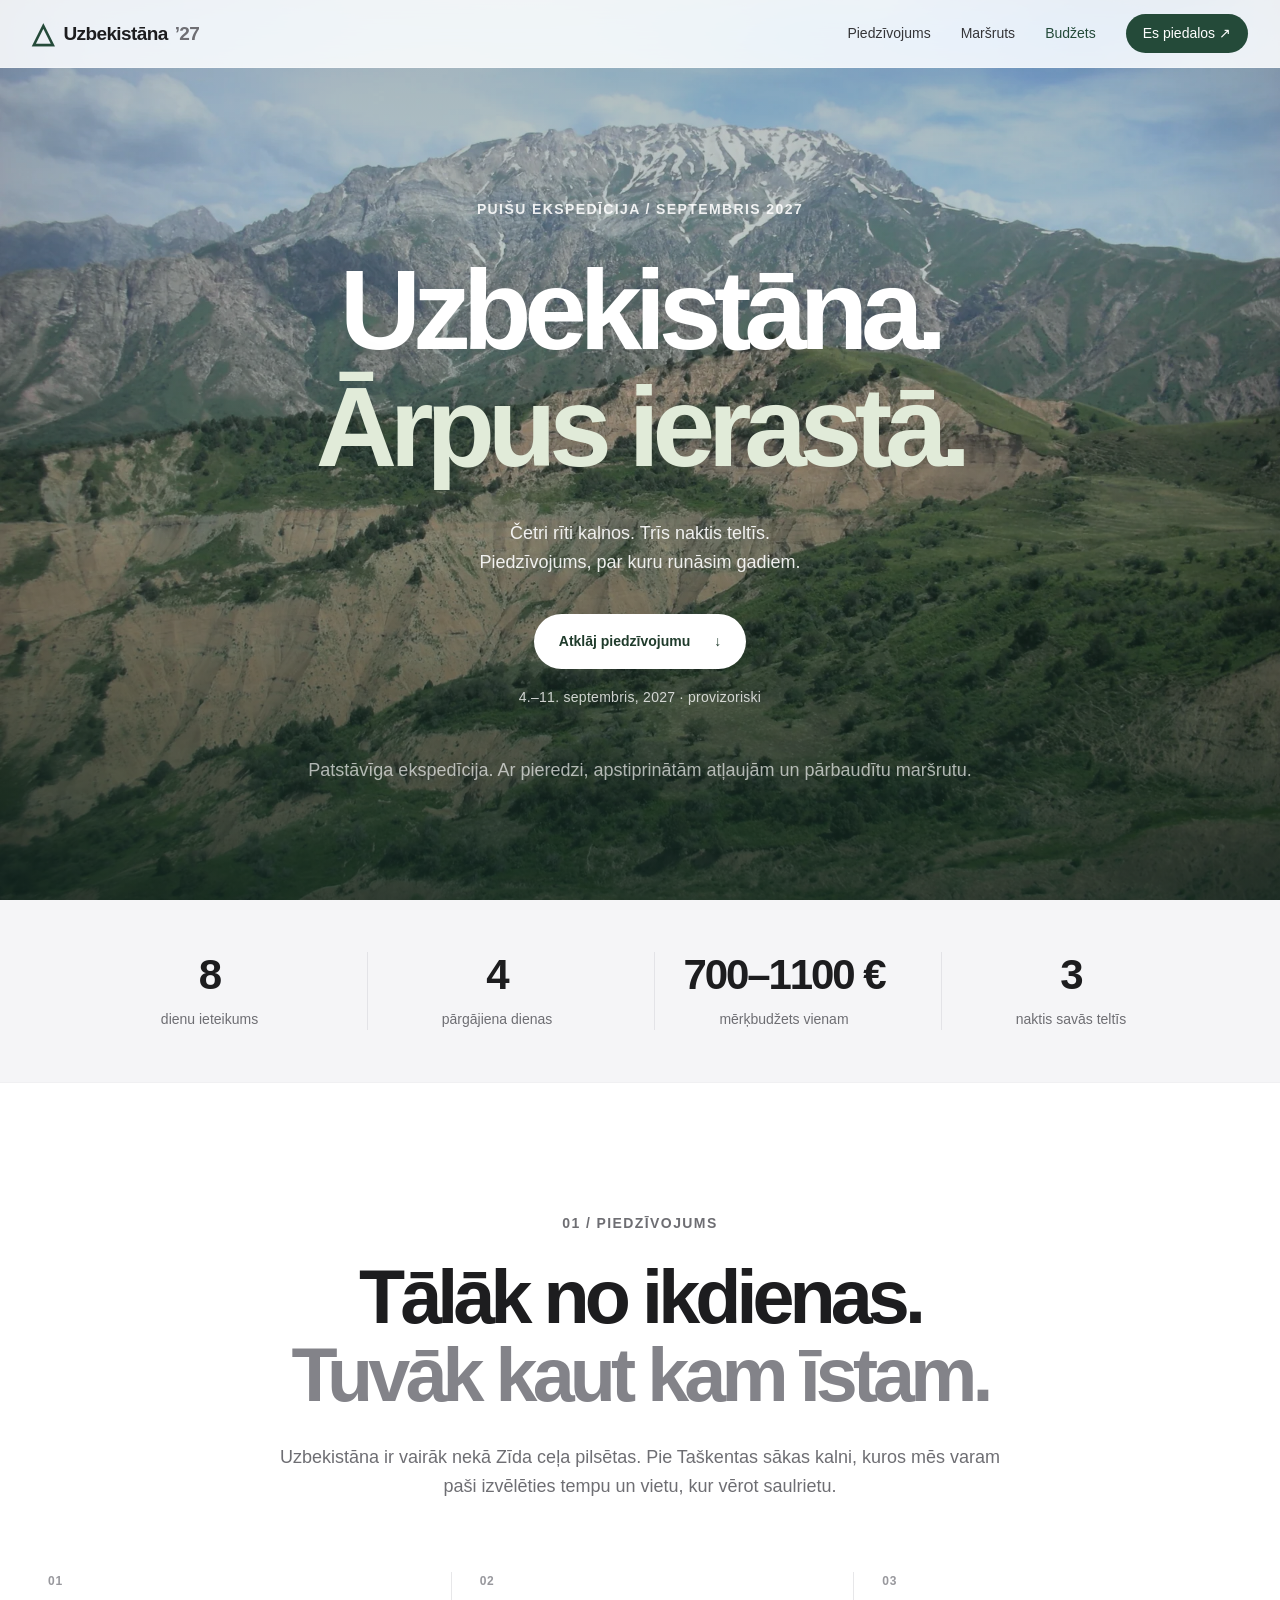
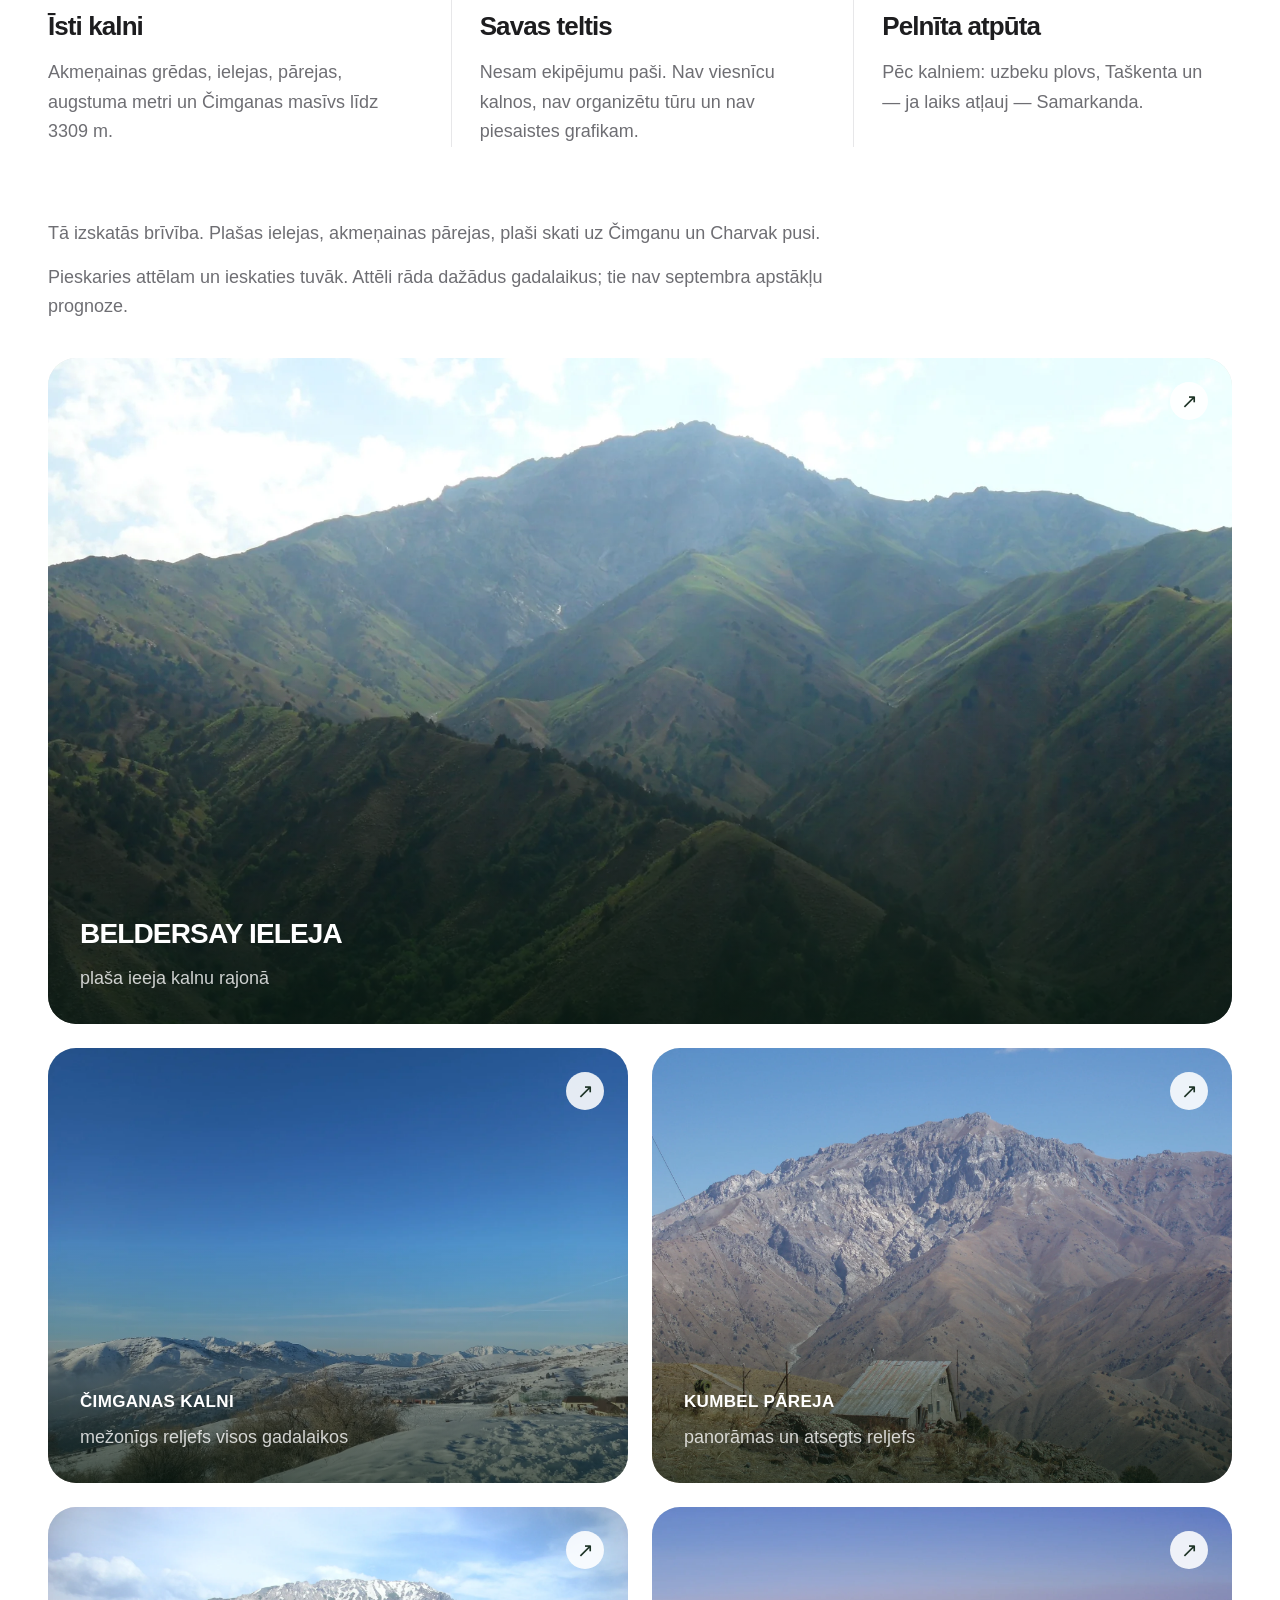
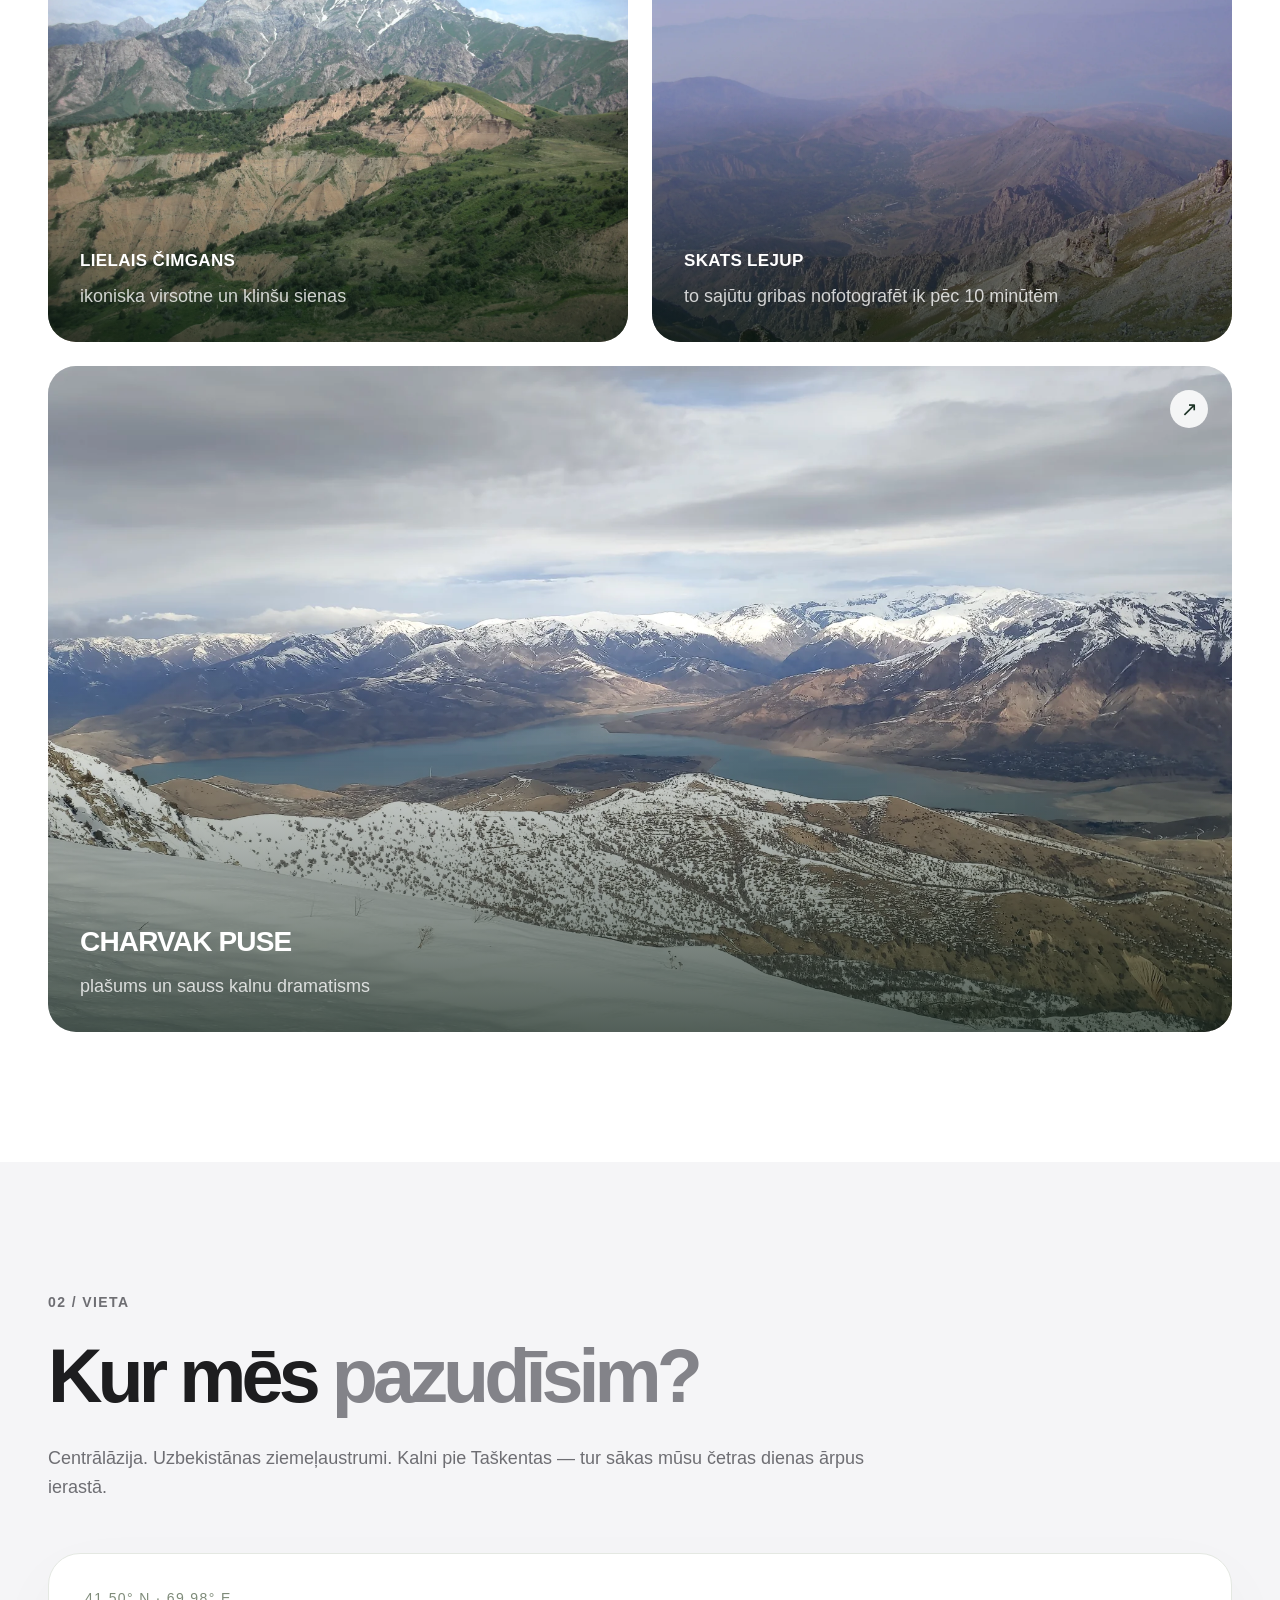
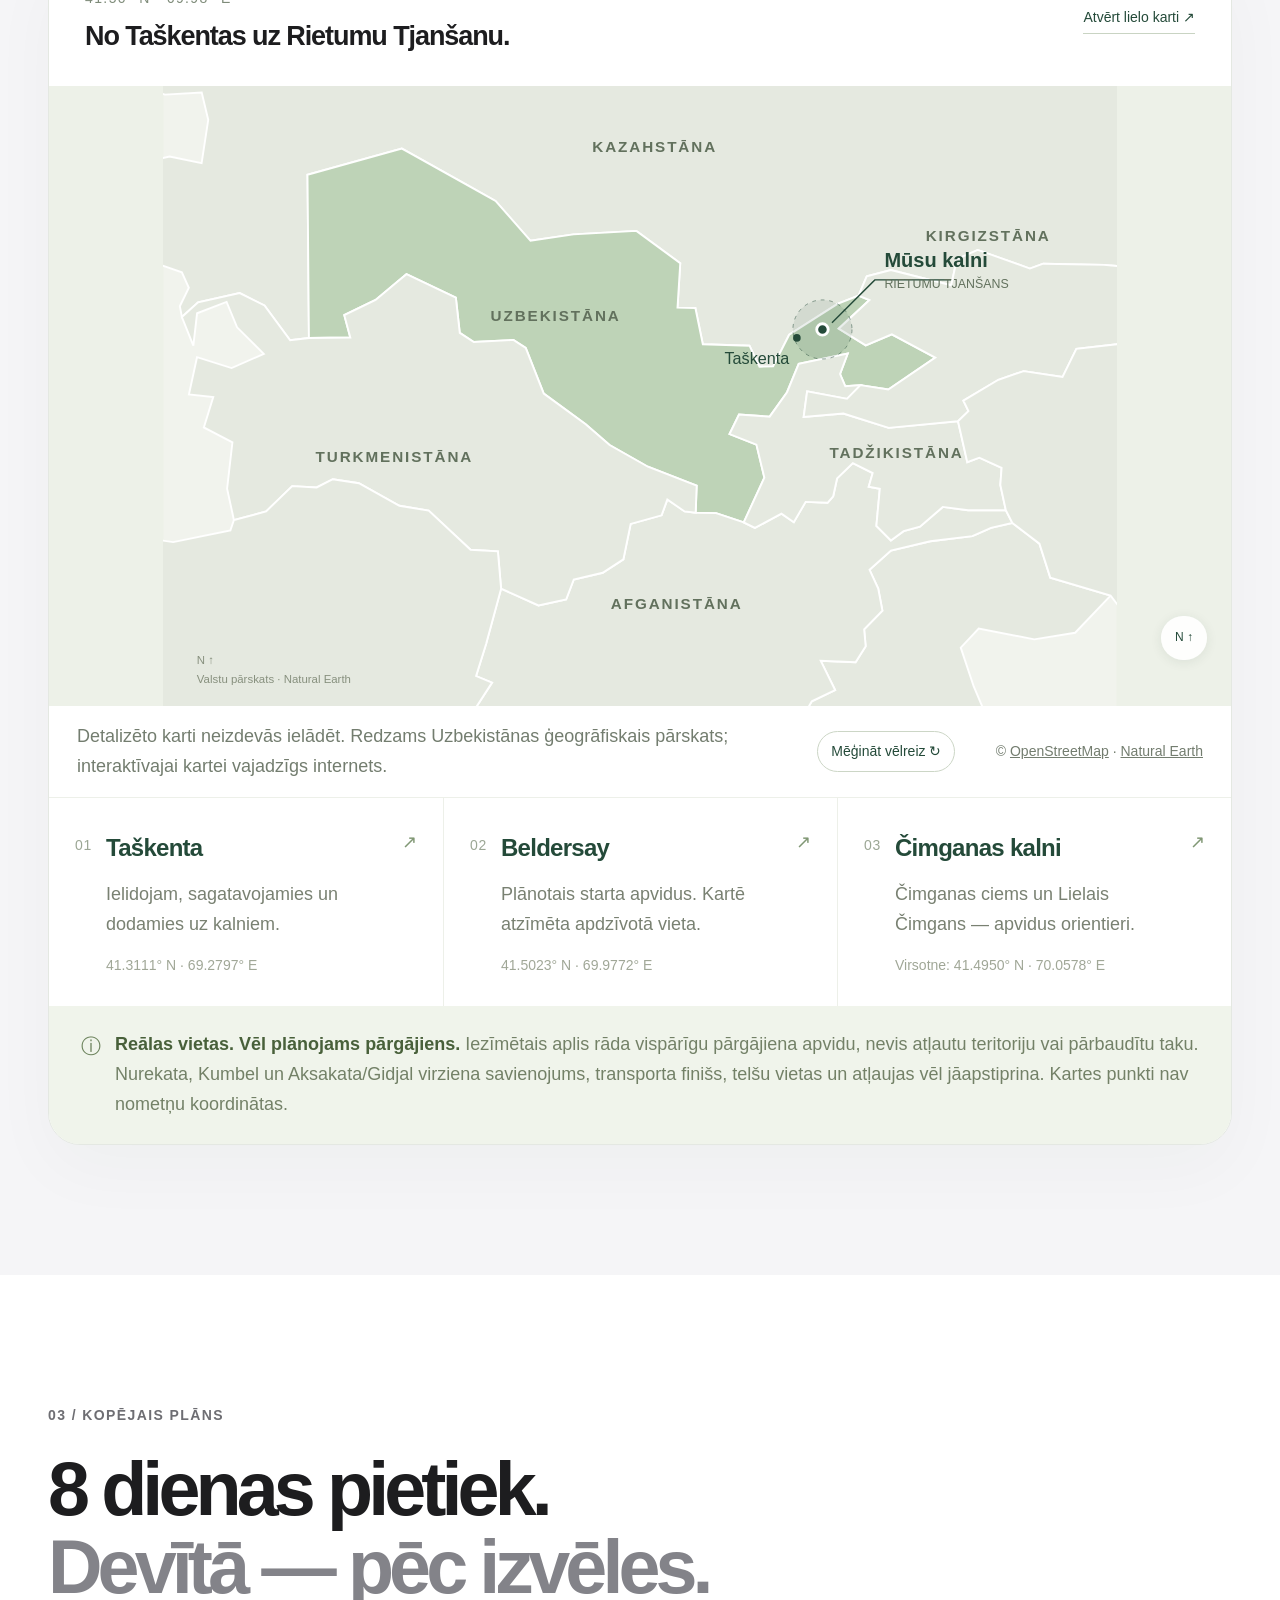
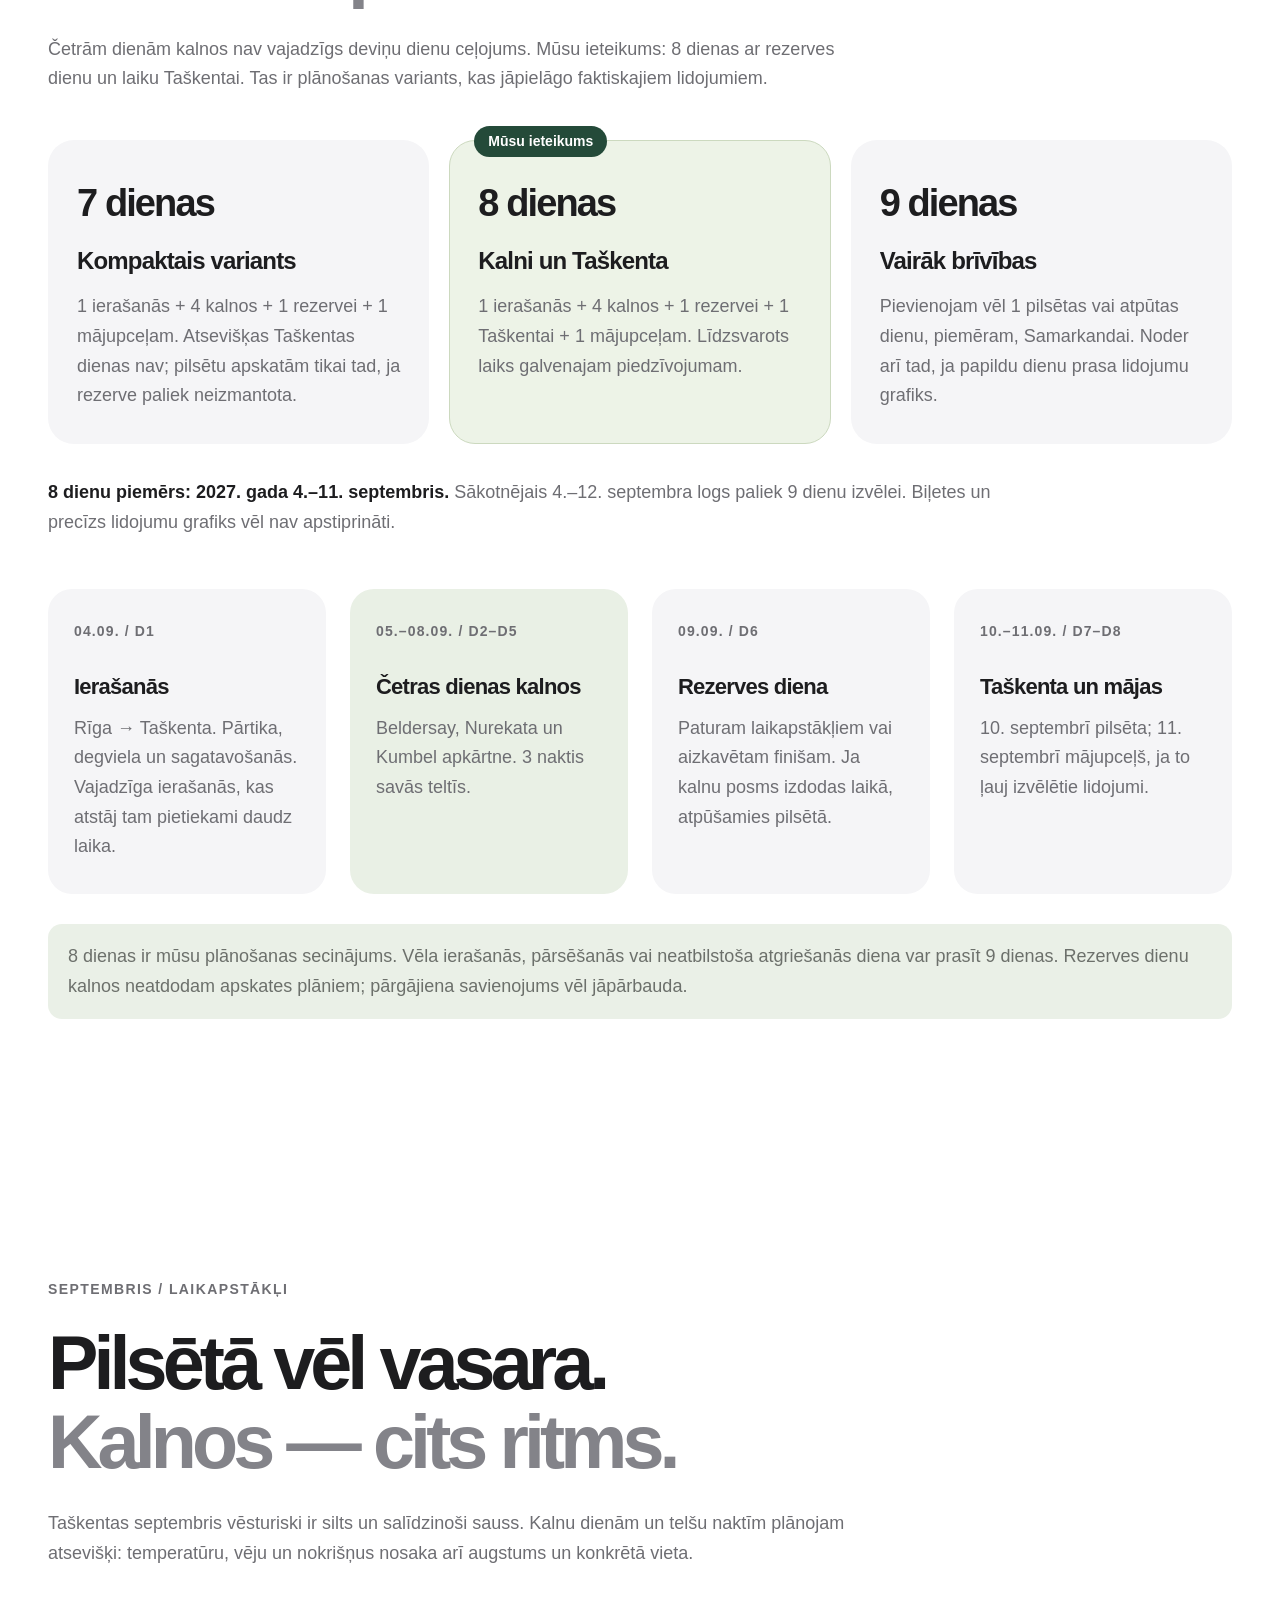
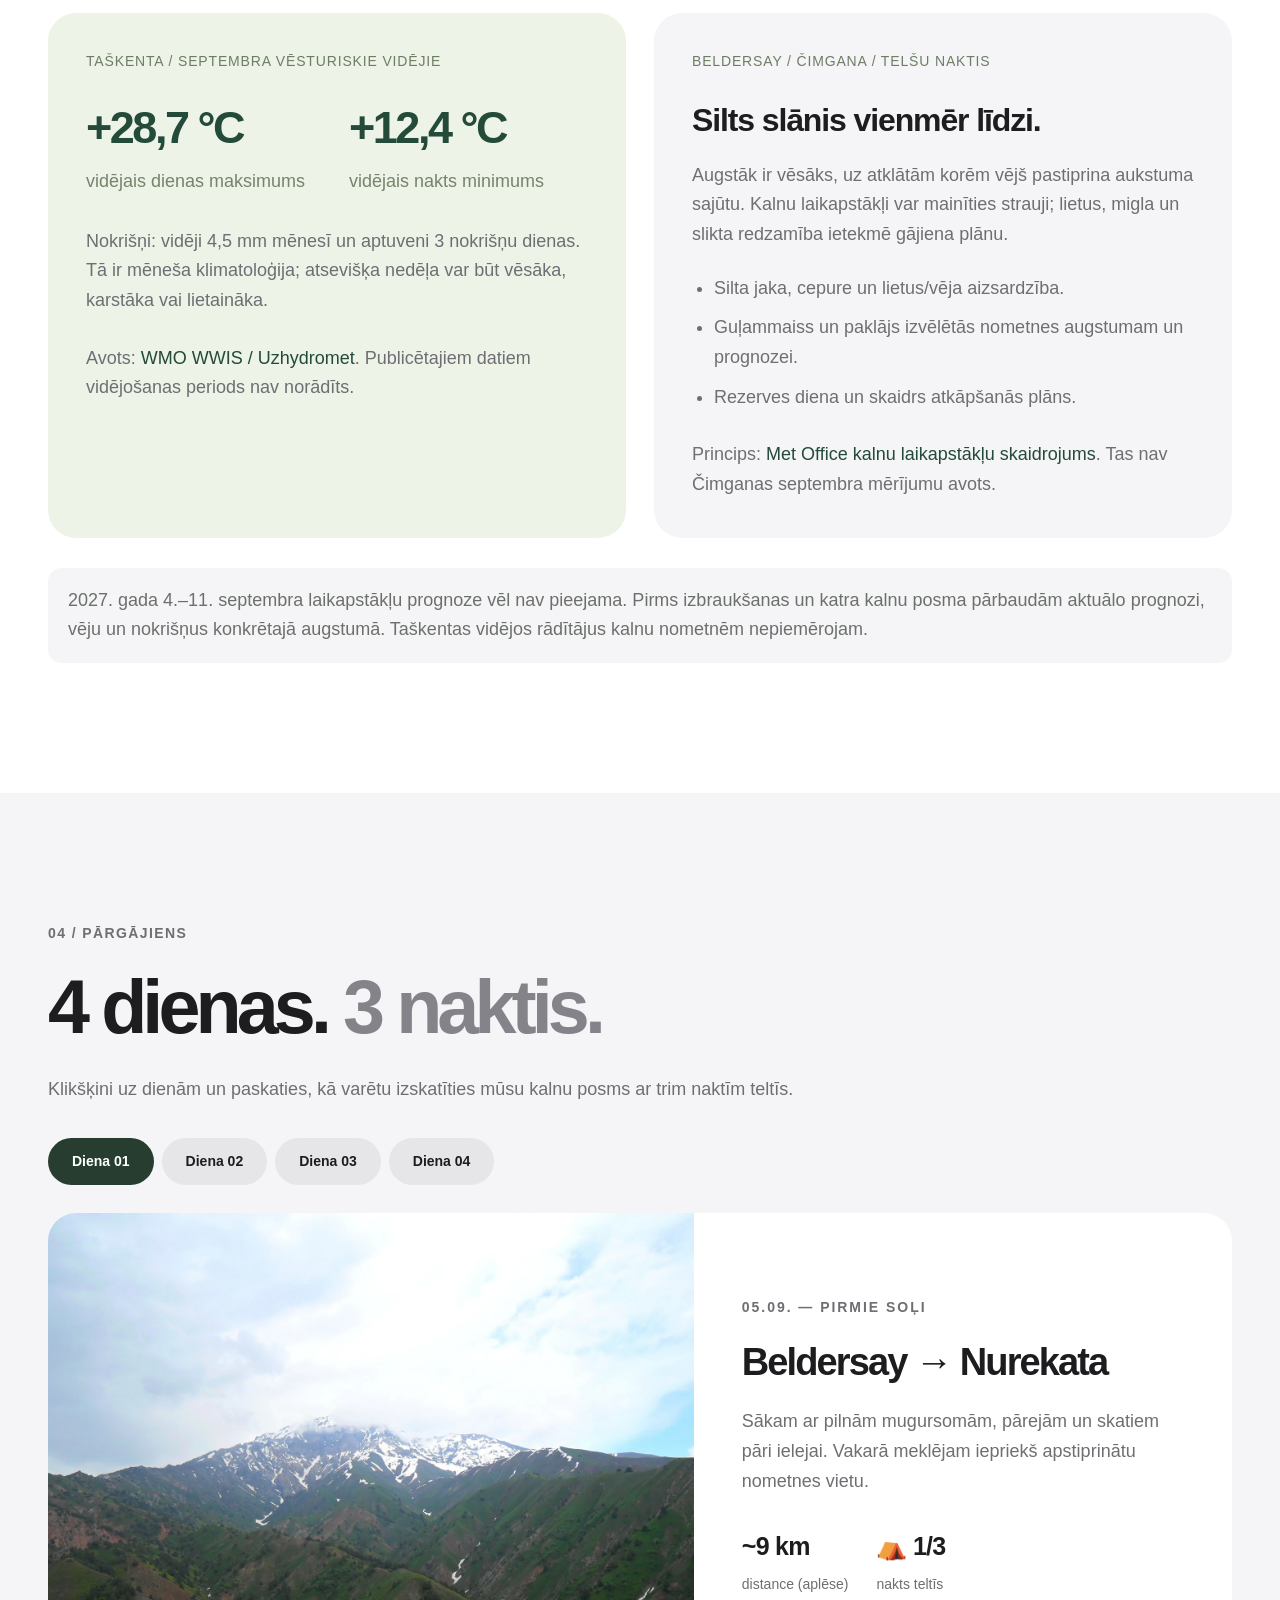
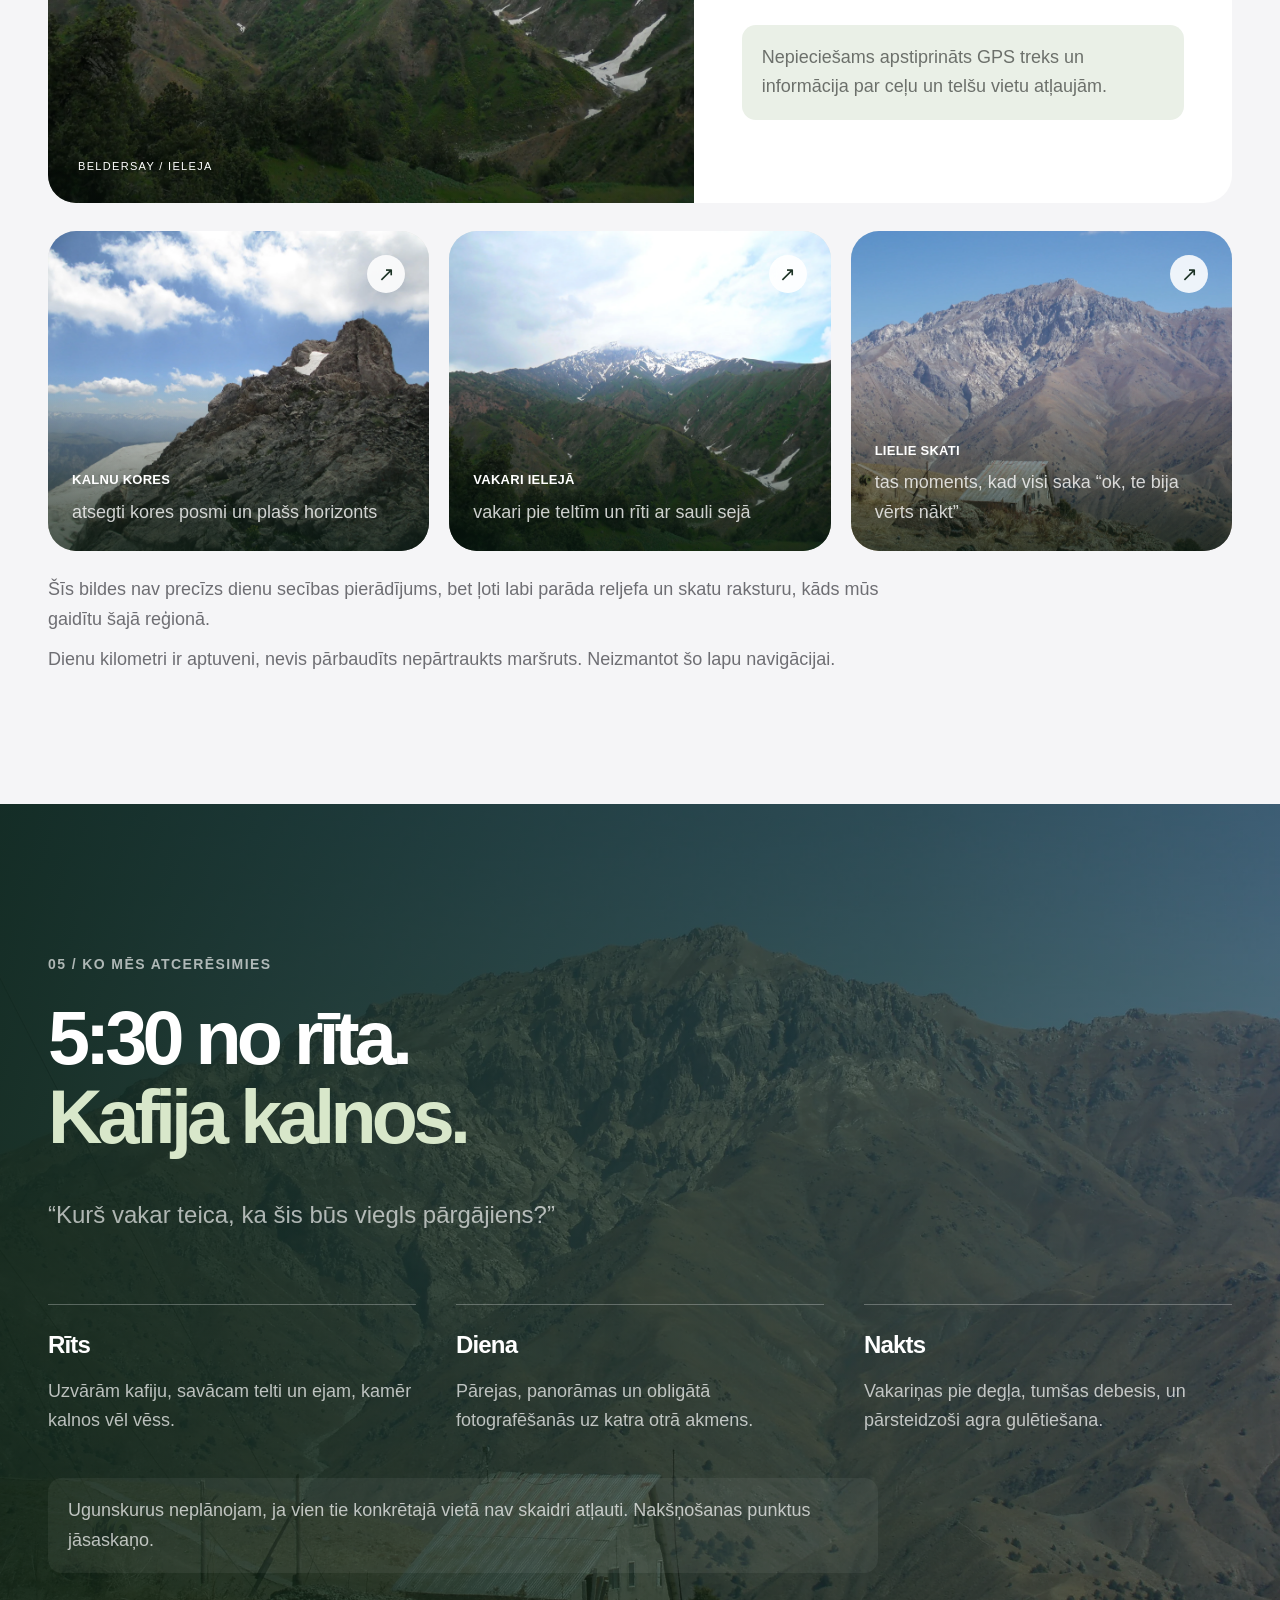
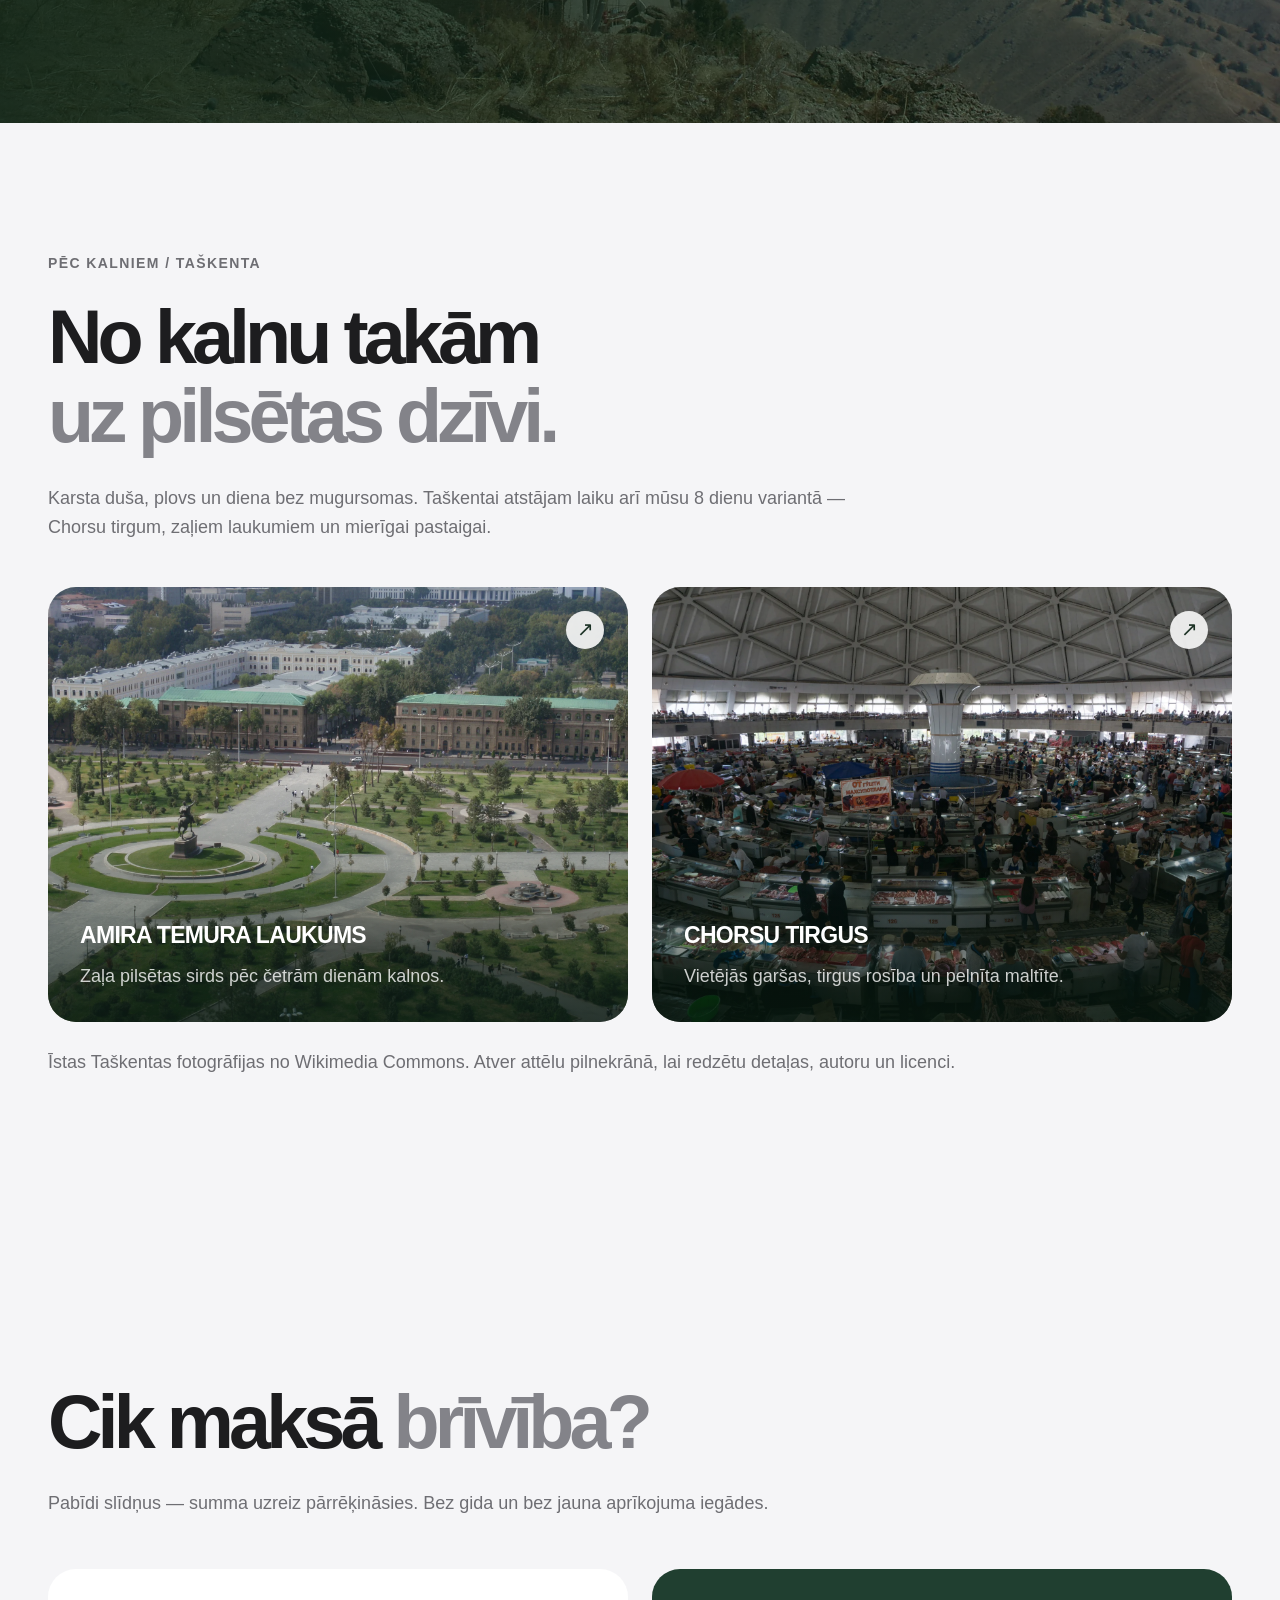
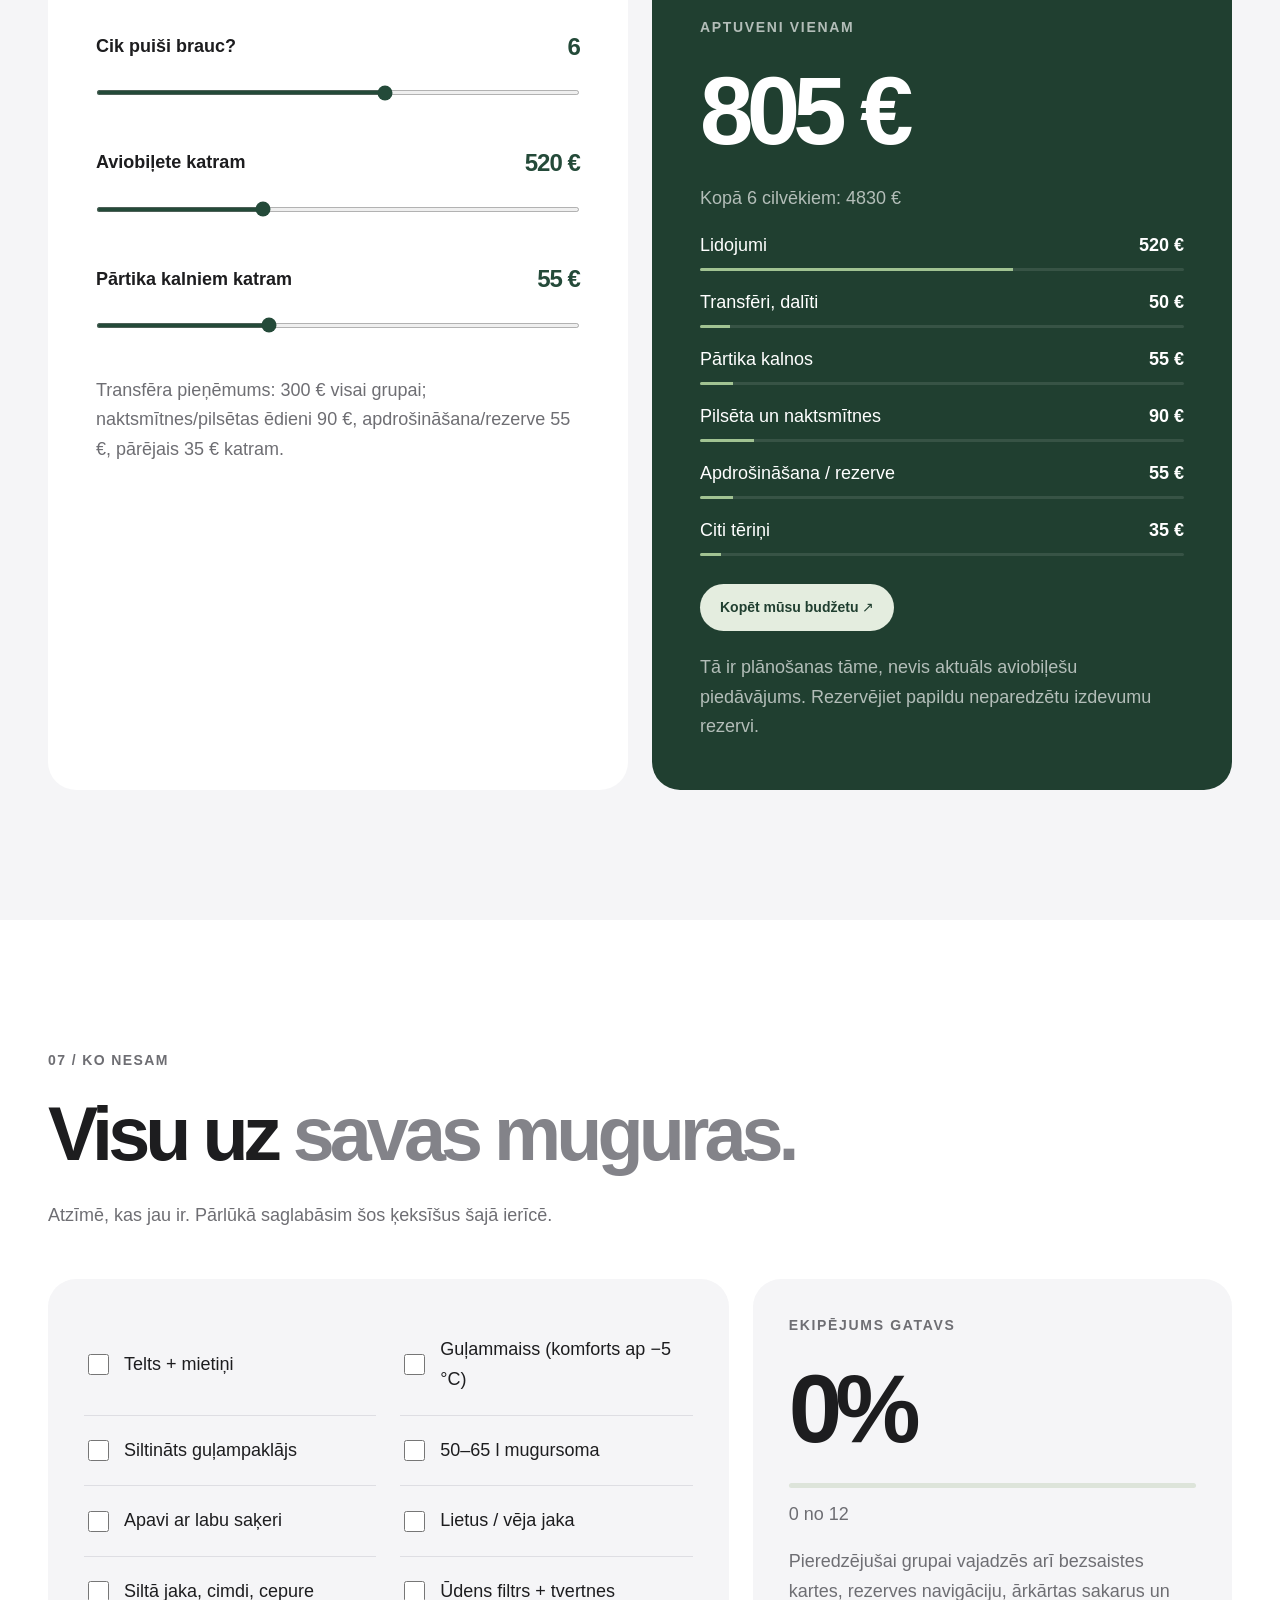
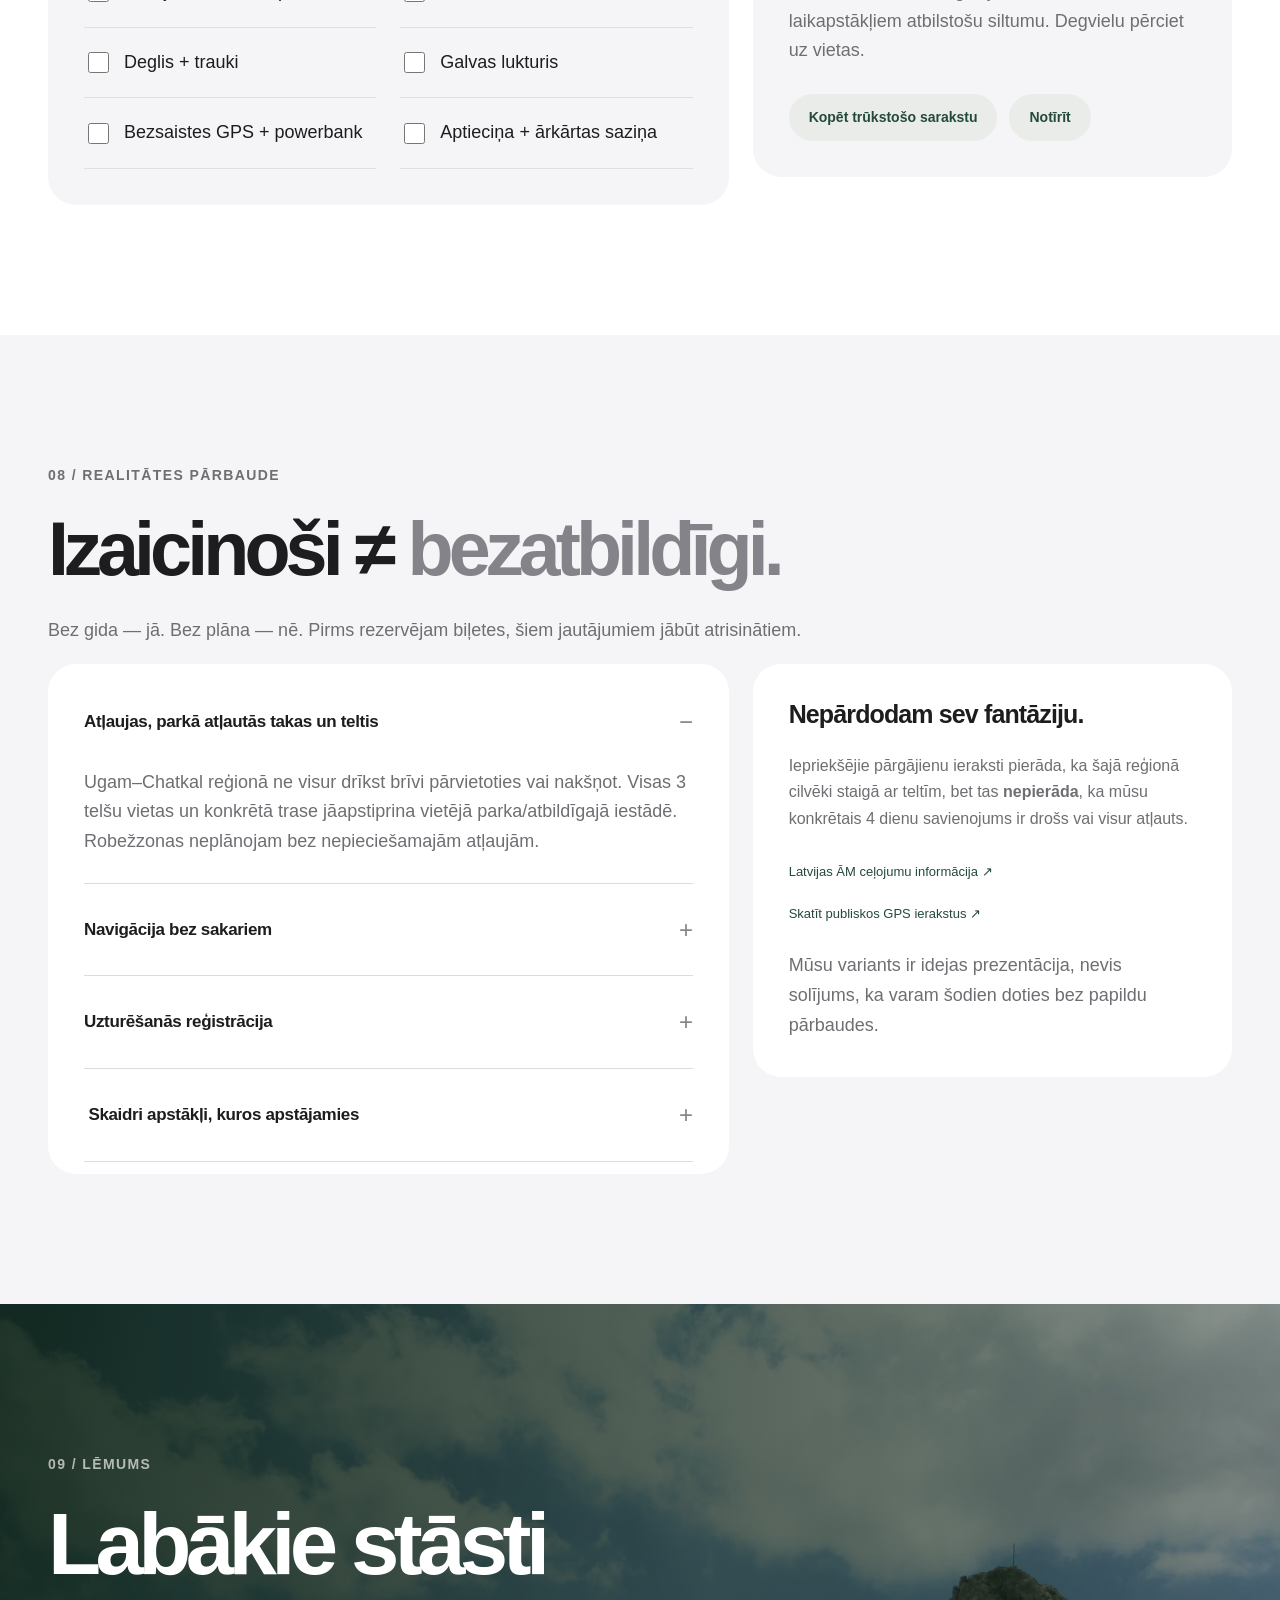
==== commit 0fc3b05b: "Improve reading scale, compare trip lengths, and add September climate and Tashkent photos" ====
--- a/index.html
+++ b/index.html
@@ -7,12 +7,12 @@
 
 
 <link rel="stylesheet" href="assets/vendor/leaflet/leaflet.css">
-<link rel="stylesheet" href="assets/css/style.css?v=map-4">
+<link rel="stylesheet" href="assets/css/style.css?v=readable-5">
 <link rel="icon" href="assets/favicon.svg" type="image/svg+xml">
 <meta property="og:type" content="website">
 <meta property="og:locale" content="lv_LV">
 <meta property="og:title" content="UZBEKISTĀNA ’27 — Puišu ekspedīcija">
-<meta property="og:description" content="Četri rīti kalnos. Trīs naktis teltīs. 4.–12. septembris, 2027. Pievienojies piedzīvojumam Rietumu Tjanšanā.">
+<meta property="og:description" content="Četri rīti kalnos. Trīs naktis teltīs. 4.–11. septembris, 2027 · provizoriski. Pievienojies piedzīvojumam Rietumu Tjanšanā.">
 <meta property="og:url" content="https://koskalns.github.io/uzbekistana27/">
 <meta property="og:image" content="https://koskalns.github.io/uzbekistana27/assets/images/social.jpg">
 <meta name="twitter:card" content="summary_large_image">
@@ -23,8 +23,8 @@
 <div class="shell" id="shell">
 <header class="topbar"><a href="#sakums" class="brand" id="homeLink" aria-label="Uzbekistāna 2027 — sākums"><span class="brand-icon" aria-hidden="true">△</span> Uzbekistāna <span class="brand-year">’27</span></a><nav aria-label="Galvenā navigācija"><a href="#kapec">Piedzīvojums</a><a href="#marsruts">Maršruts</a><a href="#budzets">Budžets</a><a class="nav-cta" href="#braucam">Es piedalos <span aria-hidden="true">↗</span></a></nav><div class="chapter-line" id="chapterLine" aria-hidden="true"></div></header>
 <main id="main">
-<section id="sakums" class="scene hero" aria-labelledby="sakums-title" data-name="Sākums"><div class="photo" style="background-image:url('assets/images/greater-chimgan-mountain.webp')"></div><div class="darken"></div><div class="content vcenter"><div class="eyebrow">PUIŠU EKSPEDĪCIJA / SEPTEMBRIS 2027</div><h1 id="sakums-title">Uzbekistāna.<br><span class="ital">Ārpus ierastā.</span></h1><p class="subtitle">Četri rīti kalnos. Trīs naktis teltīs.<br>Piedzīvojums, par kuru runāsim gadiem.</p><div class="hero-actions"><a class="btn" href="#kapec">Atklāj piedzīvojumu <span aria-hidden="true">↓</span></a><span class="trip-date">4.–12. septembris, 2027</span></div><div class="source-small" style="margin-top:22px">Patstāvīga ekspedīcija. Ar pieredzi, apstiprinātām atļaujām un pārbaudītu maršrutu.</div></div></section>
-<div class="expedition-facts" aria-label="Ekspedīcija skaitļos"><div class="hero-notes"><div><span class="big-number">9</span><span class="stat-label">ceļojuma dienas</span></div><div><span class="big-number">4</span><span class="stat-label">pārgājiena dienas</span></div><div><span class="big-number">700–1100 €</span><span class="stat-label">mērķbudžets vienam</span></div><div><span class="big-number">3</span><span class="stat-label">naktis savās teltīs</span></div></div></div>
+<section id="sakums" class="scene hero" aria-labelledby="sakums-title" data-name="Sākums"><div class="photo" style="background-image:url('assets/images/greater-chimgan-mountain.webp')"></div><div class="darken"></div><div class="content vcenter"><div class="eyebrow">PUIŠU EKSPEDĪCIJA / SEPTEMBRIS 2027</div><h1 id="sakums-title">Uzbekistāna.<br><span class="ital">Ārpus ierastā.</span></h1><p class="subtitle">Četri rīti kalnos. Trīs naktis teltīs.<br>Piedzīvojums, par kuru runāsim gadiem.</p><div class="hero-actions"><a class="btn" href="#kapec">Atklāj piedzīvojumu <span aria-hidden="true">↓</span></a><span class="trip-date">4.–11. septembris, 2027 · provizoriski</span></div><div class="source-small" style="margin-top:22px">Patstāvīga ekspedīcija. Ar pieredzi, apstiprinātām atļaujām un pārbaudītu maršrutu.</div></div></section>
+<div class="expedition-facts" aria-label="Ekspedīcija skaitļos"><div class="hero-notes"><div><span class="big-number">8</span><span class="stat-label">dienu ieteikums</span></div><div><span class="big-number">4</span><span class="stat-label">pārgājiena dienas</span></div><div><span class="big-number">700–1100 €</span><span class="stat-label">mērķbudžets vienam</span></div><div><span class="big-number">3</span><span class="stat-label">naktis savās teltīs</span></div></div></div>
 
 
 <section id="kapec" class="scene" aria-labelledby="kapec-title" data-name="Kāpēc tur"><div class="content vcenter"><div class="eyebrow">01 / PIEDZĪVOJUMS</div><h2 id="kapec-title">Tālāk no ikdienas.<br><span class="highlight">Tuvāk kaut kam īstam.</span></h2><p class="subtitle">Uzbekistāna ir vairāk nekā Zīda ceļa pilsētas. Pie Taškentas sākas kalni, kuros mēs varam paši izvēlēties tempu un vietu, kur vērot saulrietu.</p><div class="grid" style="margin-top:24px"><div class="panel feature col-4"><h3>Īsti kalni</h3><p>Akmeņainas grēdas, ielejas, pārejas, augstuma metri un Čimganas masīvs līdz 3309 m.</p><span class="ghost-num">01</span></div><div class="panel feature col-4"><h3>Savas teltis</h3><p>Nesam ekipējumu paši. Nav viesnīcu kalnos, nav organizētu tūru un nav piesaistes grafikam.</p><span class="ghost-num">02</span></div><div class="panel feature col-4"><h3>Pelnīta atpūta</h3><p>Pēc kalniem: uzbeku plovs, Taškenta un — ja laiks atļauj — Samarkanda.</p><span class="ghost-num">03</span></div></div><p class="gallery-intro">Tā izskatās brīvība. Plašas ielejas, akmeņainas pārejas, plaši skati uz Čimganu un Charvak pusi. <span style="color:#d6f48b">Pieskaries attēlam un ieskaties tuvāk. Attēli rāda dažādus gadalaikus; tie nav septembra apstākļu prognoze.</span></p><div class="visual-gallery" aria-label="Skatu galerija"><figure class="visual-card"><img loading="lazy" alt="Beldersay ieleja" src="assets/images/beldersay-valley.webp" width="1920" height="1440" decoding="async"><figcaption><b>BELDERSAY IELEJA</b><span>plaša ieeja kalnu rajonā</span></figcaption></figure><figure class="visual-card"><img loading="lazy" alt="Čimganas kalni ziemā" src="assets/images/chimgan-mountains.webp" width="1440" height="1440" decoding="async"><figcaption><b>ČIMGANAS KALNI</b><span>mežonīgs reljefs visos gadalaikos</span></figcaption></figure><figure class="visual-card"><img loading="lazy" alt="Skats no Kumbel uz Čimganu" src="assets/images/kumbel-to-chimgan.webp" width="1920" height="1440" decoding="async"><figcaption><b>KUMBEL PĀREJA</b><span>panorāmas un atsegts reljefs</span></figcaption></figure><figure class="visual-card"><img loading="lazy" alt="Lielā Čimgana kalns" src="assets/images/greater-chimgan-mountain.webp" width="1920" height="1440" decoding="async"><figcaption><b>LIELAIS ČIMGANS</b><span>ikoniska virsotne un klinšu sienas</span></figcaption></figure><figure class="visual-card"><img loading="lazy" alt="Skats lejup uz Čimganu" src="assets/images/view-down-to-chimgan.webp" width="1920" height="1440" decoding="async"><figcaption><b>SKATS LEJUP</b><span>to sajūtu gribas nofotografēt ik pēc 10 minūtēm</span></figcaption></figure><figure class="visual-card"><img loading="lazy" alt="Skats uz Charvak no Mazās Čimganas" src="assets/images/charvak-from-small-chimgan.webp" width="1920" height="1080" decoding="async"><figcaption><b>CHARVAK PUSE</b><span>plašums un sauss kalnu dramatisms</span></figcaption></figure></div></div></section>
@@ -48,12 +48,22 @@
 <div class="geo-note" id="mapDisclaimer"><span class="geo-note-symbol" aria-hidden="true">ⓘ</span><p><b>Reālas vietas. Vēl plānojams pārgājiens.</b> Iezīmētais aplis rāda vispārīgu pārgājiena apvidu, nevis atļautu teritoriju vai pārbaudītu taku. Nurekata, Kumbel un Aksakata/Gidjal virziena savienojums, transporta finišs, telšu vietas un atļaujas vēl jāapstiprina. Kartes punkti nav nometņu koordinātas.</p></div>
 </div></div></section>
 
-<section id="devinas-dienas" class="scene" aria-labelledby="devinas-dienas-title" data-name="9 dienas"><div class="content vcenter"><div class="eyebrow">03 / KOPĒJAIS PLĀNS</div><h2 id="devinas-dienas-title">9 dienas.<br><span class="highlight">Viens labs stāsts.</span></h2><p class="subtitle">Iespējamie datumi: 2027. gada 4.–12. septembris. Precīzas lidojumu dienas vēl jāsaskaņo.</p><div class="timeline"><div class="tday"><div class="dayid">04.09. / D1</div><h3>Ierašanās</h3><p>Rīga → Taškenta. Plovs, pārtika, gāze, pārbaude.</p></div><div class="tday focus"><div class="dayid">05.–08.09. / D2–D5</div><h3>Četras dienas kalnos</h3><p>Beldersay, Nurekata, Kumbel apkārtne. 3 naktis teltīs.</p></div><div class="tday"><div class="dayid">09.09. / D6</div><h3>Rezerves diena</h3><p>Slikts laiks? Atpūta? Elastīga diena drošībai.</p></div><div class="tday"><div class="dayid">10.–12.09. / D7–D9</div><h3>Pilsētas + mājas</h3><p>Taškenta, iespējams Samarkanda, un lidojums mājup.</p></div></div><div class="site-notice" style="margin-top:22px">Ekspedīcijas 4 dienu maršruts paredzēts pieredzējušai grupai, bez tehniska alpīnisma.</div></div></section>
+<section id="devinas-dienas" class="scene" aria-labelledby="devinas-dienas-title" data-name="Ceļojuma ilgums"><div class="content vcenter"><div class="eyebrow">03 / KOPĒJAIS PLĀNS</div><h2 id="devinas-dienas-title">8 dienas pietiek.<br><span class="highlight">Devītā — pēc izvēles.</span></h2><p class="subtitle">Četrām dienām kalnos nav vajadzīgs deviņu dienu ceļojums. Mūsu ieteikums: 8 dienas ar rezerves dienu un laiku Taškentai. Tas ir plānošanas variants, kas jāpielāgo faktiskajiem lidojumiem.</p>
+<div class="duration-options" aria-label="Ceļojuma ilguma salīdzinājums"><article class="duration-option"><span class="duration-days">7 dienas</span><h3>Kompaktais variants</h3><p>1 ierašanās + 4 kalnos + 1 rezervei + 1 mājupceļam. Atsevišķas Taškentas dienas nav; pilsētu apskatām tikai tad, ja rezerve paliek neizmantota.</p></article><article class="duration-option recommended"><span class="duration-badge">Mūsu ieteikums</span><span class="duration-days">8 dienas</span><h3>Kalni un Taškenta</h3><p>1 ierašanās + 4 kalnos + 1 rezervei + 1 Taškentai + 1 mājupceļam. Līdzsvarots laiks galvenajam piedzīvojumam.</p></article><article class="duration-option"><span class="duration-days">9 dienas</span><h3>Vairāk brīvības</h3><p>Pievienojam vēl 1 pilsētas vai atpūtas dienu, piemēram, Samarkandai. Noder arī tad, ja papildu dienu prasa lidojumu grafiks.</p></article></div>
+<p class="plan-dates"><b>8 dienu piemērs: 2027. gada 4.–11. septembris.</b> Sākotnējais 4.–12. septembra logs paliek 9 dienu izvēlei. Biļetes un precīzs lidojumu grafiks vēl nav apstiprināti.</p>
+<div class="timeline"><div class="tday"><div class="dayid">04.09. / D1</div><h3>Ierašanās</h3><p>Rīga → Taškenta. Pārtika, degviela un sagatavošanās. Vajadzīga ierašanās, kas atstāj tam pietiekami daudz laika.</p></div><div class="tday focus"><div class="dayid">05.–08.09. / D2–D5</div><h3>Četras dienas kalnos</h3><p>Beldersay, Nurekata un Kumbel apkārtne. 3 naktis savās teltīs.</p></div><div class="tday"><div class="dayid">09.09. / D6</div><h3>Rezerves diena</h3><p>Paturam laikapstākļiem vai aizkavētam finišam. Ja kalnu posms izdodas laikā, atpūšamies pilsētā.</p></div><div class="tday"><div class="dayid">10.–11.09. / D7–D8</div><h3>Taškenta un mājas</h3><p>10. septembrī pilsēta; 11. septembrī mājupceļš, ja to ļauj izvēlētie lidojumi.</p></div></div>
+<div class="site-notice">8 dienas ir mūsu plānošanas secinājums. Vēla ierašanās, pārsēšanās vai neatbilstoša atgriešanās diena var prasīt 9 dienas. Rezerves dienu kalnos neatdodam apskates plāniem; pārgājiena savienojums vēl jāpārbauda.</div></div></section>
 
+
+<section id="laikapstakli" class="scene" aria-labelledby="laikapstakli-title" data-name="Septembra laikapstākļi"><div class="content"><div class="eyebrow">SEPTEMBRIS / LAIKAPSTĀKĻI</div><h2 id="laikapstakli-title">Pilsētā vēl vasara.<br><span class="highlight">Kalnos — cits ritms.</span></h2><p class="subtitle">Taškentas septembris vēsturiski ir silts un salīdzinoši sauss. Kalnu dienām un telšu naktīm plānojam atsevišķi: temperatūru, vēju un nokrišņus nosaka arī augstums un konkrētā vieta.</p>
+<div class="weather-layout"><article class="weather-city"><span class="weather-label">TAŠKENTA / SEPTEMBRA VĒSTURISKIE VIDĒJIE</span><div class="weather-temperatures"><div><strong>+28,7 °C</strong><span>vidējais dienas maksimums</span></div><div><strong>+12,4 °C</strong><span>vidējais nakts minimums</span></div></div><p>Nokrišņi: vidēji 4,5 mm mēnesī un aptuveni 3 nokrišņu dienas. Tā ir mēneša klimatoloģija; atsevišķa nedēļa var būt vēsāka, karstāka vai lietaināka.</p><p class="weather-source">Avots: <a href="https://worldweather.wmo.int/en/city.html?cityId=115" target="_blank" rel="noopener">WMO WWIS / Uzhydromet</a>. Publicētajiem datiem vidējošanas periods nav norādīts.</p></article><article class="weather-mountains"><span class="weather-label">BELDERSAY / ČIMGANA / TELŠU NAKTIS</span><h3>Silts slānis vienmēr līdzi.</h3><p>Augstāk ir vēsāks, uz atklātām korēm vējš pastiprina aukstuma sajūtu. Kalnu laikapstākļi var mainīties strauji; lietus, migla un slikta redzamība ietekmē gājiena plānu.</p><ul><li>Silta jaka, cepure un lietus/vēja aizsardzība.</li><li>Guļammaiss un paklājs izvēlētās nometnes augstumam un prognozei.</li><li>Rezerves diena un skaidrs atkāpšanās plāns.</li></ul><p class="weather-source">Princips: <a href="https://weather.metoffice.gov.uk/guides/mountain/forecast" target="_blank" rel="noopener">Met Office kalnu laikapstākļu skaidrojums</a>. Tas nav Čimganas septembra mērījumu avots.</p></article></div>
+<div class="site-notice">2027. gada 4.–11. septembra laikapstākļu prognoze vēl nav pieejama. Pirms izbraukšanas un katra kalnu posma pārbaudām aktuālo prognozi, vēju un nokrišņus konkrētajā augstumā. Taškentas vidējos rādītājus kalnu nometnēm nepiemērojam.</div></div></section>
 <section id="pargajiens" class="scene" aria-labelledby="pargajiens-title" data-name="Kalnu dienas"><div class="content vcenter"><div class="eyebrow">04 / PĀRGĀJIENS</div><h2 id="pargajiens-title">4 dienas. <span class="highlight">3 naktis.</span></h2><p class="muted">Klikšķini uz dienām un paskaties, kā varētu izskatīties mūsu kalnu posms ar trim naktīm teltīs.</p><div class="phase-tab-row" role="tablist" aria-label="Pārgājiena diena"><button type="button" class="phase-tab selected" data-trail="0" role="tab" aria-selected="true">Diena 01</button><button type="button" class="phase-tab" data-trail="1" role="tab" aria-selected="false">Diena 02</button><button type="button" class="phase-tab" data-trail="2" role="tab" aria-selected="false">Diena 03</button><button type="button" class="phase-tab" data-trail="3" role="tab" aria-selected="false">Diena 04</button></div><div class="trail-layout"><div class="trail-photo" id="trailPhoto" style="background-image:url('assets/images/spring-beldersay-valley.webp')"><div class="trail-photo-label" id="trailPhotoLabel">BELDERSAY / IELEJA</div></div><div class="panel trail-info"><div class="tag" id="trailTag">05.09. — PIRMIE SOĻI</div><h3 id="trailName">Beldersay → Nurekata</h3><p id="trailText">Sākam ar pilnām mugursomām, pārejām un skatiem pāri ielejai. Vakarā meklējam iepriekš apstiprinātu nometnes vietu.</p><div class="metrics"><div class="metric"><strong id="trailKm">~9 km</strong><em>distance (aplēse)</em></div><div class="metric"><strong id="trailNight">⛺ 1/3</strong><em>nakts teltīs</em></div></div><div class="note-box" id="trailRisk">Nepieciešams apstiprināts GPS treks un informācija par ceļu un telšu vietu atļaujām.</div></div></div><div class="mini-gallery" aria-label="Papildu skati no maršruta reģiona"><figure class="mini-shot"><img loading="lazy" alt="Čimganas virsotnes skats" src="assets/images/chimgan-peak.webp" width="1920" height="1440" decoding="async"><figcaption><b>KALNU KORES</b><span>atsegti kores posmi un plašs horizonts</span></figcaption></figure><figure class="mini-shot"><img loading="lazy" alt="Pavasara Beldersay ieleja" src="assets/images/spring-beldersay-valley.webp" width="1920" height="1440" decoding="async"><figcaption><b>VAKARI IELEJĀ</b><span>vakari pie teltīm un rīti ar sauli sejā</span></figcaption></figure><figure class="mini-shot"><img loading="lazy" alt="Skats no Kumbel uz Čimganu" src="assets/images/kumbel-to-chimgan.webp" width="1920" height="1440" decoding="async"><figcaption><b>LIELIE SKATI</b><span>tas moments, kad visi saka “ok, te bija vērts nākt”</span></figcaption></figure></div><div class="trail-extra-note">Šīs bildes nav precīzs dienu secības pierādījums, bet ļoti labi parāda reljefa un skatu raksturu, kāds mūs gaidītu šajā reģionā.</div><div class="source-small" style="margin-top:10px">Dienu kilometri ir aptuveni, nevis pārbaudīts nepārtraukts maršruts. Neizmantot šo lapu navigācijai.</div></div></section>
 
 <section id="nometne" class="scene" aria-labelledby="nometne-title" data-name="Dzīve teltīs"><div class="photo" style="background-image:url('assets/images/kumbel-to-chimgan.webp');opacity:.35"></div><div class="darken"></div><div class="content vcenter"><div class="eyebrow">05 / KO MĒS ATCERĒSIMIES</div><h2 id="nometne-title">5:30 no rīta.<br><span class="highlight">Kafija kalnos.</span></h2><p class="quote">“Kurš vakar teica, ka šis būs viegls pārgājiens?”</p><div class="camp-tiles"><div class="panel"><h3>Rīts</h3><p>Uzvārām kafiju, savācam telti un ejam, kamēr kalnos vēl vēss.</p></div><div class="panel"><h3>Diena</h3><p>Pārejas, panorāmas un obligātā fotografēšanās uz katra otrā akmens.</p></div><div class="panel"><h3>Nakts</h3><p>Vakariņas pie degļa, tumšas debesis, un pārsteidzoši agra gulētiešana.</p></div></div><div class="site-notice">Ugunskurus neplānojam, ja vien tie konkrētajā vietā nav skaidri atļauti. Nakšņošanas punktus jāsaskaņo.</div></div></section>
 
+
+<section id="taskenta" class="scene" aria-labelledby="taskenta-title" data-name="Taškenta"><div class="content"><div class="eyebrow">PĒC KALNIEM / TAŠKENTA</div><h2 id="taskenta-title">No kalnu takām<br><span class="highlight">uz pilsētas dzīvi.</span></h2><p class="subtitle">Karsta duša, plovs un diena bez mugursomas. Taškentai atstājam laiku arī mūsu 8 dienu variantā — Chorsu tirgum, zaļiem laukumiem un mierīgai pastaigai.</p><div class="visual-gallery city-gallery" aria-label="Taškentas fotogrāfijas"><figure class="visual-card"><img loading="lazy" src="assets/images/tashkent-amir-temur.webp" alt="Skats pār Amira Temura laukumu Taškentā" width="1920" height="1440" decoding="async"><figcaption><b>AMIRA TEMURA LAUKUMS</b><span>Zaļa pilsētas sirds pēc četrām dienām kalnos.</span></figcaption></figure><figure class="visual-card"><img loading="lazy" src="assets/images/tashkent-chorsu.webp" alt="Chorsu tirgus iekšpuse Taškentā" width="1920" height="1280" decoding="async"><figcaption><b>CHORSU TIRGUS</b><span>Vietējās garšas, tirgus rosība un pelnīta maltīte.</span></figcaption></figure></div><p class="city-note">Īstas Taškentas fotogrāfijas no Wikimedia Commons. Atver attēlu pilnekrānā, lai redzētu detaļas, autoru un licenci.</p></div></section>
 <section id="budzets" class="scene" aria-labelledby="budzets-title" data-name="Budžets"><div class="content vcenter"><div class="eyebrow">06 / REĀLI CIPARI</div><h2 id="budzets-title">Cik maksā <span class="highlight">brīvība?</span></h2><p class="subtitle">Pabīdi slīdņus — summa uzreiz pārrēķināsies. Bez gida un bez jauna aprīkojuma iegādes.</p><div class="cost-grid"><div class="panel"><div class="range-field"><div class="range-top"><label for="people">Cik puiši brauc?</label><output id="peopleOut">6</output></div><input type="range" id="people" min="3" max="8" step="1" value="6"></div><div class="range-field"><div class="range-top"><label for="flight">Aviobiļete katram</label><output id="flightOut">520 €</output></div><input type="range" id="flight" min="350" max="850" step="10" value="520"></div><div class="range-field"><div class="range-top"><label for="food">Pārtika kalniem katram</label><output id="foodOut">55 €</output></div><input type="range" id="food" min="25" max="110" step="5" value="55"></div><p class="small">Transfēra pieņēmums: 300 € visai grupai; naktsmītnes/pilsētas ēdieni 90 €, apdrošināšana/rezerve 55 €, pārējais 35 € katram.</p></div><div class="panel"><div class="total-label">Aptuveni VIENAM</div><div class="total-price" id="total">805 €</div><div class="muted" id="groupTotal">Kopā sešiem: 4830 €</div><div style="height:18px"></div><div class="cost-split" id="costSplit"></div><div class="button-row"><button class="btn small-btn" id="copyBudget">Kopēt mūsu budžetu ↗</button></div><p class="small">Tā ir plānošanas tāme, nevis aktuāls aviobiļešu piedāvājums. Rezervējiet papildu neparedzētu izdevumu rezervi.</p></div></div></div></section>
 
 <section id="ekipejums" class="scene" aria-labelledby="ekipejums-title" data-name="Ekipējums"><div class="content vcenter"><div class="eyebrow">07 / KO NESAM</div><h2 id="ekipejums-title">Visu uz <span class="highlight">savas muguras.</span></h2><p class="subtitle">Atzīmē, kas jau ir. Pārlūkā saglabāsim šos ķeksīšus šajā ierīcē.</p><div class="grid"><div class="panel col-7"><div class="check-grid" id="gearList"></div></div><div class="panel col-5"><div class="total-label">EKIPĒJUMS GATAVS</div><div class="total-price" id="gearPercent">0%</div><div class="progress-track"><div class="progress-fill" id="gearProgress"></div></div><div id="gearCount" class="muted">0 no 12</div><p class="small" style="margin-top:18px">Pieredzējušai grupai vajadzēs arī bezsaistes kartes, rezerves navigāciju, ārkārtas sakarus un laikapstākļiem atbilstošu siltumu. Degvielu pērciet uz vietas.</p><div class="button-row"><button class="btn secondary small-btn" id="copyGear">Kopēt trūkstošo sarakstu</button><button class="btn secondary small-btn" id="resetGear">Notīrīt</button></div></div></div></div></section>
@@ -62,7 +72,7 @@
 
 <section id="braucam" class="scene finale" aria-labelledby="braucam-title" data-name="Balsojums"><div class="photo" style="background-image:url('assets/images/chimgan-peak.webp');opacity:.27"></div><div class="darken"></div><div class="content vcenter"><div class="eyebrow">09 / LĒMUMS</div><h2 id="braucam-title">Labākie stāsti<br><span class="highlight">sākas ar “braucam”.</span></h2><p class="subtitle">Izvēlies savu atbildi. Pēc tam nokopē uzaicinājumu un iemet čatā.</p><div class="choice-row"><button class="choice" data-vote="Jā, esmu iekšā!"><span class="emoji">🔥</span><b>Es esmu iekšā</b><small>Biļetes, mugursoma, darām.</small></button><button class="choice" data-vote="Pārlieciniet mani ar datumiem un biļešu cenām."><span class="emoji">🤔</span><b>Vēl domāju</b><small>Gribu redzēt konkrētus datumus.</small></button><button class="choice" data-vote="Es braucu, ja būs daudz plova."><span class="emoji">🍚</span><b>Kur būs plovs?</b><small>Galvenais — ēšana pēc pārgājiena.</small></button></div><div class="button-row"><button class="btn" id="copyInvite">Kopēt uzaicinājumu ↗</button><button class="btn secondary" id="again">Atgriezties sākumā ↑</button></div><p class="small" style="margin-top:15px">Balsojums ir jautram efektam tikai šajā pārlūkā — draugu atbildes automātiski netiek apkopotas.</p></div><div id="confetti" class="confetti"></div></section>
 
-<section id="avoti" class="scene" aria-labelledby="avoti-title" data-name="Avoti"><div class="content vcenter"><div class="eyebrow">10 / AVOTI UN MAZĀ DRUKA</div><h2 id="avoti-title">Bez pārspīlējumiem.<br><span class="highlight">Ar labu plānu.</span></h2><div class="grid"><div class="col-6 panel credits"><h3>Pirms braucam — jāpārbauda</h3><ul><li><a href="https://www.mfa.gov.lv/lv/uzbekistana-celojumu-bridinajumi" target="_blank" rel="noopener">Latvijas ĀM: Uzbekistāna</a> — vīza, reģistrācija, robežzonas, brīdinājumi.</li><li><a href="https://www.wikiloc.com/trails/hiking/uzbekistan/toshkent/nurekata" target="_blank" rel="noopener">Wikiloc: Nurekata takas</a> — publiski pārgājienu ieraksti; nav drošības garantija.</li><li><a href="https://www.wikiloc.com/hiking-trails/chimgan-mountains-beldersay-to-gidjal-pt-2-268536017" target="_blank" rel="noopener">Beldersay → Gidjal ieraksta turpinājums</a> — autors daļu ceļa brauca ar auto.</li><li><a href="https://commons.wikimedia.org/wiki/Category:Greater_Chimgan" target="_blank" rel="noopener">Greater Chimgan fotogrāfiju kolekcija</a>.</li></ul><p>Attālumi, nakšņošanas punkti, septembra datumi un izmaksas ir <b>provizoriski</b>. Lapa nav GPS navigācijas rīks. Fotogrāfijas ilustrē reģionu dažādos gadalaikos. Autori, oriģinālie avoti un licences norādīti zemāk un pie katra foto pilnekrāna skatā.</p></div><div class="col-6 panel credits"><h3>Foto autori / licences</h3><ul><li><a href="https://commons.wikimedia.org/wiki/File:Greater_Chimgan_Mountain.JPG" target="_blank" rel="noopener">Greater Chimgan Mountain</a> — Dmitriy Page / Jabez, public domain.</li><li><a href="https://commons.wikimedia.org/wiki/File:Kumbel_to_Chimgan.JPG" target="_blank" rel="noopener">Kumbel to Chimgan</a> — Man77, CC BY-SA 3.0.</li><li><a href="https://commons.wikimedia.org/wiki/File:Beldersay_valley.JPG" target="_blank" rel="noopener">Beldersay valley</a> — German Stimban, CC BY-SA 4.0.</li><li><a href="https://commons.wikimedia.org/wiki/File:Spring_Beldersay_valley.JPG" target="_blank" rel="noopener">Spring Beldersay valley</a> — German Stimban, CC BY-SA 4.0.</li><li><a href="https://commons.wikimedia.org/wiki/File:Chimgan_peak.JPG" target="_blank" rel="noopener">Chimgan peak</a> — German Stimban, CC BY-SA 3.0.</li><li><a href="https://commons.wikimedia.org/wiki/File:Chimgan_Mountains.jpg" target="_blank" rel="noopener">Chimgan Mountains</a> — Anvarov Bobur Baxtiyor o'g'li, CC BY-SA 4.0.</li><li><a href="https://commons.wikimedia.org/wiki/File:View_down_to_Chimgan.JPG" target="_blank" rel="noopener">View down to Chimgan</a> — Denis vl, CC BY-SA 3.0.</li><li><a href="https://commons.wikimedia.org/wiki/File:%D0%92%D0%B8%D0%B4_%D1%81_%D0%9C%D0%B0%D0%BB%D0%BE%D0%B3%D0%BE_%D0%A7%D0%B8%D0%BC%D0%B3%D0%B0%D0%BD%D0%B0_%D0%BD%D0%B0_%D0%A7%D0%B0%D1%80%D0%B2%D0%B0%D0%BA.jpg" target="_blank" rel="noopener">Skats uz Charvak no Mazās Čimganas</a> — Галиев Ярослав, CC BY-SA 4.0.</li></ul><p>Foto samazināti, pārveidoti WebP formātā un attēloti ar izgriešanu un tumšinošiem pārklājumiem. Atvasinātie foto saglabā katra oriģināla licenci. <a href="assets/images/CREDITS.md">Pilni attēlu dati un licences ↗</a>. CC BY-SA 3.0 / 4.0 fotogrāfijas atbilstoši šo licenču noteikumiem.</p><p><a href="https://creativecommons.org/licenses/by-sa/3.0/" target="_blank">CC BY-SA 3.0</a> · <a href="https://creativecommons.org/licenses/by-sa/4.0/" target="_blank">CC BY-SA 4.0</a></p></div></div><div class="button-row"><button class="btn secondary" data-jump="0">← Atpakaļ uz sākumu</button></div></div></section>
+<section id="avoti" class="scene" aria-labelledby="avoti-title" data-name="Avoti"><div class="content vcenter"><div class="eyebrow">10 / AVOTI UN MAZĀ DRUKA</div><h2 id="avoti-title">Bez pārspīlējumiem.<br><span class="highlight">Ar labu plānu.</span></h2><div class="grid"><div class="col-6 panel credits"><h3>Pirms braucam — jāpārbauda</h3><ul><li><a href="https://worldweather.wmo.int/en/city.html?cityId=115" target="_blank" rel="noopener">WMO WWIS: Taškentas klimats</a> — vēsturiskie septembra vidējie; nav 2027. gada prognoze.</li><li><a href="https://weather.metoffice.gov.uk/guides/mountain/forecast" target="_blank" rel="noopener">Met Office: kalnu prognozes</a> — augstuma, vēja un sasalšanas līmeņa nozīme.</li><li><a href="https://www.mfa.gov.lv/lv/uzbekistana-celojumu-bridinajumi" target="_blank" rel="noopener">Latvijas ĀM: Uzbekistāna</a> — vīza, reģistrācija, robežzonas, brīdinājumi.</li><li><a href="https://www.wikiloc.com/trails/hiking/uzbekistan/toshkent/nurekata" target="_blank" rel="noopener">Wikiloc: Nurekata takas</a> — publiski pārgājienu ieraksti; nav drošības garantija.</li><li><a href="https://www.wikiloc.com/hiking-trails/chimgan-mountains-beldersay-to-gidjal-pt-2-268536017" target="_blank" rel="noopener">Beldersay → Gidjal ieraksta turpinājums</a> — autors daļu ceļa brauca ar auto.</li><li><a href="https://commons.wikimedia.org/wiki/Category:Greater_Chimgan" target="_blank" rel="noopener">Greater Chimgan fotogrāfiju kolekcija</a>.</li></ul><p>Attālumi, nakšņošanas punkti, septembra datumi un izmaksas ir <b>provizoriski</b>. Lapa nav GPS navigācijas rīks. Fotogrāfijas ilustrē reģionu dažādos gadalaikos. Autori, oriģinālie avoti un licences norādīti zemāk un pie katra foto pilnekrāna skatā.</p></div><div class="col-6 panel credits"><h3>Foto autori / licences</h3><ul><li><a href="https://commons.wikimedia.org/wiki/File:Amir-Timur-Platz_vom_Hotel_Usbekistan_in_Richtung_Westen.jpg" target="_blank" rel="noopener">Amira Temura laukums, Taškenta</a> — Doris Ingeborg Lohse, CC BY-SA 4.0.</li><li><a href="https://commons.wikimedia.org/wiki/File:Chorsu_Bazaar,_Tashkent,_Uzbekistan_-_2019-06-01_1.jpg" target="_blank" rel="noopener">Chorsu tirgus, Taškenta</a> — Alexey Komarov, CC BY-SA 4.0.</li><li><a href="https://commons.wikimedia.org/wiki/File:Greater_Chimgan_Mountain.JPG" target="_blank" rel="noopener">Greater Chimgan Mountain</a> — Dmitriy Page / Jabez, public domain.</li><li><a href="https://commons.wikimedia.org/wiki/File:Kumbel_to_Chimgan.JPG" target="_blank" rel="noopener">Kumbel to Chimgan</a> — Man77, CC BY-SA 3.0.</li><li><a href="https://commons.wikimedia.org/wiki/File:Beldersay_valley.JPG" target="_blank" rel="noopener">Beldersay valley</a> — German Stimban, CC BY-SA 4.0.</li><li><a href="https://commons.wikimedia.org/wiki/File:Spring_Beldersay_valley.JPG" target="_blank" rel="noopener">Spring Beldersay valley</a> — German Stimban, CC BY-SA 4.0.</li><li><a href="https://commons.wikimedia.org/wiki/File:Chimgan_peak.JPG" target="_blank" rel="noopener">Chimgan peak</a> — German Stimban, CC BY-SA 3.0.</li><li><a href="https://commons.wikimedia.org/wiki/File:Chimgan_Mountains.jpg" target="_blank" rel="noopener">Chimgan Mountains</a> — Anvarov Bobur Baxtiyor o'g'li, CC BY-SA 4.0.</li><li><a href="https://commons.wikimedia.org/wiki/File:View_down_to_Chimgan.JPG" target="_blank" rel="noopener">View down to Chimgan</a> — Denis vl, CC BY-SA 3.0.</li><li><a href="https://commons.wikimedia.org/wiki/File:%D0%92%D0%B8%D0%B4_%D1%81_%D0%9C%D0%B0%D0%BB%D0%BE%D0%B3%D0%BE_%D0%A7%D0%B8%D0%BC%D0%B3%D0%B0%D0%BD%D0%B0_%D0%BD%D0%B0_%D0%A7%D0%B0%D1%80%D0%B2%D0%B0%D0%BA.jpg" target="_blank" rel="noopener">Skats uz Charvak no Mazās Čimganas</a> — Галиев Ярослав, CC BY-SA 4.0.</li></ul><p>Foto samazināti, pārveidoti WebP formātā un attēloti ar izgriešanu un tumšinošiem pārklājumiem. Atvasinātie foto saglabā katra oriģināla licenci. <a href="assets/images/CREDITS.md">Pilni attēlu dati un licences ↗</a>. CC BY-SA 3.0 / 4.0 fotogrāfijas atbilstoši šo licenču noteikumiem.</p><p><a href="https://creativecommons.org/licenses/by-sa/3.0/" target="_blank">CC BY-SA 3.0</a> · <a href="https://creativecommons.org/licenses/by-sa/4.0/" target="_blank">CC BY-SA 4.0</a></p></div></div><div class="button-row"><button class="btn secondary" data-jump="0">← Atpakaļ uz sākumu</button></div></div></section>
 
 </main>
 <footer class="bottom"><a class="brand" href="#sakums">△ Uzbekistāna ’27</a><p>Labs plāns. Sava kompānija. Īsti kalni.</p><a href="#avoti">Avoti un foto licences ↗</a></footer>
@@ -70,8 +80,8 @@
 </div>
 <div class="photo-lightbox" id="photoLightbox" role="dialog" aria-modal="true" aria-label="Kalnu foto" aria-hidden="true"><button type="button" class="lightbox-close" id="lightboxClose" aria-label="Aizvērt foto">×</button><button type="button" class="lightbox-nav lightbox-prev" id="lightboxPrev" aria-label="Iepriekšējais foto">←</button><button type="button" class="lightbox-nav lightbox-next" id="lightboxNext" aria-label="Nākamais foto">→</button><figure><img id="lightboxImage" alt=""><figcaption id="lightboxCaption" aria-live="polite"></figcaption><p class="lightbox-credit" id="lightboxCredit"></p></figure></div>
 
-<script src="assets/js/photos.js" defer></script>
-<script src="assets/js/app.js?v=scroll-3" defer></script>
+<script src="assets/js/photos.js?v=city-5" defer></script>
+<script src="assets/js/app.js?v=readable-5" defer></script>
 <script src="assets/vendor/leaflet/leaflet.js" defer></script>
 <script src="assets/js/map.js?v=map-4" defer></script>
 </body>
--- a/assets/css/style.css
+++ b/assets/css/style.css
@@ -29,3 +29,13 @@
 @media(max-width:1050px){.geo-heading{padding:28px}.geo-toolbar{padding:0 28px 22px}.geo-hint{display:none}.geo-stage{height:560px}.geo-place{padding:26px 20px;gap:10px}.geo-place b{font-size:19px}.geo-status{flex-wrap:wrap}}
 @media(max-width:700px){.geography.map-wrap{border-radius:24px;margin-top:32px;margin-left:-8px;margin-right:-8px}.geo-heading{padding:26px 22px;align-items:flex-start;flex-direction:column;gap:18px}.geo-heading h3{font-size:25px;line-height:1.15}.geo-external{font-size:11px}.geo-toolbar{padding:0 16px 20px}.geo-views{width:100%;gap:0}.geo-views button{font-size:10px;flex:1;padding:12px 9px;white-space:nowrap}.geo-stage{height:490px}.geo-fallback{object-fit:contain}.geo-inset{width:132px;left:14px;bottom:48px;border-radius:12px}.geo-inset span{font-size:7px;padding-bottom:8px}.geo-north{right:14px;bottom:48px;font-size:10px;padding:10px 12px}.geo-status{padding:16px 20px;gap:10px}.geo-status p{font-size:10px}.geo-data{font-size:9px}.geo-places{grid-template-columns:1fr}.geo-place{padding:24px 22px;gap:16px}.geo-place+.geo-place{border-left:0;border-top:1px solid #edf0e9}.geo-place b{font-size:22px;margin-bottom:8px}.geo-place small{font-size:12px}.geo-place em{margin-top:10px}.geo-note{padding:24px 22px;gap:12px}.geo-note p{font-size:11px}.leaflet-control-zoom.leaflet-bar{margin:14px}.leaflet-control-attribution{font-size:8px!important}.leaflet-tooltip.geo-label{font-size:10px;padding:5px 7px}}
 .geo-overview .geo-marker:not(.city),.geo-transfer .geo-marker.peak,.geo-transfer .geo-marker.village:not(.beldersay){display:none}
+/* A shared reading scale across all prose, cards, notes, and photo captions. */
+:root{--body-size:18px;--body-leading:1.65;--meta-size:14px;--reading-font:-apple-system,BlinkMacSystemFont,'SF Pro Display','Helvetica Neue',Arial,sans-serif}
+body,button,input,output,.leaflet-container{font-family:var(--reading-font)}body{font-size:var(--body-size);line-height:var(--body-leading)}
+.scene p,.scene .subtitle,.scene .muted,.scene .small,.scene .source-small,.scene .gallery-intro,.scene .gallery-intro span,.scene .trail-extra-note,.scene .site-notice,.scene .note-box,.scene .check,.scene .accordion .answer,.scene .choice small,.scene .credits,.scene .credits a,.scene .geo-place small,.scene .geo-note p,.scene .geo-status p,.scene .geo-popup p,.scene .visual-card span,.scene .mini-shot span,.photo-lightbox figcaption,.lightbox-credit{font-size:var(--body-size);line-height:var(--body-leading)}
+.scene li{font-size:var(--body-size);line-height:var(--body-leading)}
+.topbar nav,.btn,.small-btn,.button-row .btn,.phase-tab,.geo-views button,.geo-external,#mapRetry,.geo-place em,.geo-data,.geo-hint,.stat-label,.trip-date,.eyebrow,.tag,.kicker,.tday .dayid,.total-label,.geo-kicker,.weather-label,.duration-badge,.metric em{font-size:var(--meta-size);line-height:1.5}
+.eyebrow,.hero .eyebrow{font-size:var(--meta-size);line-height:1.5;letter-spacing:.1em}.hero .source-small{font-size:var(--body-size)}.hero .subtitle{font-size:var(--body-size)}.hero .source-small{max-width:720px}.stat-label{max-width:220px;margin-left:auto;margin-right:auto}.check input{width:21px;height:21px}.range-top label,.cost-row{font-size:var(--body-size);line-height:1.5}.cost-row{align-items:flex-start}.cost-row .right{white-space:nowrap}.credits{overflow-wrap:anywhere}.credits li{margin-bottom:14px}.credits h3{font-size:26px;line-height:1.25}.credits p{margin:22px 0}.geo-status{flex-wrap:wrap}.geo-data{white-space:normal}.geo-views button{min-height:44px}.leaflet-tooltip.geo-label{font-family:var(--reading-font);font-size:14px}.geo-popup small{font-size:14px}.geo-popup a{font-size:16px}.lightbox-credit{margin-bottom:0}.photo-lightbox img{max-height:65dvh}.photo-lightbox figure{gap:12px}.geo-place em{overflow-wrap:anywhere}.geo-place-arrow{flex-shrink:0}.geo-number{font-size:14px}.geo-place b{font-size:24px}.bottom,.bottom>a:last-child{font-size:14px}
+.duration-options{display:grid;grid-template-columns:repeat(3,minmax(0,1fr));gap:20px;margin-top:46px}.duration-option{position:relative;background:var(--soft);border:1px solid transparent;border-radius:26px;padding:40px 28px 32px;min-width:0}.duration-option.recommended{background:#edf3e7;border-color:#ccd9bf}.duration-badge{position:absolute;top:-15px;left:24px;padding:5px 14px;border-radius:99px;background:#244a39;color:white;font-weight:550}.duration-days{font-size:38px;letter-spacing:-.05em;font-weight:600;display:block;margin-bottom:20px;line-height:1.2}.duration-option h3{font-size:24px;margin-bottom:18px}.duration-option p{color:var(--muted)}.plan-dates{margin-top:34px;color:var(--muted);max-width:1000px}.plan-dates b{color:var(--ink);font-weight:550}.weather-layout{display:grid;grid-template-columns:1fr 1fr;gap:28px;margin:44px 0 30px}.weather-city,.weather-mountains{padding:38px;border-radius:28px;min-width:0}.weather-city{background:#edf3e7}.weather-mountains{background:var(--soft)}.weather-label{display:block;letter-spacing:.06em;color:#6d7d63;margin-bottom:30px}.weather-temperatures{display:grid;grid-template-columns:1fr 1fr;gap:24px;margin-bottom:32px}.weather-temperatures strong{font-size:45px;line-height:1.15;letter-spacing:-.055em;font-weight:600;display:block;color:#244a39;white-space:nowrap}.weather-temperatures span{display:block;font-size:18px;line-height:1.5;color:#75846c;margin-top:14px}.weather-layout p{color:var(--muted)}.weather-layout .weather-source{margin-top:28px}.weather-mountains h3{font-size:32px;margin-bottom:22px}.weather-mountains ul{padding-left:22px;color:var(--muted);margin:24px 0}.weather-mountains li{margin-bottom:10px}#laikapstakli .site-notice{background:var(--soft)}#taskenta{background:var(--soft)}#taskenta .subtitle{margin-bottom:44px}.city-gallery.visual-gallery{grid-template-columns:repeat(2,minmax(0,1fr))}.city-gallery .visual-card:first-child,.city-gallery .visual-card:last-child{grid-column:auto;aspect-ratio:4/3}.city-gallery .visual-card figcaption b{font-size:23px}.city-note{color:var(--muted);margin-top:26px;max-width:950px}
+@media(max-width:1050px){.duration-options{grid-template-columns:1fr;gap:28px}.duration-option{padding:32px}.weather-layout{grid-template-columns:1fr}.weather-temperatures{max-width:650px}.geo-places{grid-template-columns:1fr}.geo-place+.geo-place{border-left:0;border-top:1px solid #edf0e9}.geo-place{padding:26px 28px}}
+@media(max-width:700px){.hero .eyebrow{font-size:14px;letter-spacing:.04em;max-width:300px}.hero .content{padding-top:140px}.hero .source-small{max-width:340px;font-size:18px}.hero{min-height:900px}.hero-notes{gap:32px 12px}.big-number{font-size:29px}.stat-label{font-size:14px}.hero .trip-date{font-size:14px;max-width:290px}.topbar nav{font-size:14px}.topbar nav .nav-cta{padding:10px 12px;font-size:14px}.topbar{padding:0 16px}.topbar .brand{font-size:15px;gap:5px}.topbar .brand-icon{font-size:22px}.scene .panel,.trail-info{padding-left:24px;padding-right:24px}.phase-tab-row{display:grid;grid-template-columns:repeat(2,minmax(0,1fr));gap:8px}.phase-tab{font-size:14px;padding:13px 10px;min-width:0}.scene .button-row .btn{font-size:14px}.cost-grid .panel{padding:30px 24px}.range-top{gap:12px}.range-top label{max-width:170px}.range-top output{font-size:22px;white-space:nowrap}.cost-row{gap:14px}.range-field{margin-bottom:38px}.total-price{font-size:76px}.visual-card,.visual-card:first-child,.visual-card:last-child,.mini-shot{aspect-ratio:1/1}.visual-card figcaption,.mini-shot figcaption{left:20px;right:20px;bottom:20px}.visual-card b,.visual-card:first-child figcaption b,.visual-card:last-child figcaption b,.mini-shot b{font-size:20px;line-height:1.2}.visual-card span,.mini-shot span{font-size:18px}.geo-views{display:grid;grid-template-columns:1fr;border-radius:20px;width:100%;gap:4px}.geo-views button{font-size:14px;white-space:normal}.geo-toolbar{padding:0 20px 20px}.geo-heading{padding:26px 22px}.geo-external{white-space:normal;font-size:16px}.geo-kicker{font-size:14px}.geo-status{padding:20px}.geo-status p,.geo-note p,.geo-place small{font-size:18px}.geo-data,.geo-place em{font-size:14px}.geo-place{padding:26px 22px;gap:12px}.geo-place b{font-size:24px}.geo-number{font-size:14px}.geo-note{padding:24px 22px}.geo-hint{display:none}.duration-options{margin-top:38px}.duration-option{padding:34px 24px 28px}.duration-days{font-size:38px}.duration-option h3{font-size:25px}.weather-city,.weather-mountains{padding:28px 24px;border-radius:24px}.weather-temperatures{grid-template-columns:1fr;gap:26px}.weather-temperatures strong{font-size:46px}.weather-temperatures span{margin-top:8px}.weather-label{font-size:14px;letter-spacing:.03em}.weather-mountains h3{font-size:29px}.city-gallery.visual-gallery{grid-template-columns:1fr}.city-gallery .visual-card:first-child,.city-gallery .visual-card:last-child{aspect-ratio:1/1}.city-gallery .visual-card figcaption b{font-size:22px}.photo-lightbox{padding:70px 16px 94px}.photo-lightbox img{max-height:48dvh}.photo-lightbox figcaption,.lightbox-credit{font-size:16px;line-height:1.5}.photo-lightbox figure{gap:12px}.leaflet-tooltip.geo-label{font-size:14px}.geo-popup p{font-size:18px}.geo-popup small{font-size:14px}.geo-popup a{font-size:16px}.metrics{gap:20px}.metric strong{font-size:22px}.metric em{font-size:14px}.site-notice{padding:20px}.note-box{padding:18px}.credits h3{font-size:25px}.credits li{margin-bottom:18px}}
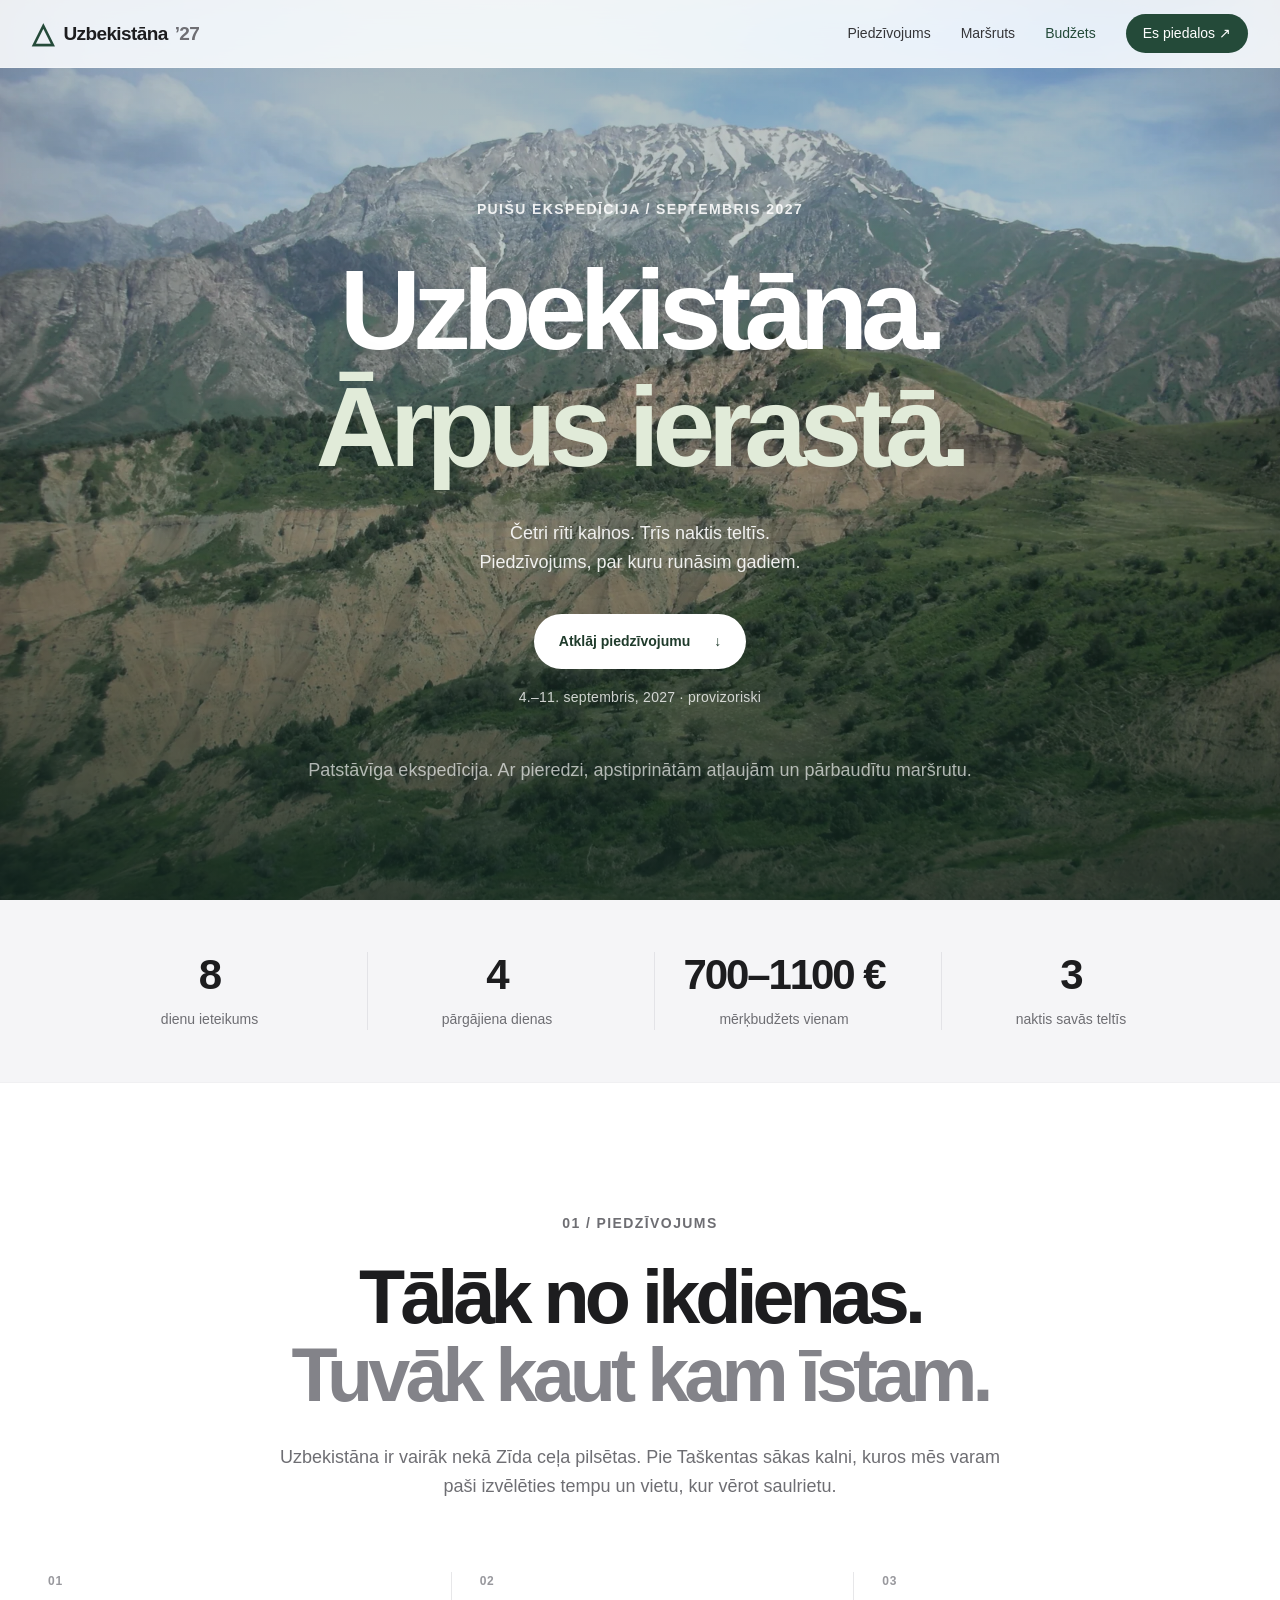
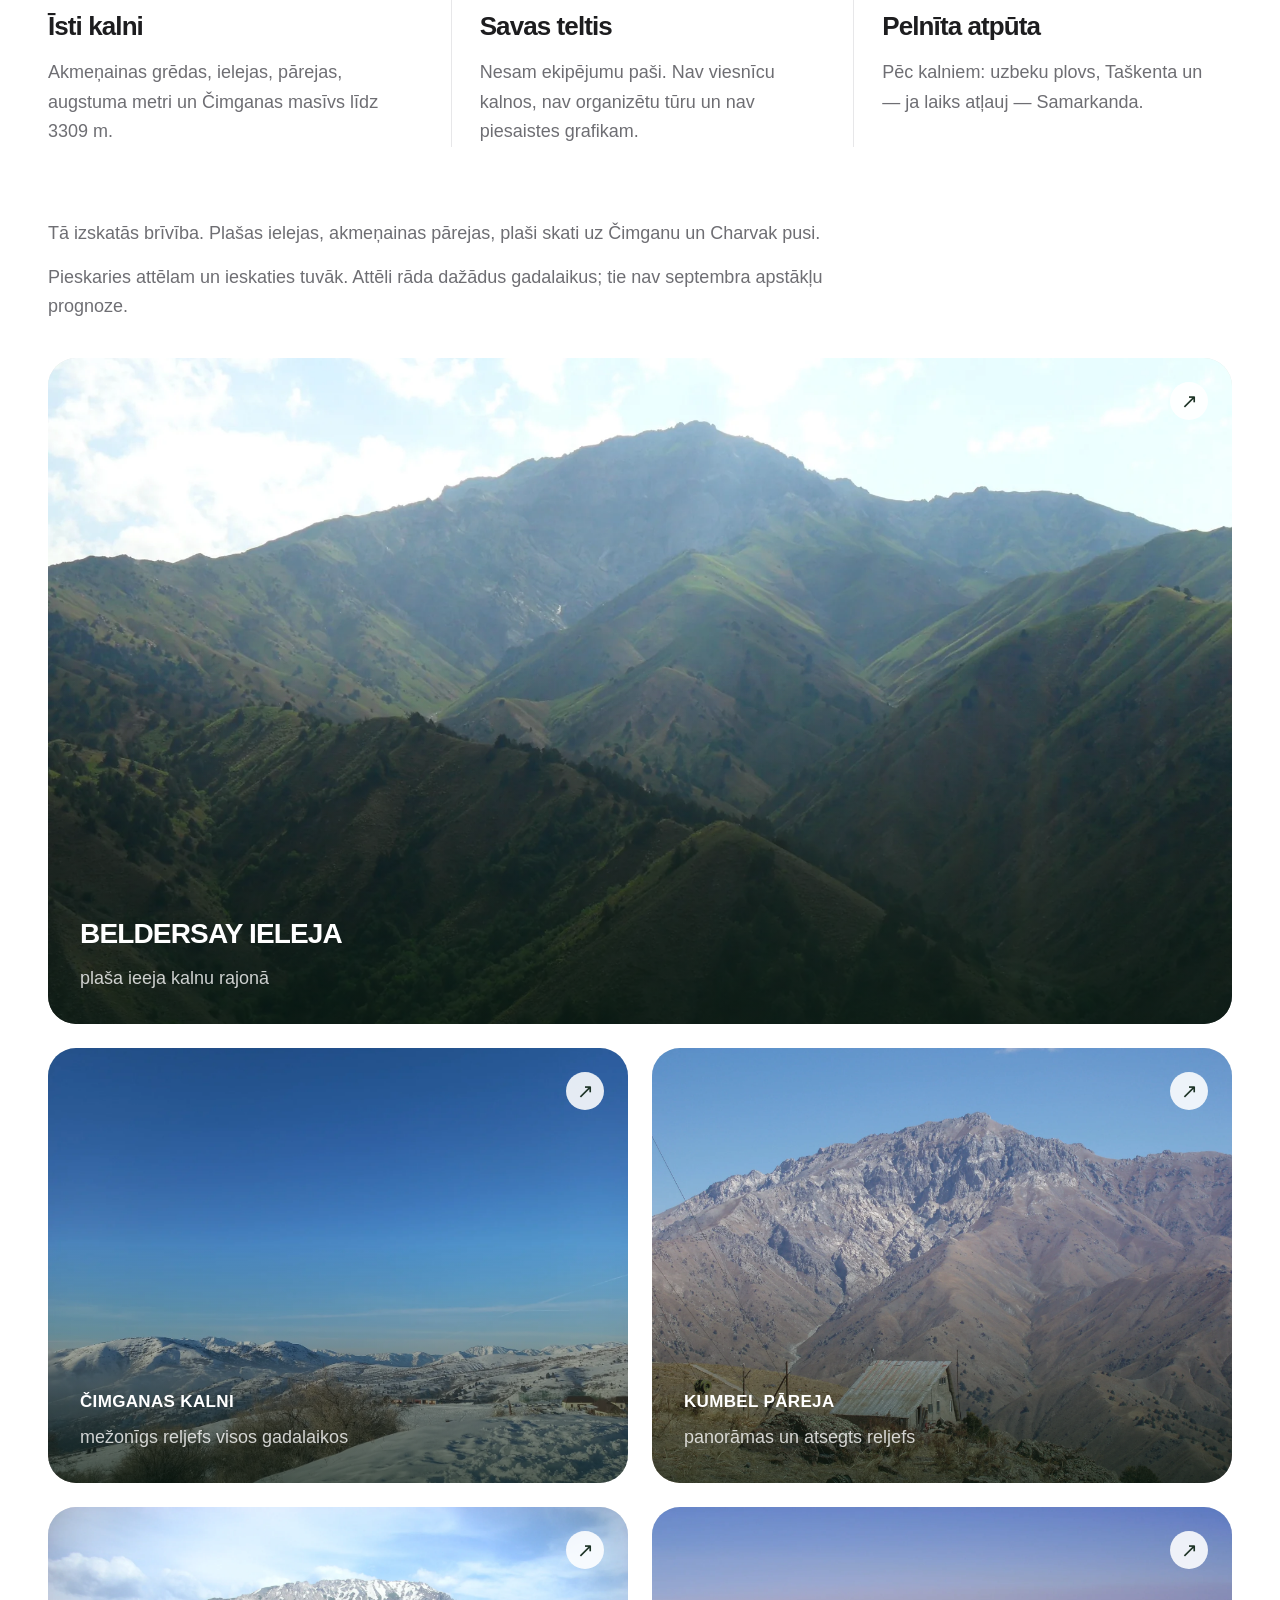
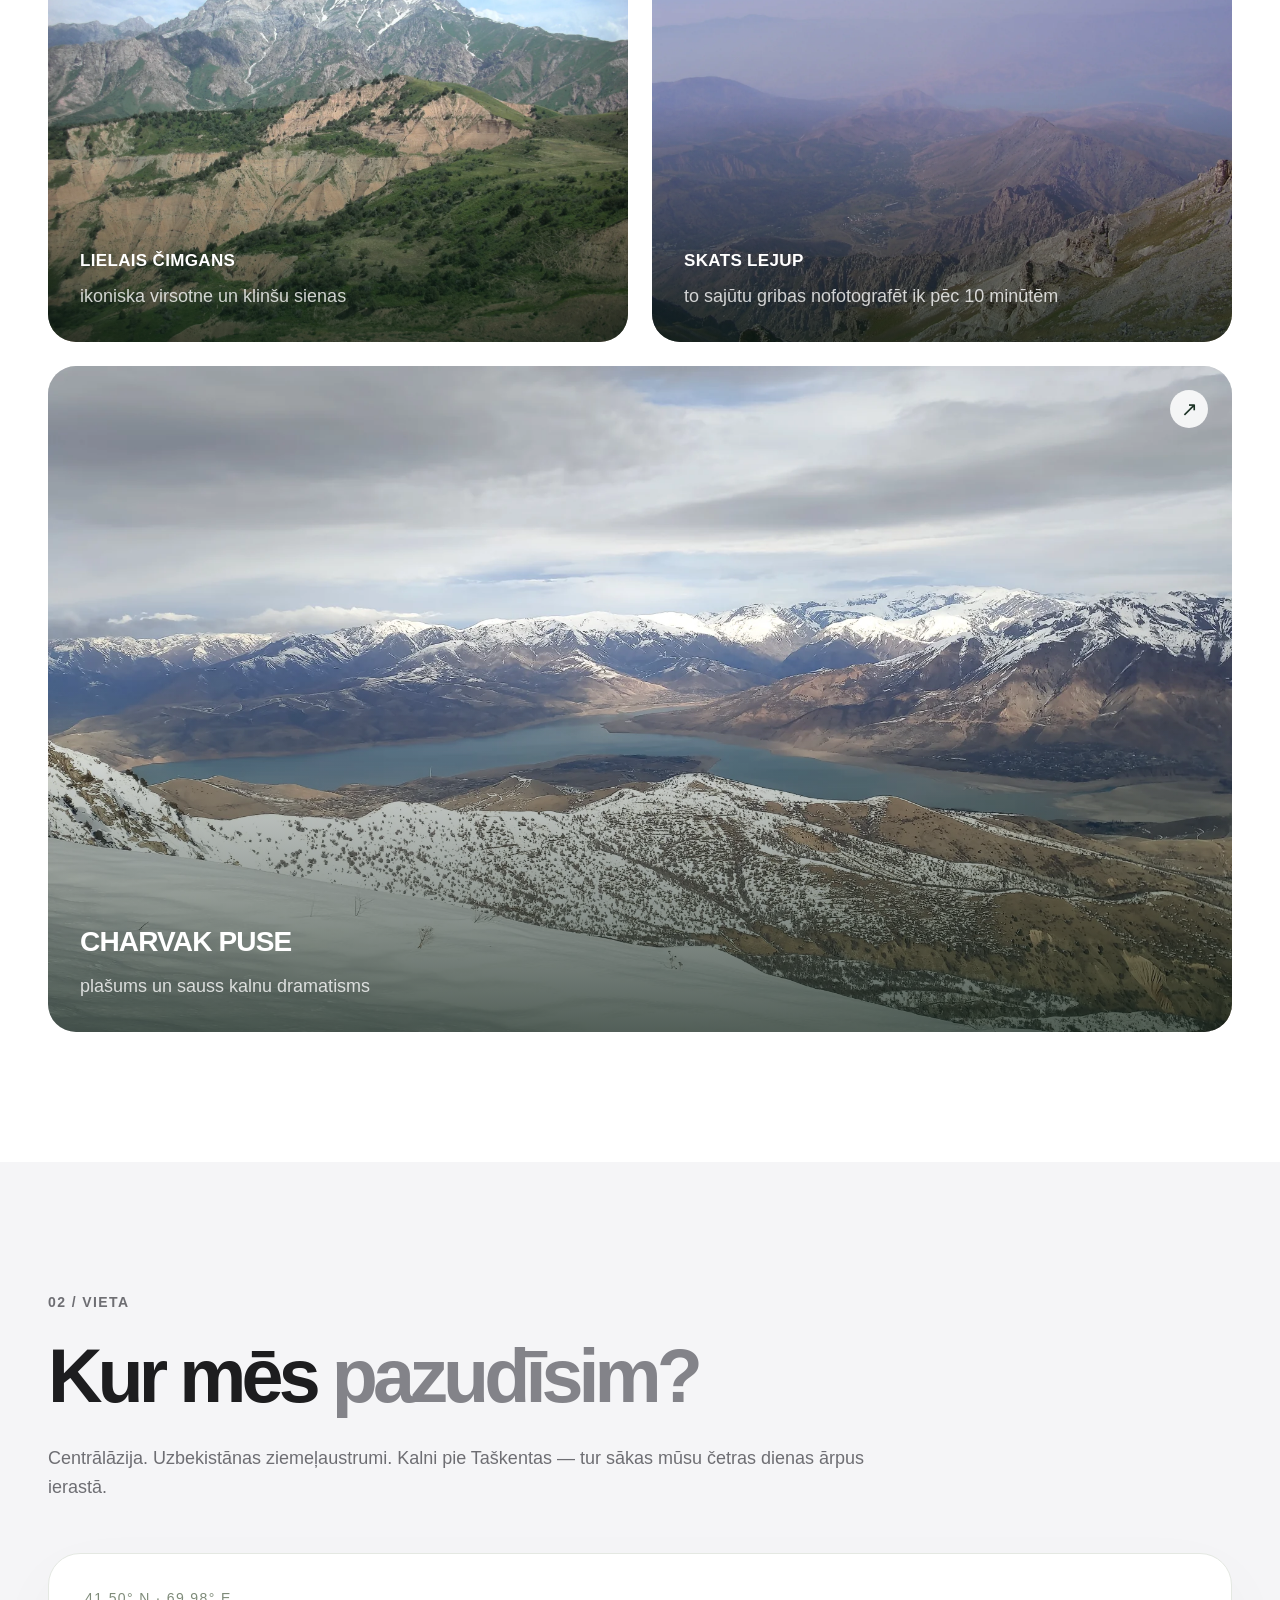
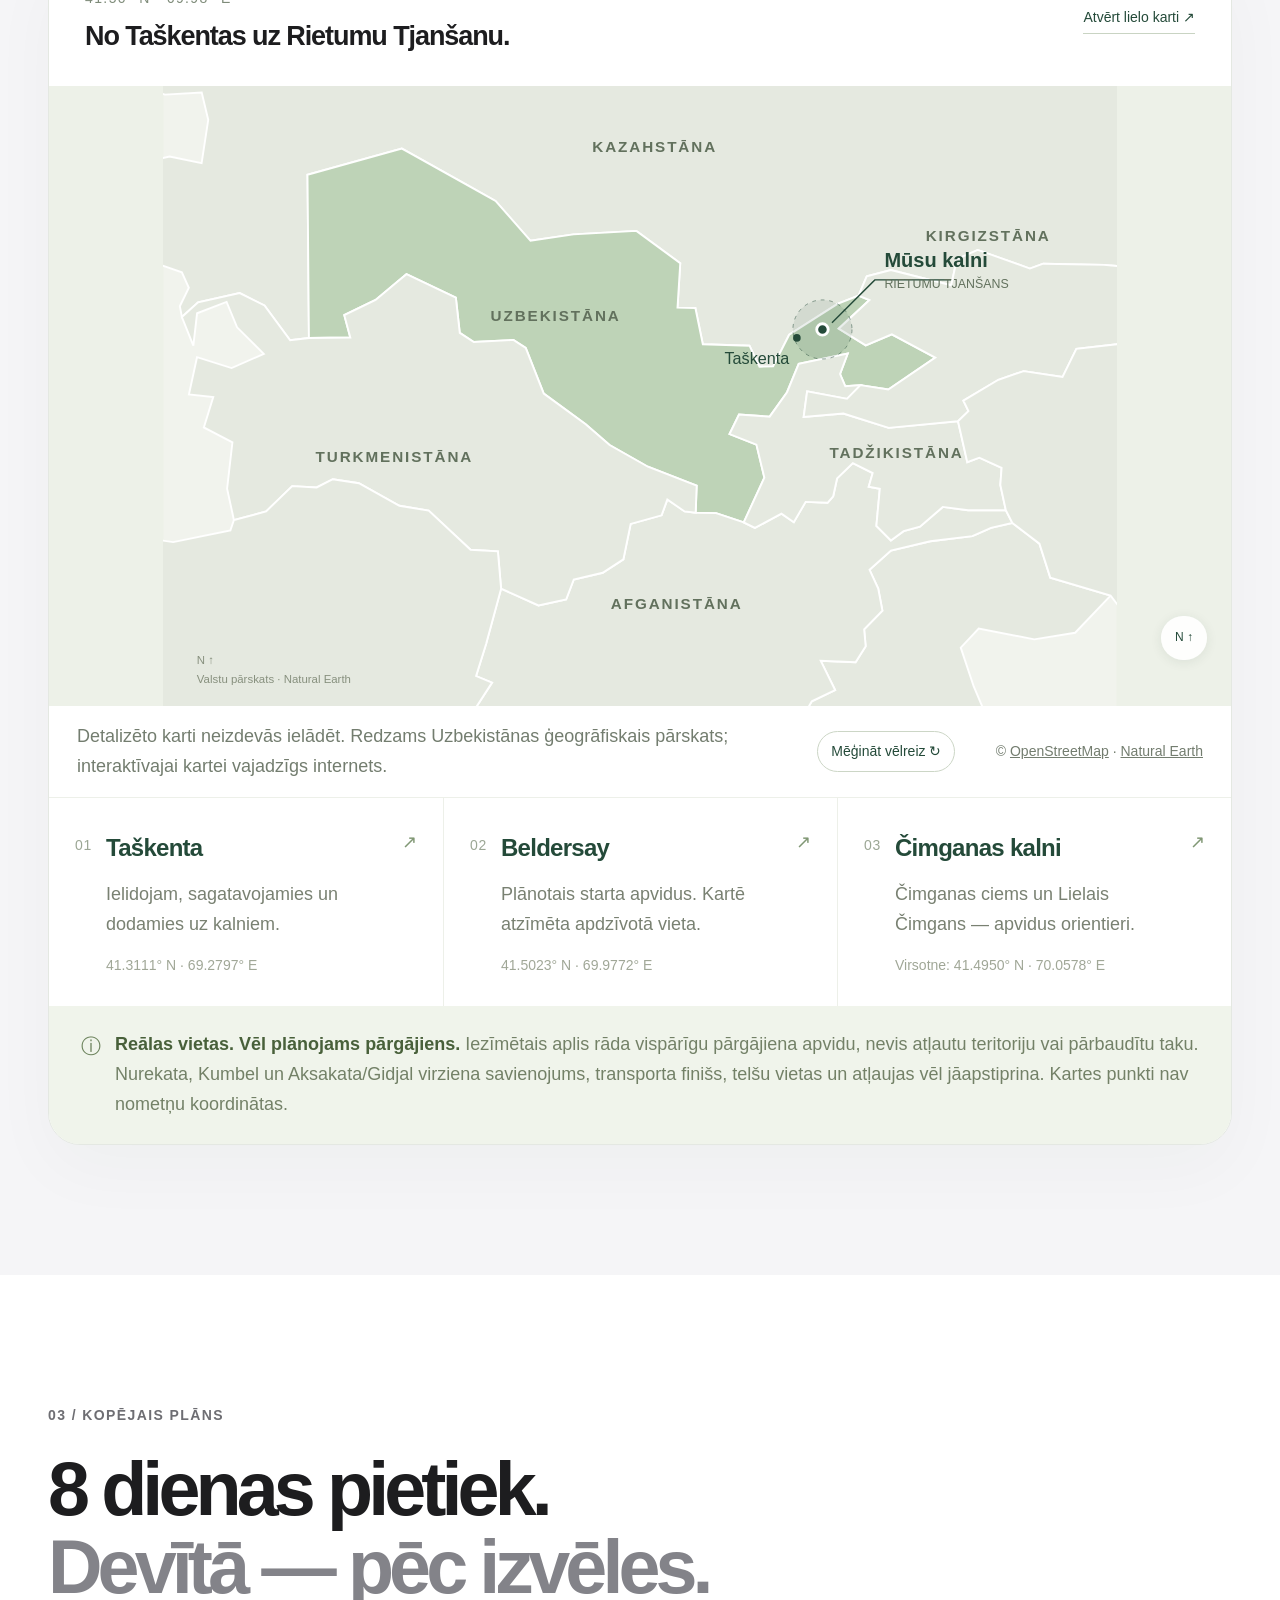
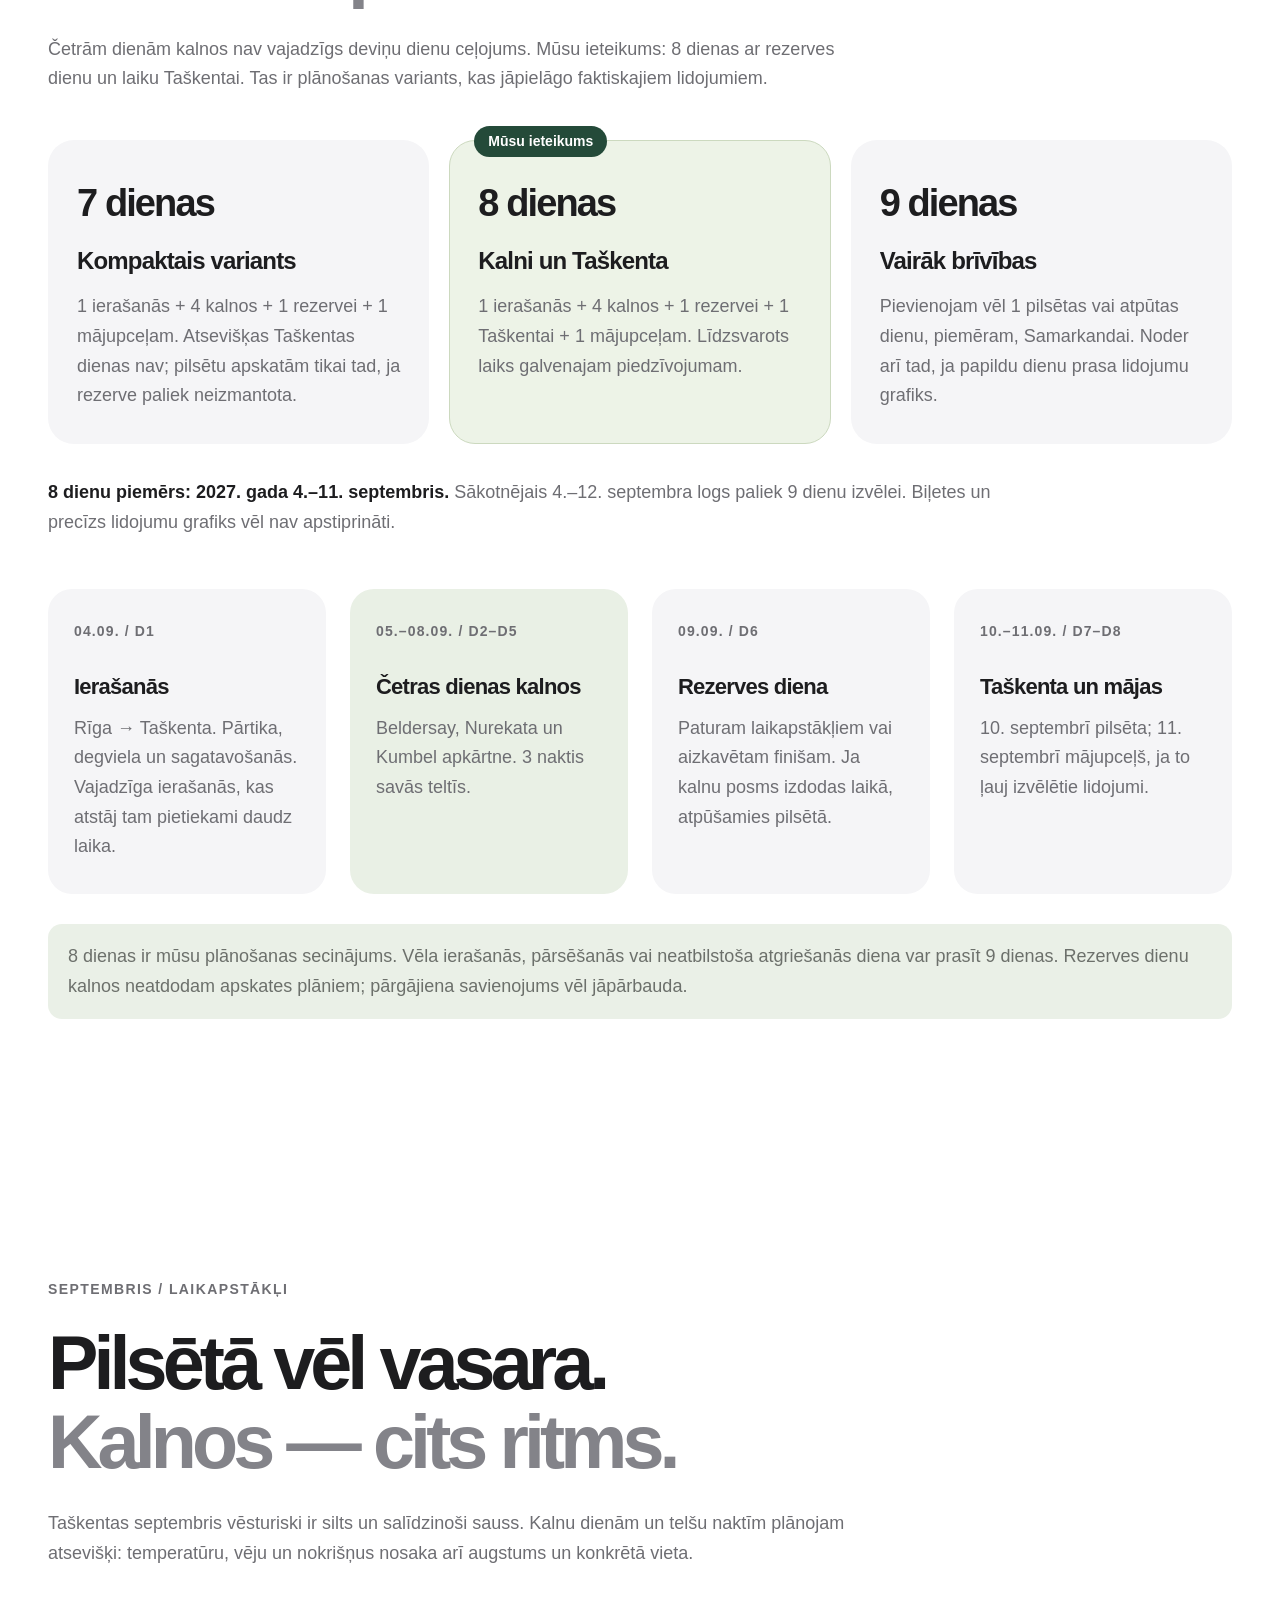
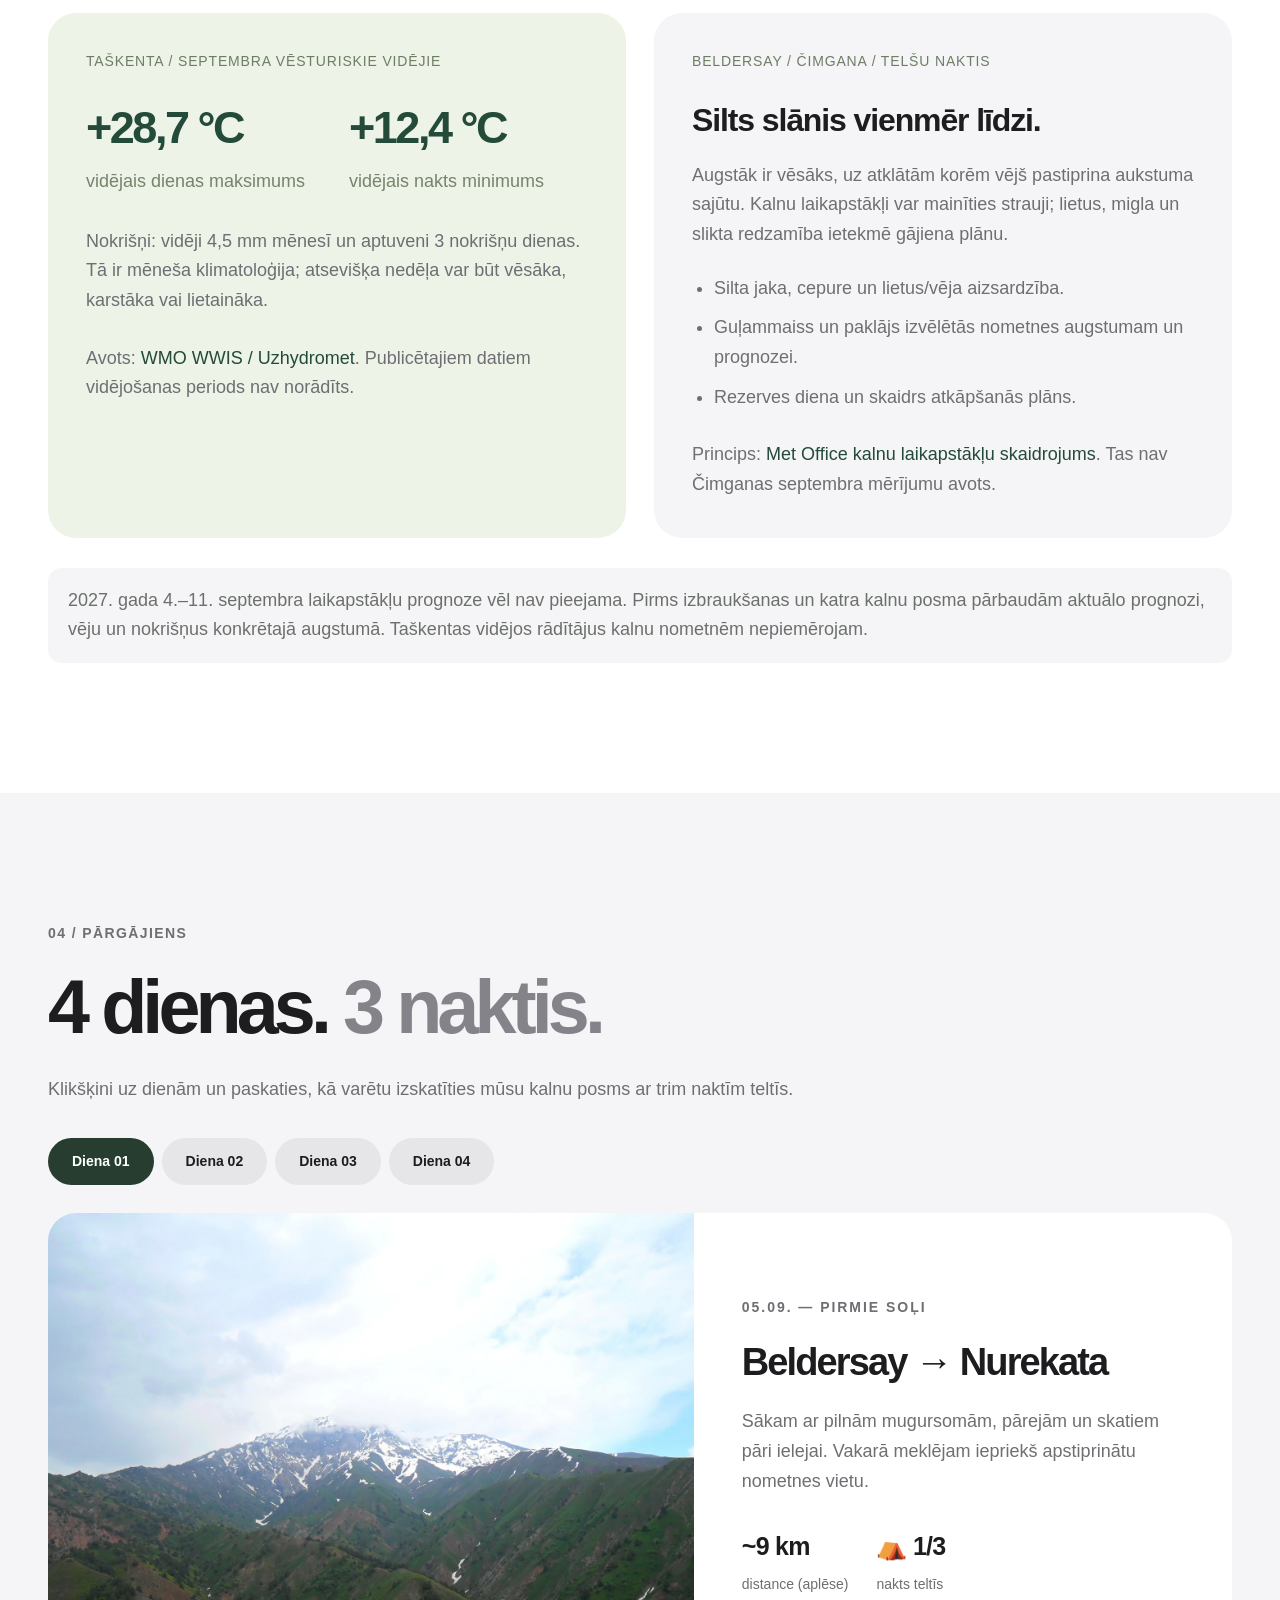
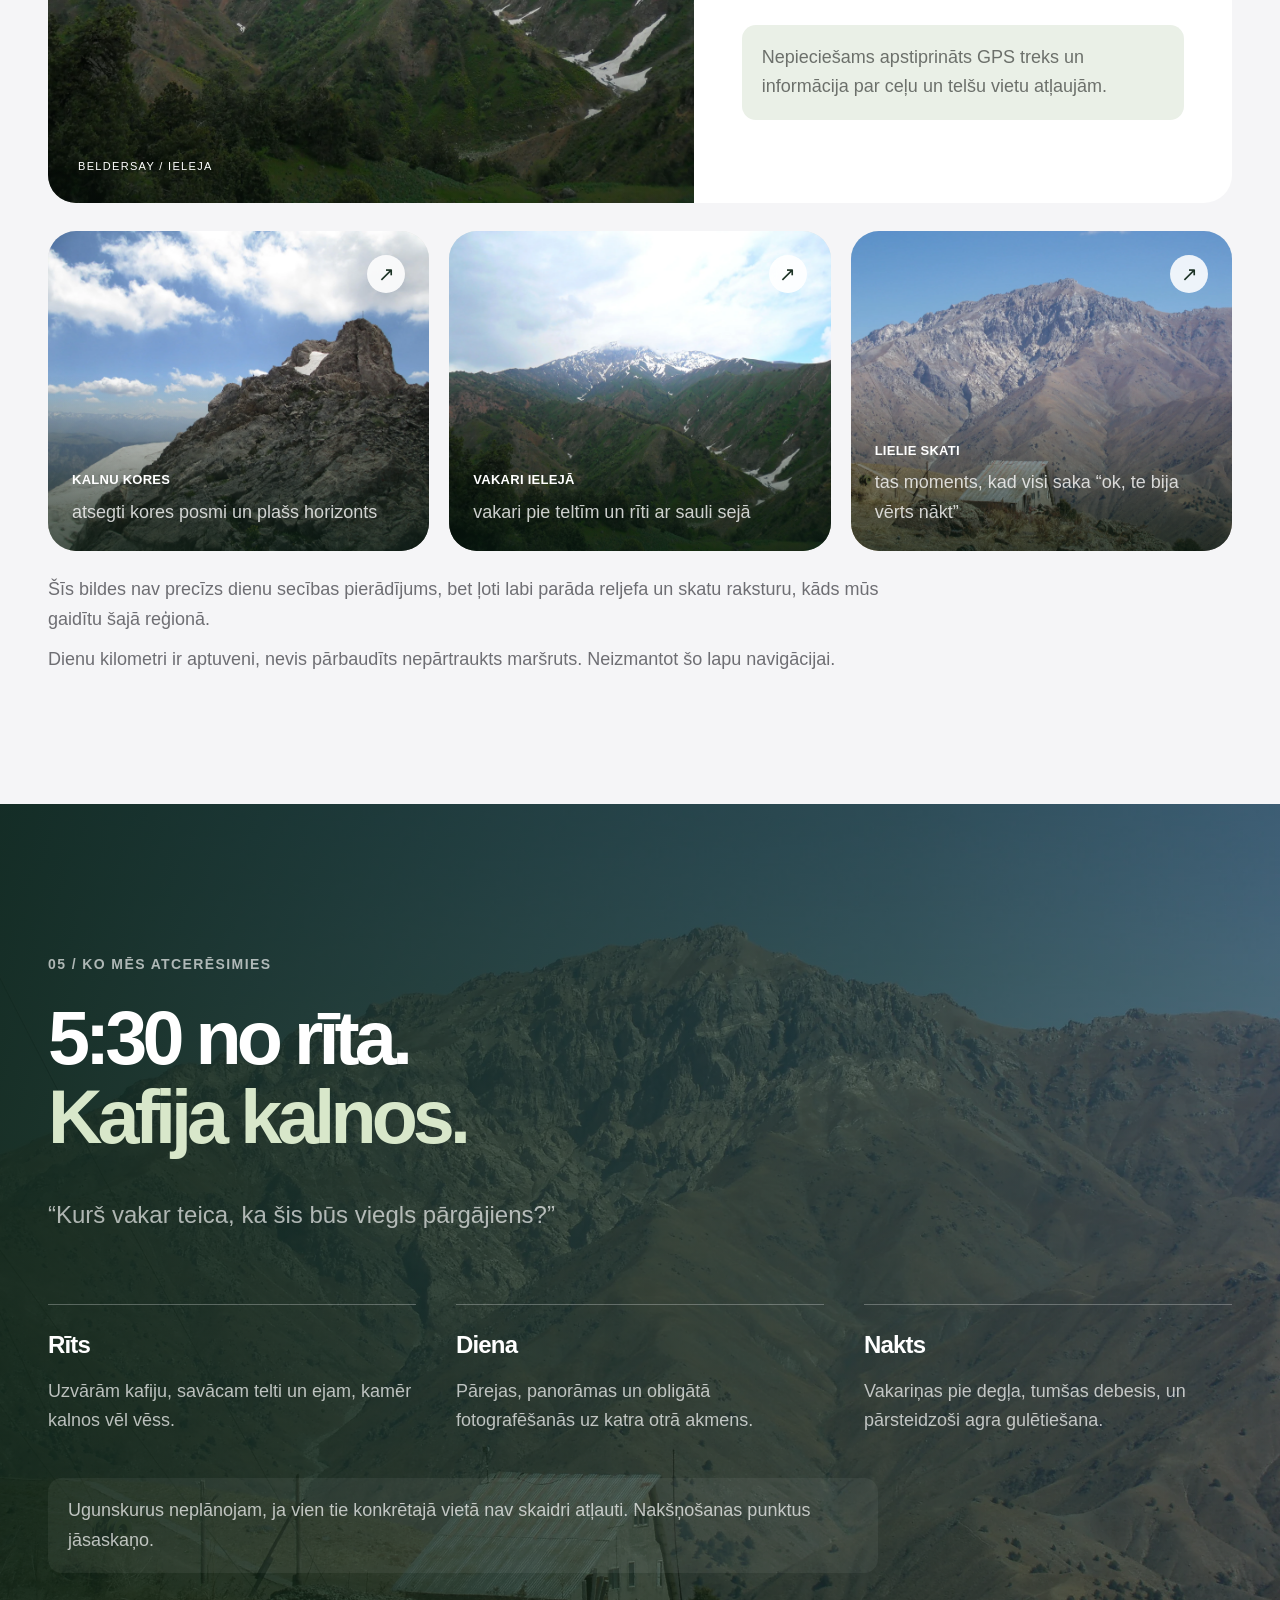
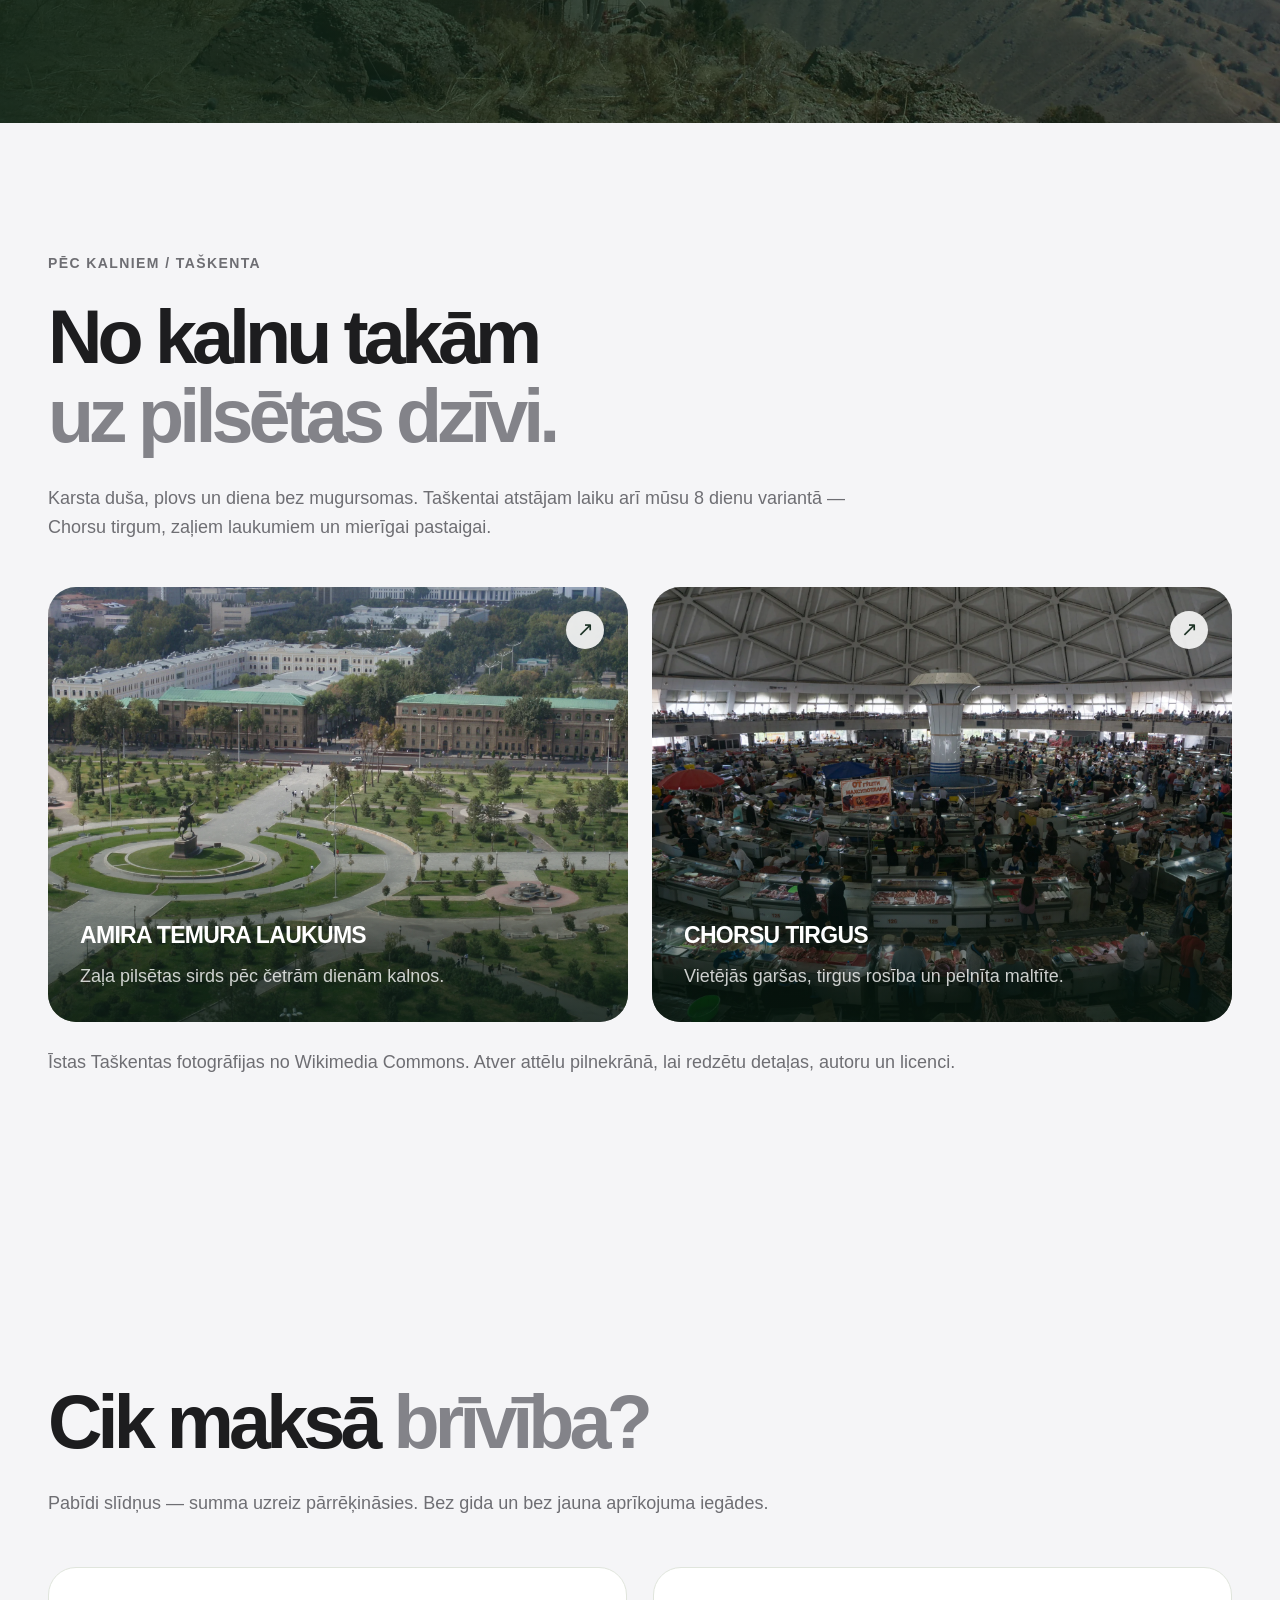
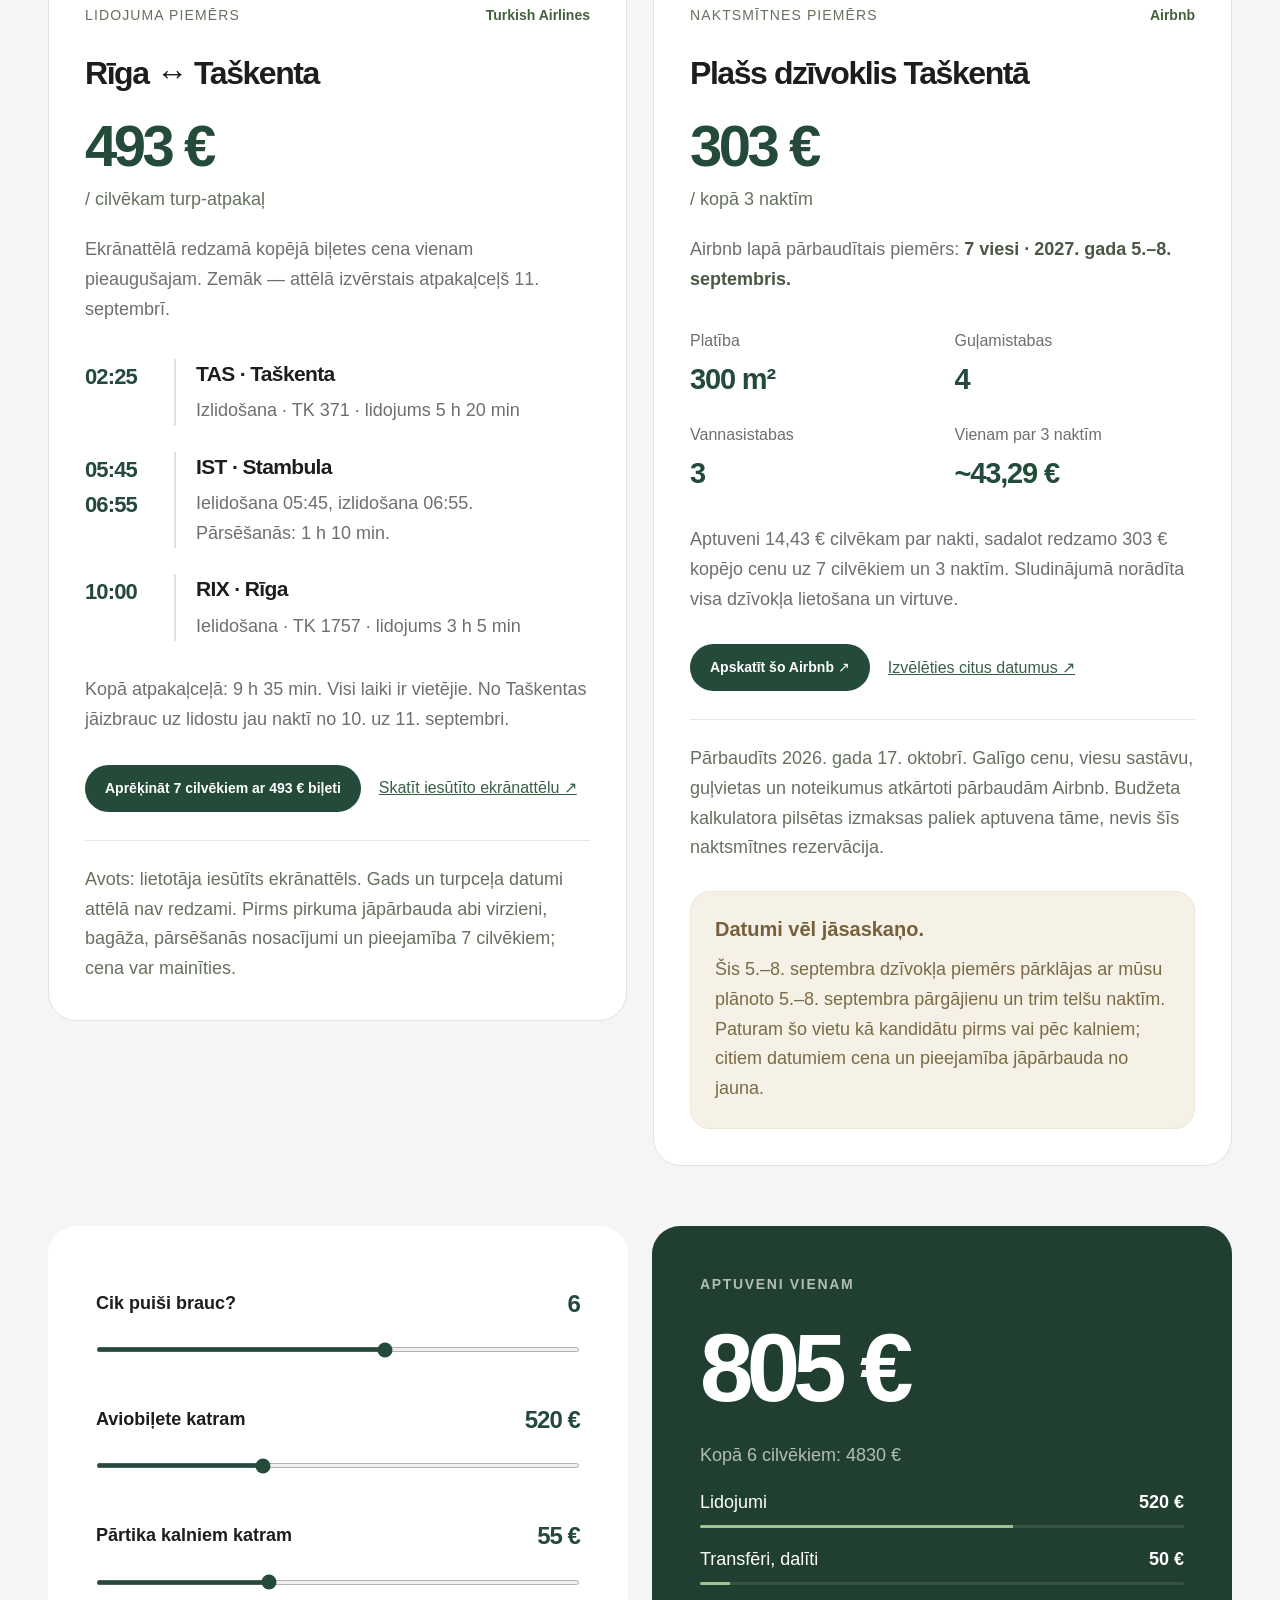
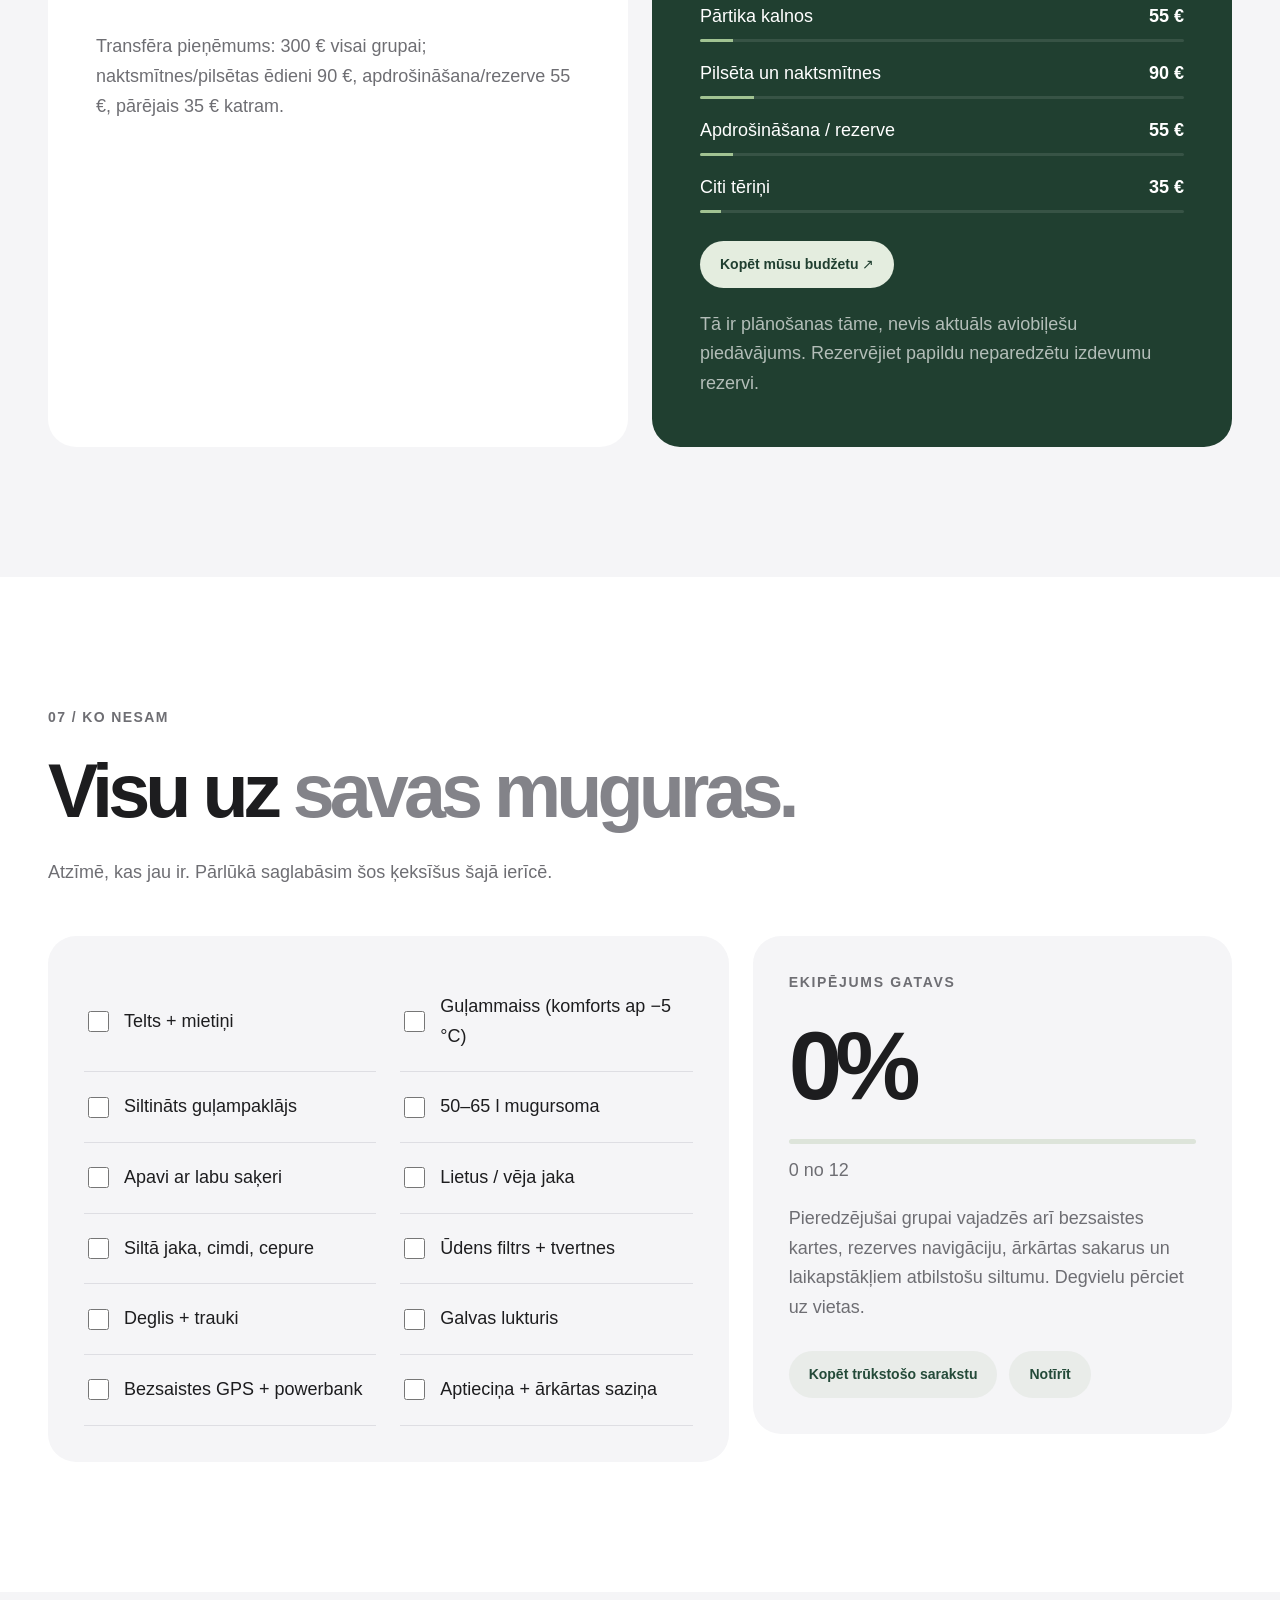
==== commit 8f7ce557: "Add user flight and verified Airbnb examples with date compatibility notes" ====
--- a/index.html
+++ b/index.html
@@ -7,7 +7,7 @@
 
 
 <link rel="stylesheet" href="assets/vendor/leaflet/leaflet.css">
-<link rel="stylesheet" href="assets/css/style.css?v=readable-5">
+<link rel="stylesheet" href="assets/css/style.css?v=examples-6">
 <link rel="icon" href="assets/favicon.svg" type="image/svg+xml">
 <meta property="og:type" content="website">
 <meta property="og:locale" content="lv_LV">
@@ -64,7 +64,19 @@
 
 
 <section id="taskenta" class="scene" aria-labelledby="taskenta-title" data-name="Taškenta"><div class="content"><div class="eyebrow">PĒC KALNIEM / TAŠKENTA</div><h2 id="taskenta-title">No kalnu takām<br><span class="highlight">uz pilsētas dzīvi.</span></h2><p class="subtitle">Karsta duša, plovs un diena bez mugursomas. Taškentai atstājam laiku arī mūsu 8 dienu variantā — Chorsu tirgum, zaļiem laukumiem un mierīgai pastaigai.</p><div class="visual-gallery city-gallery" aria-label="Taškentas fotogrāfijas"><figure class="visual-card"><img loading="lazy" src="assets/images/tashkent-amir-temur.webp" alt="Skats pār Amira Temura laukumu Taškentā" width="1920" height="1440" decoding="async"><figcaption><b>AMIRA TEMURA LAUKUMS</b><span>Zaļa pilsētas sirds pēc četrām dienām kalnos.</span></figcaption></figure><figure class="visual-card"><img loading="lazy" src="assets/images/tashkent-chorsu.webp" alt="Chorsu tirgus iekšpuse Taškentā" width="1920" height="1280" decoding="async"><figcaption><b>CHORSU TIRGUS</b><span>Vietējās garšas, tirgus rosība un pelnīta maltīte.</span></figcaption></figure></div><p class="city-note">Īstas Taškentas fotogrāfijas no Wikimedia Commons. Atver attēlu pilnekrānā, lai redzētu detaļas, autoru un licenci.</p></div></section>
-<section id="budzets" class="scene" aria-labelledby="budzets-title" data-name="Budžets"><div class="content vcenter"><div class="eyebrow">06 / REĀLI CIPARI</div><h2 id="budzets-title">Cik maksā <span class="highlight">brīvība?</span></h2><p class="subtitle">Pabīdi slīdņus — summa uzreiz pārrēķināsies. Bez gida un bez jauna aprīkojuma iegādes.</p><div class="cost-grid"><div class="panel"><div class="range-field"><div class="range-top"><label for="people">Cik puiši brauc?</label><output id="peopleOut">6</output></div><input type="range" id="people" min="3" max="8" step="1" value="6"></div><div class="range-field"><div class="range-top"><label for="flight">Aviobiļete katram</label><output id="flightOut">520 €</output></div><input type="range" id="flight" min="350" max="850" step="10" value="520"></div><div class="range-field"><div class="range-top"><label for="food">Pārtika kalniem katram</label><output id="foodOut">55 €</output></div><input type="range" id="food" min="25" max="110" step="5" value="55"></div><p class="small">Transfēra pieņēmums: 300 € visai grupai; naktsmītnes/pilsētas ēdieni 90 €, apdrošināšana/rezerve 55 €, pārējais 35 € katram.</p></div><div class="panel"><div class="total-label">Aptuveni VIENAM</div><div class="total-price" id="total">805 €</div><div class="muted" id="groupTotal">Kopā sešiem: 4830 €</div><div style="height:18px"></div><div class="cost-split" id="costSplit"></div><div class="button-row"><button class="btn small-btn" id="copyBudget">Kopēt mūsu budžetu ↗</button></div><p class="small">Tā ir plānošanas tāme, nevis aktuāls aviobiļešu piedāvājums. Rezervējiet papildu neparedzētu izdevumu rezervi.</p></div></div></div></section>
+<section id="budzets" class="scene" aria-labelledby="budzets-title" data-name="Budžets"><div class="content vcenter"><div class="eyebrow">06 / REĀLI CIPARI</div><h2 id="budzets-title">Cik maksā <span class="highlight">brīvība?</span></h2><p class="subtitle">Pabīdi slīdņus — summa uzreiz pārrēķināsies. Bez gida un bez jauna aprīkojuma iegādes.</p><div class="booking-examples" id="rezervaciju-piemeri" aria-label="Konkrēti lidojuma un naktsmītnes piemēri">
+<article class="booking-card flight-card" aria-labelledby="flight-example-title"><div class="booking-card-top"><span class="booking-label">LIDOJUMA PIEMĒRS</span><span class="booking-provider">Turkish Airlines</span></div><h3 id="flight-example-title">Rīga ↔ Taškenta</h3><div class="booking-price">493 € <span>/ cilvēkam turp-atpakaļ</span></div><p class="booking-context">Ekrānattēlā redzamā kopējā biļetes cena vienam pieaugušajam. Zemāk — attēlā izvērstais atpakaļceļš 11. septembrī.</p>
+<ol class="flight-steps"><li><span class="flight-time">02:25</span><div><b>TAS · Taškenta</b><span>Izlidošana · TK 371 · lidojums 5 h 20 min</span></div></li><li><span class="flight-time">05:45<br>06:55</span><div><b>IST · Stambula</b><span>Ielidošana 05:45, izlidošana 06:55.<br>Pārsēšanās: 1 h 10 min.</span></div></li><li><span class="flight-time">10:00</span><div><b>RIX · Rīga</b><span>Ielidošana · TK 1757 · lidojums 3 h 5 min</span></div></li></ol>
+<p class="booking-summary">Kopā atpakaļceļā: 9 h 35 min. Visi laiki ir vietējie. No Taškentas jāizbrauc uz lidostu jau naktī no 10. uz 11. septembri.</p>
+<div class="button-row"><button class="btn small-btn" type="button" id="useFlightExample">Aprēķināt 7 cilvēkiem ar 493 € biļeti</button><a class="booking-source" href="assets/images/flight-example.png" target="_blank" rel="noopener">Skatīt iesūtīto ekrānattēlu ↗</a></div>
+<p class="booking-note">Avots: lietotāja iesūtīts ekrānattēls. Gads un turpceļa datumi attēlā nav redzami. Pirms pirkuma jāpārbauda abi virzieni, bagāža, pārsēšanās nosacījumi un pieejamība 7 cilvēkiem; cena var mainīties.</p></article>
+<article class="booking-card stay-card" aria-labelledby="stay-example-title"><div class="booking-card-top"><span class="booking-label">NAKTSMĪTNES PIEMĒRS</span><span class="booking-provider">Airbnb</span></div><h3 id="stay-example-title">Plašs dzīvoklis Taškentā</h3><div class="booking-price">303 € <span>/ kopā 3 naktīm</span></div><p class="booking-context">Airbnb lapā pārbaudītais piemērs: <b>7 viesi · 2027. gada 5.–8. septembris.</b></p>
+<dl class="stay-facts"><div><dt>Platība</dt><dd>300 m²</dd></div><div><dt>Guļamistabas</dt><dd>4</dd></div><div><dt>Vannasistabas</dt><dd>3</dd></div><div><dt>Vienam par 3 naktīm</dt><dd>~43,29 €</dd></div></dl>
+<p class="booking-summary">Aptuveni 14,43 € cilvēkam par nakti, sadalot redzamo 303 € kopējo cenu uz 7 cilvēkiem un 3 naktīm. Sludinājumā norādīta visa dzīvokļa lietošana un virtuve.</p>
+<div class="button-row"><a class="btn small-btn" id="airbnbExample" href="https://www.airbnb.com/rooms/1687778710374349565?adults=7&amp;check_in=2027-09-05&amp;check_out=2027-09-08" target="_blank" rel="noopener">Apskatīt šo Airbnb ↗</a><a class="booking-source" href="https://www.airbnb.com/rooms/1687778710374349565?adults=7" target="_blank" rel="noopener">Izvēlēties citus datumus ↗</a></div>
+<p class="booking-note">Pārbaudīts 2026. gada 17. oktobrī. Galīgo cenu, viesu sastāvu, guļvietas un noteikumus atkārtoti pārbaudām Airbnb. Budžeta kalkulatora pilsētas izmaksas paliek aptuvena tāme, nevis šīs naktsmītnes rezervācija.</p>
+<div class="booking-conflict"><b>Datumi vēl jāsaskaņo.</b><p>Šis 5.–8. septembra dzīvokļa piemērs pārklājas ar mūsu plānoto 5.–8. septembra pārgājienu un trim telšu naktīm. Paturam šo vietu kā kandidātu pirms vai pēc kalniem; citiem datumiem cena un pieejamība jāpārbauda no jauna.</p></div></article>
+</div><div class="cost-grid"><div class="panel"><div class="range-field"><div class="range-top"><label for="people">Cik puiši brauc?</label><output id="peopleOut">6</output></div><input type="range" id="people" min="3" max="8" step="1" value="6"></div><div class="range-field"><div class="range-top"><label for="flight">Aviobiļete katram</label><output id="flightOut">520 €</output></div><input type="range" id="flight" min="350" max="850" step="1" value="520"></div><div class="range-field"><div class="range-top"><label for="food">Pārtika kalniem katram</label><output id="foodOut">55 €</output></div><input type="range" id="food" min="25" max="110" step="5" value="55"></div><p class="small">Transfēra pieņēmums: 300 € visai grupai; naktsmītnes/pilsētas ēdieni 90 €, apdrošināšana/rezerve 55 €, pārējais 35 € katram.</p></div><div class="panel"><div class="total-label">Aptuveni VIENAM</div><div class="total-price" id="total">805 €</div><div class="muted" id="groupTotal">Kopā sešiem: 4830 €</div><div style="height:18px"></div><div class="cost-split" id="costSplit"></div><div class="button-row"><button class="btn small-btn" id="copyBudget">Kopēt mūsu budžetu ↗</button></div><p class="small">Tā ir plānošanas tāme, nevis aktuāls aviobiļešu piedāvājums. Rezervējiet papildu neparedzētu izdevumu rezervi.</p></div></div></div></section>
 
 <section id="ekipejums" class="scene" aria-labelledby="ekipejums-title" data-name="Ekipējums"><div class="content vcenter"><div class="eyebrow">07 / KO NESAM</div><h2 id="ekipejums-title">Visu uz <span class="highlight">savas muguras.</span></h2><p class="subtitle">Atzīmē, kas jau ir. Pārlūkā saglabāsim šos ķeksīšus šajā ierīcē.</p><div class="grid"><div class="panel col-7"><div class="check-grid" id="gearList"></div></div><div class="panel col-5"><div class="total-label">EKIPĒJUMS GATAVS</div><div class="total-price" id="gearPercent">0%</div><div class="progress-track"><div class="progress-fill" id="gearProgress"></div></div><div id="gearCount" class="muted">0 no 12</div><p class="small" style="margin-top:18px">Pieredzējušai grupai vajadzēs arī bezsaistes kartes, rezerves navigāciju, ārkārtas sakarus un laikapstākļiem atbilstošu siltumu. Degvielu pērciet uz vietas.</p><div class="button-row"><button class="btn secondary small-btn" id="copyGear">Kopēt trūkstošo sarakstu</button><button class="btn secondary small-btn" id="resetGear">Notīrīt</button></div></div></div></div></section>
 
@@ -81,7 +93,7 @@
 <div class="photo-lightbox" id="photoLightbox" role="dialog" aria-modal="true" aria-label="Kalnu foto" aria-hidden="true"><button type="button" class="lightbox-close" id="lightboxClose" aria-label="Aizvērt foto">×</button><button type="button" class="lightbox-nav lightbox-prev" id="lightboxPrev" aria-label="Iepriekšējais foto">←</button><button type="button" class="lightbox-nav lightbox-next" id="lightboxNext" aria-label="Nākamais foto">→</button><figure><img id="lightboxImage" alt=""><figcaption id="lightboxCaption" aria-live="polite"></figcaption><p class="lightbox-credit" id="lightboxCredit"></p></figure></div>
 
 <script src="assets/js/photos.js?v=city-5" defer></script>
-<script src="assets/js/app.js?v=readable-5" defer></script>
+<script src="assets/js/app.js?v=examples-6" defer></script>
 <script src="assets/vendor/leaflet/leaflet.js" defer></script>
 <script src="assets/js/map.js?v=map-4" defer></script>
 </body>
--- a/assets/css/style.css
+++ b/assets/css/style.css
@@ -39,3 +39,8 @@
 .duration-options{display:grid;grid-template-columns:repeat(3,minmax(0,1fr));gap:20px;margin-top:46px}.duration-option{position:relative;background:var(--soft);border:1px solid transparent;border-radius:26px;padding:40px 28px 32px;min-width:0}.duration-option.recommended{background:#edf3e7;border-color:#ccd9bf}.duration-badge{position:absolute;top:-15px;left:24px;padding:5px 14px;border-radius:99px;background:#244a39;color:white;font-weight:550}.duration-days{font-size:38px;letter-spacing:-.05em;font-weight:600;display:block;margin-bottom:20px;line-height:1.2}.duration-option h3{font-size:24px;margin-bottom:18px}.duration-option p{color:var(--muted)}.plan-dates{margin-top:34px;color:var(--muted);max-width:1000px}.plan-dates b{color:var(--ink);font-weight:550}.weather-layout{display:grid;grid-template-columns:1fr 1fr;gap:28px;margin:44px 0 30px}.weather-city,.weather-mountains{padding:38px;border-radius:28px;min-width:0}.weather-city{background:#edf3e7}.weather-mountains{background:var(--soft)}.weather-label{display:block;letter-spacing:.06em;color:#6d7d63;margin-bottom:30px}.weather-temperatures{display:grid;grid-template-columns:1fr 1fr;gap:24px;margin-bottom:32px}.weather-temperatures strong{font-size:45px;line-height:1.15;letter-spacing:-.055em;font-weight:600;display:block;color:#244a39;white-space:nowrap}.weather-temperatures span{display:block;font-size:18px;line-height:1.5;color:#75846c;margin-top:14px}.weather-layout p{color:var(--muted)}.weather-layout .weather-source{margin-top:28px}.weather-mountains h3{font-size:32px;margin-bottom:22px}.weather-mountains ul{padding-left:22px;color:var(--muted);margin:24px 0}.weather-mountains li{margin-bottom:10px}#laikapstakli .site-notice{background:var(--soft)}#taskenta{background:var(--soft)}#taskenta .subtitle{margin-bottom:44px}.city-gallery.visual-gallery{grid-template-columns:repeat(2,minmax(0,1fr))}.city-gallery .visual-card:first-child,.city-gallery .visual-card:last-child{grid-column:auto;aspect-ratio:4/3}.city-gallery .visual-card figcaption b{font-size:23px}.city-note{color:var(--muted);margin-top:26px;max-width:950px}
 @media(max-width:1050px){.duration-options{grid-template-columns:1fr;gap:28px}.duration-option{padding:32px}.weather-layout{grid-template-columns:1fr}.weather-temperatures{max-width:650px}.geo-places{grid-template-columns:1fr}.geo-place+.geo-place{border-left:0;border-top:1px solid #edf0e9}.geo-place{padding:26px 28px}}
 @media(max-width:700px){.hero .eyebrow{font-size:14px;letter-spacing:.04em;max-width:300px}.hero .content{padding-top:140px}.hero .source-small{max-width:340px;font-size:18px}.hero{min-height:900px}.hero-notes{gap:32px 12px}.big-number{font-size:29px}.stat-label{font-size:14px}.hero .trip-date{font-size:14px;max-width:290px}.topbar nav{font-size:14px}.topbar nav .nav-cta{padding:10px 12px;font-size:14px}.topbar{padding:0 16px}.topbar .brand{font-size:15px;gap:5px}.topbar .brand-icon{font-size:22px}.scene .panel,.trail-info{padding-left:24px;padding-right:24px}.phase-tab-row{display:grid;grid-template-columns:repeat(2,minmax(0,1fr));gap:8px}.phase-tab{font-size:14px;padding:13px 10px;min-width:0}.scene .button-row .btn{font-size:14px}.cost-grid .panel{padding:30px 24px}.range-top{gap:12px}.range-top label{max-width:170px}.range-top output{font-size:22px;white-space:nowrap}.cost-row{gap:14px}.range-field{margin-bottom:38px}.total-price{font-size:76px}.visual-card,.visual-card:first-child,.visual-card:last-child,.mini-shot{aspect-ratio:1/1}.visual-card figcaption,.mini-shot figcaption{left:20px;right:20px;bottom:20px}.visual-card b,.visual-card:first-child figcaption b,.visual-card:last-child figcaption b,.mini-shot b{font-size:20px;line-height:1.2}.visual-card span,.mini-shot span{font-size:18px}.geo-views{display:grid;grid-template-columns:1fr;border-radius:20px;width:100%;gap:4px}.geo-views button{font-size:14px;white-space:normal}.geo-toolbar{padding:0 20px 20px}.geo-heading{padding:26px 22px}.geo-external{white-space:normal;font-size:16px}.geo-kicker{font-size:14px}.geo-status{padding:20px}.geo-status p,.geo-note p,.geo-place small{font-size:18px}.geo-data,.geo-place em{font-size:14px}.geo-place{padding:26px 22px;gap:12px}.geo-place b{font-size:24px}.geo-number{font-size:14px}.geo-note{padding:24px 22px}.geo-hint{display:none}.duration-options{margin-top:38px}.duration-option{padding:34px 24px 28px}.duration-days{font-size:38px}.duration-option h3{font-size:25px}.weather-city,.weather-mountains{padding:28px 24px;border-radius:24px}.weather-temperatures{grid-template-columns:1fr;gap:26px}.weather-temperatures strong{font-size:46px}.weather-temperatures span{margin-top:8px}.weather-label{font-size:14px;letter-spacing:.03em}.weather-mountains h3{font-size:29px}.city-gallery.visual-gallery{grid-template-columns:1fr}.city-gallery .visual-card:first-child,.city-gallery .visual-card:last-child{aspect-ratio:1/1}.city-gallery .visual-card figcaption b{font-size:22px}.photo-lightbox{padding:70px 16px 94px}.photo-lightbox img{max-height:48dvh}.photo-lightbox figcaption,.lightbox-credit{font-size:16px;line-height:1.5}.photo-lightbox figure{gap:12px}.leaflet-tooltip.geo-label{font-size:14px}.geo-popup p{font-size:18px}.geo-popup small{font-size:14px}.geo-popup a{font-size:16px}.metrics{gap:20px}.metric strong{font-size:22px}.metric em{font-size:14px}.site-notice{padding:20px}.note-box{padding:18px}.credits h3{font-size:25px}.credits li{margin-bottom:18px}}
+/* Specific trip examples, kept separate from the adjustable estimate. */
+.booking-examples{display:grid;grid-template-columns:repeat(2,minmax(0,1fr));gap:26px;margin:48px 0 60px;align-items:start}.booking-card{min-width:0;background:white;border:1px solid #e0e5dc;border-radius:28px;padding:36px}.booking-card-top{display:flex;align-items:center;justify-content:space-between;gap:20px;margin-bottom:28px}.booking-label{font-size:14px;line-height:1.5;letter-spacing:.08em;color:#7d8776}.booking-provider{font-size:14px;color:#42613c;font-weight:550}.booking-card h3{font-size:32px;line-height:1.15;letter-spacing:-.045em;margin-bottom:22px}.booking-price{font-size:58px;line-height:1.1;font-weight:600;letter-spacing:-.06em;color:#244a39;margin-bottom:22px}.booking-price span{display:block;font-size:18px;line-height:1.5;font-weight:400;letter-spacing:0;color:#7d8776;margin-top:9px}.booking-context{color:var(--muted)}.booking-context b{color:#4a5843;font-weight:550}.flight-steps{list-style:none;padding:0;margin:34px 0;display:grid;gap:0}.scene .flight-steps li{display:flex;gap:24px;position:relative;padding:0 0 26px}.scene .flight-steps li:last-child{padding-bottom:0}.flight-time{font-size:22px;font-variant-numeric:tabular-nums;line-height:1.6;font-weight:550;letter-spacing:-.04em;min-width:65px;color:#244a39}.flight-steps li>div{padding-left:20px;border-left:2px solid #dce5d5;min-width:0}.flight-steps b{display:block;font-size:21px;line-height:1.4;font-weight:550;letter-spacing:-.03em;margin-bottom:8px}.flight-steps li>div>span{display:block;font-size:18px;line-height:1.65;color:var(--muted)}.booking-summary{color:var(--muted)}.booking-card .button-row{align-items:center;gap:18px;margin-top:30px}.booking-source{font-size:16px;line-height:1.5;color:#386047;text-decoration:underline}.booking-note{margin-top:28px;color:#7d8776;padding-top:24px;border-top:1px solid #e4e8e0}.stay-facts{display:grid;grid-template-columns:1fr 1fr;gap:26px 24px;margin:34px 0}.stay-facts div{min-width:0}.stay-facts dt{font-size:16px;line-height:1.5;color:var(--muted);margin-bottom:8px}.stay-facts dd{margin:0;font-size:29px;font-weight:550;line-height:1.25;letter-spacing:-.04em;color:#244a39}.booking-conflict{background:#f5f1e7;border:1px solid #eee5d3;border-radius:20px;padding:24px;margin-top:28px;color:#7b6a45}.booking-conflict b{font-size:20px;font-weight:550;line-height:1.35;color:#75603b;display:block;margin-bottom:12px}.booking-conflict p{color:#7b6a45}.cost-grid{scroll-margin-top:100px}
+@media(max-width:1050px){.booking-examples{grid-template-columns:1fr;gap:24px}.booking-card{padding:36px}.booking-card h3{font-size:34px}.flight-steps{max-width:650px}}
+@media(max-width:700px){.booking-examples{margin:36px 0 44px}.booking-card{padding:28px 24px;border-radius:24px}.booking-card-top{align-items:flex-start;gap:14px;margin-bottom:24px;flex-wrap:wrap}.booking-label{font-size:14px;letter-spacing:.04em}.booking-provider{font-size:14px}.booking-card h3{font-size:30px}.booking-price{font-size:52px}.booking-price span{font-size:18px}.scene .flight-steps li{gap:14px}.flight-time{font-size:20px;min-width:56px}.flight-steps li>div{padding-left:14px}.flight-steps b{font-size:20px}.flight-steps li>div>span{font-size:18px}.stay-facts{gap:24px 16px}.stay-facts dt{font-size:16px}.stay-facts dd{font-size:26px}.booking-conflict{padding:22px 20px}.booking-conflict b{font-size:20px}.booking-source{font-size:16px}.booking-card .button-row{gap:20px}.booking-card .button-row .btn{line-height:1.6}.booking-note{overflow-wrap:anywhere}}
+.booking-label,.booking-note,.booking-price span{color:#65715e}
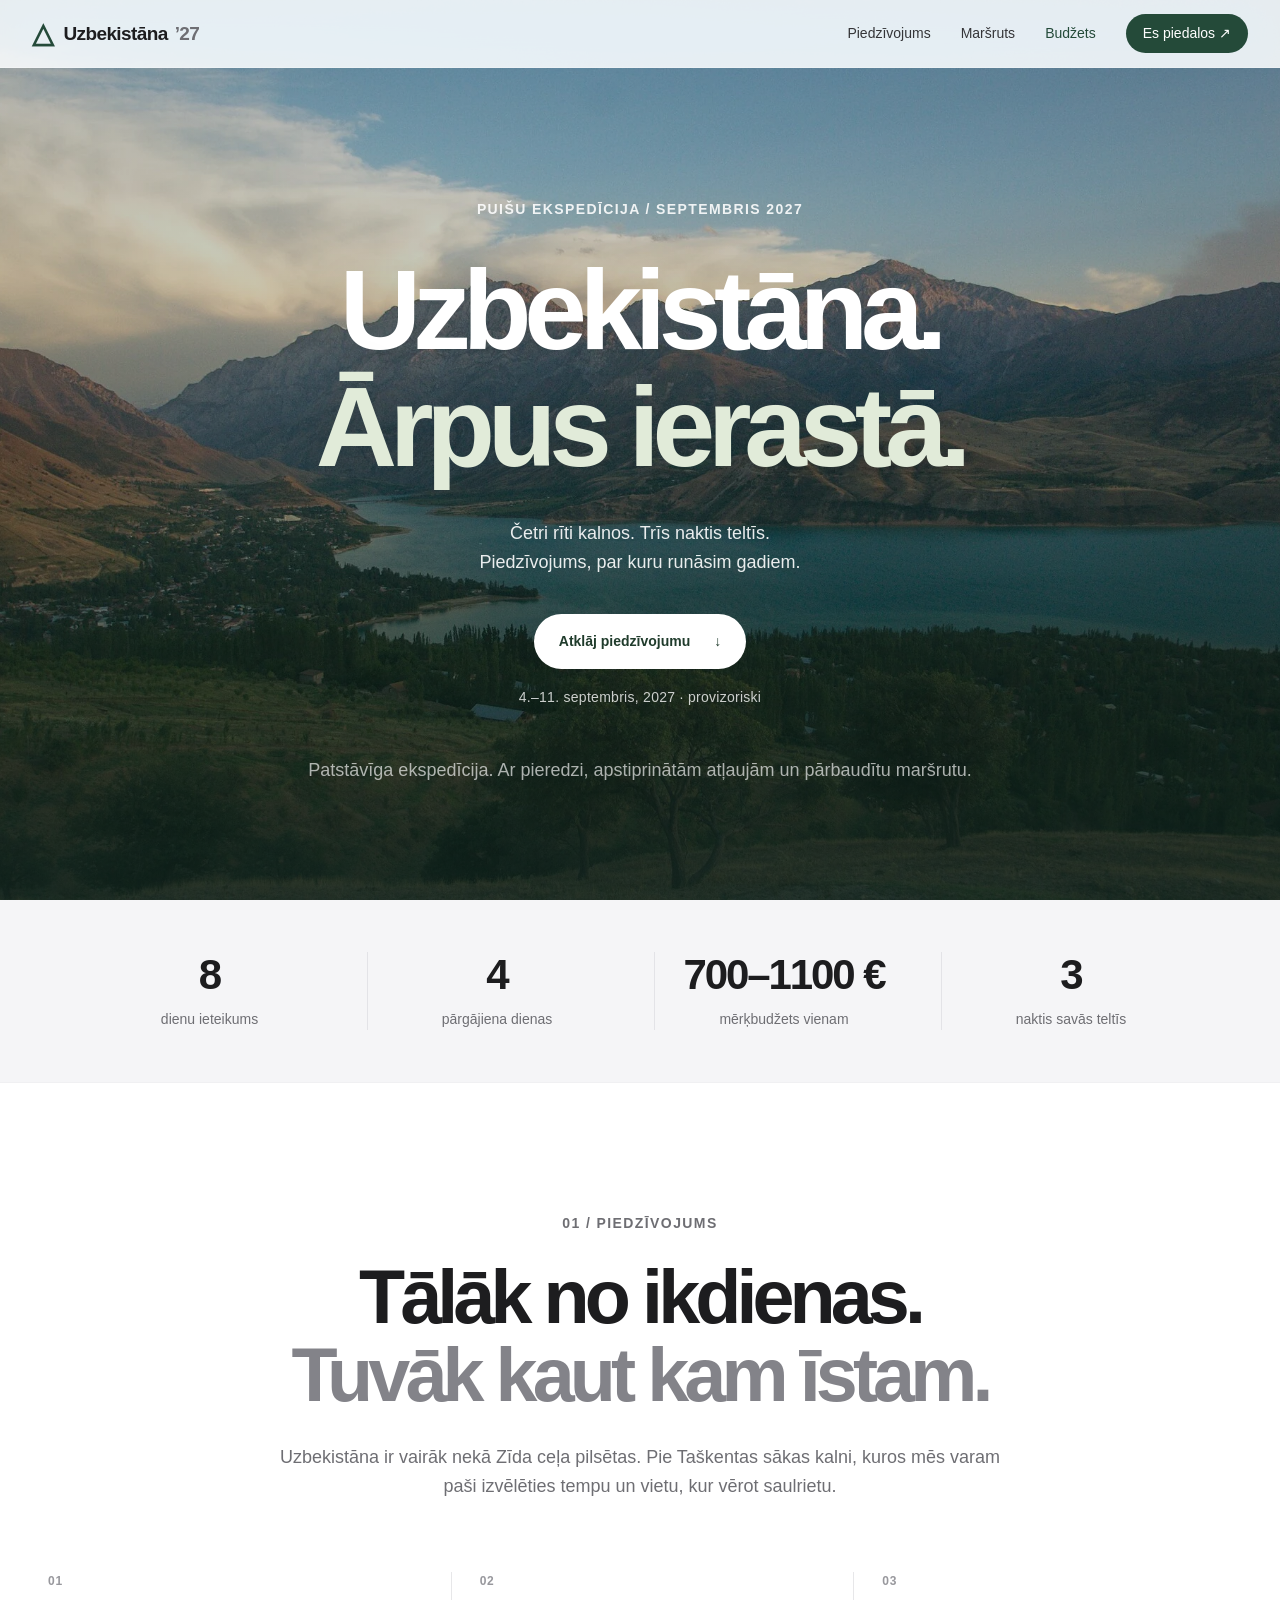
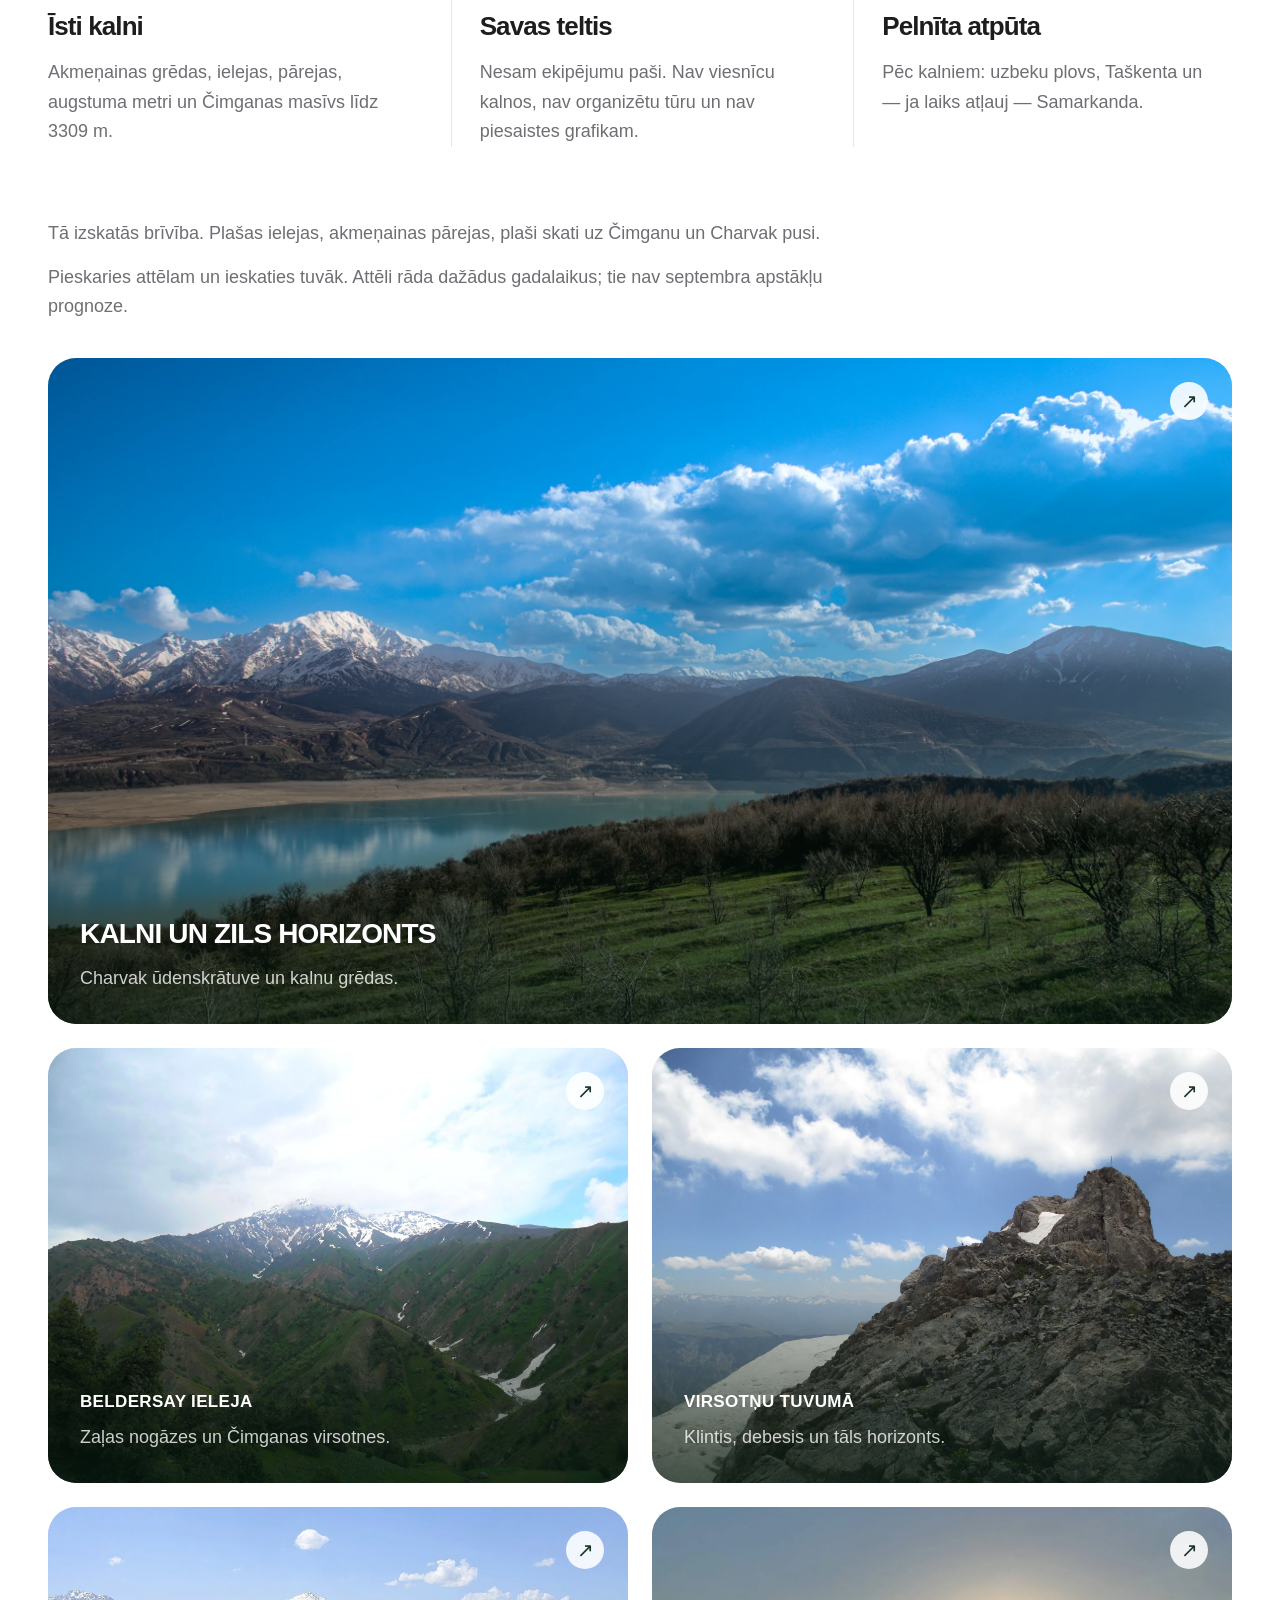
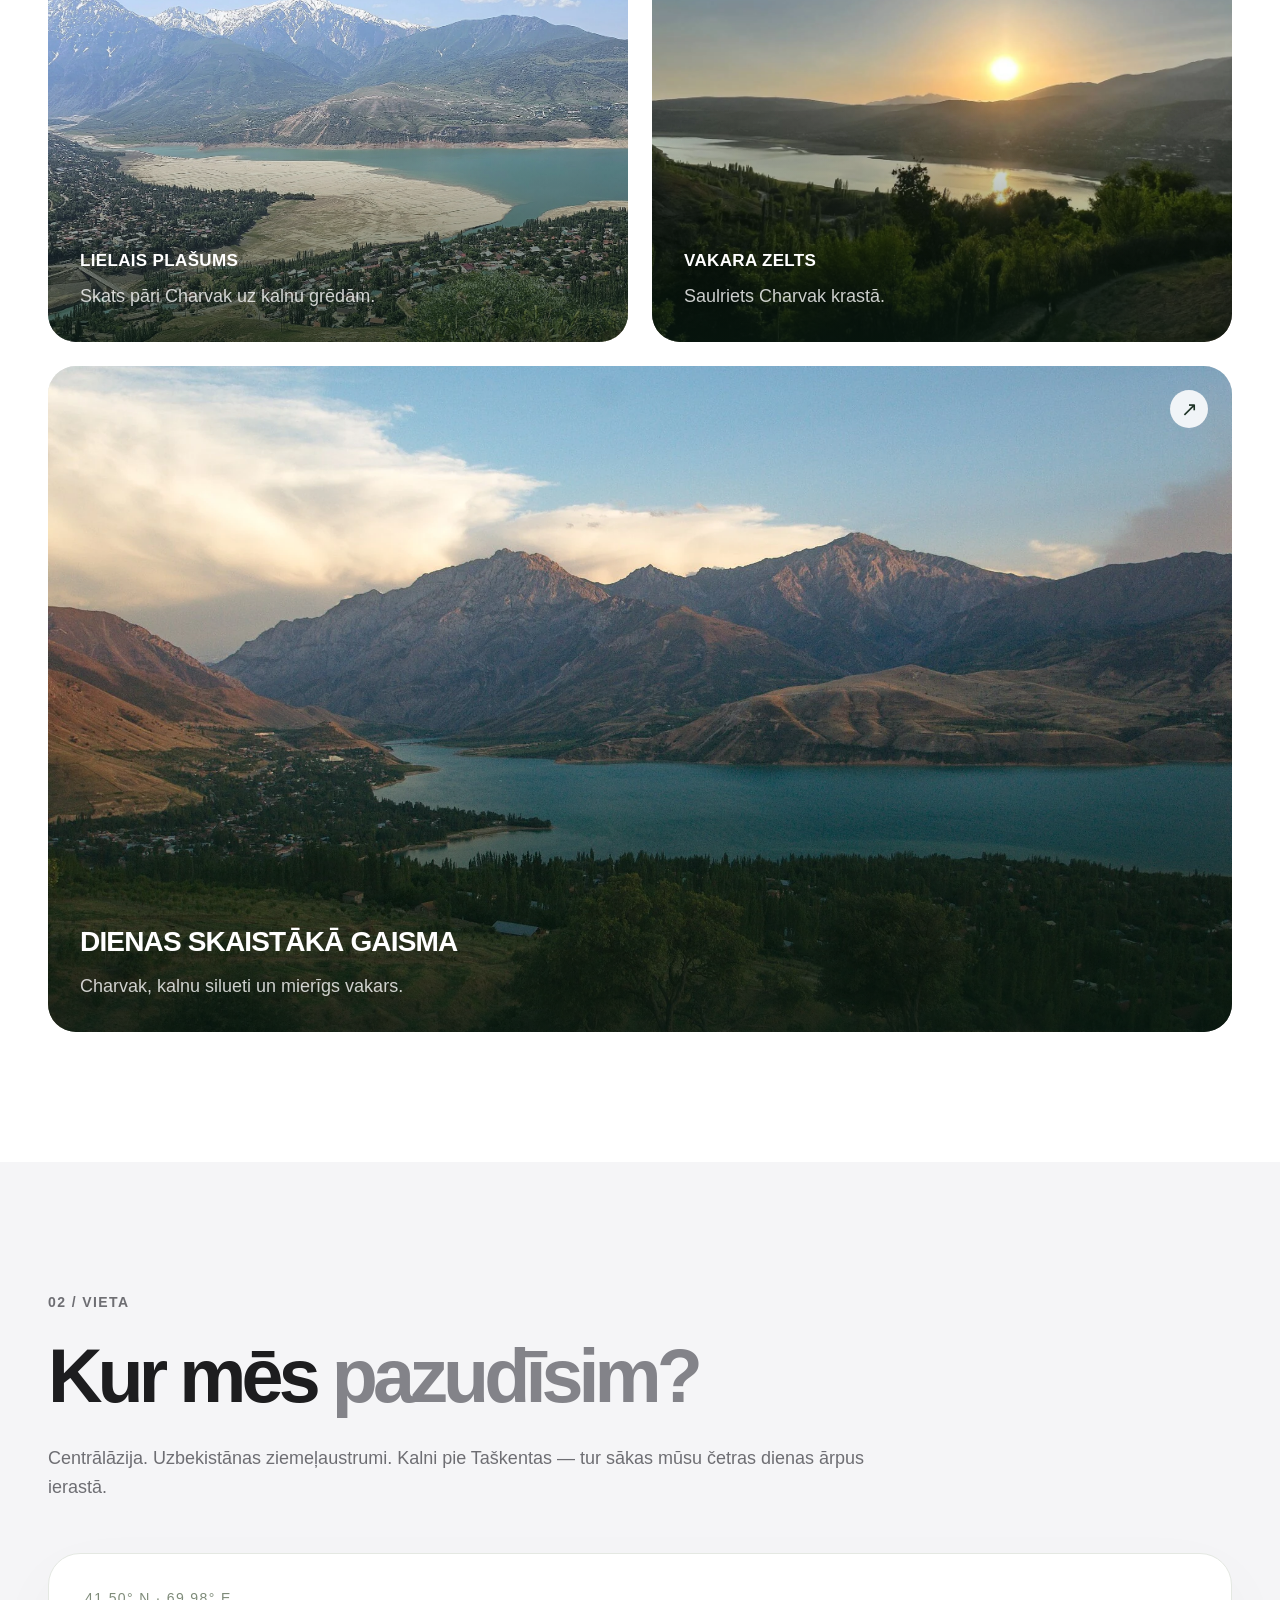
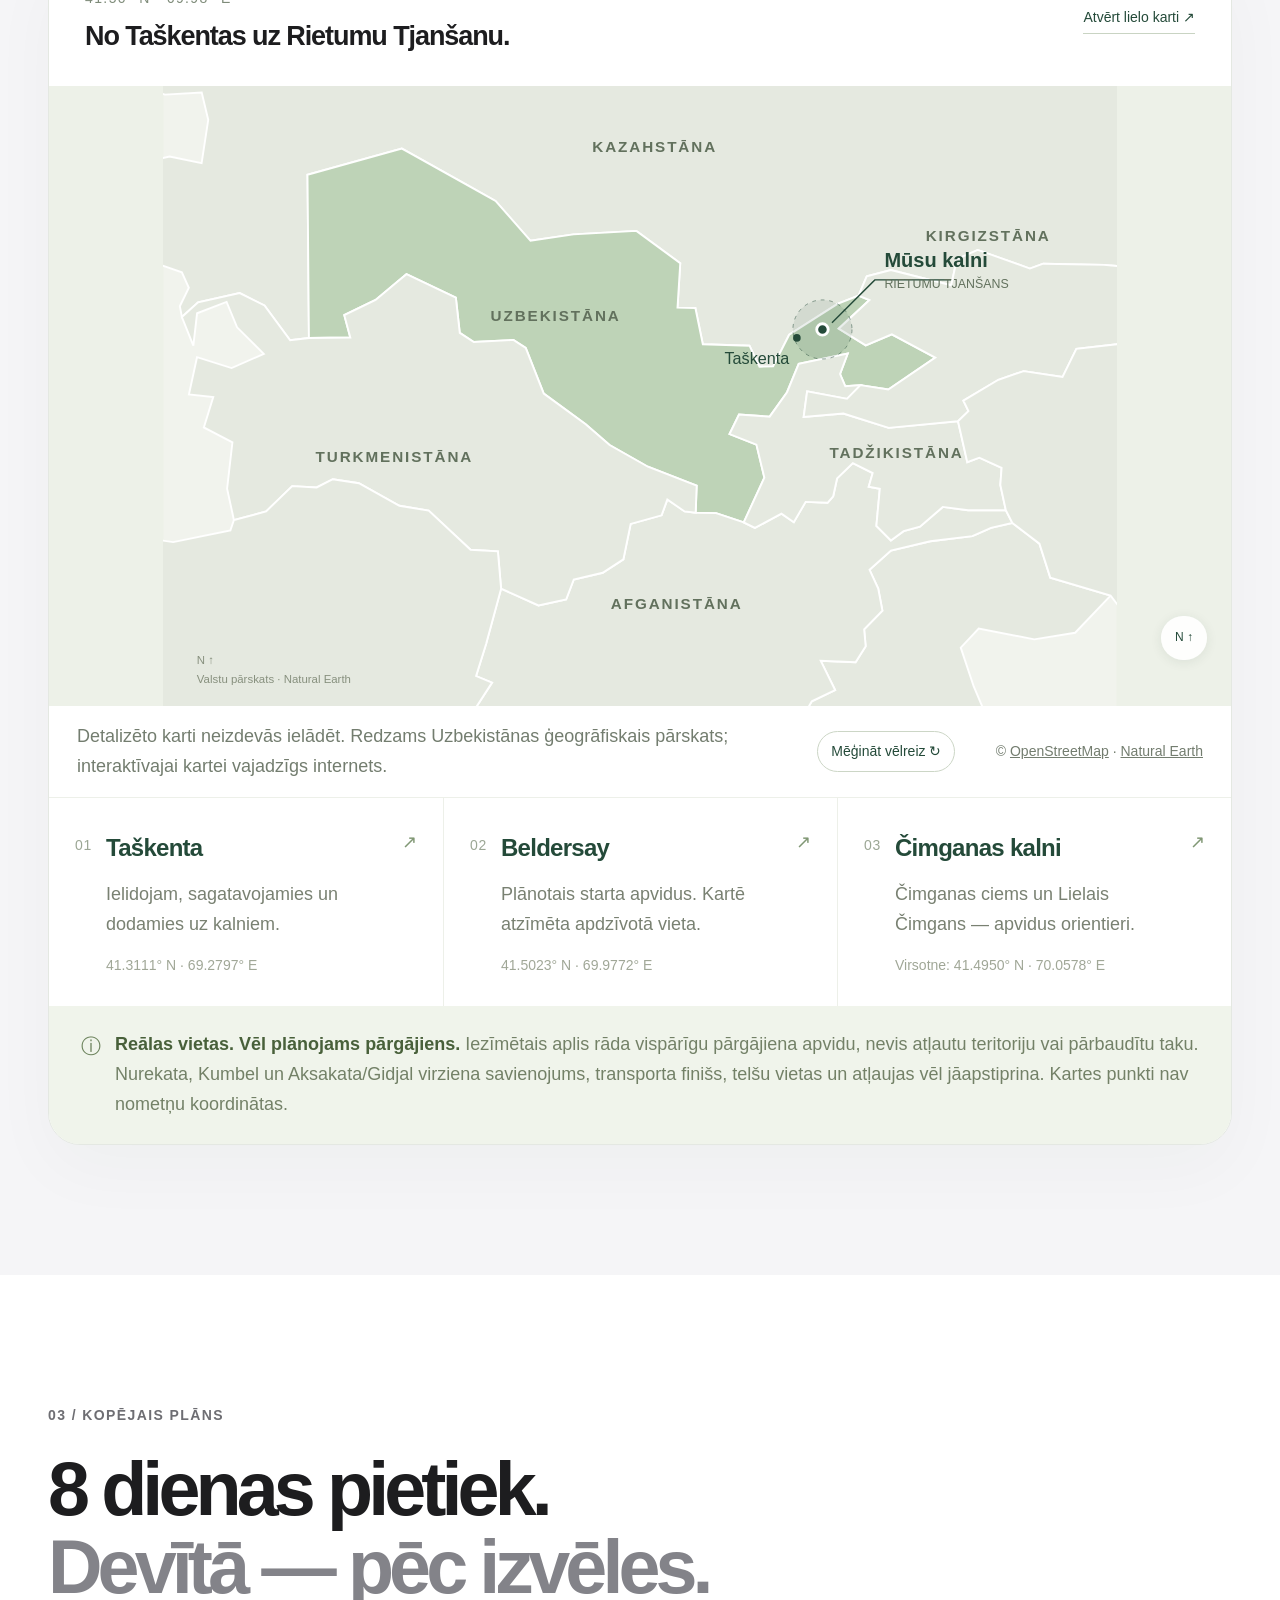
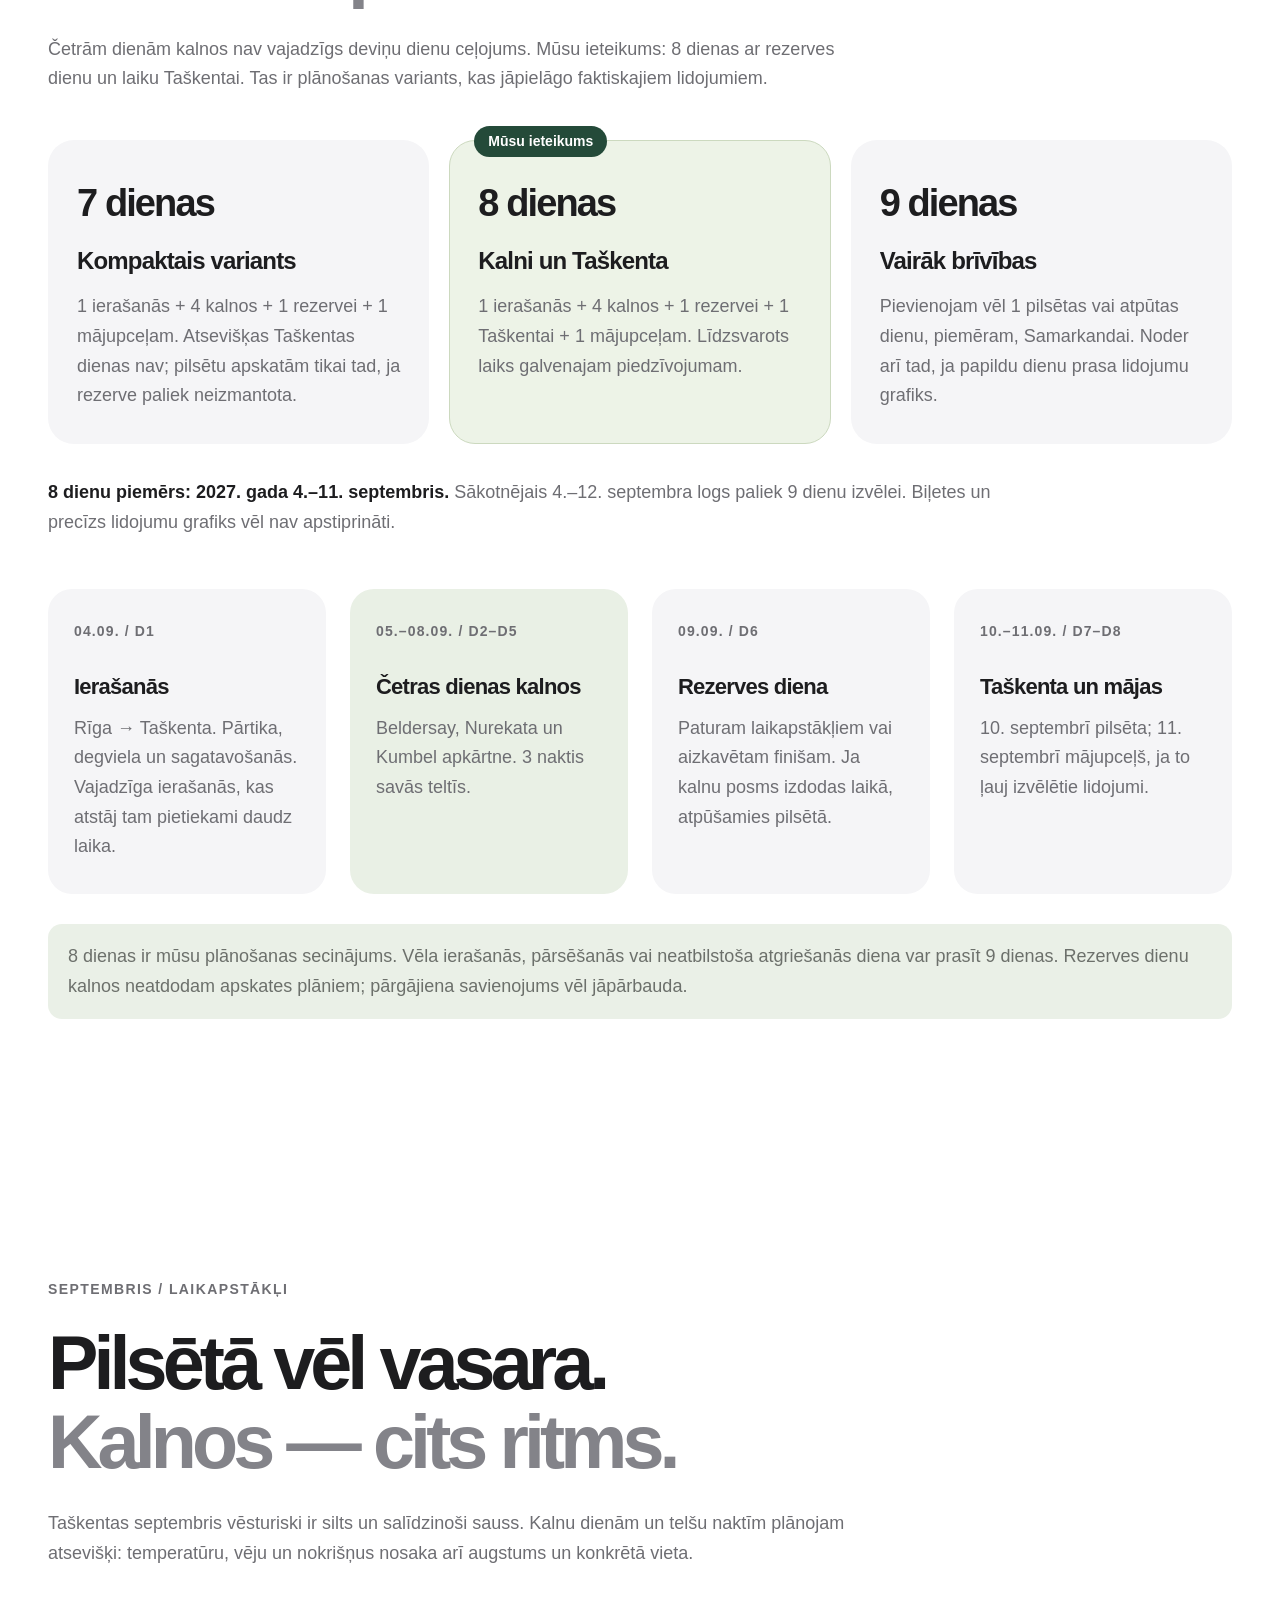
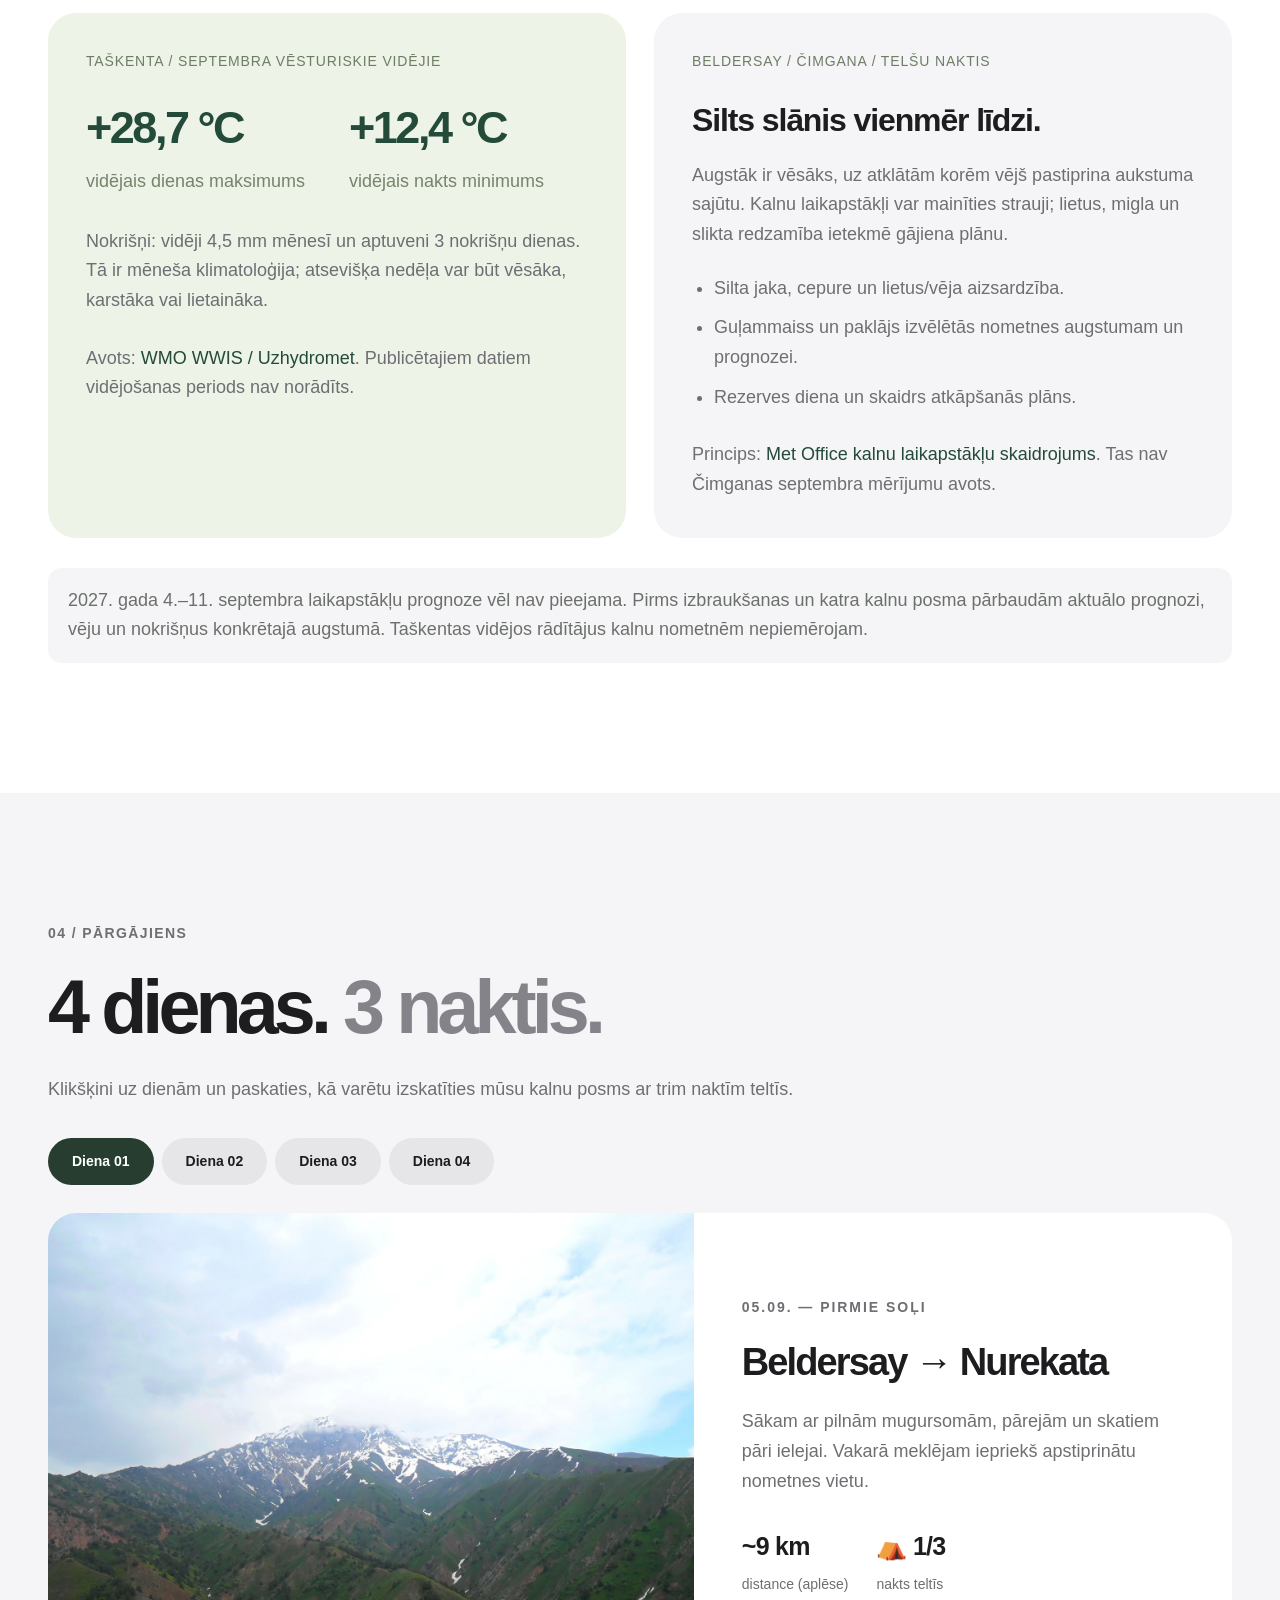
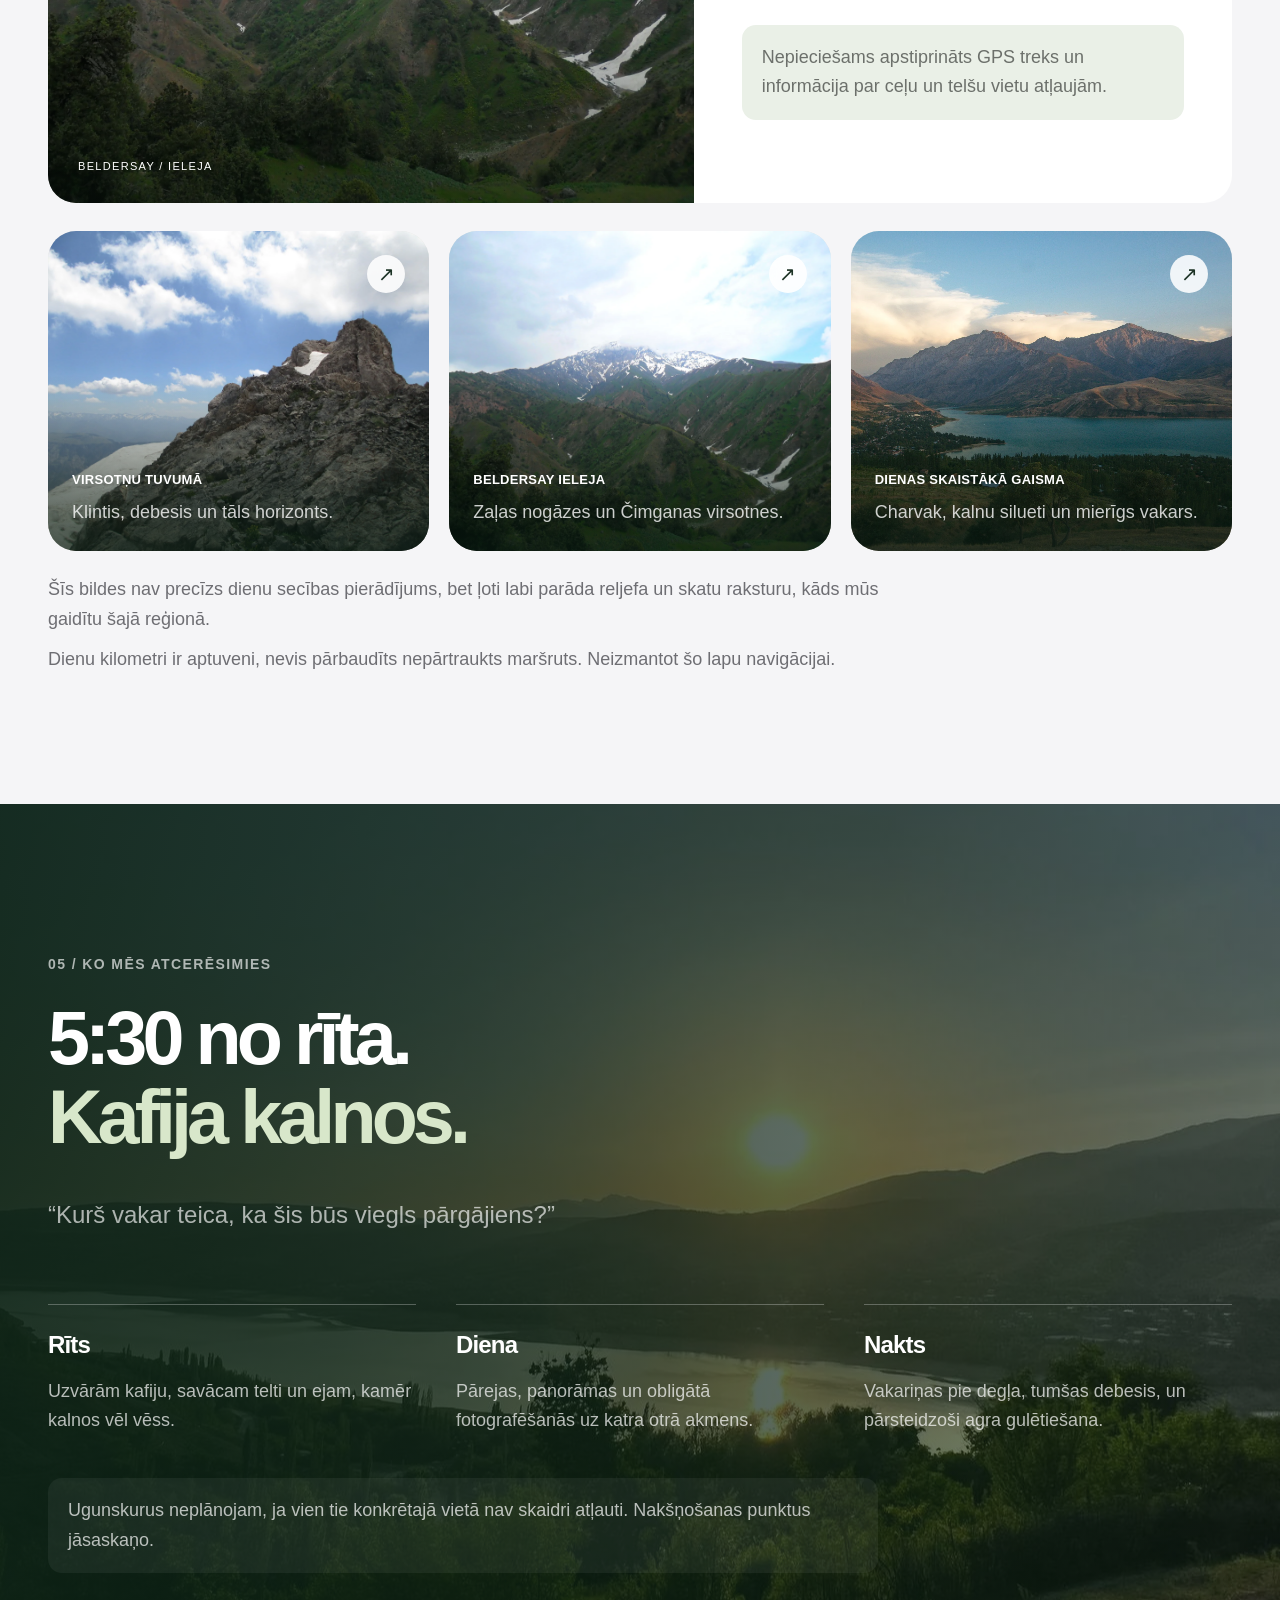
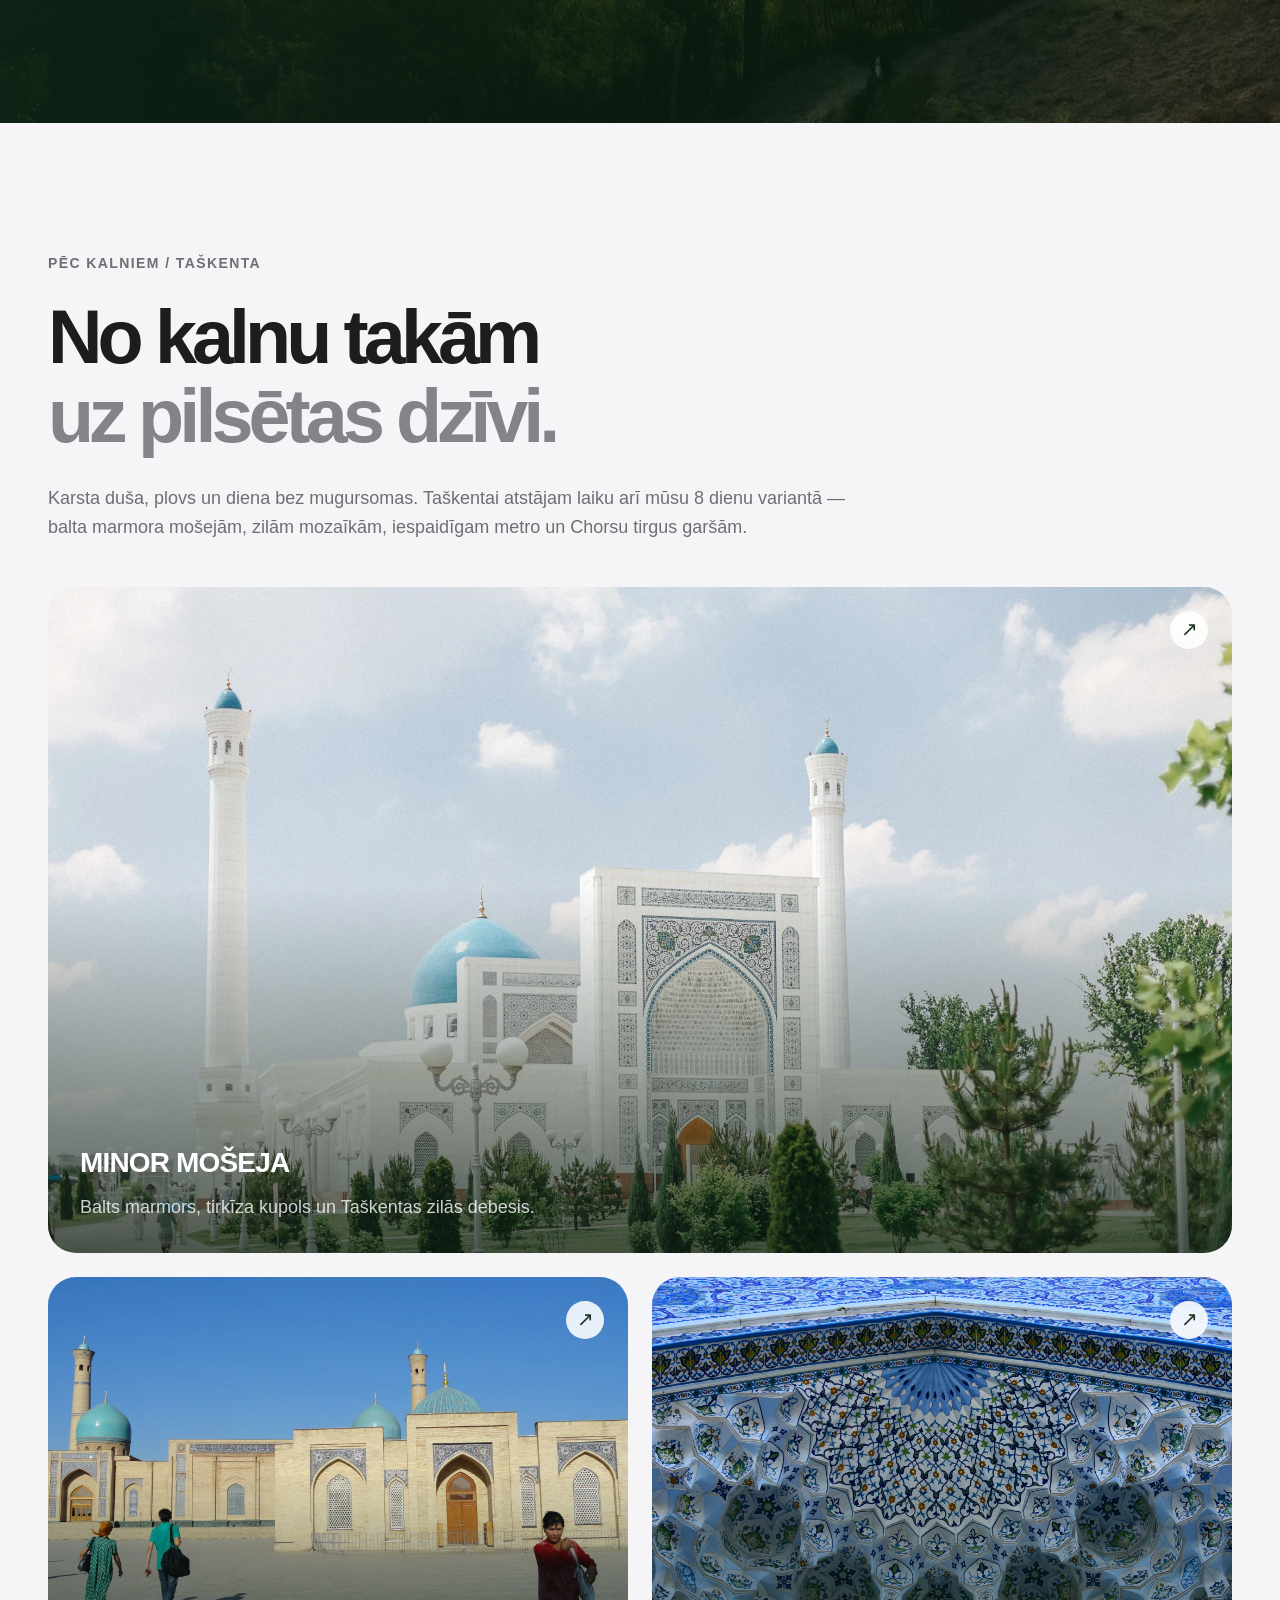
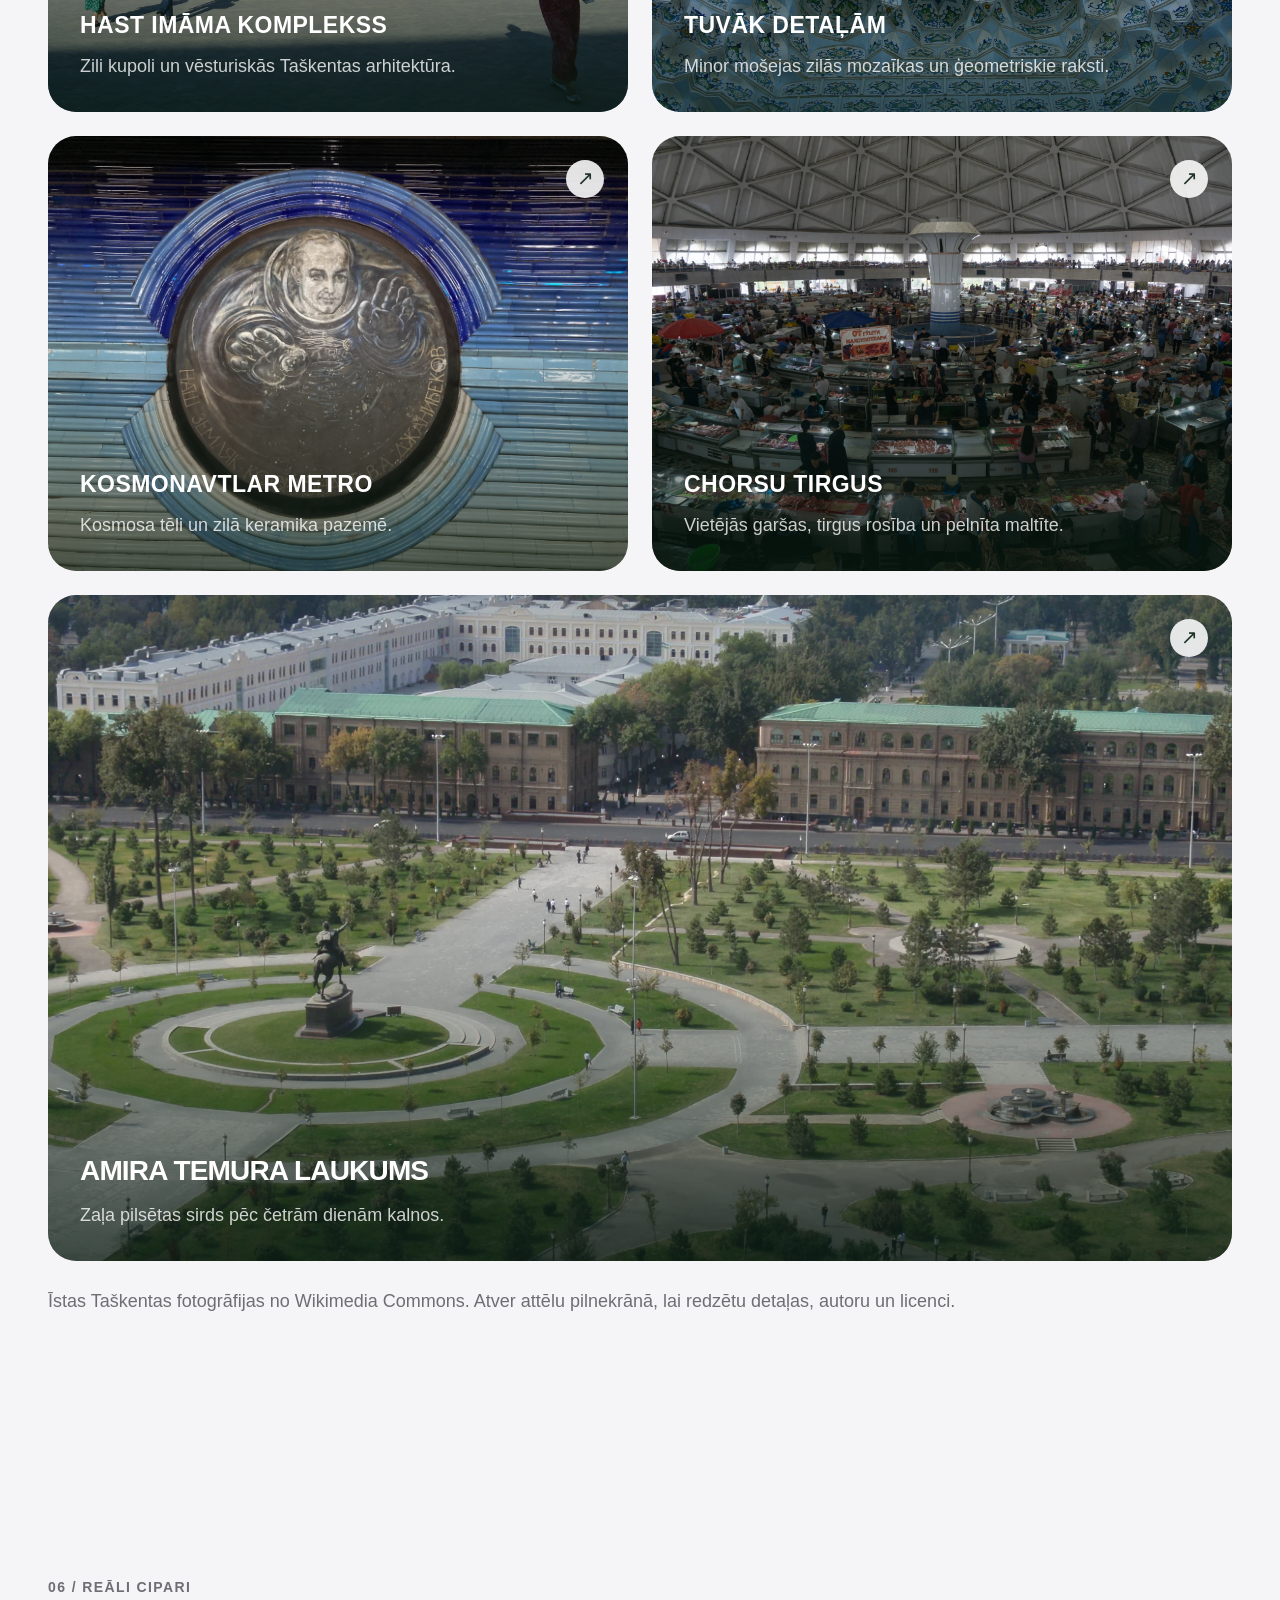
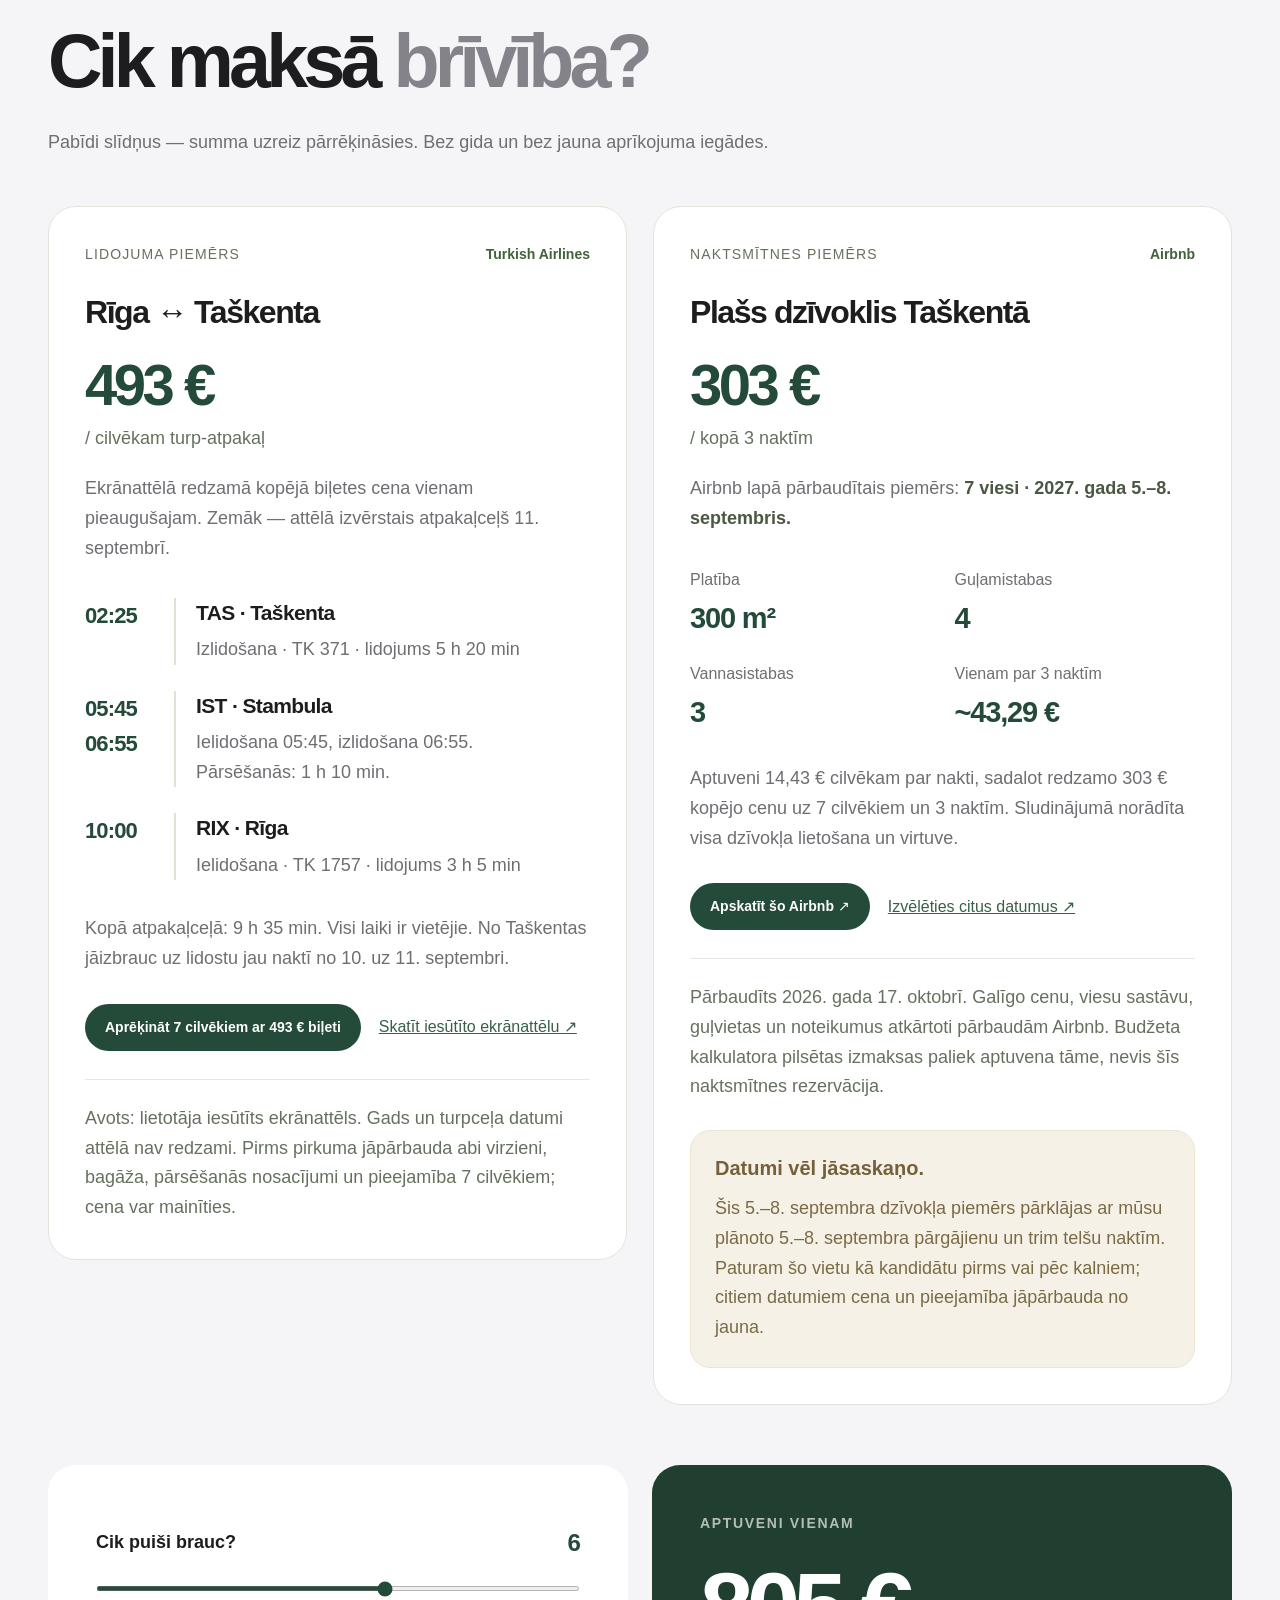
==== commit 4c93388f: "Curate cinematic landscapes and expand Tashkent photography" ====
--- a/index.html
+++ b/index.html
@@ -7,7 +7,7 @@
 
 
 <link rel="stylesheet" href="assets/vendor/leaflet/leaflet.css">
-<link rel="stylesheet" href="assets/css/style.css?v=examples-6">
+<link rel="stylesheet" href="assets/css/style.css?v=photos-7">
 <link rel="icon" href="assets/favicon.svg" type="image/svg+xml">
 <meta property="og:type" content="website">
 <meta property="og:locale" content="lv_LV">
@@ -16,18 +16,18 @@
 <meta property="og:url" content="https://koskalns.github.io/uzbekistana27/">
 <meta property="og:image" content="https://koskalns.github.io/uzbekistana27/assets/images/social.jpg">
 <meta name="twitter:card" content="summary_large_image">
-<link rel="preload" as="image" href="assets/images/greater-chimgan-mountain.webp">
+<link rel="preload" as="image" href="assets/images/chimgan-golden.webp">
 </head>
 <body>
 <a class="skip-link" href="#main">Pāriet uz saturu</a>
 <div class="shell" id="shell">
 <header class="topbar"><a href="#sakums" class="brand" id="homeLink" aria-label="Uzbekistāna 2027 — sākums"><span class="brand-icon" aria-hidden="true">△</span> Uzbekistāna <span class="brand-year">’27</span></a><nav aria-label="Galvenā navigācija"><a href="#kapec">Piedzīvojums</a><a href="#marsruts">Maršruts</a><a href="#budzets">Budžets</a><a class="nav-cta" href="#braucam">Es piedalos <span aria-hidden="true">↗</span></a></nav><div class="chapter-line" id="chapterLine" aria-hidden="true"></div></header>
 <main id="main">
-<section id="sakums" class="scene hero" aria-labelledby="sakums-title" data-name="Sākums"><div class="photo" style="background-image:url('assets/images/greater-chimgan-mountain.webp')"></div><div class="darken"></div><div class="content vcenter"><div class="eyebrow">PUIŠU EKSPEDĪCIJA / SEPTEMBRIS 2027</div><h1 id="sakums-title">Uzbekistāna.<br><span class="ital">Ārpus ierastā.</span></h1><p class="subtitle">Četri rīti kalnos. Trīs naktis teltīs.<br>Piedzīvojums, par kuru runāsim gadiem.</p><div class="hero-actions"><a class="btn" href="#kapec">Atklāj piedzīvojumu <span aria-hidden="true">↓</span></a><span class="trip-date">4.–11. septembris, 2027 · provizoriski</span></div><div class="source-small" style="margin-top:22px">Patstāvīga ekspedīcija. Ar pieredzi, apstiprinātām atļaujām un pārbaudītu maršrutu.</div></div></section>
+<section id="sakums" class="scene hero" aria-labelledby="sakums-title" data-name="Sākums"><div class="photo" style="background-image:url('assets/images/chimgan-golden.webp')"></div><div class="darken"></div><div class="content vcenter"><div class="eyebrow">PUIŠU EKSPEDĪCIJA / SEPTEMBRIS 2027</div><h1 id="sakums-title">Uzbekistāna.<br><span class="ital">Ārpus ierastā.</span></h1><p class="subtitle">Četri rīti kalnos. Trīs naktis teltīs.<br>Piedzīvojums, par kuru runāsim gadiem.</p><div class="hero-actions"><a class="btn" href="#kapec">Atklāj piedzīvojumu <span aria-hidden="true">↓</span></a><span class="trip-date">4.–11. septembris, 2027 · provizoriski</span></div><div class="source-small" style="margin-top:22px">Patstāvīga ekspedīcija. Ar pieredzi, apstiprinātām atļaujām un pārbaudītu maršrutu.</div></div></section>
 <div class="expedition-facts" aria-label="Ekspedīcija skaitļos"><div class="hero-notes"><div><span class="big-number">8</span><span class="stat-label">dienu ieteikums</span></div><div><span class="big-number">4</span><span class="stat-label">pārgājiena dienas</span></div><div><span class="big-number">700–1100 €</span><span class="stat-label">mērķbudžets vienam</span></div><div><span class="big-number">3</span><span class="stat-label">naktis savās teltīs</span></div></div></div>
 
 
-<section id="kapec" class="scene" aria-labelledby="kapec-title" data-name="Kāpēc tur"><div class="content vcenter"><div class="eyebrow">01 / PIEDZĪVOJUMS</div><h2 id="kapec-title">Tālāk no ikdienas.<br><span class="highlight">Tuvāk kaut kam īstam.</span></h2><p class="subtitle">Uzbekistāna ir vairāk nekā Zīda ceļa pilsētas. Pie Taškentas sākas kalni, kuros mēs varam paši izvēlēties tempu un vietu, kur vērot saulrietu.</p><div class="grid" style="margin-top:24px"><div class="panel feature col-4"><h3>Īsti kalni</h3><p>Akmeņainas grēdas, ielejas, pārejas, augstuma metri un Čimganas masīvs līdz 3309 m.</p><span class="ghost-num">01</span></div><div class="panel feature col-4"><h3>Savas teltis</h3><p>Nesam ekipējumu paši. Nav viesnīcu kalnos, nav organizētu tūru un nav piesaistes grafikam.</p><span class="ghost-num">02</span></div><div class="panel feature col-4"><h3>Pelnīta atpūta</h3><p>Pēc kalniem: uzbeku plovs, Taškenta un — ja laiks atļauj — Samarkanda.</p><span class="ghost-num">03</span></div></div><p class="gallery-intro">Tā izskatās brīvība. Plašas ielejas, akmeņainas pārejas, plaši skati uz Čimganu un Charvak pusi. <span style="color:#d6f48b">Pieskaries attēlam un ieskaties tuvāk. Attēli rāda dažādus gadalaikus; tie nav septembra apstākļu prognoze.</span></p><div class="visual-gallery" aria-label="Skatu galerija"><figure class="visual-card"><img loading="lazy" alt="Beldersay ieleja" src="assets/images/beldersay-valley.webp" width="1920" height="1440" decoding="async"><figcaption><b>BELDERSAY IELEJA</b><span>plaša ieeja kalnu rajonā</span></figcaption></figure><figure class="visual-card"><img loading="lazy" alt="Čimganas kalni ziemā" src="assets/images/chimgan-mountains.webp" width="1440" height="1440" decoding="async"><figcaption><b>ČIMGANAS KALNI</b><span>mežonīgs reljefs visos gadalaikos</span></figcaption></figure><figure class="visual-card"><img loading="lazy" alt="Skats no Kumbel uz Čimganu" src="assets/images/kumbel-to-chimgan.webp" width="1920" height="1440" decoding="async"><figcaption><b>KUMBEL PĀREJA</b><span>panorāmas un atsegts reljefs</span></figcaption></figure><figure class="visual-card"><img loading="lazy" alt="Lielā Čimgana kalns" src="assets/images/greater-chimgan-mountain.webp" width="1920" height="1440" decoding="async"><figcaption><b>LIELAIS ČIMGANS</b><span>ikoniska virsotne un klinšu sienas</span></figcaption></figure><figure class="visual-card"><img loading="lazy" alt="Skats lejup uz Čimganu" src="assets/images/view-down-to-chimgan.webp" width="1920" height="1440" decoding="async"><figcaption><b>SKATS LEJUP</b><span>to sajūtu gribas nofotografēt ik pēc 10 minūtēm</span></figcaption></figure><figure class="visual-card"><img loading="lazy" alt="Skats uz Charvak no Mazās Čimganas" src="assets/images/charvak-from-small-chimgan.webp" width="1920" height="1080" decoding="async"><figcaption><b>CHARVAK PUSE</b><span>plašums un sauss kalnu dramatisms</span></figcaption></figure></div></div></section>
+<section id="kapec" class="scene" aria-labelledby="kapec-title" data-name="Kāpēc tur"><div class="content vcenter"><div class="eyebrow">01 / PIEDZĪVOJUMS</div><h2 id="kapec-title">Tālāk no ikdienas.<br><span class="highlight">Tuvāk kaut kam īstam.</span></h2><p class="subtitle">Uzbekistāna ir vairāk nekā Zīda ceļa pilsētas. Pie Taškentas sākas kalni, kuros mēs varam paši izvēlēties tempu un vietu, kur vērot saulrietu.</p><div class="grid" style="margin-top:24px"><div class="panel feature col-4"><h3>Īsti kalni</h3><p>Akmeņainas grēdas, ielejas, pārejas, augstuma metri un Čimganas masīvs līdz 3309 m.</p><span class="ghost-num">01</span></div><div class="panel feature col-4"><h3>Savas teltis</h3><p>Nesam ekipējumu paši. Nav viesnīcu kalnos, nav organizētu tūru un nav piesaistes grafikam.</p><span class="ghost-num">02</span></div><div class="panel feature col-4"><h3>Pelnīta atpūta</h3><p>Pēc kalniem: uzbeku plovs, Taškenta un — ja laiks atļauj — Samarkanda.</p><span class="ghost-num">03</span></div></div><p class="gallery-intro">Tā izskatās brīvība. Plašas ielejas, akmeņainas pārejas, plaši skati uz Čimganu un Charvak pusi. <span style="color:#d6f48b">Pieskaries attēlam un ieskaties tuvāk. Attēli rāda dažādus gadalaikus; tie nav septembra apstākļu prognoze.</span></p><div class="visual-gallery" aria-label="Skatu galerija"><figure class="visual-card"><img loading="lazy" src="assets/images/charvak-blue.webp" alt="Zils Charvak ūdens un sniegotas kalnu virsotnes zem mākoņiem" width="2400" height="1600" decoding="async"><figcaption><b>KALNI UN ZILS HORIZONTS</b><span>Charvak ūdenskrātuve un kalnu grēdas.</span></figcaption></figure><figure class="visual-card"><img loading="lazy" src="assets/images/spring-beldersay-valley.webp" alt="Zaļā Beldersay ieleja un sniegotās Čimganas virsotnes pavasarī" width="1920" height="1440" decoding="async"><figcaption><b>BELDERSAY IELEJA</b><span>Zaļas nogāzes un Čimganas virsotnes.</span></figcaption></figure><figure class="visual-card"><img loading="lazy" src="assets/images/chimgan-peak.webp" alt="Klinšaina Čimganas virsotne zem zilām debesīm" width="1920" height="1440" decoding="async"><figcaption><b>VIRSOTŅU TUVUMĀ</b><span>Klintis, debesis un tāls horizonts.</span></figcaption></figure><figure class="visual-card"><img loading="lazy" src="assets/images/charvak-wide.webp" alt="Plaša Charvak ūdenskrātuves un kalnu panorāma" width="1920" height="1081" decoding="async"><figcaption><b>LIELAIS PLAŠUMS</b><span>Skats pāri Charvak uz kalnu grēdām.</span></figcaption></figure><figure class="visual-card"><img loading="lazy" src="assets/images/charvak-sunset.webp" alt="Zelta saulriets virs Charvak ūdenskrātuves" width="1280" height="960" decoding="async"><figcaption><b>VAKARA ZELTS</b><span>Saulriets Charvak krastā.</span></figcaption></figure><figure class="visual-card"><img loading="lazy" src="assets/images/chimgan-golden.webp" alt="Vakara gaisma pār Charvak un Čimganas kalnu apkārtni" width="1920" height="1275" decoding="async"><figcaption><b>DIENAS SKAISTĀKĀ GAISMA</b><span>Charvak, kalnu silueti un mierīgs vakars.</span></figcaption></figure></div></div></section>
 
 <section id="marsruts" class="scene" aria-labelledby="marsruts-title" data-name="Kur tas ir"><div class="content vcenter"><div class="eyebrow">02 / VIETA</div><h2 id="marsruts-title">Kur mēs <span class="highlight">pazudīsim?</span></h2><p class="subtitle map-intro">Centrālāzija. Uzbekistānas ziemeļaustrumi. Kalni pie Taškentas — tur sākas mūsu četras dienas ārpus ierastā.</p>
 <div class="map-wrap geography">
@@ -58,12 +58,12 @@
 <section id="laikapstakli" class="scene" aria-labelledby="laikapstakli-title" data-name="Septembra laikapstākļi"><div class="content"><div class="eyebrow">SEPTEMBRIS / LAIKAPSTĀKĻI</div><h2 id="laikapstakli-title">Pilsētā vēl vasara.<br><span class="highlight">Kalnos — cits ritms.</span></h2><p class="subtitle">Taškentas septembris vēsturiski ir silts un salīdzinoši sauss. Kalnu dienām un telšu naktīm plānojam atsevišķi: temperatūru, vēju un nokrišņus nosaka arī augstums un konkrētā vieta.</p>
 <div class="weather-layout"><article class="weather-city"><span class="weather-label">TAŠKENTA / SEPTEMBRA VĒSTURISKIE VIDĒJIE</span><div class="weather-temperatures"><div><strong>+28,7 °C</strong><span>vidējais dienas maksimums</span></div><div><strong>+12,4 °C</strong><span>vidējais nakts minimums</span></div></div><p>Nokrišņi: vidēji 4,5 mm mēnesī un aptuveni 3 nokrišņu dienas. Tā ir mēneša klimatoloģija; atsevišķa nedēļa var būt vēsāka, karstāka vai lietaināka.</p><p class="weather-source">Avots: <a href="https://worldweather.wmo.int/en/city.html?cityId=115" target="_blank" rel="noopener">WMO WWIS / Uzhydromet</a>. Publicētajiem datiem vidējošanas periods nav norādīts.</p></article><article class="weather-mountains"><span class="weather-label">BELDERSAY / ČIMGANA / TELŠU NAKTIS</span><h3>Silts slānis vienmēr līdzi.</h3><p>Augstāk ir vēsāks, uz atklātām korēm vējš pastiprina aukstuma sajūtu. Kalnu laikapstākļi var mainīties strauji; lietus, migla un slikta redzamība ietekmē gājiena plānu.</p><ul><li>Silta jaka, cepure un lietus/vēja aizsardzība.</li><li>Guļammaiss un paklājs izvēlētās nometnes augstumam un prognozei.</li><li>Rezerves diena un skaidrs atkāpšanās plāns.</li></ul><p class="weather-source">Princips: <a href="https://weather.metoffice.gov.uk/guides/mountain/forecast" target="_blank" rel="noopener">Met Office kalnu laikapstākļu skaidrojums</a>. Tas nav Čimganas septembra mērījumu avots.</p></article></div>
 <div class="site-notice">2027. gada 4.–11. septembra laikapstākļu prognoze vēl nav pieejama. Pirms izbraukšanas un katra kalnu posma pārbaudām aktuālo prognozi, vēju un nokrišņus konkrētajā augstumā. Taškentas vidējos rādītājus kalnu nometnēm nepiemērojam.</div></div></section>
-<section id="pargajiens" class="scene" aria-labelledby="pargajiens-title" data-name="Kalnu dienas"><div class="content vcenter"><div class="eyebrow">04 / PĀRGĀJIENS</div><h2 id="pargajiens-title">4 dienas. <span class="highlight">3 naktis.</span></h2><p class="muted">Klikšķini uz dienām un paskaties, kā varētu izskatīties mūsu kalnu posms ar trim naktīm teltīs.</p><div class="phase-tab-row" role="tablist" aria-label="Pārgājiena diena"><button type="button" class="phase-tab selected" data-trail="0" role="tab" aria-selected="true">Diena 01</button><button type="button" class="phase-tab" data-trail="1" role="tab" aria-selected="false">Diena 02</button><button type="button" class="phase-tab" data-trail="2" role="tab" aria-selected="false">Diena 03</button><button type="button" class="phase-tab" data-trail="3" role="tab" aria-selected="false">Diena 04</button></div><div class="trail-layout"><div class="trail-photo" id="trailPhoto" style="background-image:url('assets/images/spring-beldersay-valley.webp')"><div class="trail-photo-label" id="trailPhotoLabel">BELDERSAY / IELEJA</div></div><div class="panel trail-info"><div class="tag" id="trailTag">05.09. — PIRMIE SOĻI</div><h3 id="trailName">Beldersay → Nurekata</h3><p id="trailText">Sākam ar pilnām mugursomām, pārejām un skatiem pāri ielejai. Vakarā meklējam iepriekš apstiprinātu nometnes vietu.</p><div class="metrics"><div class="metric"><strong id="trailKm">~9 km</strong><em>distance (aplēse)</em></div><div class="metric"><strong id="trailNight">⛺ 1/3</strong><em>nakts teltīs</em></div></div><div class="note-box" id="trailRisk">Nepieciešams apstiprināts GPS treks un informācija par ceļu un telšu vietu atļaujām.</div></div></div><div class="mini-gallery" aria-label="Papildu skati no maršruta reģiona"><figure class="mini-shot"><img loading="lazy" alt="Čimganas virsotnes skats" src="assets/images/chimgan-peak.webp" width="1920" height="1440" decoding="async"><figcaption><b>KALNU KORES</b><span>atsegti kores posmi un plašs horizonts</span></figcaption></figure><figure class="mini-shot"><img loading="lazy" alt="Pavasara Beldersay ieleja" src="assets/images/spring-beldersay-valley.webp" width="1920" height="1440" decoding="async"><figcaption><b>VAKARI IELEJĀ</b><span>vakari pie teltīm un rīti ar sauli sejā</span></figcaption></figure><figure class="mini-shot"><img loading="lazy" alt="Skats no Kumbel uz Čimganu" src="assets/images/kumbel-to-chimgan.webp" width="1920" height="1440" decoding="async"><figcaption><b>LIELIE SKATI</b><span>tas moments, kad visi saka “ok, te bija vērts nākt”</span></figcaption></figure></div><div class="trail-extra-note">Šīs bildes nav precīzs dienu secības pierādījums, bet ļoti labi parāda reljefa un skatu raksturu, kāds mūs gaidītu šajā reģionā.</div><div class="source-small" style="margin-top:10px">Dienu kilometri ir aptuveni, nevis pārbaudīts nepārtraukts maršruts. Neizmantot šo lapu navigācijai.</div></div></section>
+<section id="pargajiens" class="scene" aria-labelledby="pargajiens-title" data-name="Kalnu dienas"><div class="content vcenter"><div class="eyebrow">04 / PĀRGĀJIENS</div><h2 id="pargajiens-title">4 dienas. <span class="highlight">3 naktis.</span></h2><p class="muted">Klikšķini uz dienām un paskaties, kā varētu izskatīties mūsu kalnu posms ar trim naktīm teltīs.</p><div class="phase-tab-row" role="tablist" aria-label="Pārgājiena diena"><button type="button" class="phase-tab selected" data-trail="0" role="tab" aria-selected="true">Diena 01</button><button type="button" class="phase-tab" data-trail="1" role="tab" aria-selected="false">Diena 02</button><button type="button" class="phase-tab" data-trail="2" role="tab" aria-selected="false">Diena 03</button><button type="button" class="phase-tab" data-trail="3" role="tab" aria-selected="false">Diena 04</button></div><div class="trail-layout"><div class="trail-photo" id="trailPhoto" style="background-image:url('assets/images/spring-beldersay-valley.webp')"><div class="trail-photo-label" id="trailPhotoLabel">BELDERSAY / IELEJA</div></div><div class="panel trail-info"><div class="tag" id="trailTag">05.09. — PIRMIE SOĻI</div><h3 id="trailName">Beldersay → Nurekata</h3><p id="trailText">Sākam ar pilnām mugursomām, pārejām un skatiem pāri ielejai. Vakarā meklējam iepriekš apstiprinātu nometnes vietu.</p><div class="metrics"><div class="metric"><strong id="trailKm">~9 km</strong><em>distance (aplēse)</em></div><div class="metric"><strong id="trailNight">⛺ 1/3</strong><em>nakts teltīs</em></div></div><div class="note-box" id="trailRisk">Nepieciešams apstiprināts GPS treks un informācija par ceļu un telšu vietu atļaujām.</div></div></div><div class="mini-gallery" aria-label="Papildu skati no maršruta reģiona"><figure class="mini-shot"><img loading="lazy" src="assets/images/chimgan-peak.webp" alt="Klinšaina Čimganas virsotne zem zilām debesīm" width="1920" height="1440" decoding="async"><figcaption><b>VIRSOTŅU TUVUMĀ</b><span>Klintis, debesis un tāls horizonts.</span></figcaption></figure><figure class="mini-shot"><img loading="lazy" src="assets/images/spring-beldersay-valley.webp" alt="Zaļā Beldersay ieleja un sniegotās Čimganas virsotnes pavasarī" width="1920" height="1440" decoding="async"><figcaption><b>BELDERSAY IELEJA</b><span>Zaļas nogāzes un Čimganas virsotnes.</span></figcaption></figure><figure class="mini-shot"><img loading="lazy" src="assets/images/chimgan-golden.webp" alt="Vakara gaisma pār Charvak un Čimganas kalnu apkārtni" width="1920" height="1275" decoding="async"><figcaption><b>DIENAS SKAISTĀKĀ GAISMA</b><span>Charvak, kalnu silueti un mierīgs vakars.</span></figcaption></figure></div><div class="trail-extra-note">Šīs bildes nav precīzs dienu secības pierādījums, bet ļoti labi parāda reljefa un skatu raksturu, kāds mūs gaidītu šajā reģionā.</div><div class="source-small" style="margin-top:10px">Dienu kilometri ir aptuveni, nevis pārbaudīts nepārtraukts maršruts. Neizmantot šo lapu navigācijai.</div></div></section>
 
-<section id="nometne" class="scene" aria-labelledby="nometne-title" data-name="Dzīve teltīs"><div class="photo" style="background-image:url('assets/images/kumbel-to-chimgan.webp');opacity:.35"></div><div class="darken"></div><div class="content vcenter"><div class="eyebrow">05 / KO MĒS ATCERĒSIMIES</div><h2 id="nometne-title">5:30 no rīta.<br><span class="highlight">Kafija kalnos.</span></h2><p class="quote">“Kurš vakar teica, ka šis būs viegls pārgājiens?”</p><div class="camp-tiles"><div class="panel"><h3>Rīts</h3><p>Uzvārām kafiju, savācam telti un ejam, kamēr kalnos vēl vēss.</p></div><div class="panel"><h3>Diena</h3><p>Pārejas, panorāmas un obligātā fotografēšanās uz katra otrā akmens.</p></div><div class="panel"><h3>Nakts</h3><p>Vakariņas pie degļa, tumšas debesis, un pārsteidzoši agra gulētiešana.</p></div></div><div class="site-notice">Ugunskurus neplānojam, ja vien tie konkrētajā vietā nav skaidri atļauti. Nakšņošanas punktus jāsaskaņo.</div></div></section>
+<section id="nometne" class="scene" aria-labelledby="nometne-title" data-name="Dzīve teltīs"><div class="photo" style="background-image:url('assets/images/charvak-sunset.webp');opacity:.6"></div><div class="darken"></div><div class="content vcenter"><div class="eyebrow">05 / KO MĒS ATCERĒSIMIES</div><h2 id="nometne-title">5:30 no rīta.<br><span class="highlight">Kafija kalnos.</span></h2><p class="quote">“Kurš vakar teica, ka šis būs viegls pārgājiens?”</p><div class="camp-tiles"><div class="panel"><h3>Rīts</h3><p>Uzvārām kafiju, savācam telti un ejam, kamēr kalnos vēl vēss.</p></div><div class="panel"><h3>Diena</h3><p>Pārejas, panorāmas un obligātā fotografēšanās uz katra otrā akmens.</p></div><div class="panel"><h3>Nakts</h3><p>Vakariņas pie degļa, tumšas debesis, un pārsteidzoši agra gulētiešana.</p></div></div><div class="site-notice">Ugunskurus neplānojam, ja vien tie konkrētajā vietā nav skaidri atļauti. Nakšņošanas punktus jāsaskaņo.</div></div></section>
 
 
-<section id="taskenta" class="scene" aria-labelledby="taskenta-title" data-name="Taškenta"><div class="content"><div class="eyebrow">PĒC KALNIEM / TAŠKENTA</div><h2 id="taskenta-title">No kalnu takām<br><span class="highlight">uz pilsētas dzīvi.</span></h2><p class="subtitle">Karsta duša, plovs un diena bez mugursomas. Taškentai atstājam laiku arī mūsu 8 dienu variantā — Chorsu tirgum, zaļiem laukumiem un mierīgai pastaigai.</p><div class="visual-gallery city-gallery" aria-label="Taškentas fotogrāfijas"><figure class="visual-card"><img loading="lazy" src="assets/images/tashkent-amir-temur.webp" alt="Skats pār Amira Temura laukumu Taškentā" width="1920" height="1440" decoding="async"><figcaption><b>AMIRA TEMURA LAUKUMS</b><span>Zaļa pilsētas sirds pēc četrām dienām kalnos.</span></figcaption></figure><figure class="visual-card"><img loading="lazy" src="assets/images/tashkent-chorsu.webp" alt="Chorsu tirgus iekšpuse Taškentā" width="1920" height="1280" decoding="async"><figcaption><b>CHORSU TIRGUS</b><span>Vietējās garšas, tirgus rosība un pelnīta maltīte.</span></figcaption></figure></div><p class="city-note">Īstas Taškentas fotogrāfijas no Wikimedia Commons. Atver attēlu pilnekrānā, lai redzētu detaļas, autoru un licenci.</p></div></section>
+<section id="taskenta" class="scene" aria-labelledby="taskenta-title" data-name="Taškenta"><div class="content"><div class="eyebrow">PĒC KALNIEM / TAŠKENTA</div><h2 id="taskenta-title">No kalnu takām<br><span class="highlight">uz pilsētas dzīvi.</span></h2><p class="subtitle">Karsta duša, plovs un diena bez mugursomas. Taškentai atstājam laiku arī mūsu 8 dienu variantā — balta marmora mošejām, zilām mozaīkām, iespaidīgam metro un Chorsu tirgus garšām.</p><div class="visual-gallery city-gallery" aria-label="Taškentas fotogrāfijas"><figure class="visual-card"><img loading="lazy" src="assets/images/tashkent-white-mosque.webp" alt="Minor mošejas baltais marmors un tirkīza kupols Taškentā" width="1700" height="1152" decoding="async"><figcaption><b>MINOR MOŠEJA</b><span>Balts marmors, tirkīza kupols un Taškentas zilās debesis.</span></figcaption></figure><figure class="visual-card"><img loading="lazy" src="assets/images/tashkent-khast-imam.webp" alt="Hast Imāma kompleksa mošejas un zili kupoli" width="2400" height="1446" decoding="async"><figcaption><b>HAST IMĀMA KOMPLEKSS</b><span>Zili kupoli un vēsturiskās Taškentas arhitektūra.</span></figcaption></figure><figure class="visual-card"><img loading="lazy" src="assets/images/tashkent-minor.webp" alt="Minor mošejas ieejas velves zilās mozaīkas" width="2400" height="1600" decoding="async"><figcaption><b>TUVĀK DETAĻĀM</b><span>Minor mošejas zilās mozaīkas un ģeometriskie raksti.</span></figcaption></figure><figure class="visual-card"><img loading="lazy" src="assets/images/tashkent-cosmonauts.webp" alt="Kosmonauta portrets Kosmonavtlar metro stacijā Taškentā" width="2400" height="1800" decoding="async"><figcaption><b>KOSMONAVTLAR METRO</b><span>Kosmosa tēli un zilā keramika pazemē.</span></figcaption></figure><figure class="visual-card"><img loading="lazy" src="assets/images/tashkent-chorsu.webp" alt="Chorsu tirgus iekšpuse Taškentā" width="1920" height="1280" decoding="async"><figcaption><b>CHORSU TIRGUS</b><span>Vietējās garšas, tirgus rosība un pelnīta maltīte.</span></figcaption></figure><figure class="visual-card"><img loading="lazy" src="assets/images/tashkent-amir-temur.webp" alt="Skats pār Amira Temura laukumu Taškentā" width="1920" height="1440" decoding="async"><figcaption><b>AMIRA TEMURA LAUKUMS</b><span>Zaļa pilsētas sirds pēc četrām dienām kalnos.</span></figcaption></figure></div><p class="city-note">Īstas Taškentas fotogrāfijas no Wikimedia Commons. Atver attēlu pilnekrānā, lai redzētu detaļas, autoru un licenci.</p></div></section>
 <section id="budzets" class="scene" aria-labelledby="budzets-title" data-name="Budžets"><div class="content vcenter"><div class="eyebrow">06 / REĀLI CIPARI</div><h2 id="budzets-title">Cik maksā <span class="highlight">brīvība?</span></h2><p class="subtitle">Pabīdi slīdņus — summa uzreiz pārrēķināsies. Bez gida un bez jauna aprīkojuma iegādes.</p><div class="booking-examples" id="rezervaciju-piemeri" aria-label="Konkrēti lidojuma un naktsmītnes piemēri">
 <article class="booking-card flight-card" aria-labelledby="flight-example-title"><div class="booking-card-top"><span class="booking-label">LIDOJUMA PIEMĒRS</span><span class="booking-provider">Turkish Airlines</span></div><h3 id="flight-example-title">Rīga ↔ Taškenta</h3><div class="booking-price">493 € <span>/ cilvēkam turp-atpakaļ</span></div><p class="booking-context">Ekrānattēlā redzamā kopējā biļetes cena vienam pieaugušajam. Zemāk — attēlā izvērstais atpakaļceļš 11. septembrī.</p>
 <ol class="flight-steps"><li><span class="flight-time">02:25</span><div><b>TAS · Taškenta</b><span>Izlidošana · TK 371 · lidojums 5 h 20 min</span></div></li><li><span class="flight-time">05:45<br>06:55</span><div><b>IST · Stambula</b><span>Ielidošana 05:45, izlidošana 06:55.<br>Pārsēšanās: 1 h 10 min.</span></div></li><li><span class="flight-time">10:00</span><div><b>RIX · Rīga</b><span>Ielidošana · TK 1757 · lidojums 3 h 5 min</span></div></li></ol>
@@ -82,9 +82,9 @@
 
 <section id="drosiba" class="scene" aria-labelledby="drosiba-title" data-name="Pirms braucam"><div class="content vcenter"><div class="eyebrow">08 / REALITĀTES PĀRBAUDE</div><h2 id="drosiba-title">Izaicinoši ≠ <span class="highlight">bezatbildīgi.</span></h2><p class="subtitle">Bez gida — jā. Bez plāna — nē. Pirms rezervējam biļetes, šiem jautājumiem jābūt atrisinātiem.</p><div class="grid" style="margin-top:18px"><div class="col-7 panel"><div class="accordion open"><button type="button" aria-expanded="true">Atļaujas, parkā atļautās takas un teltis <span>−</span></button><div class="answer">Ugam–Chatkal reģionā ne visur drīkst brīvi pārvietoties vai nakšņot. Visas 3 telšu vietas un konkrētā trase jāapstiprina vietējā parka/atbildīgajā iestādē. Robežzonas neplānojam bez nepieciešamajām atļaujām.</div></div><div class="accordion"><button type="button" aria-expanded="false">Navigācija bez sakariem <span>+</span></button><div class="answer">Lejupielādēta pārbaudīta GPX trase, OSM/offline kartes vismaz divās ierīcēs, bateriju rezerve, ūdens avotu un droša izstāšanās plāns. Neviena nezināma upes šķērsojuma vai atsegta tehniska posma bez atbilstošas pieredzes.</div></div><div class="accordion"><button type="button" aria-expanded="false">Uzturēšanās reģistrācija <span>+</span></button><div class="answer">Vīzas un uzturēšanās reģistrācijas prasības jāpārbauda atbilstoši pilsonībai un 2027. gada noteikumiem. Telšu nakšu uzskaite iepriekš jāsaskaņo ar uzturēšanās reģistrācijas atbildīgajām iestādēm. Pārbaudiet aktuālo Latvijas ĀM informāciju.</div></div><div class="accordion"><button type="button" aria-expanded="false">️ Skaidri apstākļi, kuros apstājamies <span>+</span></button><div class="answer">Negaisi, slikta redzamība, pēkšņas upju līmeņa izmaiņas, ievainojums, iztukšots ūdens — pagriežamies atpakaļ vai izmantojam izstāšanās maršrutu. Virsotnes tehnisko traversu un Gulkam kanjona kāpšanas vietas šajā plānā neiekļaujam.</div></div></div><div class="col-5 panel"><h3>Nepārdodam sev fantāziju.</h3><p class="muted">Iepriekšējie pārgājienu ieraksti pierāda, ka šajā reģionā cilvēki staigā ar teltīm, bet tas <b>nepierāda</b>, ka mūsu konkrētais 4 dienu savienojums ir drošs vai visur atļauts.</p><a href="https://www.mfa.gov.lv/lv/uzbekistana-celojumu-bridinajumi" target="_blank" rel="noopener">Latvijas ĀM ceļojumu informācija ↗</a><div style="height:12px"></div><a href="https://www.wikiloc.com/trails/hiking/uzbekistan/toshkent/nurekata" target="_blank" rel="noopener">Skatīt publiskos GPS ierakstus ↗</a><p class="small" style="margin-top:24px">Mūsu variants ir idejas prezentācija, nevis solījums, ka varam šodien doties bez papildu pārbaudes.</p></div></div></div></section>
 
-<section id="braucam" class="scene finale" aria-labelledby="braucam-title" data-name="Balsojums"><div class="photo" style="background-image:url('assets/images/chimgan-peak.webp');opacity:.27"></div><div class="darken"></div><div class="content vcenter"><div class="eyebrow">09 / LĒMUMS</div><h2 id="braucam-title">Labākie stāsti<br><span class="highlight">sākas ar “braucam”.</span></h2><p class="subtitle">Izvēlies savu atbildi. Pēc tam nokopē uzaicinājumu un iemet čatā.</p><div class="choice-row"><button class="choice" data-vote="Jā, esmu iekšā!"><span class="emoji">🔥</span><b>Es esmu iekšā</b><small>Biļetes, mugursoma, darām.</small></button><button class="choice" data-vote="Pārlieciniet mani ar datumiem un biļešu cenām."><span class="emoji">🤔</span><b>Vēl domāju</b><small>Gribu redzēt konkrētus datumus.</small></button><button class="choice" data-vote="Es braucu, ja būs daudz plova."><span class="emoji">🍚</span><b>Kur būs plovs?</b><small>Galvenais — ēšana pēc pārgājiena.</small></button></div><div class="button-row"><button class="btn" id="copyInvite">Kopēt uzaicinājumu ↗</button><button class="btn secondary" id="again">Atgriezties sākumā ↑</button></div><p class="small" style="margin-top:15px">Balsojums ir jautram efektam tikai šajā pārlūkā — draugu atbildes automātiski netiek apkopotas.</p></div><div id="confetti" class="confetti"></div></section>
+<section id="braucam" class="scene finale" aria-labelledby="braucam-title" data-name="Balsojums"><div class="photo" style="background-image:url('assets/images/chimgan-golden.webp');opacity:.5"></div><div class="darken"></div><div class="content vcenter"><div class="eyebrow">09 / LĒMUMS</div><h2 id="braucam-title">Labākie stāsti<br><span class="highlight">sākas ar “braucam”.</span></h2><p class="subtitle">Izvēlies savu atbildi. Pēc tam nokopē uzaicinājumu un iemet čatā.</p><div class="choice-row"><button class="choice" data-vote="Jā, esmu iekšā!"><span class="emoji">🔥</span><b>Es esmu iekšā</b><small>Biļetes, mugursoma, darām.</small></button><button class="choice" data-vote="Pārlieciniet mani ar datumiem un biļešu cenām."><span class="emoji">🤔</span><b>Vēl domāju</b><small>Gribu redzēt konkrētus datumus.</small></button><button class="choice" data-vote="Es braucu, ja būs daudz plova."><span class="emoji">🍚</span><b>Kur būs plovs?</b><small>Galvenais — ēšana pēc pārgājiena.</small></button></div><div class="button-row"><button class="btn" id="copyInvite">Kopēt uzaicinājumu ↗</button><button class="btn secondary" id="again">Atgriezties sākumā ↑</button></div><p class="small" style="margin-top:15px">Balsojums ir jautram efektam tikai šajā pārlūkā — draugu atbildes automātiski netiek apkopotas.</p></div><div id="confetti" class="confetti"></div></section>
 
-<section id="avoti" class="scene" aria-labelledby="avoti-title" data-name="Avoti"><div class="content vcenter"><div class="eyebrow">10 / AVOTI UN MAZĀ DRUKA</div><h2 id="avoti-title">Bez pārspīlējumiem.<br><span class="highlight">Ar labu plānu.</span></h2><div class="grid"><div class="col-6 panel credits"><h3>Pirms braucam — jāpārbauda</h3><ul><li><a href="https://worldweather.wmo.int/en/city.html?cityId=115" target="_blank" rel="noopener">WMO WWIS: Taškentas klimats</a> — vēsturiskie septembra vidējie; nav 2027. gada prognoze.</li><li><a href="https://weather.metoffice.gov.uk/guides/mountain/forecast" target="_blank" rel="noopener">Met Office: kalnu prognozes</a> — augstuma, vēja un sasalšanas līmeņa nozīme.</li><li><a href="https://www.mfa.gov.lv/lv/uzbekistana-celojumu-bridinajumi" target="_blank" rel="noopener">Latvijas ĀM: Uzbekistāna</a> — vīza, reģistrācija, robežzonas, brīdinājumi.</li><li><a href="https://www.wikiloc.com/trails/hiking/uzbekistan/toshkent/nurekata" target="_blank" rel="noopener">Wikiloc: Nurekata takas</a> — publiski pārgājienu ieraksti; nav drošības garantija.</li><li><a href="https://www.wikiloc.com/hiking-trails/chimgan-mountains-beldersay-to-gidjal-pt-2-268536017" target="_blank" rel="noopener">Beldersay → Gidjal ieraksta turpinājums</a> — autors daļu ceļa brauca ar auto.</li><li><a href="https://commons.wikimedia.org/wiki/Category:Greater_Chimgan" target="_blank" rel="noopener">Greater Chimgan fotogrāfiju kolekcija</a>.</li></ul><p>Attālumi, nakšņošanas punkti, septembra datumi un izmaksas ir <b>provizoriski</b>. Lapa nav GPS navigācijas rīks. Fotogrāfijas ilustrē reģionu dažādos gadalaikos. Autori, oriģinālie avoti un licences norādīti zemāk un pie katra foto pilnekrāna skatā.</p></div><div class="col-6 panel credits"><h3>Foto autori / licences</h3><ul><li><a href="https://commons.wikimedia.org/wiki/File:Amir-Timur-Platz_vom_Hotel_Usbekistan_in_Richtung_Westen.jpg" target="_blank" rel="noopener">Amira Temura laukums, Taškenta</a> — Doris Ingeborg Lohse, CC BY-SA 4.0.</li><li><a href="https://commons.wikimedia.org/wiki/File:Chorsu_Bazaar,_Tashkent,_Uzbekistan_-_2019-06-01_1.jpg" target="_blank" rel="noopener">Chorsu tirgus, Taškenta</a> — Alexey Komarov, CC BY-SA 4.0.</li><li><a href="https://commons.wikimedia.org/wiki/File:Greater_Chimgan_Mountain.JPG" target="_blank" rel="noopener">Greater Chimgan Mountain</a> — Dmitriy Page / Jabez, public domain.</li><li><a href="https://commons.wikimedia.org/wiki/File:Kumbel_to_Chimgan.JPG" target="_blank" rel="noopener">Kumbel to Chimgan</a> — Man77, CC BY-SA 3.0.</li><li><a href="https://commons.wikimedia.org/wiki/File:Beldersay_valley.JPG" target="_blank" rel="noopener">Beldersay valley</a> — German Stimban, CC BY-SA 4.0.</li><li><a href="https://commons.wikimedia.org/wiki/File:Spring_Beldersay_valley.JPG" target="_blank" rel="noopener">Spring Beldersay valley</a> — German Stimban, CC BY-SA 4.0.</li><li><a href="https://commons.wikimedia.org/wiki/File:Chimgan_peak.JPG" target="_blank" rel="noopener">Chimgan peak</a> — German Stimban, CC BY-SA 3.0.</li><li><a href="https://commons.wikimedia.org/wiki/File:Chimgan_Mountains.jpg" target="_blank" rel="noopener">Chimgan Mountains</a> — Anvarov Bobur Baxtiyor o'g'li, CC BY-SA 4.0.</li><li><a href="https://commons.wikimedia.org/wiki/File:View_down_to_Chimgan.JPG" target="_blank" rel="noopener">View down to Chimgan</a> — Denis vl, CC BY-SA 3.0.</li><li><a href="https://commons.wikimedia.org/wiki/File:%D0%92%D0%B8%D0%B4_%D1%81_%D0%9C%D0%B0%D0%BB%D0%BE%D0%B3%D0%BE_%D0%A7%D0%B8%D0%BC%D0%B3%D0%B0%D0%BD%D0%B0_%D0%BD%D0%B0_%D0%A7%D0%B0%D1%80%D0%B2%D0%B0%D0%BA.jpg" target="_blank" rel="noopener">Skats uz Charvak no Mazās Čimganas</a> — Галиев Ярослав, CC BY-SA 4.0.</li></ul><p>Foto samazināti, pārveidoti WebP formātā un attēloti ar izgriešanu un tumšinošiem pārklājumiem. Atvasinātie foto saglabā katra oriģināla licenci. <a href="assets/images/CREDITS.md">Pilni attēlu dati un licences ↗</a>. CC BY-SA 3.0 / 4.0 fotogrāfijas atbilstoši šo licenču noteikumiem.</p><p><a href="https://creativecommons.org/licenses/by-sa/3.0/" target="_blank">CC BY-SA 3.0</a> · <a href="https://creativecommons.org/licenses/by-sa/4.0/" target="_blank">CC BY-SA 4.0</a></p></div></div><div class="button-row"><button class="btn secondary" data-jump="0">← Atpakaļ uz sākumu</button></div></div></section>
+<section id="avoti" class="scene" aria-labelledby="avoti-title" data-name="Avoti"><div class="content vcenter"><div class="eyebrow">10 / AVOTI UN MAZĀ DRUKA</div><h2 id="avoti-title">Bez pārspīlējumiem.<br><span class="highlight">Ar labu plānu.</span></h2><div class="grid"><div class="col-6 panel credits"><h3>Pirms braucam — jāpārbauda</h3><ul><li><a href="https://worldweather.wmo.int/en/city.html?cityId=115" target="_blank" rel="noopener">WMO WWIS: Taškentas klimats</a> — vēsturiskie septembra vidējie; nav 2027. gada prognoze.</li><li><a href="https://weather.metoffice.gov.uk/guides/mountain/forecast" target="_blank" rel="noopener">Met Office: kalnu prognozes</a> — augstuma, vēja un sasalšanas līmeņa nozīme.</li><li><a href="https://www.mfa.gov.lv/lv/uzbekistana-celojumu-bridinajumi" target="_blank" rel="noopener">Latvijas ĀM: Uzbekistāna</a> — vīza, reģistrācija, robežzonas, brīdinājumi.</li><li><a href="https://www.wikiloc.com/trails/hiking/uzbekistan/toshkent/nurekata" target="_blank" rel="noopener">Wikiloc: Nurekata takas</a> — publiski pārgājienu ieraksti; nav drošības garantija.</li><li><a href="https://www.wikiloc.com/hiking-trails/chimgan-mountains-beldersay-to-gidjal-pt-2-268536017" target="_blank" rel="noopener">Beldersay → Gidjal ieraksta turpinājums</a> — autors daļu ceļa brauca ar auto.</li><li><a href="https://commons.wikimedia.org/wiki/Category:Greater_Chimgan" target="_blank" rel="noopener">Greater Chimgan fotogrāfiju kolekcija</a>.</li></ul><p>Attālumi, nakšņošanas punkti, septembra datumi un izmaksas ir <b>provizoriski</b>. Lapa nav GPS navigācijas rīks. Fotogrāfijas ilustrē reģionu dažādos gadalaikos. Autori, oriģinālie avoti un licences norādīti zemāk un pie katra foto pilnekrāna skatā.</p></div><div class="col-6 panel credits"><h3>Foto autori / licences</h3><ul><li><a href="https://commons.wikimedia.org/wiki/File:20230322160141_IMG_1319%D0%A7%D0%B0%D1%80%D0%B2%D0%B0%D0%BA.jpg" target="_blank" rel="noopener">20230322160141_IMG_1319Чарвак.jpg</a> — Ksana82, CC BY-SA 4.0.</li><li><a href="https://commons.wikimedia.org/wiki/File:View_to_Chorvoq_from_Dogiston.jpg" target="_blank" rel="noopener">View_to_Chorvoq_from_Dogiston.jpg</a> — NasimbekNasimov, CC BY-SA 4.0.</li><li><a href="https://commons.wikimedia.org/wiki/File:%D0%A7%D0%B0%D1%80%D0%B2%D0%B0%D0%BA_%D0%B8_%D0%B3%D0%BE%D1%80%D1%8B_%D0%9E%D1%85%D0%BE%D1%82%D0%BD%D0%B8%D1%87%D0%B8%D0%B9_%D0%B8_%D0%91%D0%BE%D0%BB%D1%8C%D1%88%D0%BE%D0%B9_%D0%A7%D0%B8%D0%BC%D0%B3%D0%B0%D0%BD.jpg" target="_blank" rel="noopener">Чарвак_и_горы_Охотничий_и_Большой_Чимган.jpg</a> — Мустафин М., CC BY-SA 4.0.</li><li><a href="https://commons.wikimedia.org/wiki/File:%D0%92%D0%B8%D0%B4_%D0%BD%D0%B0_%D0%A7%D0%B0%D1%80%D0%B2%D0%B0%D0%BA_%D1%81_%D0%A7%D0%B0%D0%B2%D0%B0%D1%82%D1%8B.jpg" target="_blank" rel="noopener">Вид_на_Чарвак_с_Чаваты.jpg</a> — Галиев Ярослав, CC BY-SA 4.0.</li><li><a href="https://commons.wikimedia.org/wiki/File:Minor%20Mosque%20Tashkent.jpg" target="_blank" rel="noopener">Minor Mosque Tashkent.jpg</a> — Yuriy Pavlovich, CC0 1.0.</li><li><a href="https://commons.wikimedia.org/wiki/File:Minor%20masjidi%2019.jpg" target="_blank" rel="noopener">Minor masjidi 19.jpg</a> — Humoyun Mehridinov, CC BY-SA 4.0.</li><li><a href="https://commons.wikimedia.org/wiki/File:Tashkent%2C%20Uzbekistan%20%286136429521%29.jpg" target="_blank" rel="noopener">Tashkent, Uzbekistan (6136429521).jpg</a> — Fabio Achilli, CC BY 2.0.</li><li><a href="https://commons.wikimedia.org/wiki/File:Kosmonaut%205%2C%20Metrostation%20Kosmonavtlar%20in%20Taschkent.jpg" target="_blank" rel="noopener">Kosmonaut 5, Metrostation Kosmonavtlar in Taschkent.jpg</a> — Schokifaktor, CC BY-SA 4.0.</li><li><a href="https://commons.wikimedia.org/wiki/File:Amir-Timur-Platz_vom_Hotel_Usbekistan_in_Richtung_Westen.jpg" target="_blank" rel="noopener">Amira Temura laukums, Taškenta</a> — Doris Ingeborg Lohse, CC BY-SA 4.0.</li><li><a href="https://commons.wikimedia.org/wiki/File:Chorsu_Bazaar,_Tashkent,_Uzbekistan_-_2019-06-01_1.jpg" target="_blank" rel="noopener">Chorsu tirgus, Taškenta</a> — Alexey Komarov, CC BY-SA 4.0.</li><li><a href="https://commons.wikimedia.org/wiki/File:Greater_Chimgan_Mountain.JPG" target="_blank" rel="noopener">Greater Chimgan Mountain</a> — Dmitriy Page / Jabez, public domain.</li><li><a href="https://commons.wikimedia.org/wiki/File:Kumbel_to_Chimgan.JPG" target="_blank" rel="noopener">Kumbel to Chimgan</a> — Man77, CC BY-SA 3.0.</li><li><a href="https://commons.wikimedia.org/wiki/File:Beldersay_valley.JPG" target="_blank" rel="noopener">Beldersay valley</a> — German Stimban, CC BY-SA 4.0.</li><li><a href="https://commons.wikimedia.org/wiki/File:Spring_Beldersay_valley.JPG" target="_blank" rel="noopener">Spring Beldersay valley</a> — German Stimban, CC BY-SA 4.0.</li><li><a href="https://commons.wikimedia.org/wiki/File:Chimgan_peak.JPG" target="_blank" rel="noopener">Chimgan peak</a> — German Stimban, CC BY-SA 3.0.</li><li><a href="https://commons.wikimedia.org/wiki/File:Chimgan_Mountains.jpg" target="_blank" rel="noopener">Chimgan Mountains</a> — Anvarov Bobur Baxtiyor o'g'li, CC BY-SA 4.0.</li><li><a href="https://commons.wikimedia.org/wiki/File:View_down_to_Chimgan.JPG" target="_blank" rel="noopener">View down to Chimgan</a> — Denis vl, CC BY-SA 3.0.</li><li><a href="https://commons.wikimedia.org/wiki/File:%D0%92%D0%B8%D0%B4_%D1%81_%D0%9C%D0%B0%D0%BB%D0%BE%D0%B3%D0%BE_%D0%A7%D0%B8%D0%BC%D0%B3%D0%B0%D0%BD%D0%B0_%D0%BD%D0%B0_%D0%A7%D0%B0%D1%80%D0%B2%D0%B0%D0%BA.jpg" target="_blank" rel="noopener">Skats uz Charvak no Mazās Čimganas</a> — Галиев Ярослав, CC BY-SA 4.0.</li></ul><p>Foto samazināti, pārveidoti WebP formātā un attēloti ar izgriešanu un tumšinošiem pārklājumiem. Atvasinātie foto saglabā katra oriģināla licenci. <a href="assets/images/CREDITS.md">Pilni attēlu dati un licences ↗</a>. CC BY-SA 3.0 / 4.0 fotogrāfijas atbilstoši šo licenču noteikumiem.</p><p><a href="https://creativecommons.org/licenses/by-sa/3.0/" target="_blank">CC BY-SA 3.0</a> · <a href="https://creativecommons.org/licenses/by-sa/4.0/" target="_blank">CC BY-SA 4.0</a></p></div></div><div class="button-row"><button class="btn secondary" data-jump="0">← Atpakaļ uz sākumu</button></div></div></section>
 
 </main>
 <footer class="bottom"><a class="brand" href="#sakums">△ Uzbekistāna ’27</a><p>Labs plāns. Sava kompānija. Īsti kalni.</p><a href="#avoti">Avoti un foto licences ↗</a></footer>
@@ -92,8 +92,8 @@
 </div>
 <div class="photo-lightbox" id="photoLightbox" role="dialog" aria-modal="true" aria-label="Kalnu foto" aria-hidden="true"><button type="button" class="lightbox-close" id="lightboxClose" aria-label="Aizvērt foto">×</button><button type="button" class="lightbox-nav lightbox-prev" id="lightboxPrev" aria-label="Iepriekšējais foto">←</button><button type="button" class="lightbox-nav lightbox-next" id="lightboxNext" aria-label="Nākamais foto">→</button><figure><img id="lightboxImage" alt=""><figcaption id="lightboxCaption" aria-live="polite"></figcaption><p class="lightbox-credit" id="lightboxCredit"></p></figure></div>
 
-<script src="assets/js/photos.js?v=city-5" defer></script>
-<script src="assets/js/app.js?v=examples-6" defer></script>
+<script src="assets/js/photos.js?v=photos-7" defer></script>
+<script src="assets/js/app.js?v=photos-7" defer></script>
 <script src="assets/vendor/leaflet/leaflet.js" defer></script>
 <script src="assets/js/map.js?v=map-4" defer></script>
 </body>
--- a/assets/css/style.css
+++ b/assets/css/style.css
@@ -44,3 +44,7 @@
 @media(max-width:1050px){.booking-examples{grid-template-columns:1fr;gap:24px}.booking-card{padding:36px}.booking-card h3{font-size:34px}.flight-steps{max-width:650px}}
 @media(max-width:700px){.booking-examples{margin:36px 0 44px}.booking-card{padding:28px 24px;border-radius:24px}.booking-card-top{align-items:flex-start;gap:14px;margin-bottom:24px;flex-wrap:wrap}.booking-label{font-size:14px;letter-spacing:.04em}.booking-provider{font-size:14px}.booking-card h3{font-size:30px}.booking-price{font-size:52px}.booking-price span{font-size:18px}.scene .flight-steps li{gap:14px}.flight-time{font-size:20px;min-width:56px}.flight-steps li>div{padding-left:14px}.flight-steps b{font-size:20px}.flight-steps li>div>span{font-size:18px}.stay-facts{gap:24px 16px}.stay-facts dt{font-size:16px}.stay-facts dd{font-size:26px}.booking-conflict{padding:22px 20px}.booking-conflict b{font-size:20px}.booking-source{font-size:16px}.booking-card .button-row{gap:20px}.booking-card .button-row .btn{line-height:1.6}.booking-note{overflow-wrap:anywhere}}
 .booking-label,.booking-note,.booking-price span{color:#65715e}
+
+/* Curated landscape and city photography: preserve the landmarks in each crop. */
+.hero .photo{background-position:center 58%}.city-gallery .visual-card:first-child,.city-gallery .visual-card:last-child{grid-column:1/-1;aspect-ratio:16/9}.city-gallery img[src*="white-mosque"]{object-position:center 43%}.city-gallery img[src*="cosmonauts"]{object-position:center 35%}.city-gallery .visual-card:first-child figcaption b,.city-gallery .visual-card:last-child figcaption b{font-size:28px}
+@media(max-width:700px){.hero .photo{background-position:58% center}.city-gallery .visual-card:first-child,.city-gallery .visual-card:last-child{aspect-ratio:4/3}.city-gallery .visual-card:first-child figcaption b,.city-gallery .visual-card:last-child figcaption b{font-size:22px}.city-gallery img[src*="white-mosque"]{object-position:45% center}}
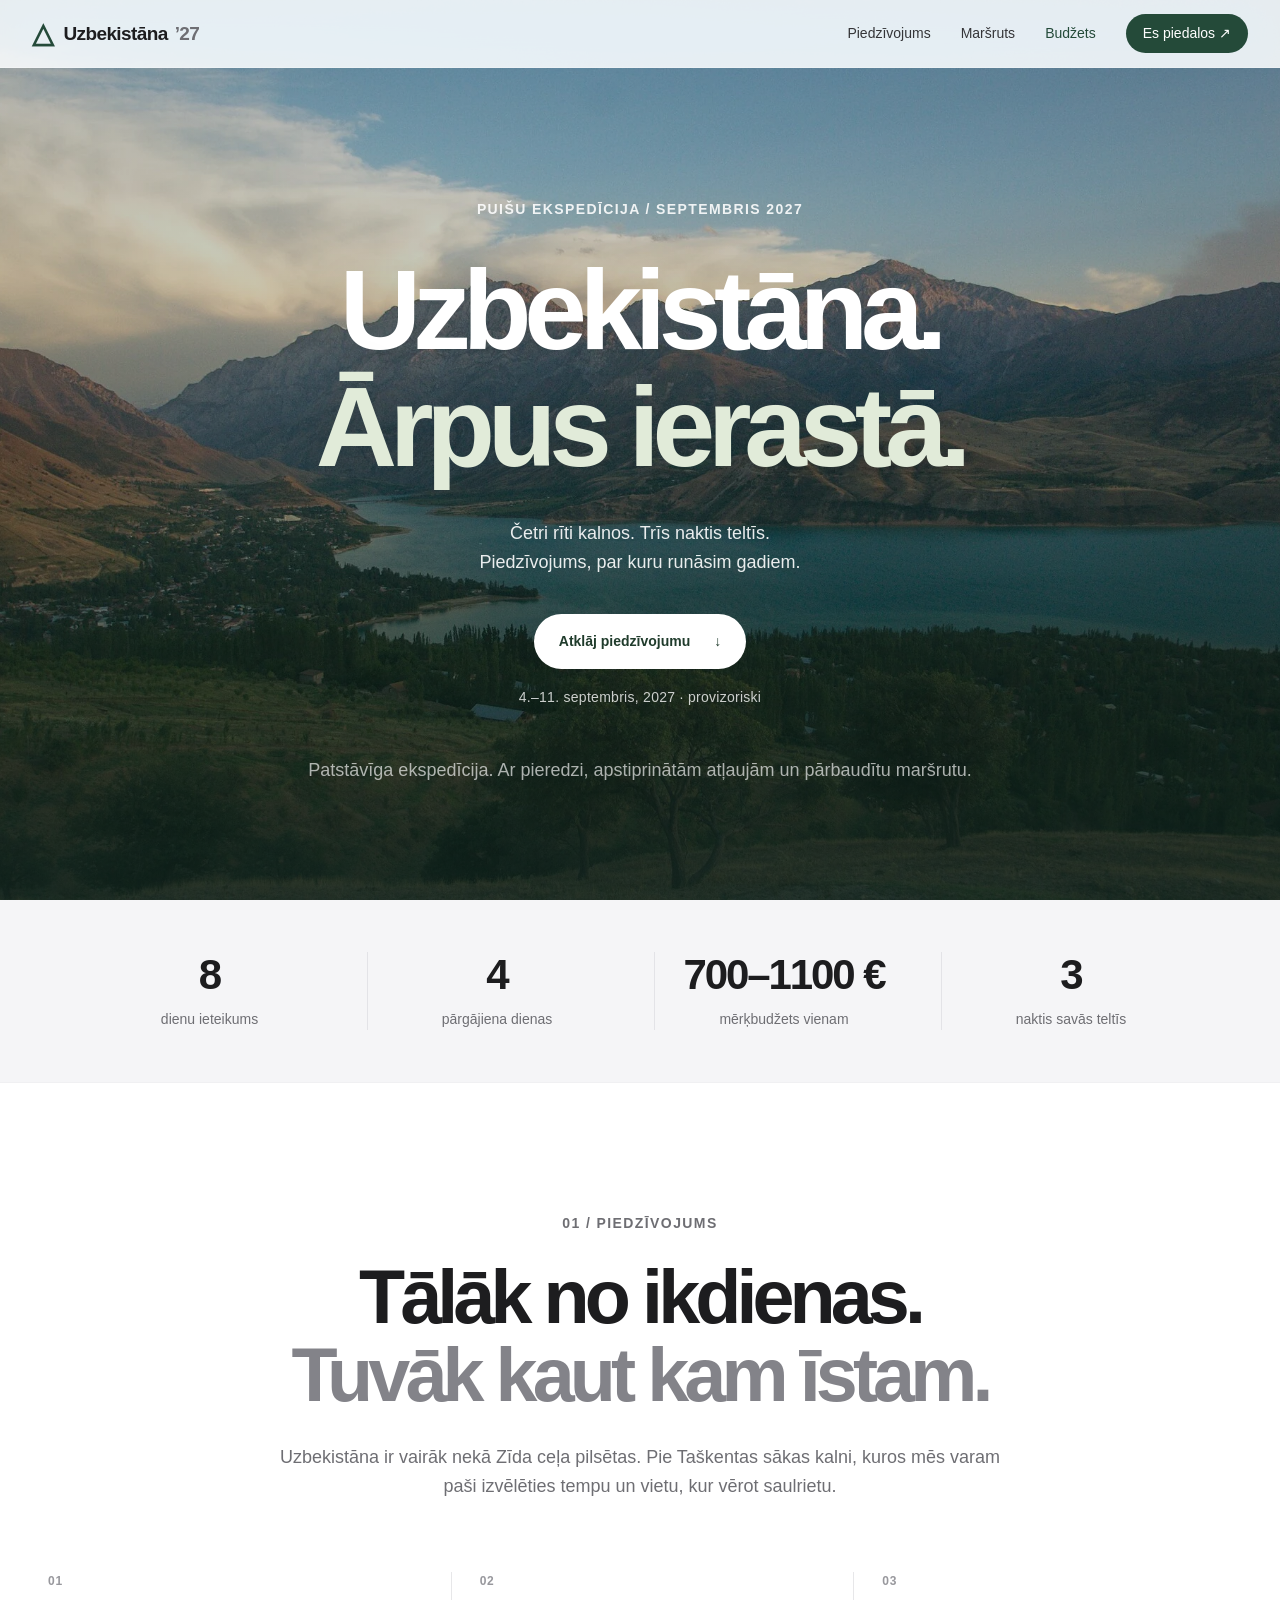
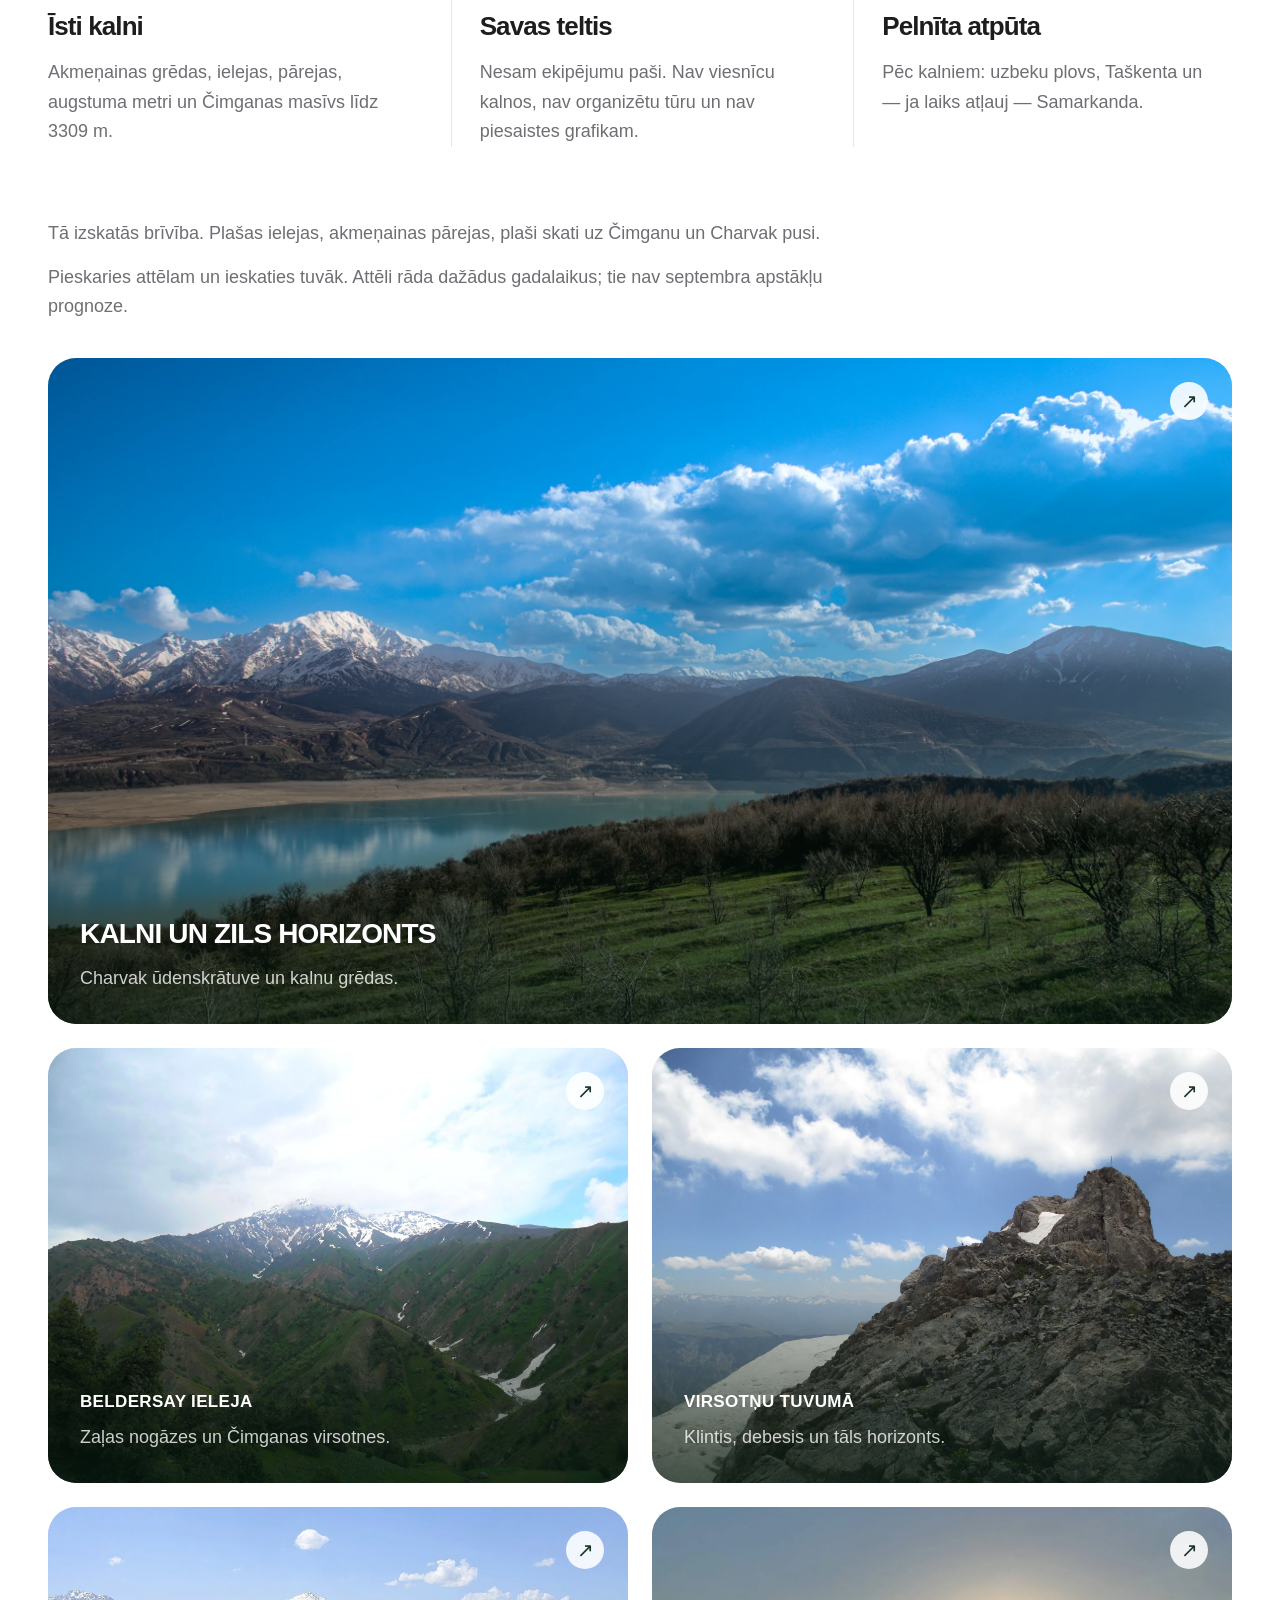
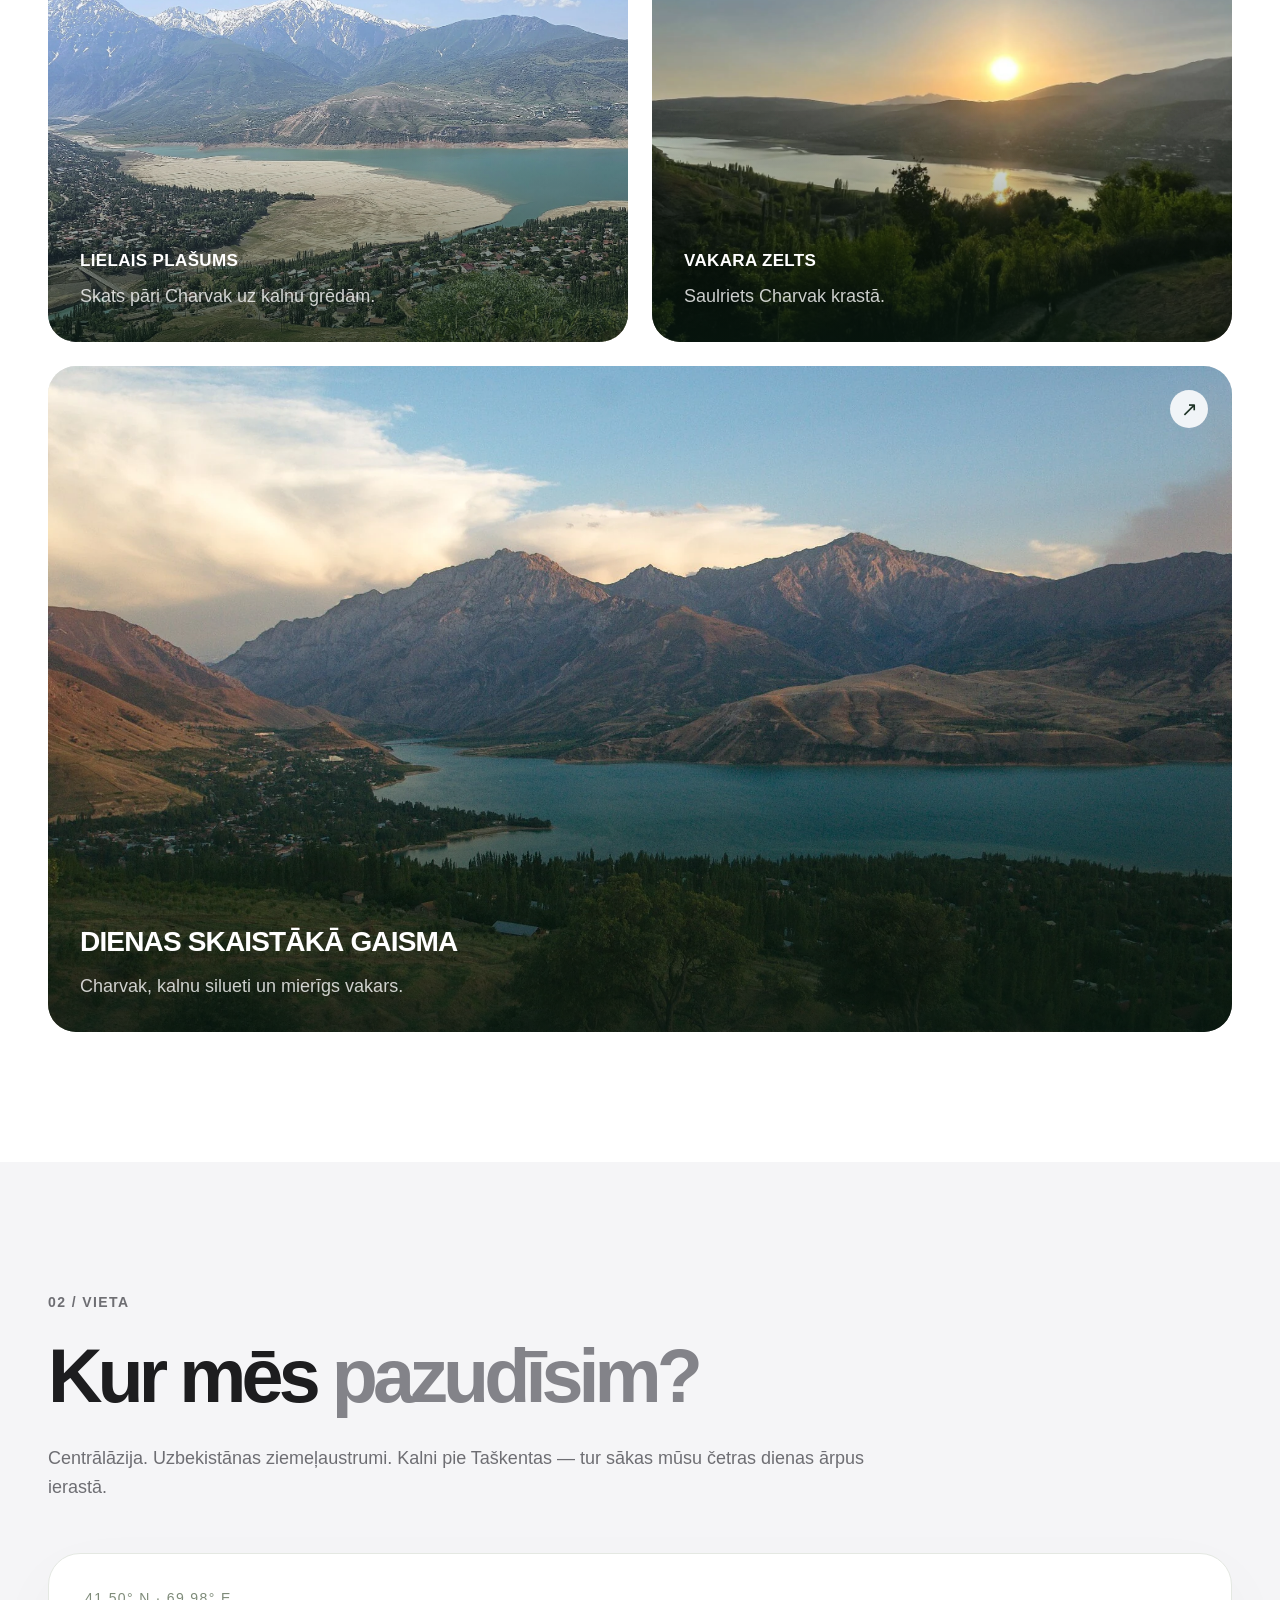
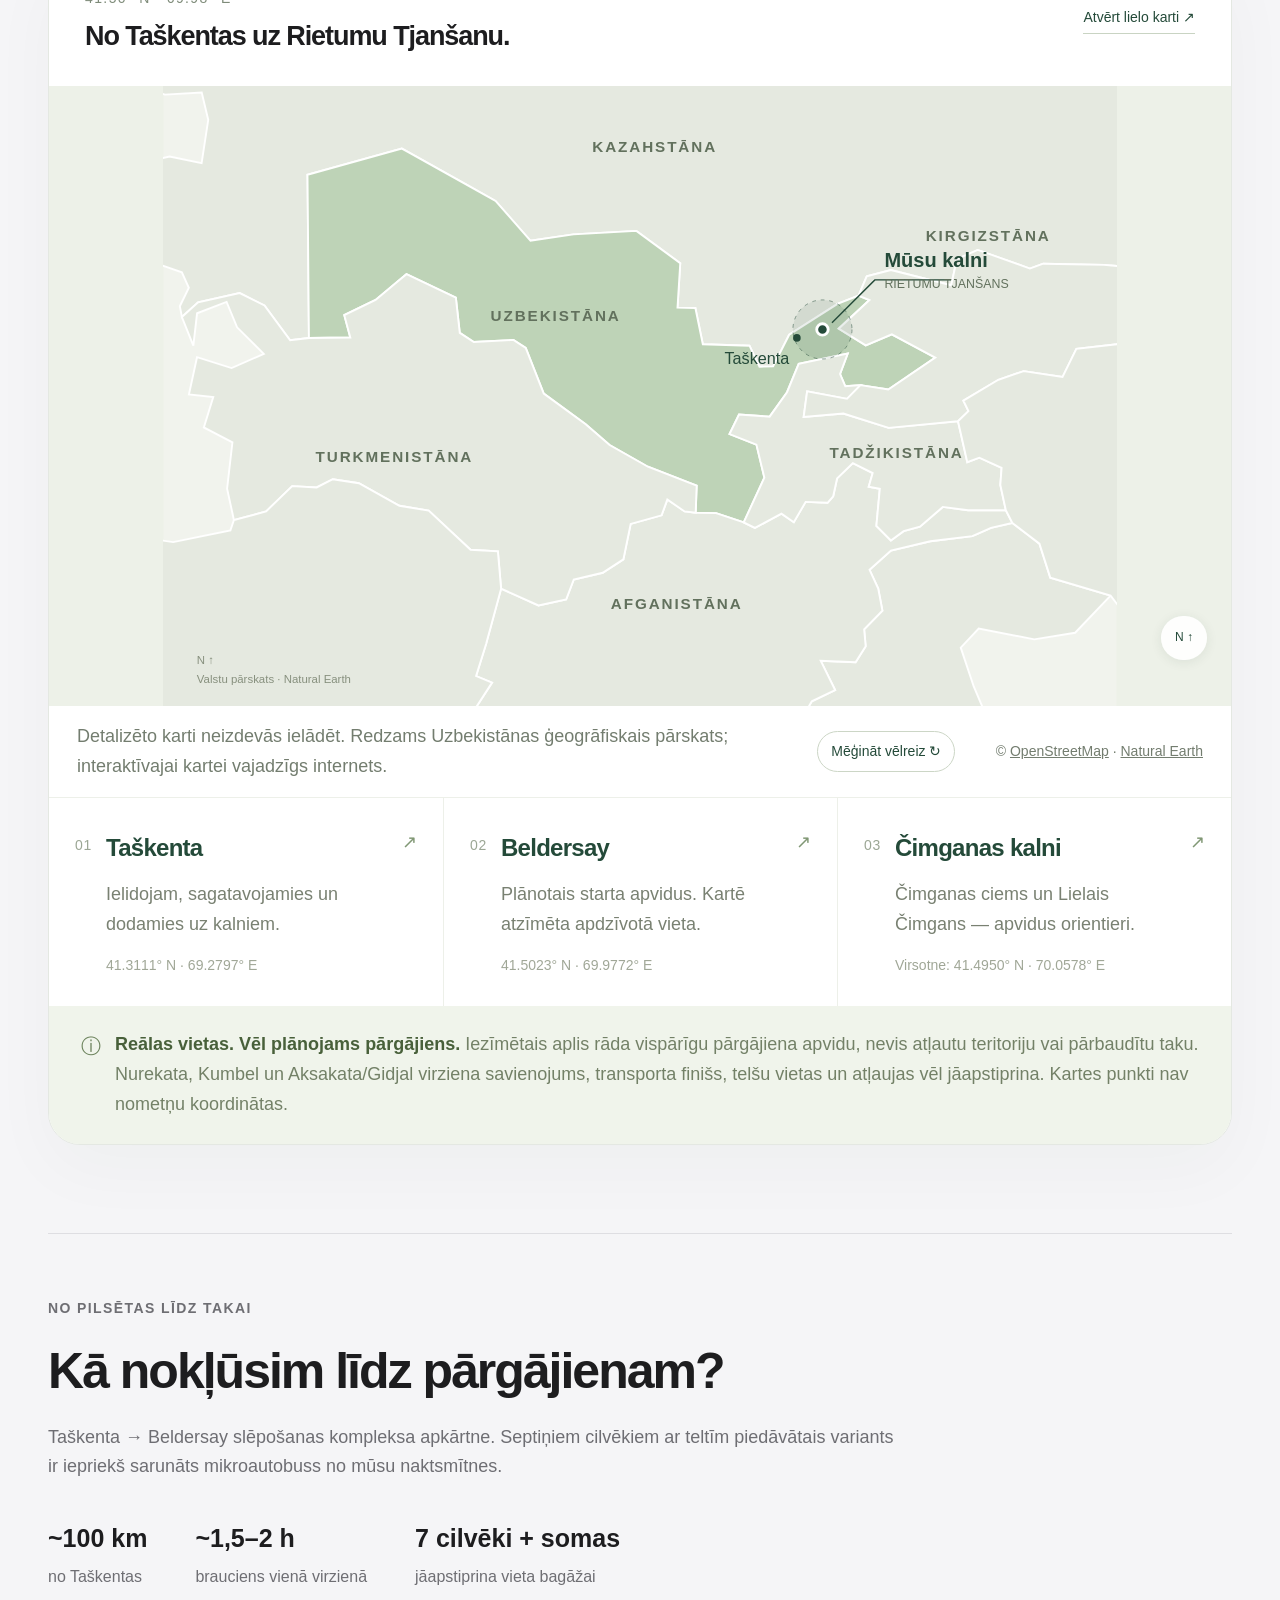
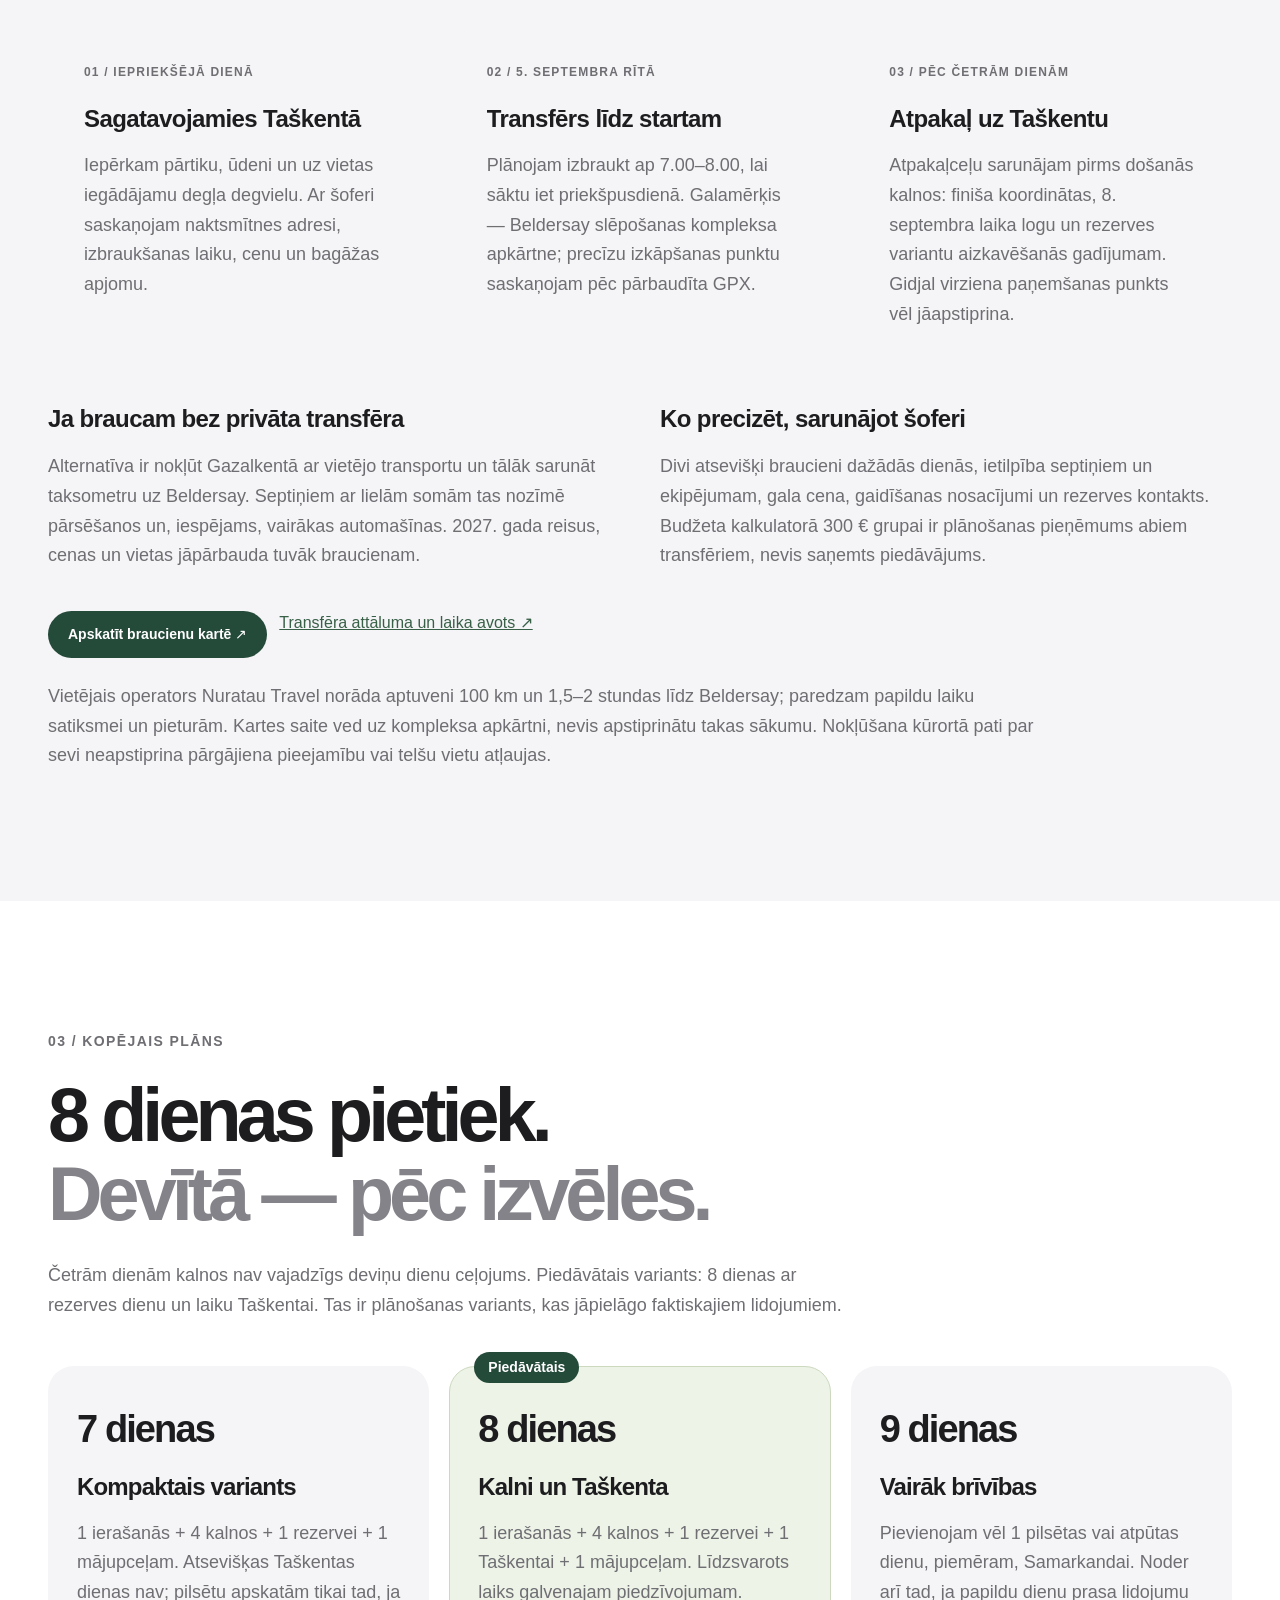
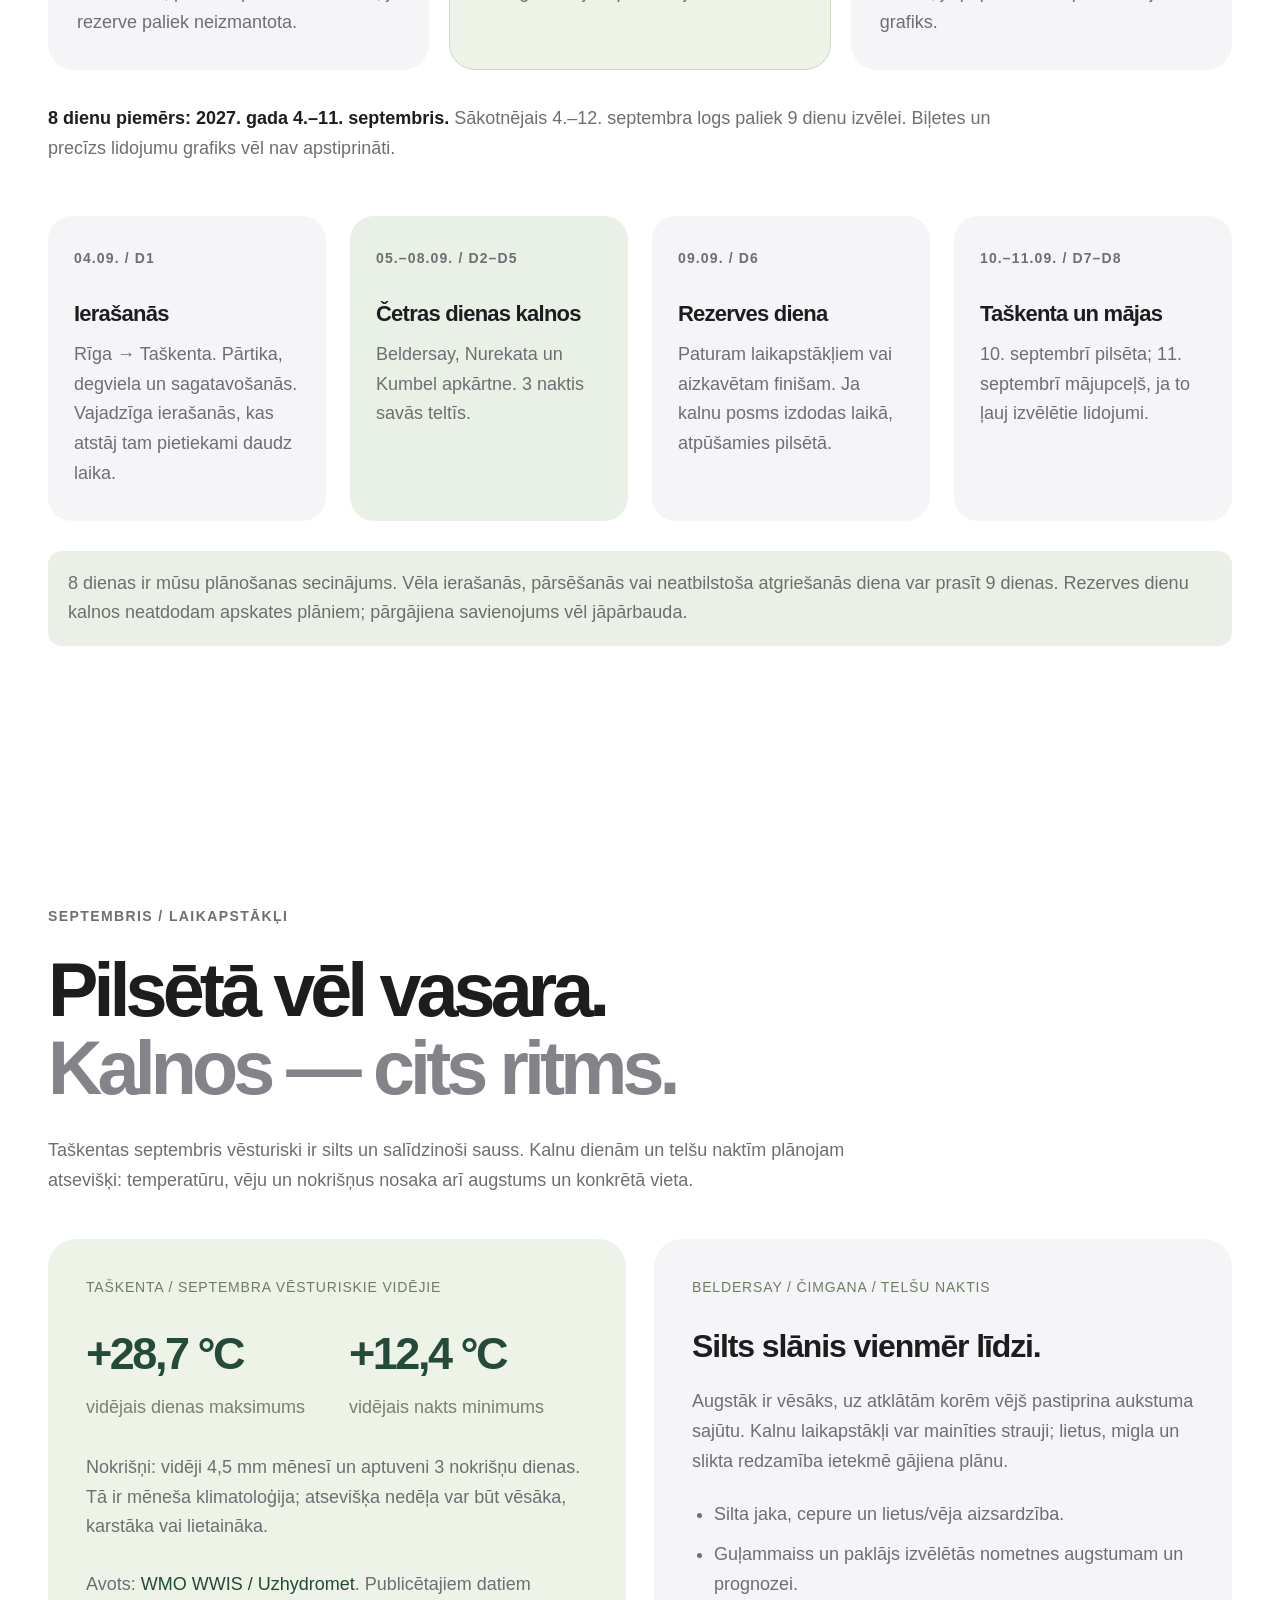
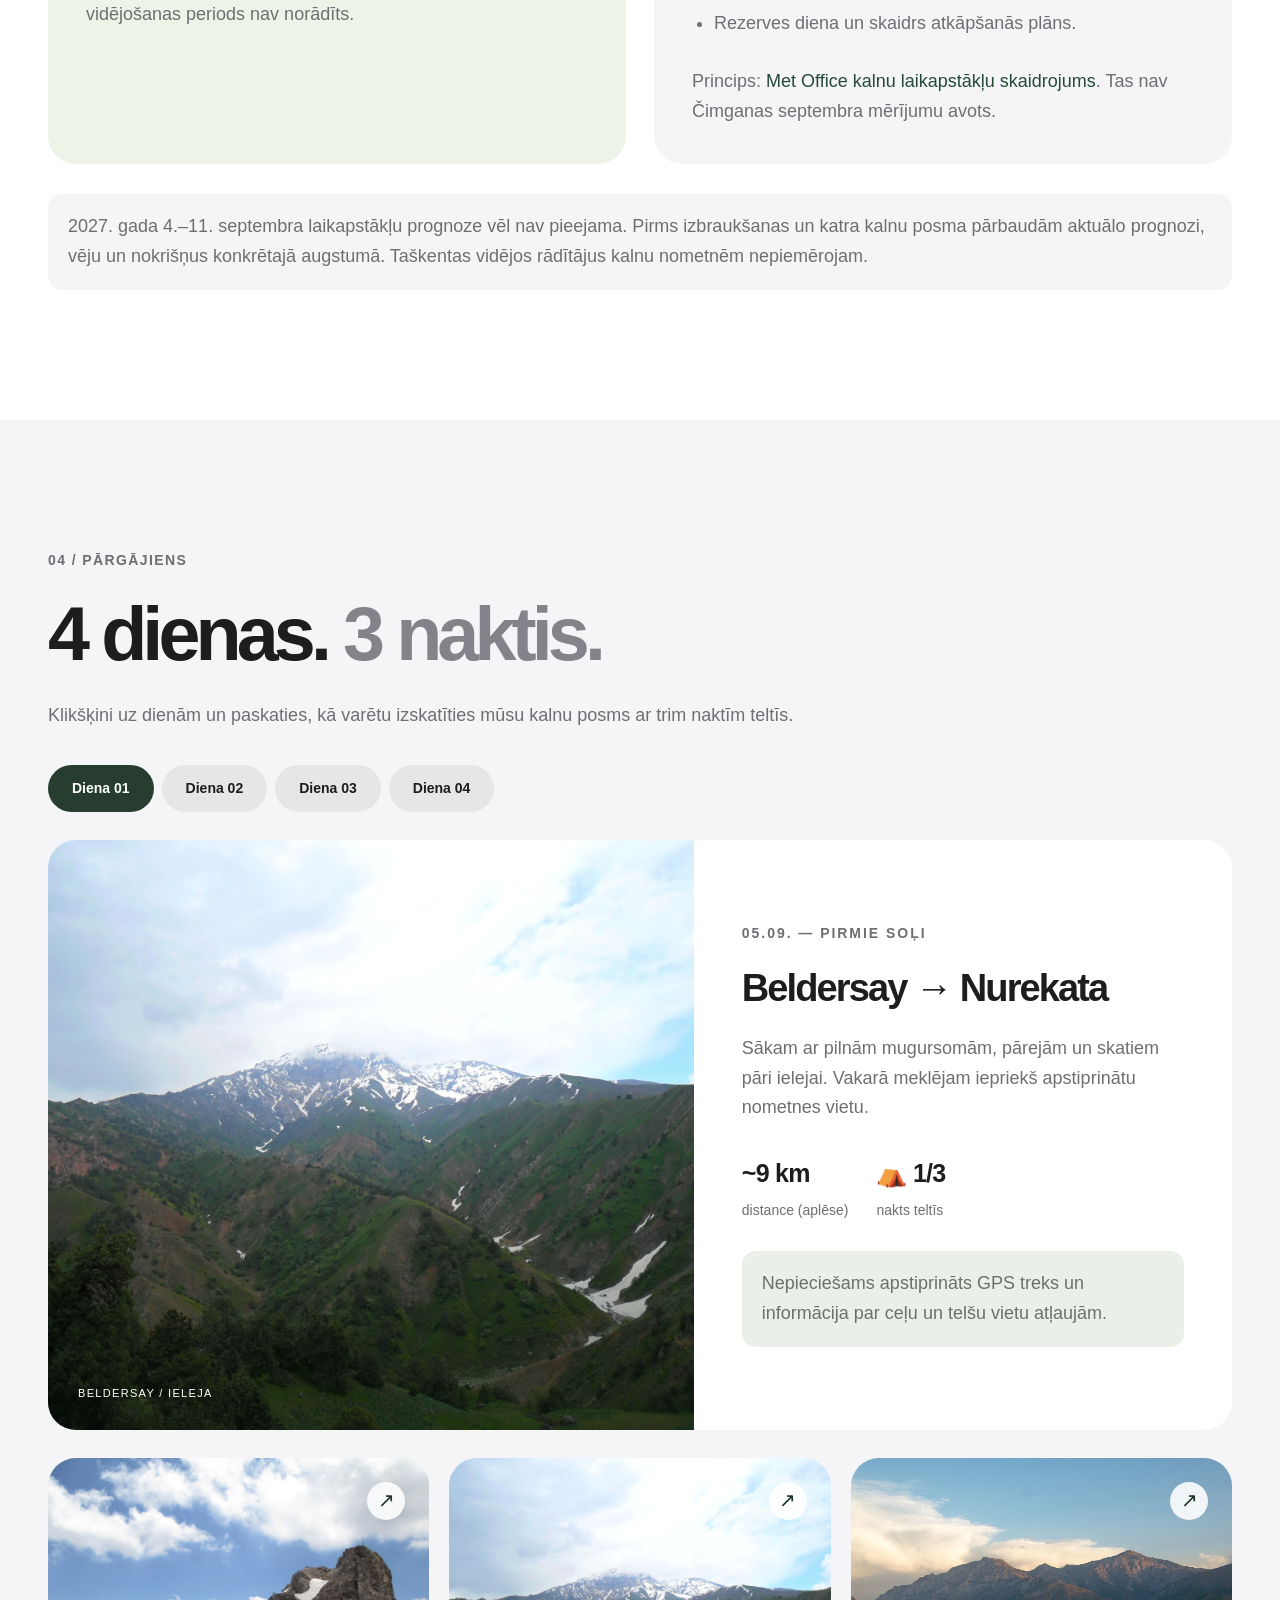
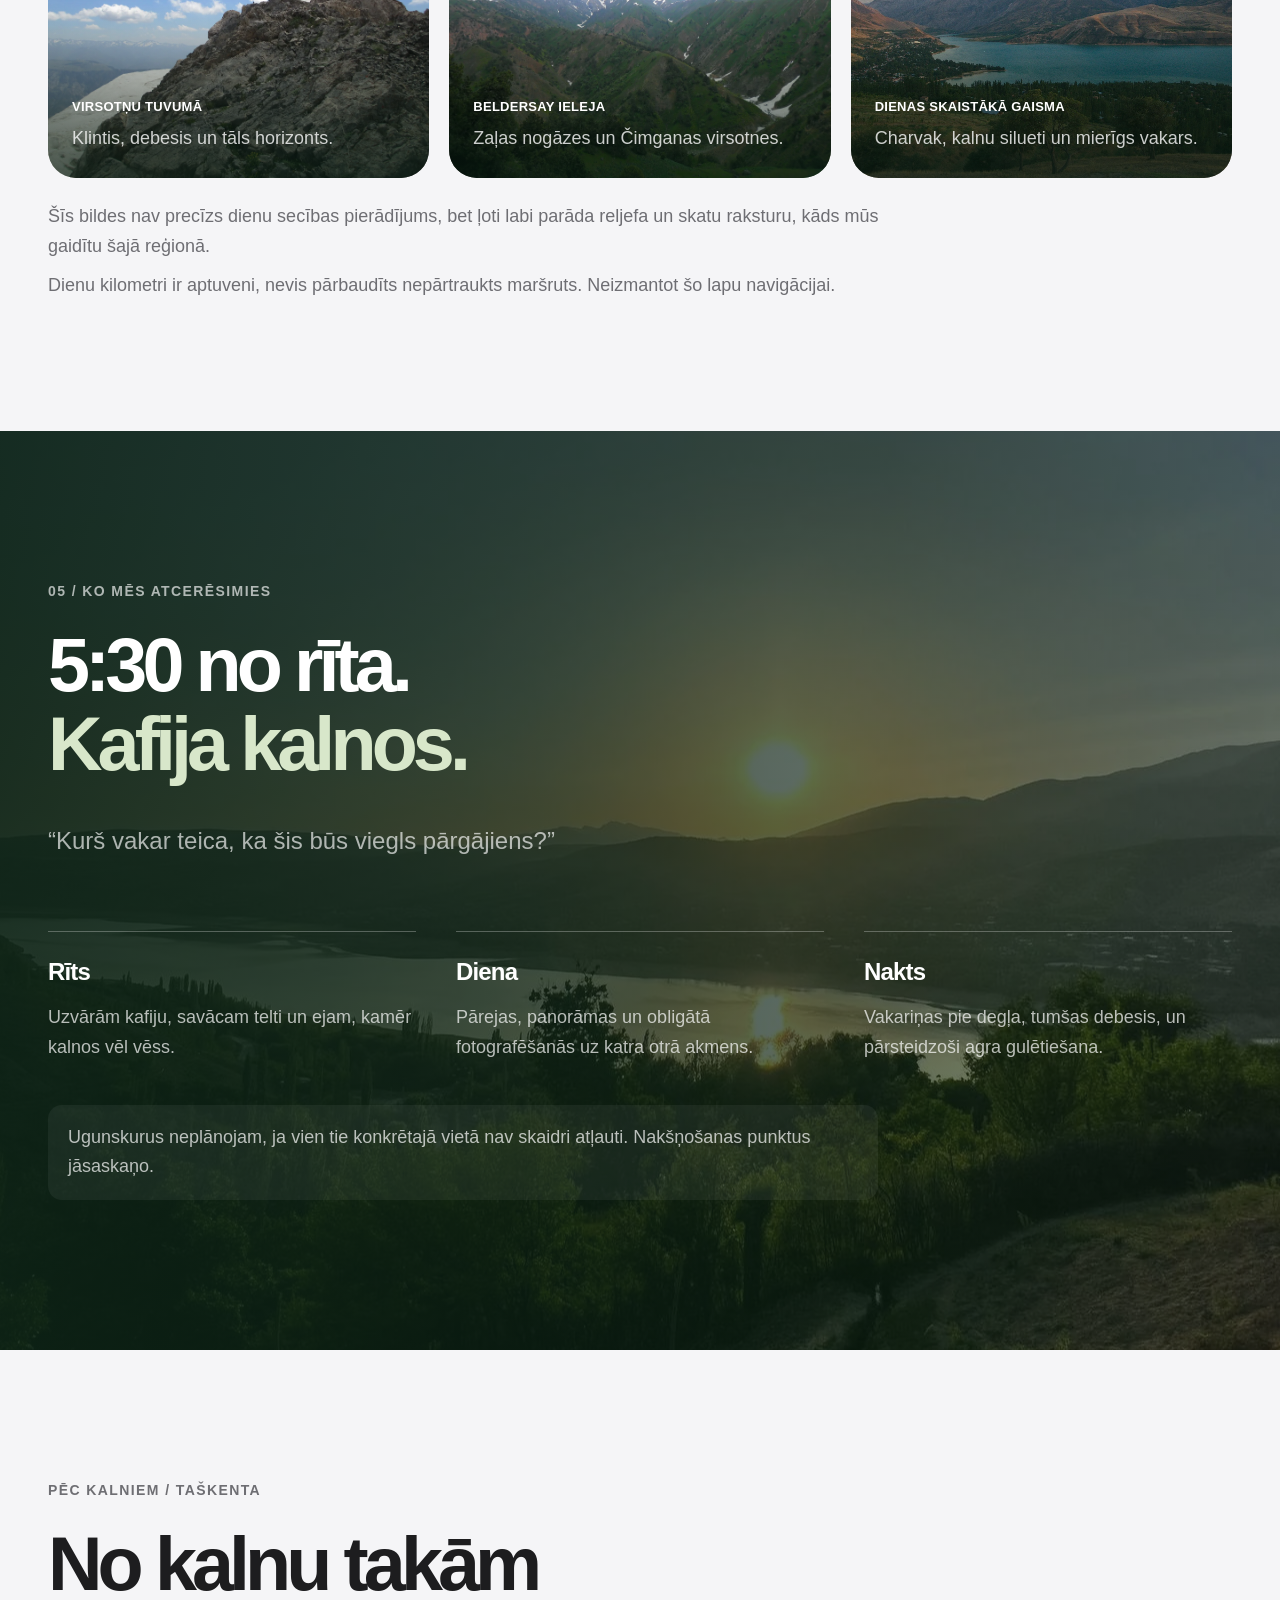
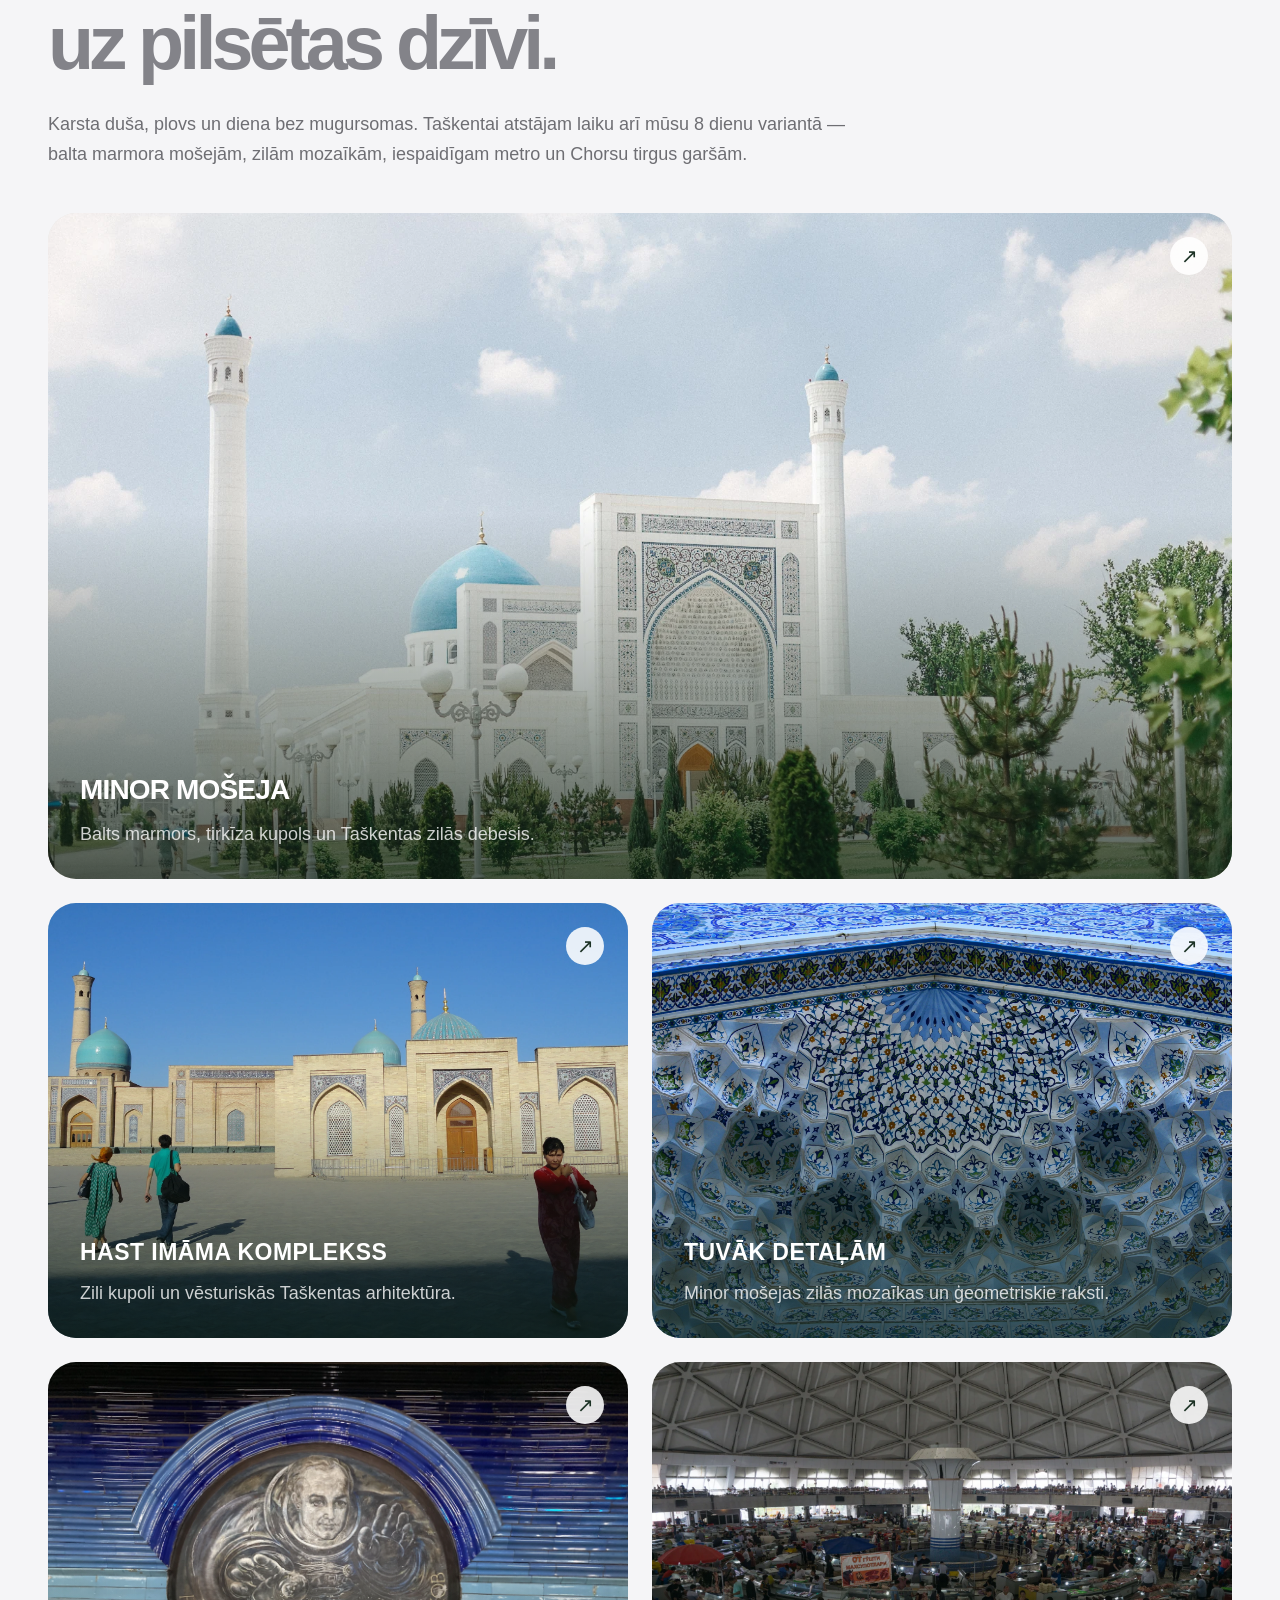
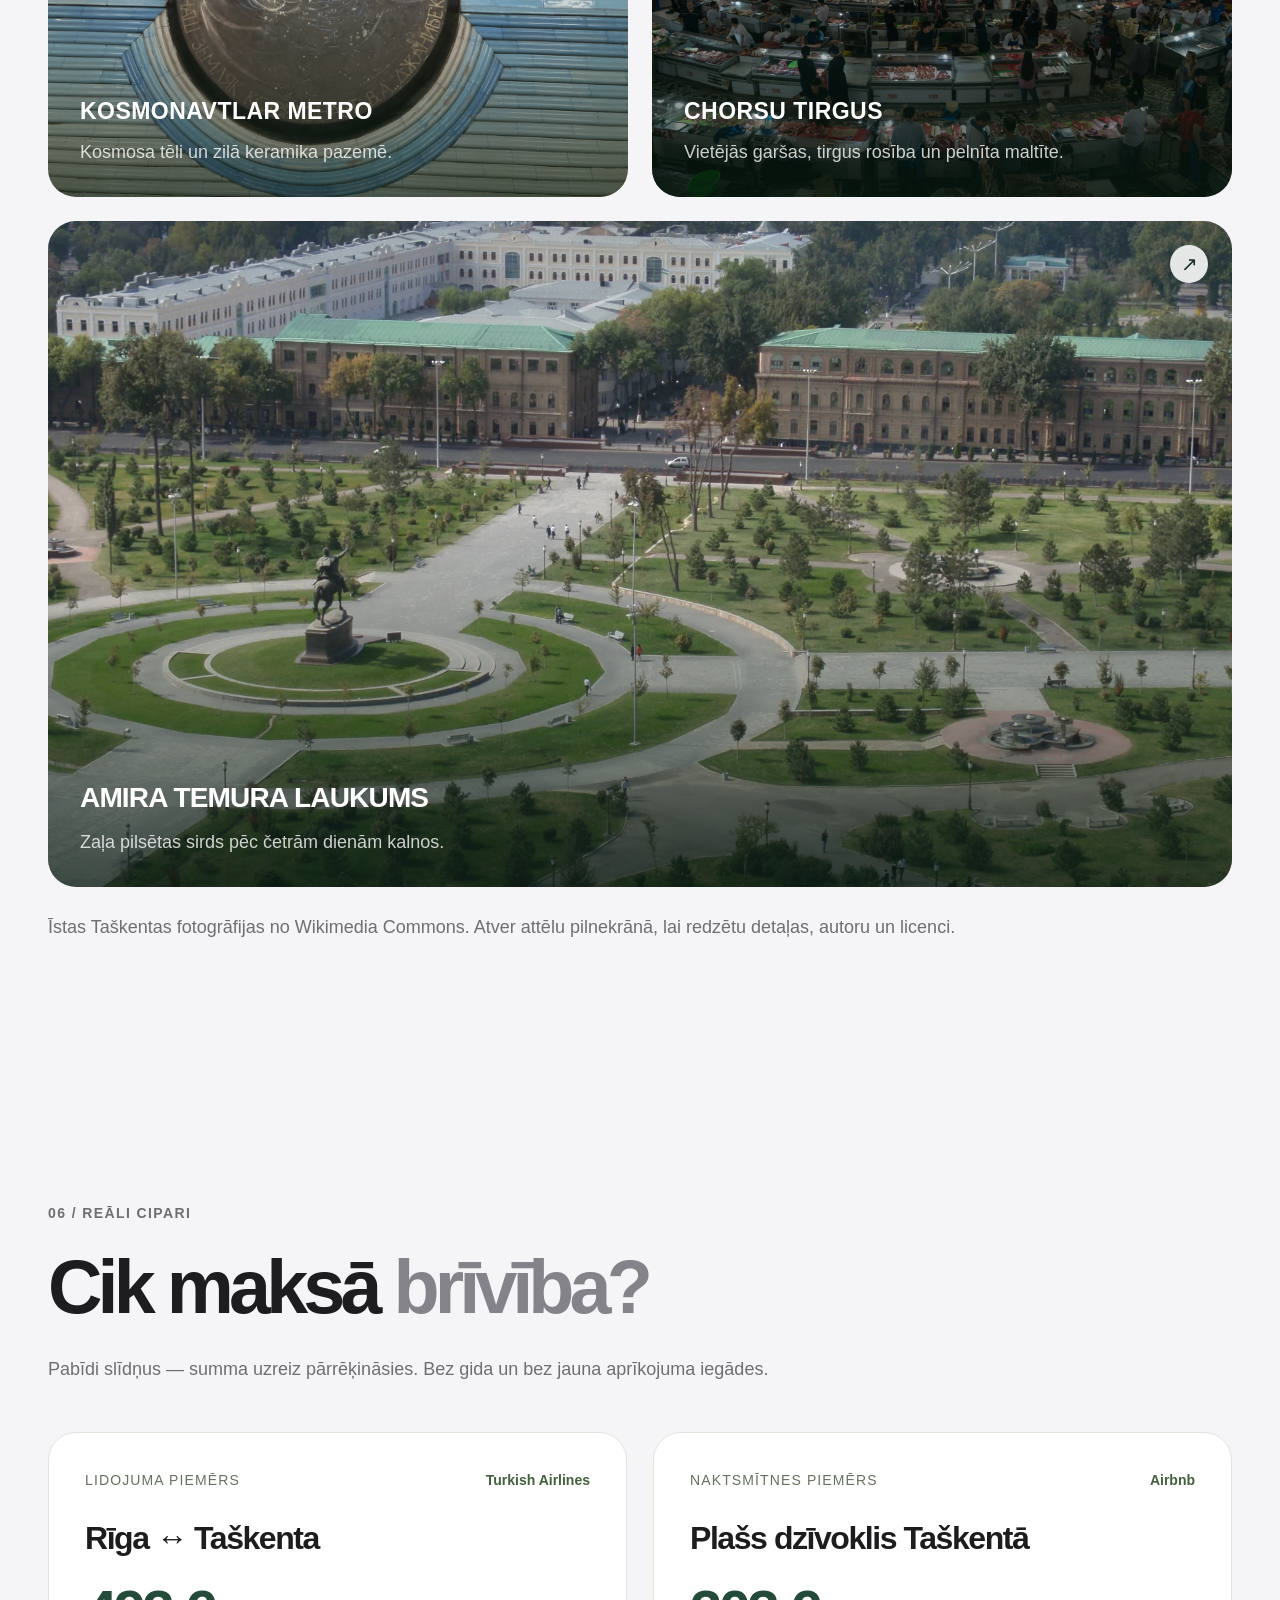
==== commit 9c1e74e4: "Add practical trail transfer guidance and rename proposed itinerary badge" ====
--- a/index.html
+++ b/index.html
@@ -7,7 +7,7 @@
 
 
 <link rel="stylesheet" href="assets/vendor/leaflet/leaflet.css">
-<link rel="stylesheet" href="assets/css/style.css?v=photos-7">
+<link rel="stylesheet" href="assets/css/style.css?v=transfer-8">
 <link rel="icon" href="assets/favicon.svg" type="image/svg+xml">
 <meta property="og:type" content="website">
 <meta property="og:locale" content="lv_LV">
@@ -46,10 +46,19 @@
 <button class="geo-place" type="button" data-map-place="chimgan"><span class="geo-number">03</span><span><b>Čimganas kalni</b><small>Čimganas ciems un Lielais Čimgans — apvidus orientieri.</small><em>Virsotne: 41.4950° N · 70.0578° E</em></span><span class="geo-place-arrow" aria-hidden="true">↗</span></button>
 </div>
 <div class="geo-note" id="mapDisclaimer"><span class="geo-note-symbol" aria-hidden="true">ⓘ</span><p><b>Reālas vietas. Vēl plānojams pārgājiens.</b> Iezīmētais aplis rāda vispārīgu pārgājiena apvidu, nevis atļautu teritoriju vai pārbaudītu taku. Nurekata, Kumbel un Aksakata/Gidjal virziena savienojums, transporta finišs, telšu vietas un atļaujas vēl jāapstiprina. Kartes punkti nav nometņu koordinātas.</p></div>
-</div></div></section>
+</div>
+<div class="transfer-guide" id="noklusana" aria-labelledby="transfer-title">
+<div class="eyebrow">NO PILSĒTAS LĪDZ TAKAI</div><h3 id="transfer-title">Kā nokļūsim līdz pārgājienam?</h3><p class="subtitle">Taškenta → Beldersay slēpošanas kompleksa apkārtne. Septiņiem cilvēkiem ar teltīm piedāvātais variants ir iepriekš sarunāts mikroautobuss no mūsu naktsmītnes.</p>
+<div class="transfer-facts"><span><b>~100 km</b> no Taškentas</span><span><b>~1,5–2 h</b> brauciens vienā virzienā</span><span><b>7 cilvēki + somas</b> jāapstiprina vieta bagāžai</span></div>
+<div class="grid transfer-steps"><article class="panel col-4"><div class="eyebrow">01 / IEPRIEKŠĒJĀ DIENĀ</div><h4>Sagatavojamies Taškentā</h4><p>Iepērkam pārtiku, ūdeni un uz vietas iegādājamu degļa degvielu. Ar šoferi saskaņojam naktsmītnes adresi, izbraukšanas laiku, cenu un bagāžas apjomu.</p></article><article class="panel col-4"><div class="eyebrow">02 / 5. SEPTEMBRA RĪTĀ</div><h4>Transfērs līdz startam</h4><p>Plānojam izbraukt ap 7.00–8.00, lai sāktu iet priekšpusdienā. Galamērķis — Beldersay slēpošanas kompleksa apkārtne; precīzu izkāpšanas punktu saskaņojam pēc pārbaudīta GPX.</p></article><article class="panel col-4"><div class="eyebrow">03 / PĒC ČETRĀM DIENĀM</div><h4>Atpakaļ uz Taškentu</h4><p>Atpakaļceļu sarunājam pirms došanās kalnos: finiša koordinātas, 8. septembra laika logu un rezerves variantu aizkavēšanās gadījumam. Gidjal virziena paņemšanas punkts vēl jāapstiprina.</p></article></div>
+<div class="transfer-bottom"><div><h4>Ja braucam bez privāta transfēra</h4><p>Alternatīva ir nokļūt Gazalkentā ar vietējo transportu un tālāk sarunāt taksometru uz Beldersay. Septiņiem ar lielām somām tas nozīmē pārsēšanos un, iespējams, vairākas automašīnas. 2027. gada reisus, cenas un vietas jāpārbauda tuvāk braucienam.</p></div><div><h4>Ko precizēt, sarunājot šoferi</h4><p>Divi atsevišķi braucieni dažādās dienās, ietilpība septiņiem un ekipējumam, gala cena, gaidīšanas nosacījumi un rezerves kontakts. Budžeta kalkulatorā 300 € grupai ir plānošanas pieņēmums abiem transfēriem, nevis saņemts piedāvājums.</p></div></div>
+<div class="button-row"><a class="btn small-btn" href="https://www.google.com/maps/dir/?api=1&amp;origin=Tashkent%2C+Uzbekistan&amp;destination=Beldersay+Ski+Resort%2C+Uzbekistan&amp;travelmode=driving" target="_blank" rel="noopener">Apskatīt braucienu kartē ↗</a><a class="booking-source" href="https://nuratau.com/tour/3-day-chimgan-trekking-tour/" target="_blank" rel="noopener">Transfēra attāluma un laika avots ↗</a></div>
+<p class="small transfer-note">Vietējais operators Nuratau Travel norāda aptuveni 100 km un 1,5–2 stundas līdz Beldersay; paredzam papildu laiku satiksmei un pieturām. Kartes saite ved uz kompleksa apkārtni, nevis apstiprinātu takas sākumu. Nokļūšana kūrortā pati par sevi neapstiprina pārgājiena pieejamību vai telšu vietu atļaujas.</p>
+</div>
+</div></section>
 
-<section id="devinas-dienas" class="scene" aria-labelledby="devinas-dienas-title" data-name="Ceļojuma ilgums"><div class="content vcenter"><div class="eyebrow">03 / KOPĒJAIS PLĀNS</div><h2 id="devinas-dienas-title">8 dienas pietiek.<br><span class="highlight">Devītā — pēc izvēles.</span></h2><p class="subtitle">Četrām dienām kalnos nav vajadzīgs deviņu dienu ceļojums. Mūsu ieteikums: 8 dienas ar rezerves dienu un laiku Taškentai. Tas ir plānošanas variants, kas jāpielāgo faktiskajiem lidojumiem.</p>
-<div class="duration-options" aria-label="Ceļojuma ilguma salīdzinājums"><article class="duration-option"><span class="duration-days">7 dienas</span><h3>Kompaktais variants</h3><p>1 ierašanās + 4 kalnos + 1 rezervei + 1 mājupceļam. Atsevišķas Taškentas dienas nav; pilsētu apskatām tikai tad, ja rezerve paliek neizmantota.</p></article><article class="duration-option recommended"><span class="duration-badge">Mūsu ieteikums</span><span class="duration-days">8 dienas</span><h3>Kalni un Taškenta</h3><p>1 ierašanās + 4 kalnos + 1 rezervei + 1 Taškentai + 1 mājupceļam. Līdzsvarots laiks galvenajam piedzīvojumam.</p></article><article class="duration-option"><span class="duration-days">9 dienas</span><h3>Vairāk brīvības</h3><p>Pievienojam vēl 1 pilsētas vai atpūtas dienu, piemēram, Samarkandai. Noder arī tad, ja papildu dienu prasa lidojumu grafiks.</p></article></div>
+<section id="devinas-dienas" class="scene" aria-labelledby="devinas-dienas-title" data-name="Ceļojuma ilgums"><div class="content vcenter"><div class="eyebrow">03 / KOPĒJAIS PLĀNS</div><h2 id="devinas-dienas-title">8 dienas pietiek.<br><span class="highlight">Devītā — pēc izvēles.</span></h2><p class="subtitle">Četrām dienām kalnos nav vajadzīgs deviņu dienu ceļojums. Piedāvātais variants: 8 dienas ar rezerves dienu un laiku Taškentai. Tas ir plānošanas variants, kas jāpielāgo faktiskajiem lidojumiem.</p>
+<div class="duration-options" aria-label="Ceļojuma ilguma salīdzinājums"><article class="duration-option"><span class="duration-days">7 dienas</span><h3>Kompaktais variants</h3><p>1 ierašanās + 4 kalnos + 1 rezervei + 1 mājupceļam. Atsevišķas Taškentas dienas nav; pilsētu apskatām tikai tad, ja rezerve paliek neizmantota.</p></article><article class="duration-option recommended"><span class="duration-badge">Piedāvātais</span><span class="duration-days">8 dienas</span><h3>Kalni un Taškenta</h3><p>1 ierašanās + 4 kalnos + 1 rezervei + 1 Taškentai + 1 mājupceļam. Līdzsvarots laiks galvenajam piedzīvojumam.</p></article><article class="duration-option"><span class="duration-days">9 dienas</span><h3>Vairāk brīvības</h3><p>Pievienojam vēl 1 pilsētas vai atpūtas dienu, piemēram, Samarkandai. Noder arī tad, ja papildu dienu prasa lidojumu grafiks.</p></article></div>
 <p class="plan-dates"><b>8 dienu piemērs: 2027. gada 4.–11. septembris.</b> Sākotnējais 4.–12. septembra logs paliek 9 dienu izvēlei. Biļetes un precīzs lidojumu grafiks vēl nav apstiprināti.</p>
 <div class="timeline"><div class="tday"><div class="dayid">04.09. / D1</div><h3>Ierašanās</h3><p>Rīga → Taškenta. Pārtika, degviela un sagatavošanās. Vajadzīga ierašanās, kas atstāj tam pietiekami daudz laika.</p></div><div class="tday focus"><div class="dayid">05.–08.09. / D2–D5</div><h3>Četras dienas kalnos</h3><p>Beldersay, Nurekata un Kumbel apkārtne. 3 naktis savās teltīs.</p></div><div class="tday"><div class="dayid">09.09. / D6</div><h3>Rezerves diena</h3><p>Paturam laikapstākļiem vai aizkavētam finišam. Ja kalnu posms izdodas laikā, atpūšamies pilsētā.</p></div><div class="tday"><div class="dayid">10.–11.09. / D7–D8</div><h3>Taškenta un mājas</h3><p>10. septembrī pilsēta; 11. septembrī mājupceļš, ja to ļauj izvēlētie lidojumi.</p></div></div>
 <div class="site-notice">8 dienas ir mūsu plānošanas secinājums. Vēla ierašanās, pārsēšanās vai neatbilstoša atgriešanās diena var prasīt 9 dienas. Rezerves dienu kalnos neatdodam apskates plāniem; pārgājiena savienojums vēl jāpārbauda.</div></div></section>
@@ -92,8 +101,8 @@
 </div>
 <div class="photo-lightbox" id="photoLightbox" role="dialog" aria-modal="true" aria-label="Kalnu foto" aria-hidden="true"><button type="button" class="lightbox-close" id="lightboxClose" aria-label="Aizvērt foto">×</button><button type="button" class="lightbox-nav lightbox-prev" id="lightboxPrev" aria-label="Iepriekšējais foto">←</button><button type="button" class="lightbox-nav lightbox-next" id="lightboxNext" aria-label="Nākamais foto">→</button><figure><img id="lightboxImage" alt=""><figcaption id="lightboxCaption" aria-live="polite"></figcaption><p class="lightbox-credit" id="lightboxCredit"></p></figure></div>
 
-<script src="assets/js/photos.js?v=photos-7" defer></script>
-<script src="assets/js/app.js?v=photos-7" defer></script>
+<script src="assets/js/photos.js?v=transfer-8" defer></script>
+<script src="assets/js/app.js?v=transfer-8" defer></script>
 <script src="assets/vendor/leaflet/leaflet.js" defer></script>
 <script src="assets/js/map.js?v=map-4" defer></script>
 </body>
--- a/assets/css/style.css
+++ b/assets/css/style.css
@@ -48,3 +48,6 @@
 /* Curated landscape and city photography: preserve the landmarks in each crop. */
 .hero .photo{background-position:center 58%}.city-gallery .visual-card:first-child,.city-gallery .visual-card:last-child{grid-column:1/-1;aspect-ratio:16/9}.city-gallery img[src*="white-mosque"]{object-position:center 43%}.city-gallery img[src*="cosmonauts"]{object-position:center 35%}.city-gallery .visual-card:first-child figcaption b,.city-gallery .visual-card:last-child figcaption b{font-size:28px}
 @media(max-width:700px){.hero .photo{background-position:58% center}.city-gallery .visual-card:first-child,.city-gallery .visual-card:last-child{aspect-ratio:4/3}.city-gallery .visual-card:first-child figcaption b,.city-gallery .visual-card:last-child figcaption b{font-size:22px}.city-gallery img[src*="white-mosque"]{object-position:45% center}}
+
+.transfer-guide{margin-top:88px;padding-top:64px;border-top:1px solid #dedee2;scroll-margin-top:100px}.transfer-guide>h3{font-size:clamp(32px,4vw,50px);letter-spacing:-.04em;line-height:1.12;margin-bottom:24px}.transfer-guide>.subtitle{max-width:850px;margin-bottom:32px}.transfer-facts{display:flex;flex-wrap:wrap;gap:24px 48px;margin:36px 0}.transfer-facts span{display:grid;gap:5px;color:var(--muted);font-size:16px}.transfer-facts b{font-size:25px;color:var(--ink)}.transfer-steps{margin:36px 0}.transfer-guide h4{font-size:24px;line-height:1.2;margin:0 0 18px;letter-spacing:-.025em}.transfer-guide p{font-size:18px;line-height:1.65;color:var(--muted)}.transfer-steps .eyebrow{font-size:12px}.transfer-bottom{display:grid;grid-template-columns:1fr 1fr;gap:40px;margin:40px 0}.transfer-note{margin-top:24px;max-width:1000px}
+@media(max-width:700px){.transfer-guide{margin-top:56px;padding-top:40px}.transfer-steps{grid-template-columns:1fr}.transfer-steps .col-4{grid-column:1/-1}.transfer-bottom{grid-template-columns:1fr;gap:28px}.transfer-facts{gap:24px}.transfer-guide .button-row{align-items:flex-start}.transfer-guide .booking-source{overflow-wrap:anywhere}}
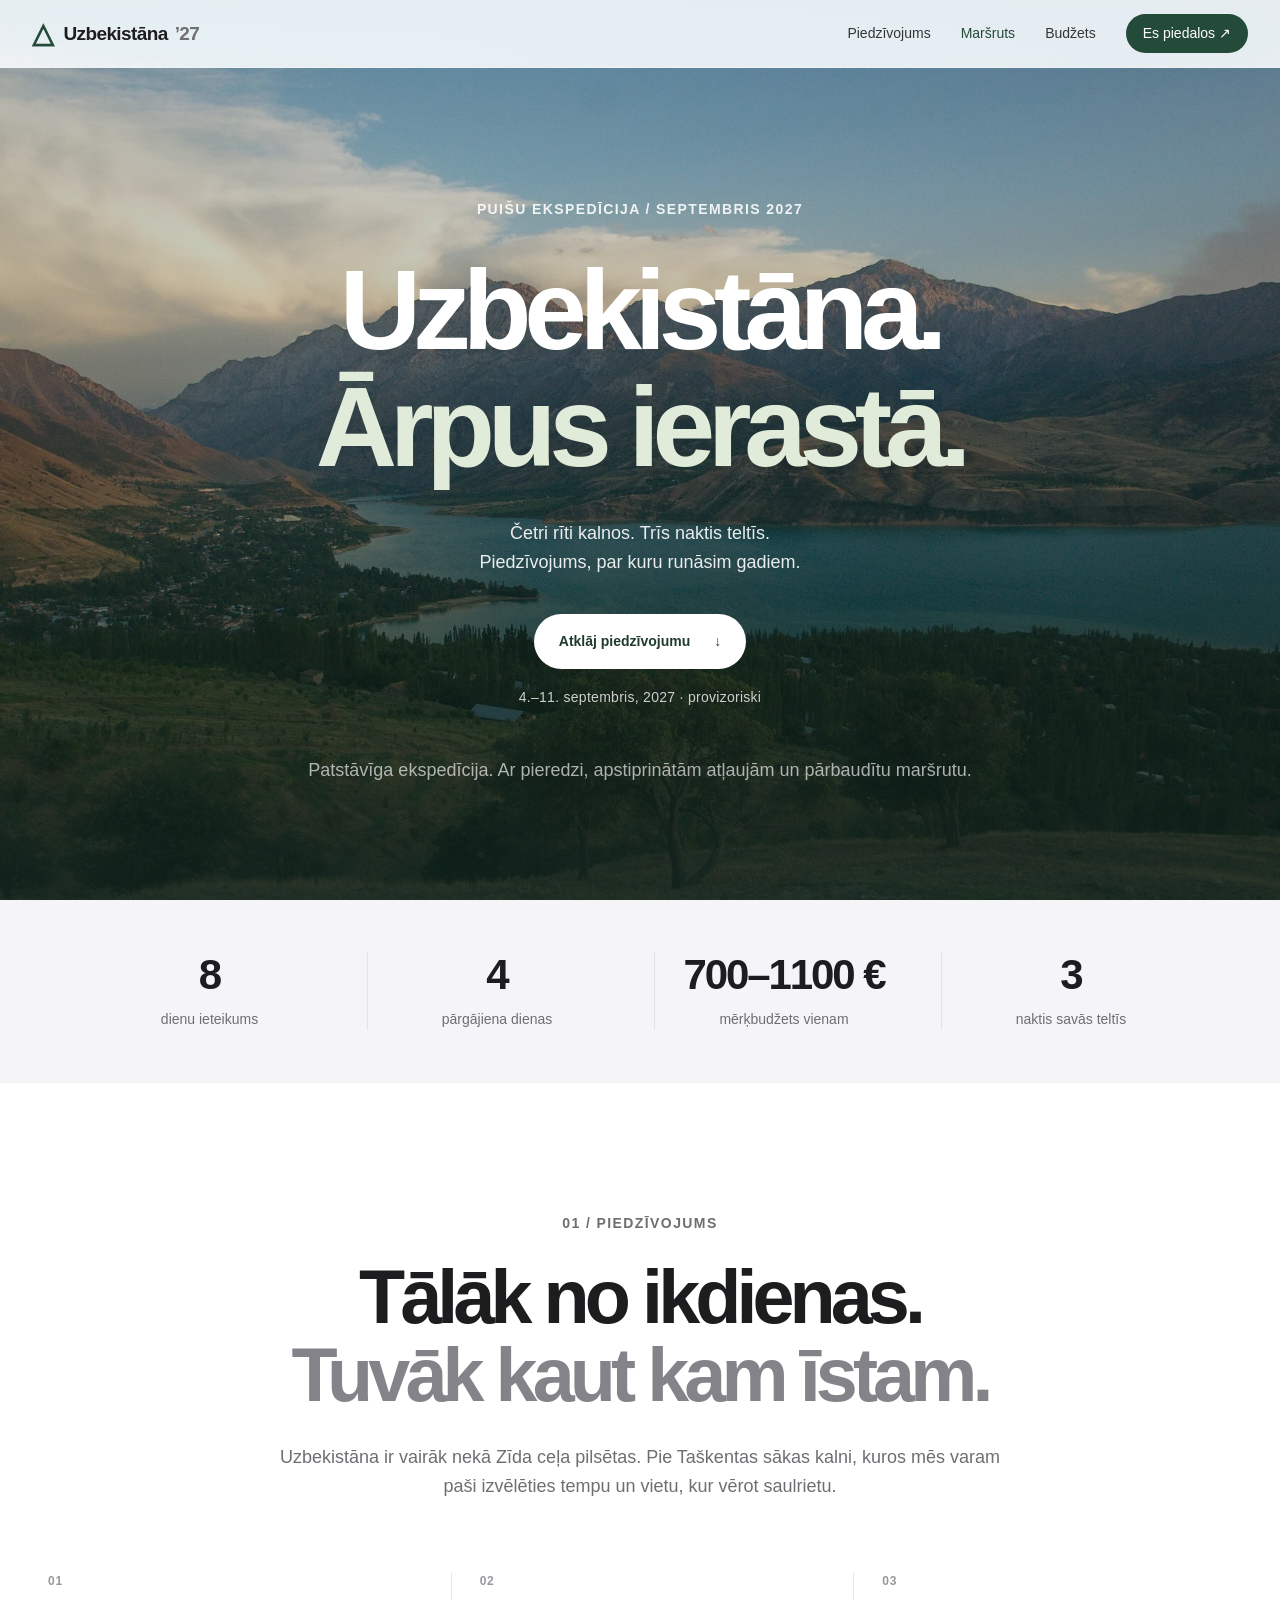
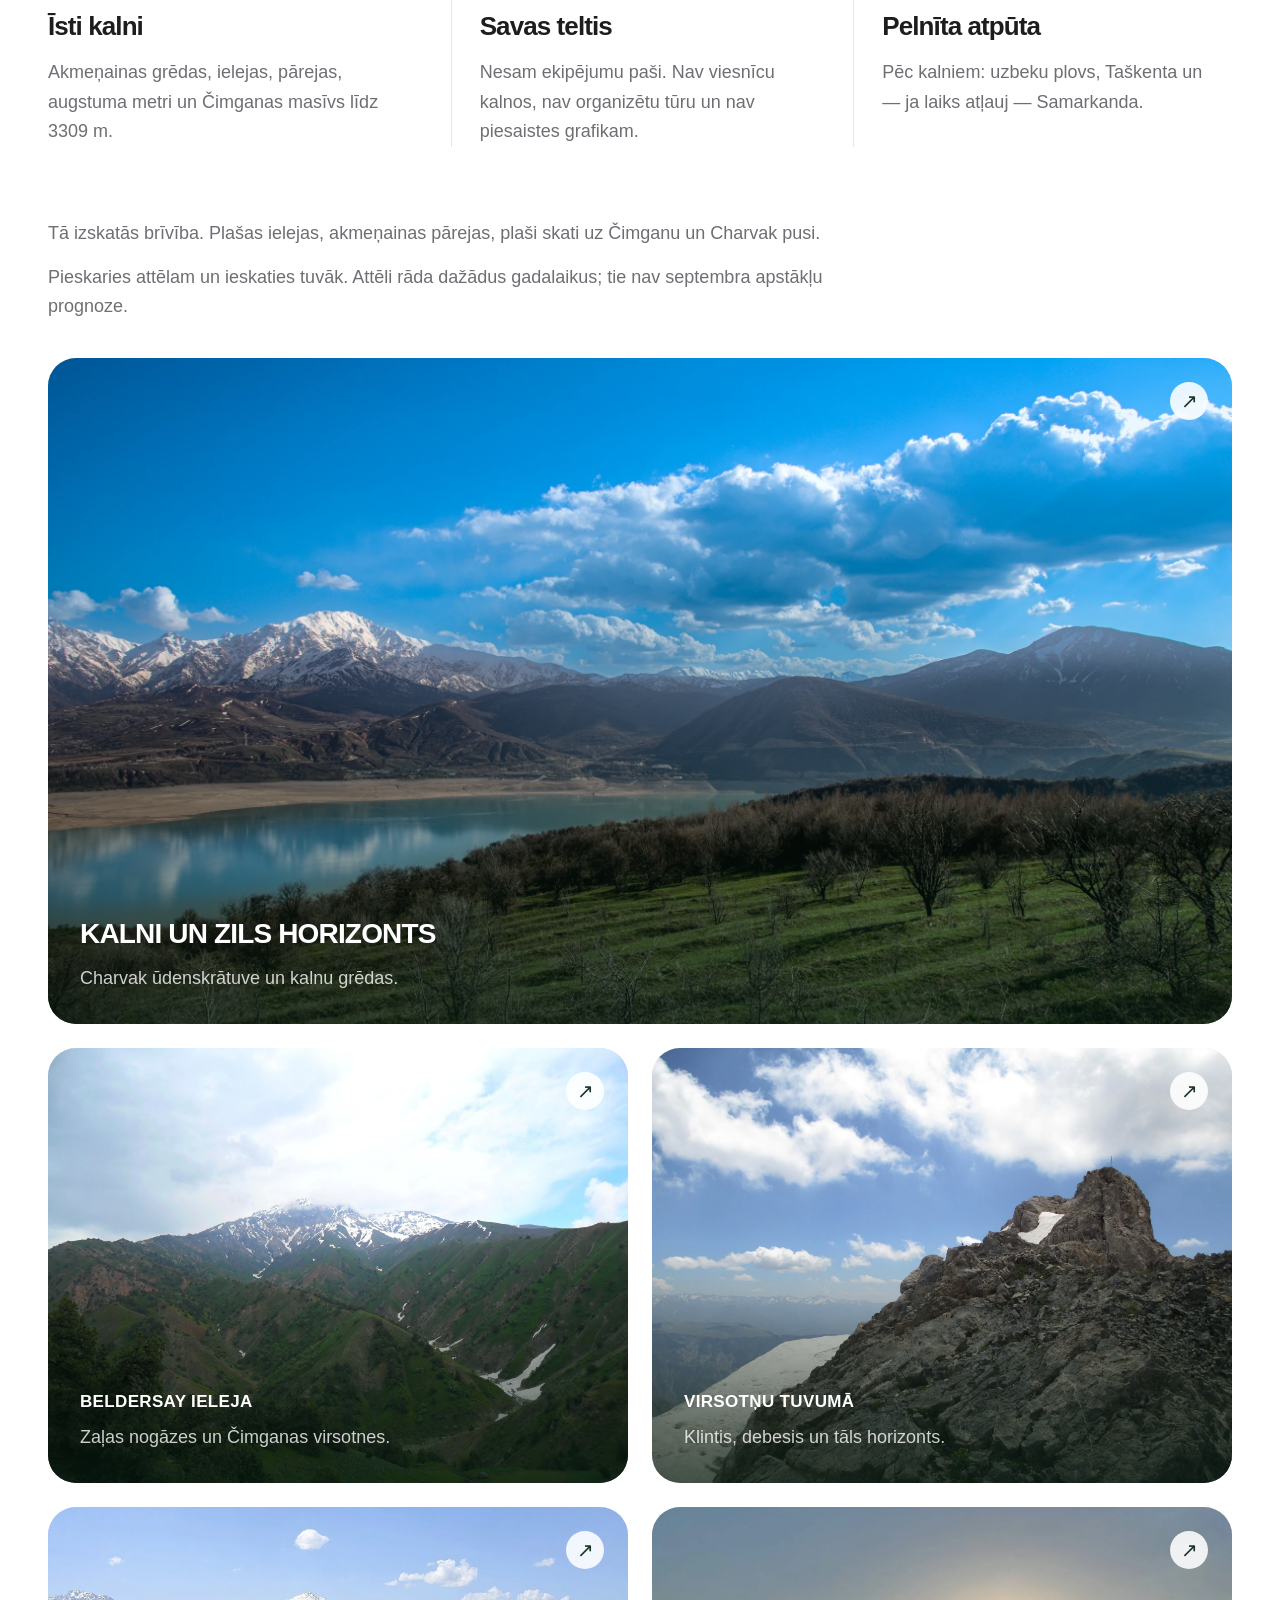
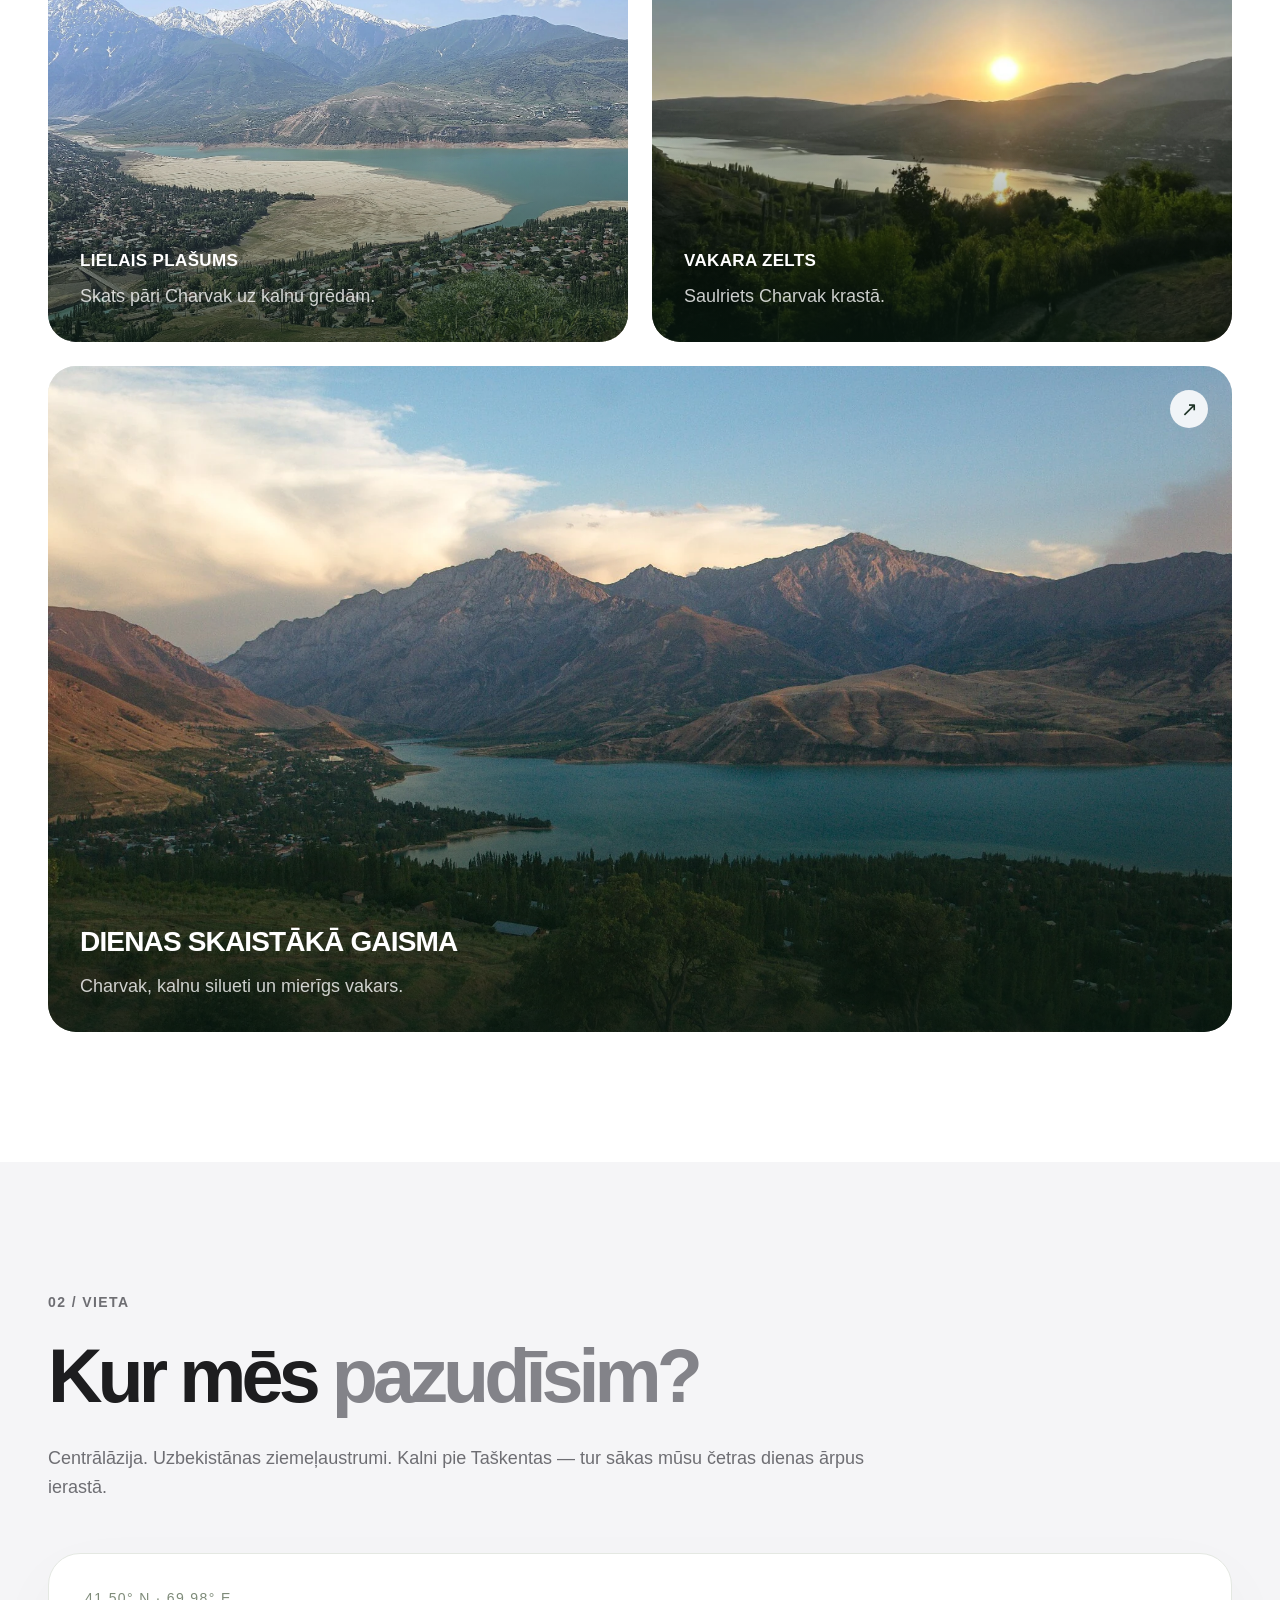
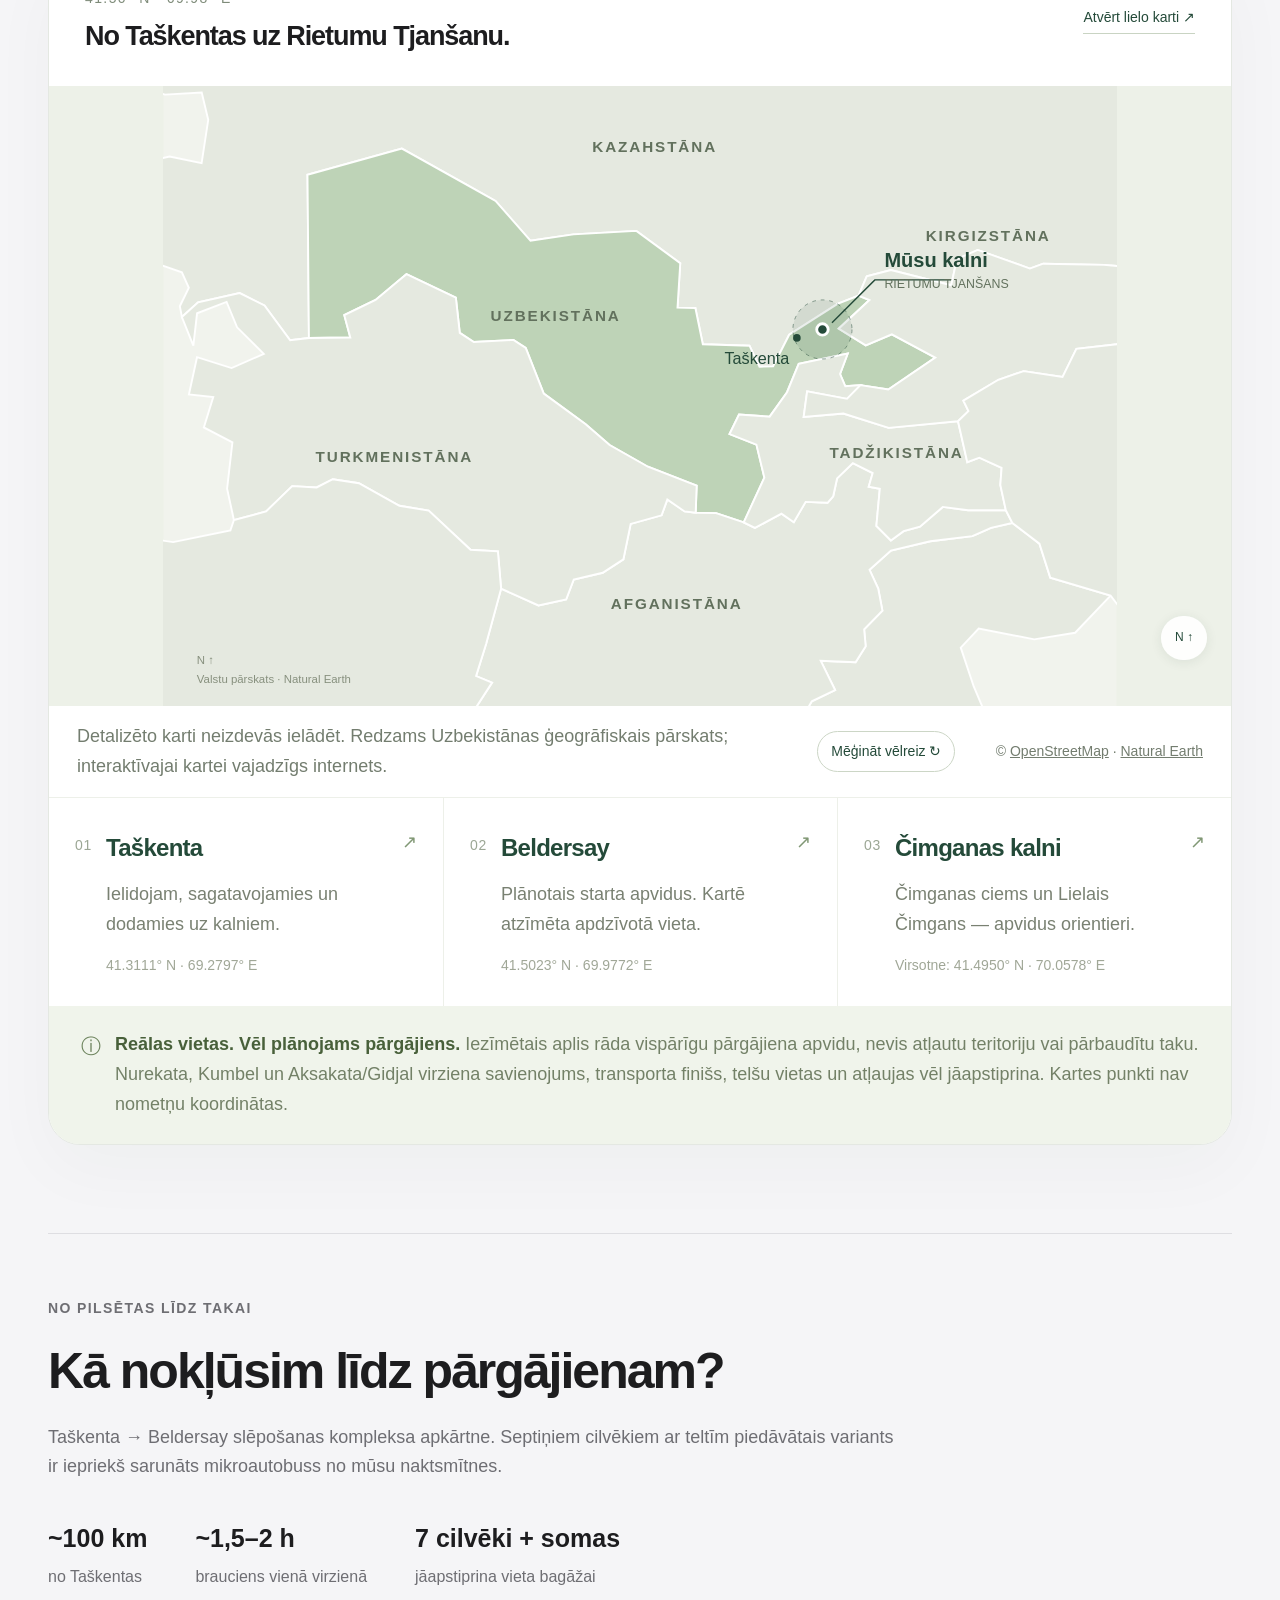
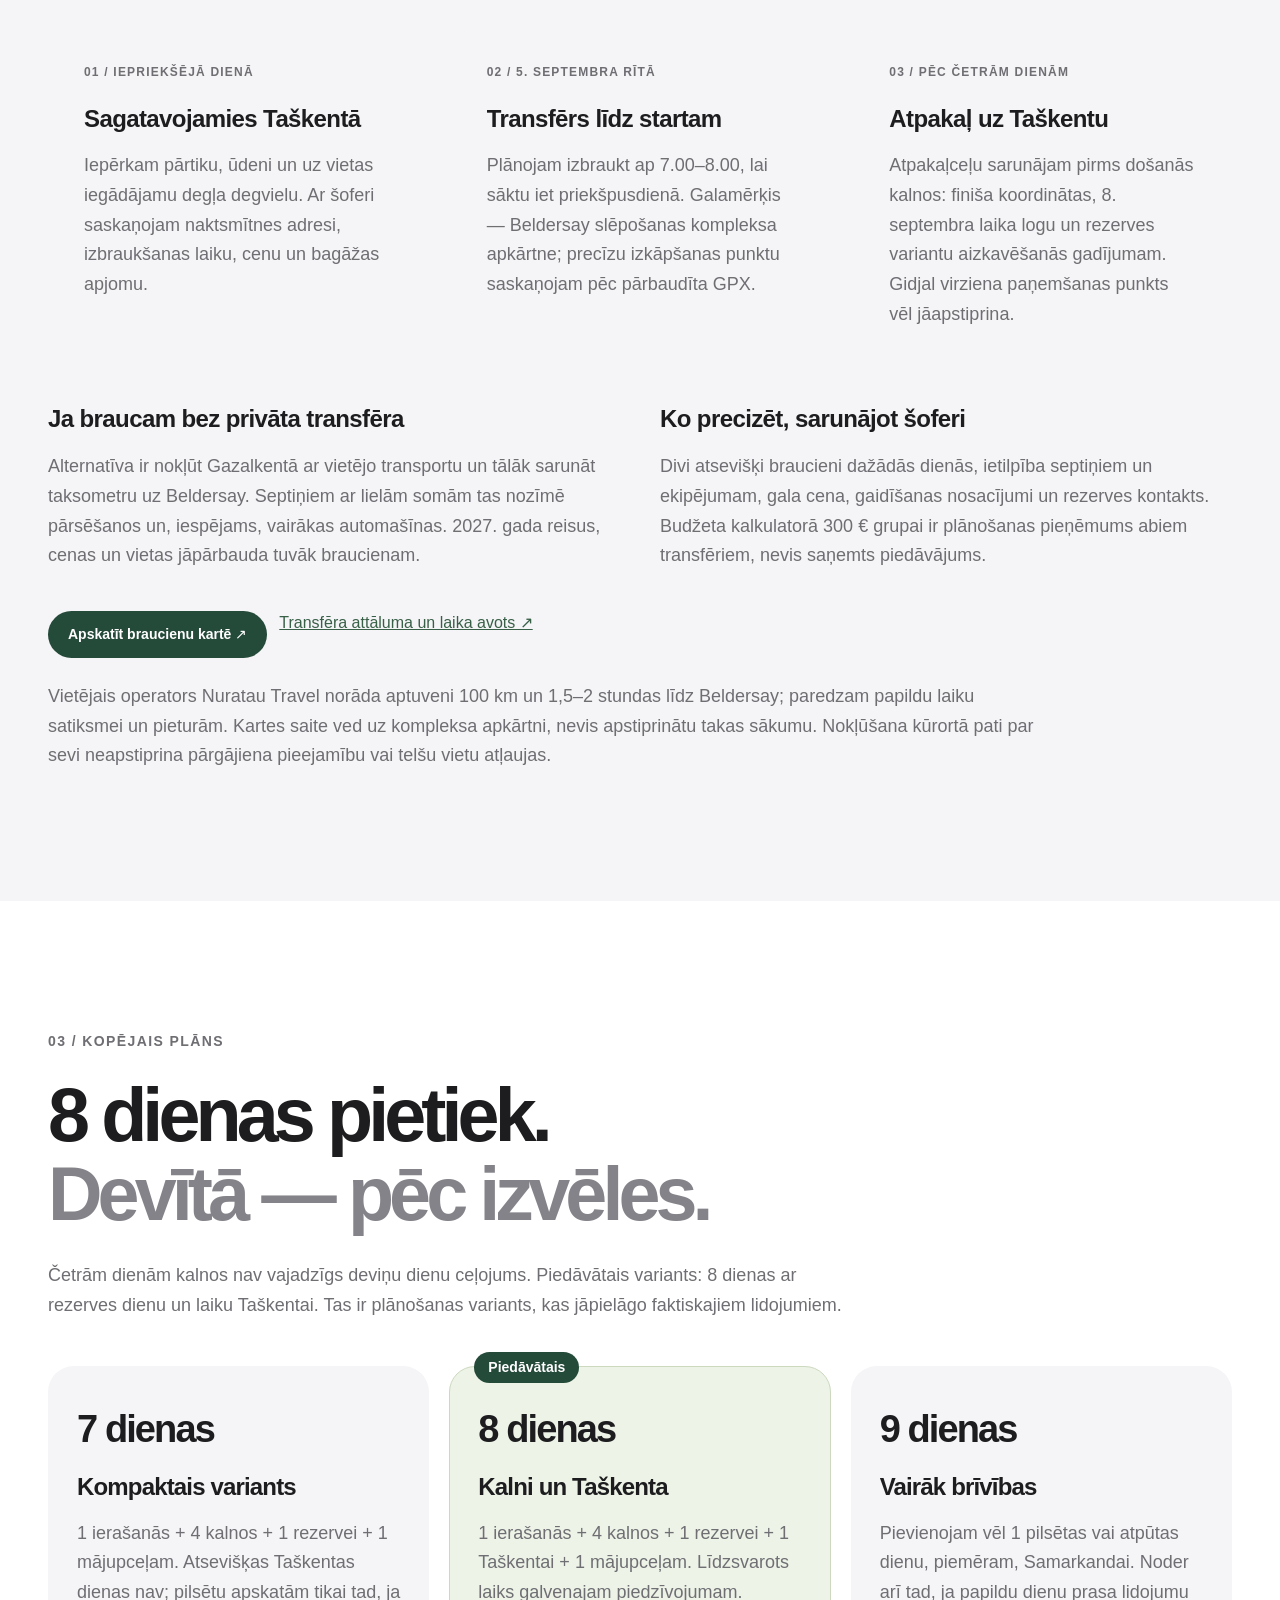
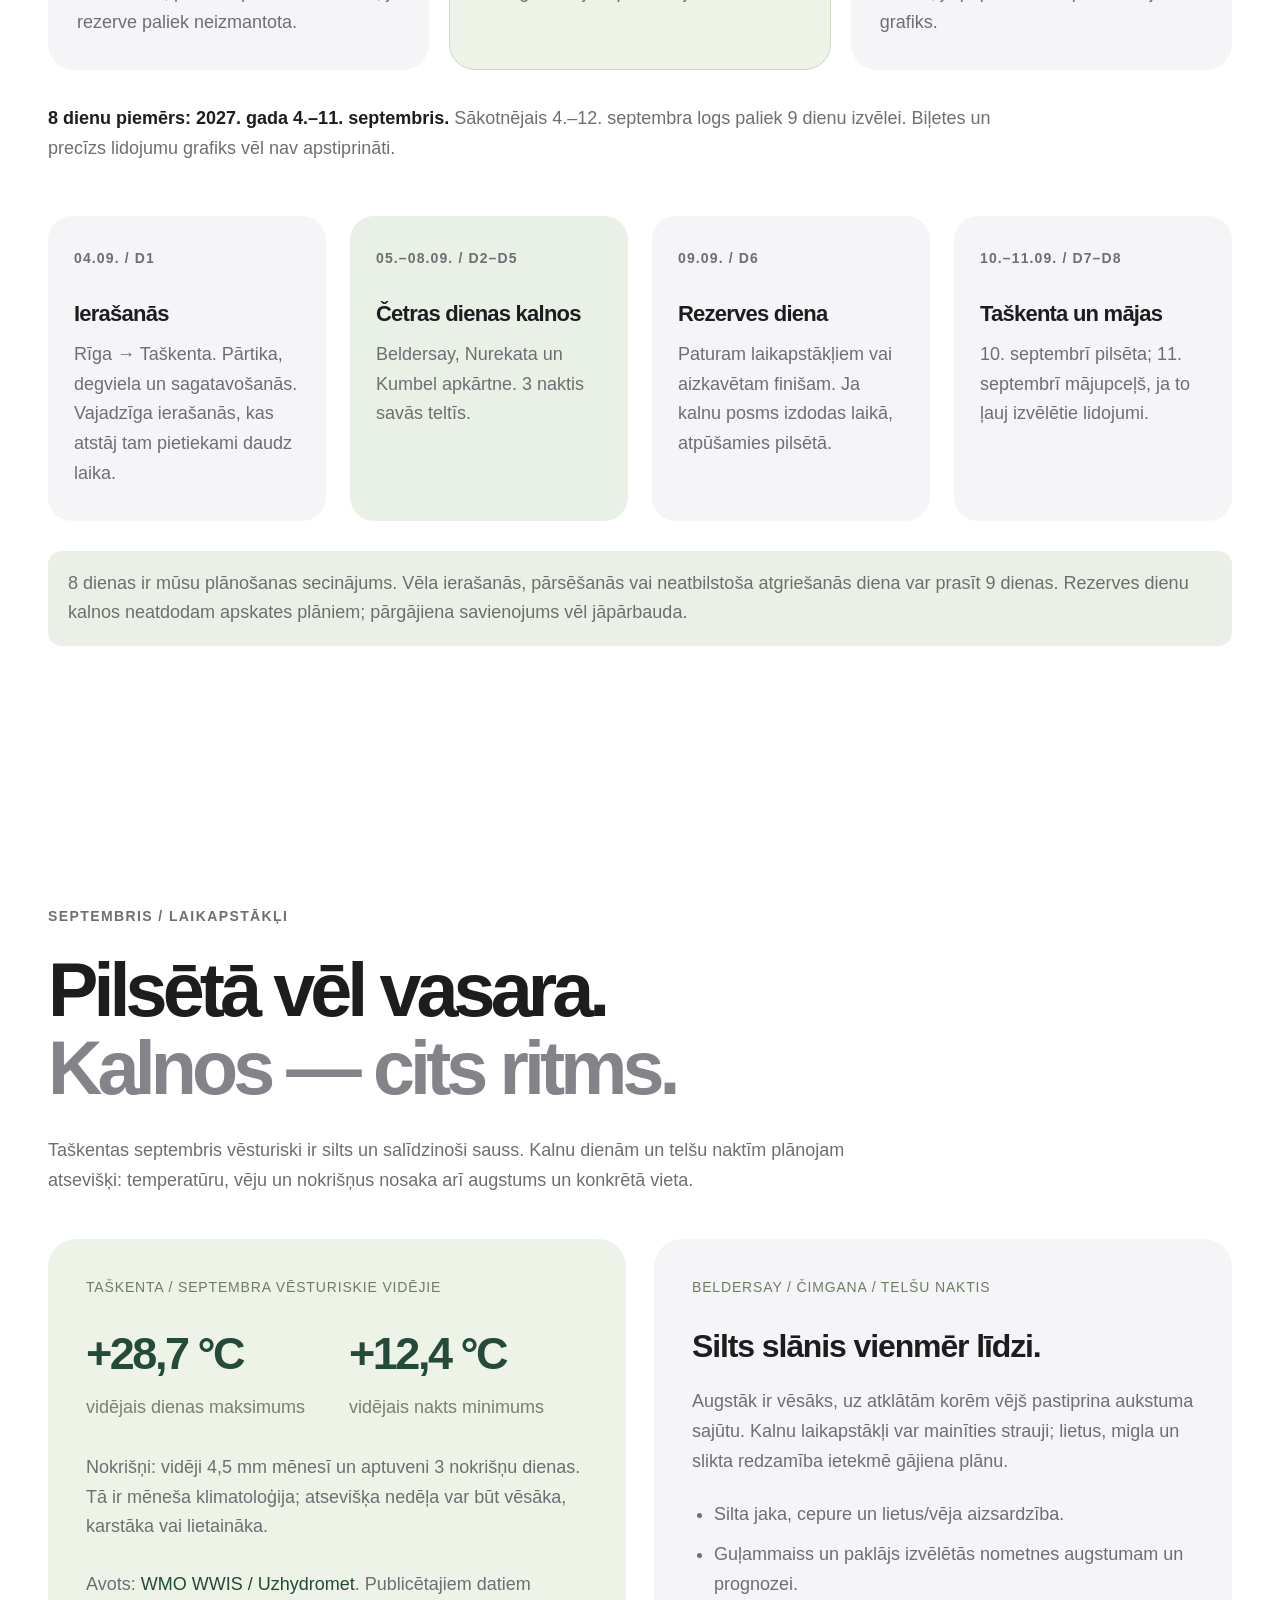
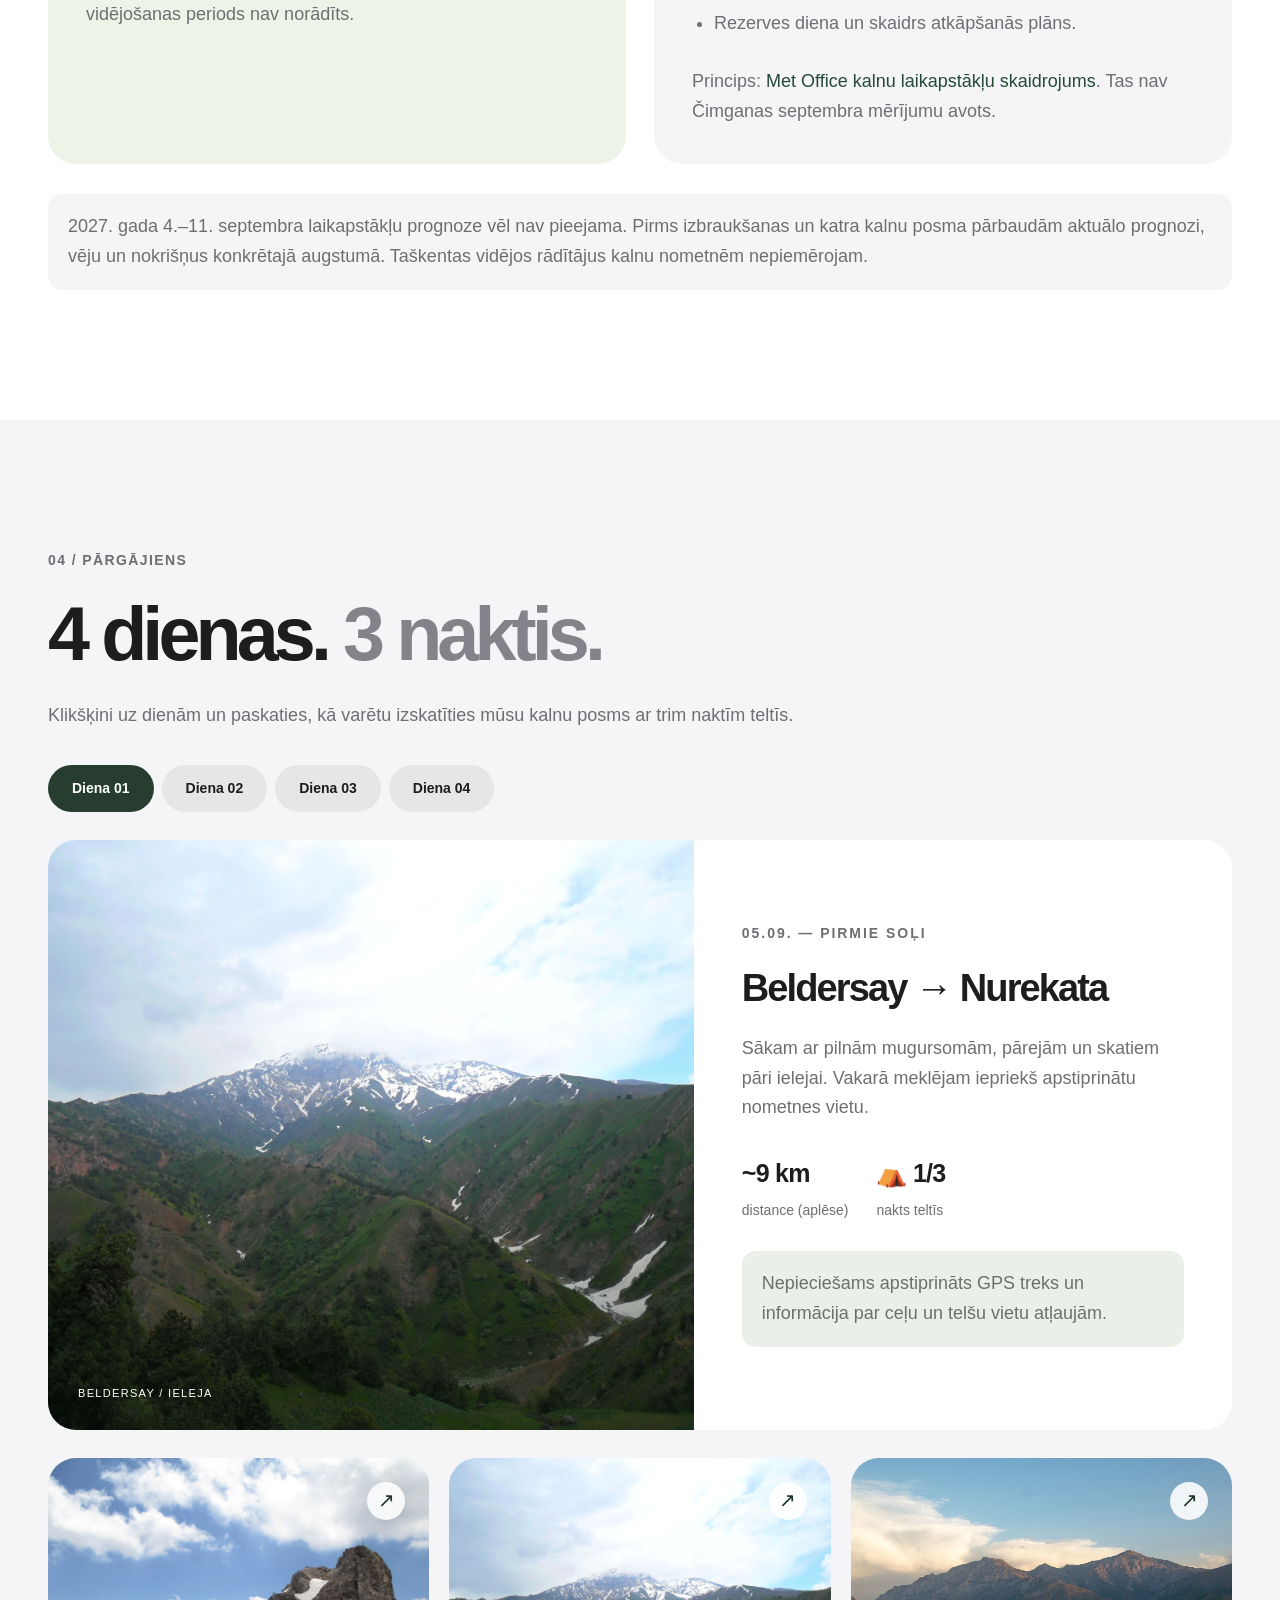
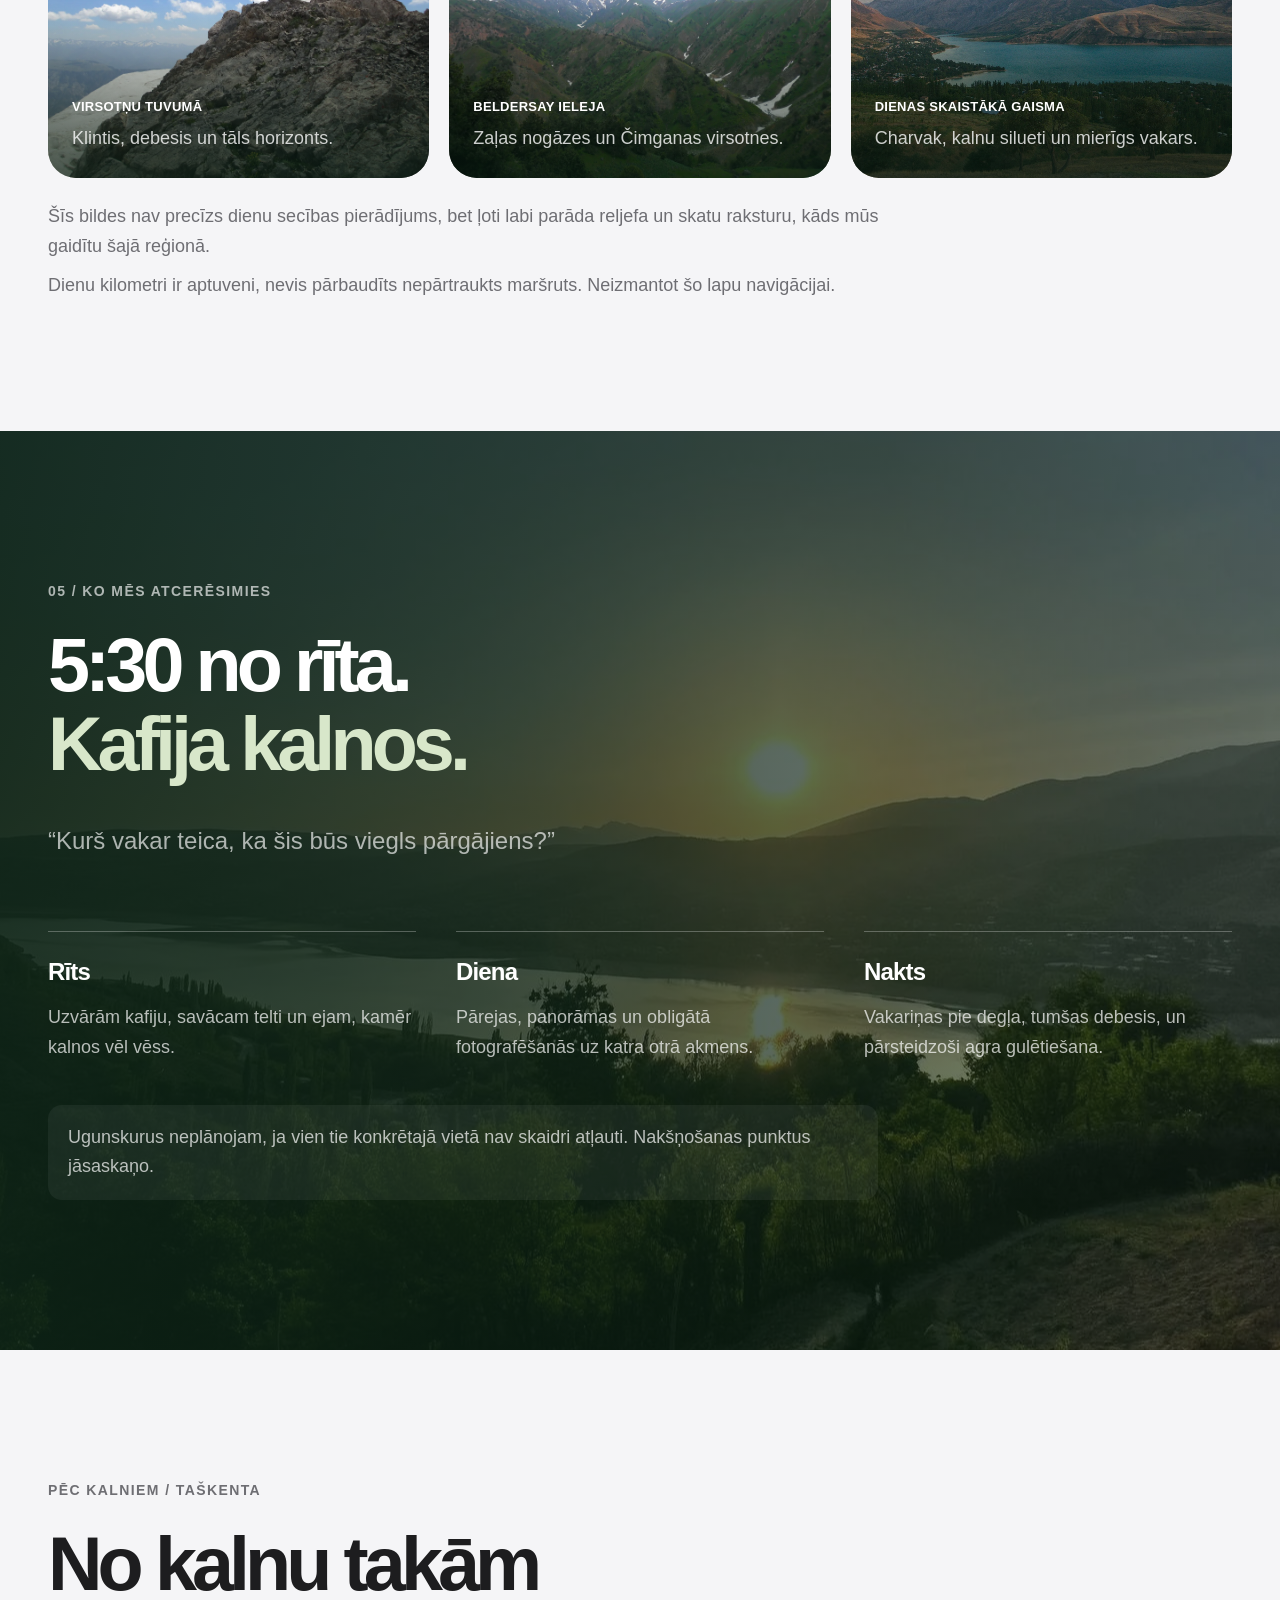
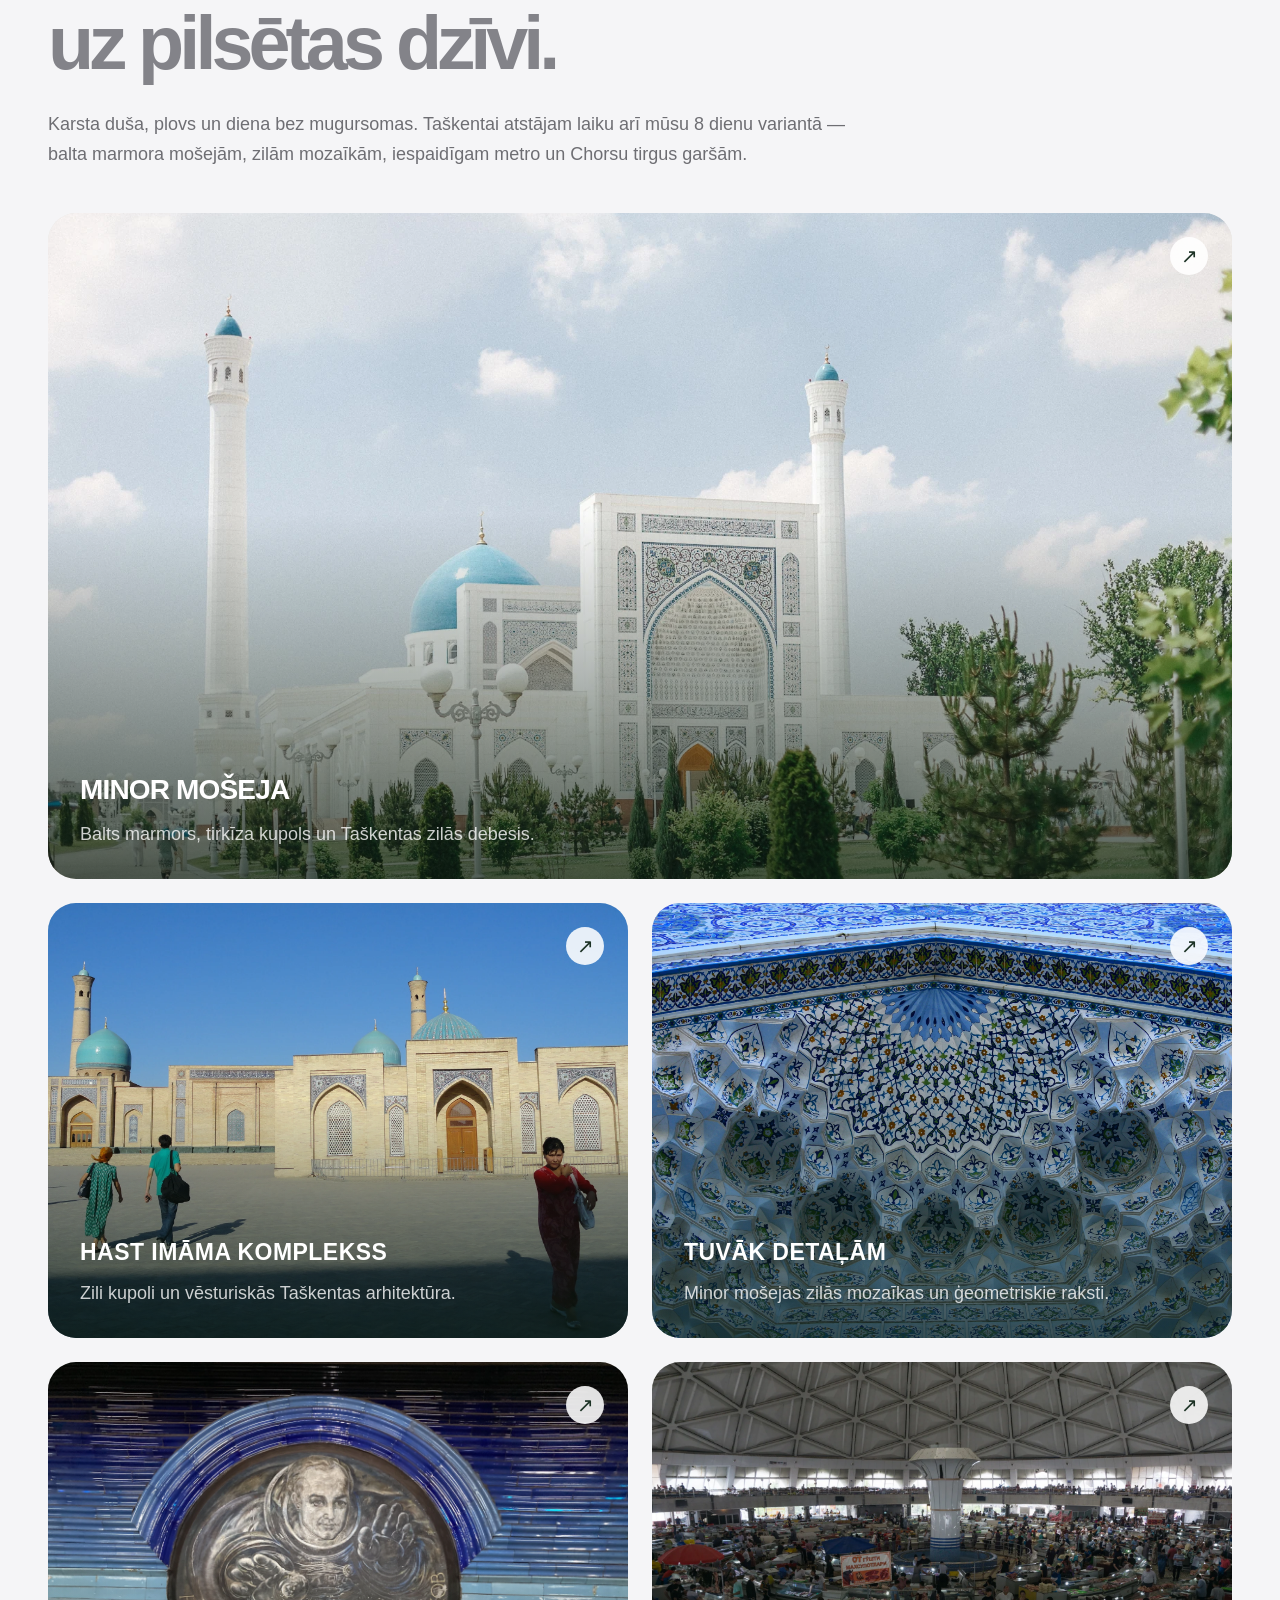
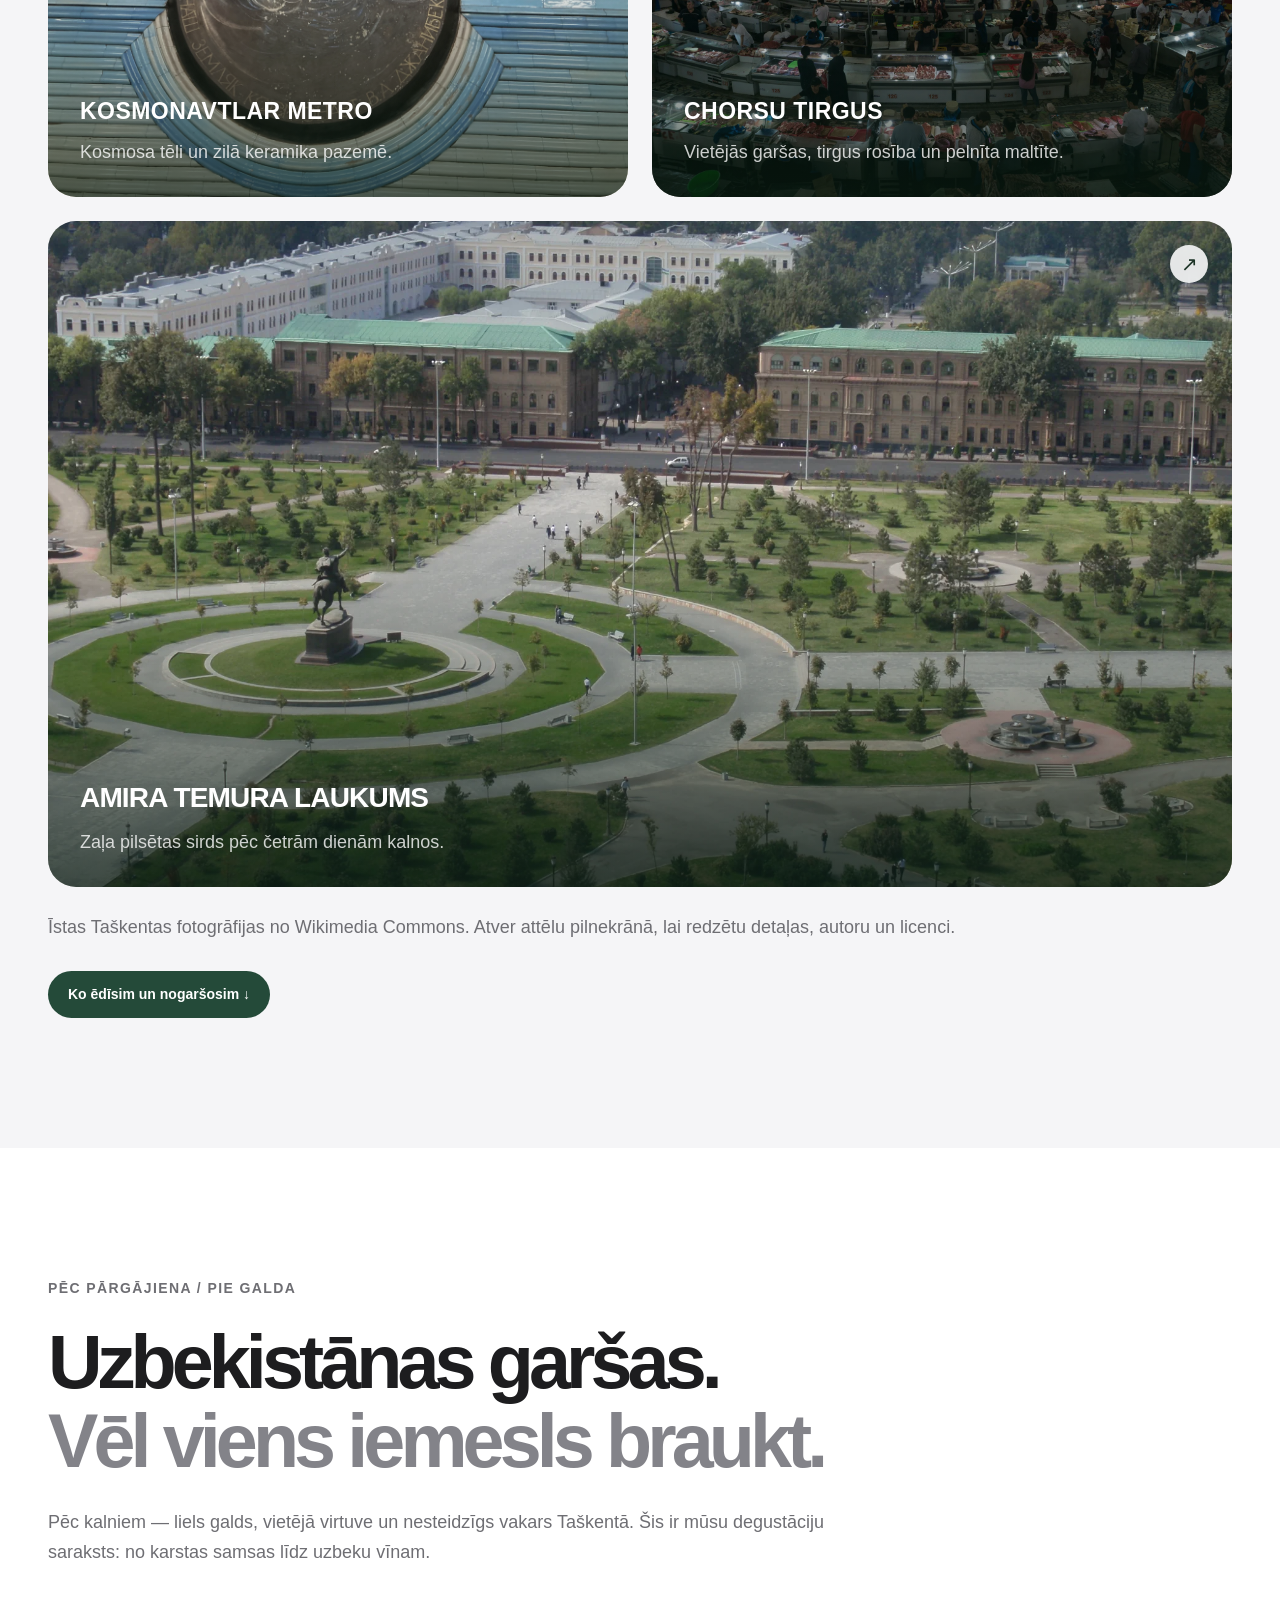
==== commit 594fd463: "Add Uzbek food and local drink guide with credited photography" ====
--- a/index.html
+++ b/index.html
@@ -7,7 +7,7 @@
 
 
 <link rel="stylesheet" href="assets/vendor/leaflet/leaflet.css">
-<link rel="stylesheet" href="assets/css/style.css?v=transfer-8">
+<link rel="stylesheet" href="assets/css/style.css?v=tastes-9">
 <link rel="icon" href="assets/favicon.svg" type="image/svg+xml">
 <meta property="og:type" content="website">
 <meta property="og:locale" content="lv_LV">
@@ -72,7 +72,9 @@
 <section id="nometne" class="scene" aria-labelledby="nometne-title" data-name="Dzīve teltīs"><div class="photo" style="background-image:url('assets/images/charvak-sunset.webp');opacity:.6"></div><div class="darken"></div><div class="content vcenter"><div class="eyebrow">05 / KO MĒS ATCERĒSIMIES</div><h2 id="nometne-title">5:30 no rīta.<br><span class="highlight">Kafija kalnos.</span></h2><p class="quote">“Kurš vakar teica, ka šis būs viegls pārgājiens?”</p><div class="camp-tiles"><div class="panel"><h3>Rīts</h3><p>Uzvārām kafiju, savācam telti un ejam, kamēr kalnos vēl vēss.</p></div><div class="panel"><h3>Diena</h3><p>Pārejas, panorāmas un obligātā fotografēšanās uz katra otrā akmens.</p></div><div class="panel"><h3>Nakts</h3><p>Vakariņas pie degļa, tumšas debesis, un pārsteidzoši agra gulētiešana.</p></div></div><div class="site-notice">Ugunskurus neplānojam, ja vien tie konkrētajā vietā nav skaidri atļauti. Nakšņošanas punktus jāsaskaņo.</div></div></section>
 
 
-<section id="taskenta" class="scene" aria-labelledby="taskenta-title" data-name="Taškenta"><div class="content"><div class="eyebrow">PĒC KALNIEM / TAŠKENTA</div><h2 id="taskenta-title">No kalnu takām<br><span class="highlight">uz pilsētas dzīvi.</span></h2><p class="subtitle">Karsta duša, plovs un diena bez mugursomas. Taškentai atstājam laiku arī mūsu 8 dienu variantā — balta marmora mošejām, zilām mozaīkām, iespaidīgam metro un Chorsu tirgus garšām.</p><div class="visual-gallery city-gallery" aria-label="Taškentas fotogrāfijas"><figure class="visual-card"><img loading="lazy" src="assets/images/tashkent-white-mosque.webp" alt="Minor mošejas baltais marmors un tirkīza kupols Taškentā" width="1700" height="1152" decoding="async"><figcaption><b>MINOR MOŠEJA</b><span>Balts marmors, tirkīza kupols un Taškentas zilās debesis.</span></figcaption></figure><figure class="visual-card"><img loading="lazy" src="assets/images/tashkent-khast-imam.webp" alt="Hast Imāma kompleksa mošejas un zili kupoli" width="2400" height="1446" decoding="async"><figcaption><b>HAST IMĀMA KOMPLEKSS</b><span>Zili kupoli un vēsturiskās Taškentas arhitektūra.</span></figcaption></figure><figure class="visual-card"><img loading="lazy" src="assets/images/tashkent-minor.webp" alt="Minor mošejas ieejas velves zilās mozaīkas" width="2400" height="1600" decoding="async"><figcaption><b>TUVĀK DETAĻĀM</b><span>Minor mošejas zilās mozaīkas un ģeometriskie raksti.</span></figcaption></figure><figure class="visual-card"><img loading="lazy" src="assets/images/tashkent-cosmonauts.webp" alt="Kosmonauta portrets Kosmonavtlar metro stacijā Taškentā" width="2400" height="1800" decoding="async"><figcaption><b>KOSMONAVTLAR METRO</b><span>Kosmosa tēli un zilā keramika pazemē.</span></figcaption></figure><figure class="visual-card"><img loading="lazy" src="assets/images/tashkent-chorsu.webp" alt="Chorsu tirgus iekšpuse Taškentā" width="1920" height="1280" decoding="async"><figcaption><b>CHORSU TIRGUS</b><span>Vietējās garšas, tirgus rosība un pelnīta maltīte.</span></figcaption></figure><figure class="visual-card"><img loading="lazy" src="assets/images/tashkent-amir-temur.webp" alt="Skats pār Amira Temura laukumu Taškentā" width="1920" height="1440" decoding="async"><figcaption><b>AMIRA TEMURA LAUKUMS</b><span>Zaļa pilsētas sirds pēc četrām dienām kalnos.</span></figcaption></figure></div><p class="city-note">Īstas Taškentas fotogrāfijas no Wikimedia Commons. Atver attēlu pilnekrānā, lai redzētu detaļas, autoru un licenci.</p></div></section>
+<section id="taskenta" class="scene" aria-labelledby="taskenta-title" data-name="Taškenta"><div class="content"><div class="eyebrow">PĒC KALNIEM / TAŠKENTA</div><h2 id="taskenta-title">No kalnu takām<br><span class="highlight">uz pilsētas dzīvi.</span></h2><p class="subtitle">Karsta duša, plovs un diena bez mugursomas. Taškentai atstājam laiku arī mūsu 8 dienu variantā — balta marmora mošejām, zilām mozaīkām, iespaidīgam metro un Chorsu tirgus garšām.</p><div class="visual-gallery city-gallery" aria-label="Taškentas fotogrāfijas"><figure class="visual-card"><img loading="lazy" src="assets/images/tashkent-white-mosque.webp" alt="Minor mošejas baltais marmors un tirkīza kupols Taškentā" width="1700" height="1152" decoding="async"><figcaption><b>MINOR MOŠEJA</b><span>Balts marmors, tirkīza kupols un Taškentas zilās debesis.</span></figcaption></figure><figure class="visual-card"><img loading="lazy" src="assets/images/tashkent-khast-imam.webp" alt="Hast Imāma kompleksa mošejas un zili kupoli" width="2400" height="1446" decoding="async"><figcaption><b>HAST IMĀMA KOMPLEKSS</b><span>Zili kupoli un vēsturiskās Taškentas arhitektūra.</span></figcaption></figure><figure class="visual-card"><img loading="lazy" src="assets/images/tashkent-minor.webp" alt="Minor mošejas ieejas velves zilās mozaīkas" width="2400" height="1600" decoding="async"><figcaption><b>TUVĀK DETAĻĀM</b><span>Minor mošejas zilās mozaīkas un ģeometriskie raksti.</span></figcaption></figure><figure class="visual-card"><img loading="lazy" src="assets/images/tashkent-cosmonauts.webp" alt="Kosmonauta portrets Kosmonavtlar metro stacijā Taškentā" width="2400" height="1800" decoding="async"><figcaption><b>KOSMONAVTLAR METRO</b><span>Kosmosa tēli un zilā keramika pazemē.</span></figcaption></figure><figure class="visual-card"><img loading="lazy" src="assets/images/tashkent-chorsu.webp" alt="Chorsu tirgus iekšpuse Taškentā" width="1920" height="1280" decoding="async"><figcaption><b>CHORSU TIRGUS</b><span>Vietējās garšas, tirgus rosība un pelnīta maltīte.</span></figcaption></figure><figure class="visual-card"><img loading="lazy" src="assets/images/tashkent-amir-temur.webp" alt="Skats pār Amira Temura laukumu Taškentā" width="1920" height="1440" decoding="async"><figcaption><b>AMIRA TEMURA LAUKUMS</b><span>Zaļa pilsētas sirds pēc četrām dienām kalnos.</span></figcaption></figure></div><p class="city-note">Īstas Taškentas fotogrāfijas no Wikimedia Commons. Atver attēlu pilnekrānā, lai redzētu detaļas, autoru un licenci.</p><div class="button-row"><a class="btn small-btn" href="#garsas">Ko ēdīsim un nogaršosim ↓</a></div></div></section>
+<section id="garsas" class="scene taste-scene" aria-labelledby="garsas-title" data-name="Ēdieni un dzērieni"><div class="content"><div class="eyebrow">PĒC PĀRGĀJIENA / PIE GALDA</div><h2 id="garsas-title">Uzbekistānas garšas.<br><span class="highlight">Vēl viens iemesls braukt.</span></h2><p class="subtitle">Pēc kalniem — liels galds, vietējā virtuve un nesteidzīgs vakars Taškentā. Šis ir mūsu degustāciju saraksts: no karstas samsas līdz uzbeku vīnam.</p><div class="taste-grid" aria-label="Uzbeku ēdieni"><article class="taste-card"><figure class="mini-shot"><img loading="lazy" decoding="async" src="assets/images/food-plov.webp" width="1280" height="960" alt="Samarkandas plovs ar gaļu, burkāniem un turku zirņiem"><figcaption><b>Plovs / osh</b><span>Samarkandas plovs · īsta ēdiena fotogrāfija</span></figcaption></figure><div class="taste-copy"><div class="eyebrow">PIRMAIS, KO PASŪTĪT</div><h3>Plovs / osh</h3><p>Rīsi, burkāni, gaļa un garšvielas vienā sātīgā šķīvī. Reģionos receptes atšķiras — labs iemesls salīdzināt Taškentas un Samarkandas versijas.</p><p class="taste-tip">Ko meklēt ēdienkartē: plov, palov vai osh. Labi papildināt ar svaigiem tomātu un sīpolu salātiem.</p></div></article><article class="taste-card"><figure class="mini-shot"><img loading="lazy" decoding="async" src="assets/images/food-samsa.webp" width="1200" height="1600" alt="Jizzax samsa uz zilas keramikas šķīvja"><figcaption><b>Samsa / somsa</b><span>Jizzax samsa · uzbeku virtuves klasika</span></figcaption></figure><div class="taste-copy"><div class="eyebrow">KARSTA NO KRĀSNS</div><h3>Samsa / somsa</h3><p>Cepta mīkla ar sulīgu pildījumu, bieži gaļu un sīpoliem. Samsa ir lieliska pietura starp pilsētas apskates vietām — vislabāk tikko izcepta.</p><p class="taste-tip">Ko pamēģināt: klasisko gaļas samsu. Ja gribas bez gaļas, pajautāt, vai pieejama ķirbju vai zaļumu versija.</p></div></article></div><div class="taste-more"><h3>Vēl trīs lietas ēdienkartē</h3><div class="grid"><div class="col-4"><h4>Šašliks</h4><p>Uz oglēm grilēti gaļas iesmi. Jautājam, kāda gaļa pieejama, un pasūtām ar sīpoliem un svaigu maizi.</p></div><div class="col-4"><h4>Manti</h4><p>Lieli, tvaicēti mīklas sainīši ar pildījumu. Labs variants sātīgām vakariņām pēc garas dienas.</p></div><div class="col-4"><h4>Lagmans</h4><p>Nūdeles ar gaļu un dārzeņiem; pasniegšanas veids dažādās vietās atšķiras. Kaut kas cits, kad plovs jau nogaršots.</p></div></div></div><div class="taste-drinks-heading"><div class="eyebrow">VAKARIŅĀM TAŠKENTĀ</div><h3>Ko ieliet glāzē?</h3><p>Vietējais alus un Samarkandas reģiona vīni — interesanti varianti tiem, kuri vēlas nogaršot alkoholiskos dzērienus. Izvēlamies pēc savas gaumes un viesmīļa ieteikuma.</p></div><div class="taste-grid" aria-label="Alkoholiskie dzērieni"><article class="taste-card"><figure class="mini-shot"><img loading="lazy" decoding="async" src="assets/images/drink-wine.webp" width="1062" height="1600" alt="Vīna glāze uz krāsainu gaismu fona; ilustratīvs attēls"><figcaption><b>Bagizagan vīni</b><span>Ilustratīvs vīna foto · nav Bagizagan produkta attēls</span></figcaption></figure><div class="taste-copy"><div class="eyebrow">VIETĒJAIS VĪNS</div><h3>Bagizagan vīni</h3><p>Vakariņās vērts izmēģināt Samarkandas reģiona Bagizagan vīnu. Sākumam var meklēt sausu Chardonnay vai Merlot un palūgt viesmīlim ieteikt konkrētu pudeli pēc mūsu gaumes.</p><p class="taste-tip">Ja patīk saldāki vīni: pajautāt par Khovrenko deserta vīnu degustāciju. Samarkandas apmeklējumam tā būtu atsevišķa izvēles aktivitāte.</p></div></article><article class="taste-card"><figure class="mini-shot"><img loading="lazy" decoding="async" src="assets/images/drink-beer.webp" width="1200" height="1600" alt="Alus glāze; ilustratīvs attēls, nav Sarbast zīmola produkts"><figcaption><b>Sarbast alus</b><span>Ilustratīvs alus foto · nav Sarbast produkta attēls</span></figcaption></figure><div class="taste-copy"><div class="eyebrow">VIETĒJAIS ALUS</div><h3>Sarbast alus</h3><p>Ja gribas iepazīt vietējo alu, ēdienkartē meklējam Sarbast — Uzbekistānā ražotu zīmolu. Pie šašlika vakariņām var salīdzināt ar pārējiem pieejamajiem aliem.</p><p class="taste-tip">Ko pajautāt: vai ir Sarbast Original un kādi vietējie ali ir izlejamā veidā. Konkrētais sortiments un cenas būs jāpārbauda uz vietas.</p></div></article></div><div class="taste-footnote"><p>Dzērienu foto ir ilustratīvi un nerāda minēto zīmolu pudeles. Konkrētu ēdienu, dzērienu, degustāciju un cenu pieejamību pārbaudīsim tuvāk braucienam. Bezalkoholiskai izvēlei — zaļā tēja.</p><p class="taste-sources">Vairāk par garšām: <a href="https://uzbekistan.travel/en/c/food-drink/" target="_blank" rel="noopener">Uzbekistan Travel: ēdieni</a> · <a href="https://uzbekistan.travel/ru/o/vinodelcheskij-zavod-bagizagan/" target="_blank" rel="noopener">Bagizagan vīndarītava</a> · <a href="https://uzbekistan.travel/en/o/wine-tour-samarkand/" target="_blank" rel="noopener">Khovrenko degustācijas</a> · <a href="https://digital.ihg.com/is/content/ihg/intercontinental-tashkent-10468158922-original?fmt=pdf" target="_blank" rel="noopener">Sarbast Taškentas ēdienkartē</a>.</p></div></div></section>
+
 <section id="budzets" class="scene" aria-labelledby="budzets-title" data-name="Budžets"><div class="content vcenter"><div class="eyebrow">06 / REĀLI CIPARI</div><h2 id="budzets-title">Cik maksā <span class="highlight">brīvība?</span></h2><p class="subtitle">Pabīdi slīdņus — summa uzreiz pārrēķināsies. Bez gida un bez jauna aprīkojuma iegādes.</p><div class="booking-examples" id="rezervaciju-piemeri" aria-label="Konkrēti lidojuma un naktsmītnes piemēri">
 <article class="booking-card flight-card" aria-labelledby="flight-example-title"><div class="booking-card-top"><span class="booking-label">LIDOJUMA PIEMĒRS</span><span class="booking-provider">Turkish Airlines</span></div><h3 id="flight-example-title">Rīga ↔ Taškenta</h3><div class="booking-price">493 € <span>/ cilvēkam turp-atpakaļ</span></div><p class="booking-context">Ekrānattēlā redzamā kopējā biļetes cena vienam pieaugušajam. Zemāk — attēlā izvērstais atpakaļceļš 11. septembrī.</p>
 <ol class="flight-steps"><li><span class="flight-time">02:25</span><div><b>TAS · Taškenta</b><span>Izlidošana · TK 371 · lidojums 5 h 20 min</span></div></li><li><span class="flight-time">05:45<br>06:55</span><div><b>IST · Stambula</b><span>Ielidošana 05:45, izlidošana 06:55.<br>Pārsēšanās: 1 h 10 min.</span></div></li><li><span class="flight-time">10:00</span><div><b>RIX · Rīga</b><span>Ielidošana · TK 1757 · lidojums 3 h 5 min</span></div></li></ol>
@@ -93,7 +95,7 @@
 
 <section id="braucam" class="scene finale" aria-labelledby="braucam-title" data-name="Balsojums"><div class="photo" style="background-image:url('assets/images/chimgan-golden.webp');opacity:.5"></div><div class="darken"></div><div class="content vcenter"><div class="eyebrow">09 / LĒMUMS</div><h2 id="braucam-title">Labākie stāsti<br><span class="highlight">sākas ar “braucam”.</span></h2><p class="subtitle">Izvēlies savu atbildi. Pēc tam nokopē uzaicinājumu un iemet čatā.</p><div class="choice-row"><button class="choice" data-vote="Jā, esmu iekšā!"><span class="emoji">🔥</span><b>Es esmu iekšā</b><small>Biļetes, mugursoma, darām.</small></button><button class="choice" data-vote="Pārlieciniet mani ar datumiem un biļešu cenām."><span class="emoji">🤔</span><b>Vēl domāju</b><small>Gribu redzēt konkrētus datumus.</small></button><button class="choice" data-vote="Es braucu, ja būs daudz plova."><span class="emoji">🍚</span><b>Kur būs plovs?</b><small>Galvenais — ēšana pēc pārgājiena.</small></button></div><div class="button-row"><button class="btn" id="copyInvite">Kopēt uzaicinājumu ↗</button><button class="btn secondary" id="again">Atgriezties sākumā ↑</button></div><p class="small" style="margin-top:15px">Balsojums ir jautram efektam tikai šajā pārlūkā — draugu atbildes automātiski netiek apkopotas.</p></div><div id="confetti" class="confetti"></div></section>
 
-<section id="avoti" class="scene" aria-labelledby="avoti-title" data-name="Avoti"><div class="content vcenter"><div class="eyebrow">10 / AVOTI UN MAZĀ DRUKA</div><h2 id="avoti-title">Bez pārspīlējumiem.<br><span class="highlight">Ar labu plānu.</span></h2><div class="grid"><div class="col-6 panel credits"><h3>Pirms braucam — jāpārbauda</h3><ul><li><a href="https://worldweather.wmo.int/en/city.html?cityId=115" target="_blank" rel="noopener">WMO WWIS: Taškentas klimats</a> — vēsturiskie septembra vidējie; nav 2027. gada prognoze.</li><li><a href="https://weather.metoffice.gov.uk/guides/mountain/forecast" target="_blank" rel="noopener">Met Office: kalnu prognozes</a> — augstuma, vēja un sasalšanas līmeņa nozīme.</li><li><a href="https://www.mfa.gov.lv/lv/uzbekistana-celojumu-bridinajumi" target="_blank" rel="noopener">Latvijas ĀM: Uzbekistāna</a> — vīza, reģistrācija, robežzonas, brīdinājumi.</li><li><a href="https://www.wikiloc.com/trails/hiking/uzbekistan/toshkent/nurekata" target="_blank" rel="noopener">Wikiloc: Nurekata takas</a> — publiski pārgājienu ieraksti; nav drošības garantija.</li><li><a href="https://www.wikiloc.com/hiking-trails/chimgan-mountains-beldersay-to-gidjal-pt-2-268536017" target="_blank" rel="noopener">Beldersay → Gidjal ieraksta turpinājums</a> — autors daļu ceļa brauca ar auto.</li><li><a href="https://commons.wikimedia.org/wiki/Category:Greater_Chimgan" target="_blank" rel="noopener">Greater Chimgan fotogrāfiju kolekcija</a>.</li></ul><p>Attālumi, nakšņošanas punkti, septembra datumi un izmaksas ir <b>provizoriski</b>. Lapa nav GPS navigācijas rīks. Fotogrāfijas ilustrē reģionu dažādos gadalaikos. Autori, oriģinālie avoti un licences norādīti zemāk un pie katra foto pilnekrāna skatā.</p></div><div class="col-6 panel credits"><h3>Foto autori / licences</h3><ul><li><a href="https://commons.wikimedia.org/wiki/File:20230322160141_IMG_1319%D0%A7%D0%B0%D1%80%D0%B2%D0%B0%D0%BA.jpg" target="_blank" rel="noopener">20230322160141_IMG_1319Чарвак.jpg</a> — Ksana82, CC BY-SA 4.0.</li><li><a href="https://commons.wikimedia.org/wiki/File:View_to_Chorvoq_from_Dogiston.jpg" target="_blank" rel="noopener">View_to_Chorvoq_from_Dogiston.jpg</a> — NasimbekNasimov, CC BY-SA 4.0.</li><li><a href="https://commons.wikimedia.org/wiki/File:%D0%A7%D0%B0%D1%80%D0%B2%D0%B0%D0%BA_%D0%B8_%D0%B3%D0%BE%D1%80%D1%8B_%D0%9E%D1%85%D0%BE%D1%82%D0%BD%D0%B8%D1%87%D0%B8%D0%B9_%D0%B8_%D0%91%D0%BE%D0%BB%D1%8C%D1%88%D0%BE%D0%B9_%D0%A7%D0%B8%D0%BC%D0%B3%D0%B0%D0%BD.jpg" target="_blank" rel="noopener">Чарвак_и_горы_Охотничий_и_Большой_Чимган.jpg</a> — Мустафин М., CC BY-SA 4.0.</li><li><a href="https://commons.wikimedia.org/wiki/File:%D0%92%D0%B8%D0%B4_%D0%BD%D0%B0_%D0%A7%D0%B0%D1%80%D0%B2%D0%B0%D0%BA_%D1%81_%D0%A7%D0%B0%D0%B2%D0%B0%D1%82%D1%8B.jpg" target="_blank" rel="noopener">Вид_на_Чарвак_с_Чаваты.jpg</a> — Галиев Ярослав, CC BY-SA 4.0.</li><li><a href="https://commons.wikimedia.org/wiki/File:Minor%20Mosque%20Tashkent.jpg" target="_blank" rel="noopener">Minor Mosque Tashkent.jpg</a> — Yuriy Pavlovich, CC0 1.0.</li><li><a href="https://commons.wikimedia.org/wiki/File:Minor%20masjidi%2019.jpg" target="_blank" rel="noopener">Minor masjidi 19.jpg</a> — Humoyun Mehridinov, CC BY-SA 4.0.</li><li><a href="https://commons.wikimedia.org/wiki/File:Tashkent%2C%20Uzbekistan%20%286136429521%29.jpg" target="_blank" rel="noopener">Tashkent, Uzbekistan (6136429521).jpg</a> — Fabio Achilli, CC BY 2.0.</li><li><a href="https://commons.wikimedia.org/wiki/File:Kosmonaut%205%2C%20Metrostation%20Kosmonavtlar%20in%20Taschkent.jpg" target="_blank" rel="noopener">Kosmonaut 5, Metrostation Kosmonavtlar in Taschkent.jpg</a> — Schokifaktor, CC BY-SA 4.0.</li><li><a href="https://commons.wikimedia.org/wiki/File:Amir-Timur-Platz_vom_Hotel_Usbekistan_in_Richtung_Westen.jpg" target="_blank" rel="noopener">Amira Temura laukums, Taškenta</a> — Doris Ingeborg Lohse, CC BY-SA 4.0.</li><li><a href="https://commons.wikimedia.org/wiki/File:Chorsu_Bazaar,_Tashkent,_Uzbekistan_-_2019-06-01_1.jpg" target="_blank" rel="noopener">Chorsu tirgus, Taškenta</a> — Alexey Komarov, CC BY-SA 4.0.</li><li><a href="https://commons.wikimedia.org/wiki/File:Greater_Chimgan_Mountain.JPG" target="_blank" rel="noopener">Greater Chimgan Mountain</a> — Dmitriy Page / Jabez, public domain.</li><li><a href="https://commons.wikimedia.org/wiki/File:Kumbel_to_Chimgan.JPG" target="_blank" rel="noopener">Kumbel to Chimgan</a> — Man77, CC BY-SA 3.0.</li><li><a href="https://commons.wikimedia.org/wiki/File:Beldersay_valley.JPG" target="_blank" rel="noopener">Beldersay valley</a> — German Stimban, CC BY-SA 4.0.</li><li><a href="https://commons.wikimedia.org/wiki/File:Spring_Beldersay_valley.JPG" target="_blank" rel="noopener">Spring Beldersay valley</a> — German Stimban, CC BY-SA 4.0.</li><li><a href="https://commons.wikimedia.org/wiki/File:Chimgan_peak.JPG" target="_blank" rel="noopener">Chimgan peak</a> — German Stimban, CC BY-SA 3.0.</li><li><a href="https://commons.wikimedia.org/wiki/File:Chimgan_Mountains.jpg" target="_blank" rel="noopener">Chimgan Mountains</a> — Anvarov Bobur Baxtiyor o'g'li, CC BY-SA 4.0.</li><li><a href="https://commons.wikimedia.org/wiki/File:View_down_to_Chimgan.JPG" target="_blank" rel="noopener">View down to Chimgan</a> — Denis vl, CC BY-SA 3.0.</li><li><a href="https://commons.wikimedia.org/wiki/File:%D0%92%D0%B8%D0%B4_%D1%81_%D0%9C%D0%B0%D0%BB%D0%BE%D0%B3%D0%BE_%D0%A7%D0%B8%D0%BC%D0%B3%D0%B0%D0%BD%D0%B0_%D0%BD%D0%B0_%D0%A7%D0%B0%D1%80%D0%B2%D0%B0%D0%BA.jpg" target="_blank" rel="noopener">Skats uz Charvak no Mazās Čimganas</a> — Галиев Ярослав, CC BY-SA 4.0.</li></ul><p>Foto samazināti, pārveidoti WebP formātā un attēloti ar izgriešanu un tumšinošiem pārklājumiem. Atvasinātie foto saglabā katra oriģināla licenci. <a href="assets/images/CREDITS.md">Pilni attēlu dati un licences ↗</a>. CC BY-SA 3.0 / 4.0 fotogrāfijas atbilstoši šo licenču noteikumiem.</p><p><a href="https://creativecommons.org/licenses/by-sa/3.0/" target="_blank">CC BY-SA 3.0</a> · <a href="https://creativecommons.org/licenses/by-sa/4.0/" target="_blank">CC BY-SA 4.0</a></p></div></div><div class="button-row"><button class="btn secondary" data-jump="0">← Atpakaļ uz sākumu</button></div></div></section>
+<section id="avoti" class="scene" aria-labelledby="avoti-title" data-name="Avoti"><div class="content vcenter"><div class="eyebrow">10 / AVOTI UN MAZĀ DRUKA</div><h2 id="avoti-title">Bez pārspīlējumiem.<br><span class="highlight">Ar labu plānu.</span></h2><div class="grid"><div class="col-6 panel credits"><h3>Pirms braucam — jāpārbauda</h3><ul><li><a href="https://worldweather.wmo.int/en/city.html?cityId=115" target="_blank" rel="noopener">WMO WWIS: Taškentas klimats</a> — vēsturiskie septembra vidējie; nav 2027. gada prognoze.</li><li><a href="https://weather.metoffice.gov.uk/guides/mountain/forecast" target="_blank" rel="noopener">Met Office: kalnu prognozes</a> — augstuma, vēja un sasalšanas līmeņa nozīme.</li><li><a href="https://www.mfa.gov.lv/lv/uzbekistana-celojumu-bridinajumi" target="_blank" rel="noopener">Latvijas ĀM: Uzbekistāna</a> — vīza, reģistrācija, robežzonas, brīdinājumi.</li><li><a href="https://www.wikiloc.com/trails/hiking/uzbekistan/toshkent/nurekata" target="_blank" rel="noopener">Wikiloc: Nurekata takas</a> — publiski pārgājienu ieraksti; nav drošības garantija.</li><li><a href="https://www.wikiloc.com/hiking-trails/chimgan-mountains-beldersay-to-gidjal-pt-2-268536017" target="_blank" rel="noopener">Beldersay → Gidjal ieraksta turpinājums</a> — autors daļu ceļa brauca ar auto.</li><li><a href="https://commons.wikimedia.org/wiki/Category:Greater_Chimgan" target="_blank" rel="noopener">Greater Chimgan fotogrāfiju kolekcija</a>.</li></ul><p>Attālumi, nakšņošanas punkti, septembra datumi un izmaksas ir <b>provizoriski</b>. Lapa nav GPS navigācijas rīks. Fotogrāfijas ilustrē reģionu dažādos gadalaikos. Autori, oriģinālie avoti un licences norādīti zemāk un pie katra foto pilnekrāna skatā.</p></div><div class="col-6 panel credits"><h3>Foto autori / licences</h3><ul><li><a href="https://commons.wikimedia.org/wiki/File:Circular%20bokeh%20behind%20a%20glass%20of%20red%20wine.jpg" target="_blank" rel="noopener">Circular bokeh behind a glass of red wine.jpg</a> — WiLPrZ, CC BY-SA 2.0.</li><li><a href="https://commons.wikimedia.org/wiki/File:Beer%20in%20glass.jpeg" target="_blank" rel="noopener">Beer in glass.jpeg</a> — codybrom, CC BY-SA 3.0.</li><li><a href="https://commons.wikimedia.org/wiki/File:Samarkandian%20palov.jpg" target="_blank" rel="noopener">Samarkandian palov.jpg</a> — Farsizabon, CC BY-SA 4.0.</li><li><a href="https://commons.wikimedia.org/wiki/File:Jizzax%20somsa.jpg" target="_blank" rel="noopener">Jizzax somsa.jpg</a> — Zoirovna, CC0 1.0.</li><li><a href="https://commons.wikimedia.org/wiki/File:20230322160141_IMG_1319%D0%A7%D0%B0%D1%80%D0%B2%D0%B0%D0%BA.jpg" target="_blank" rel="noopener">20230322160141_IMG_1319Чарвак.jpg</a> — Ksana82, CC BY-SA 4.0.</li><li><a href="https://commons.wikimedia.org/wiki/File:View_to_Chorvoq_from_Dogiston.jpg" target="_blank" rel="noopener">View_to_Chorvoq_from_Dogiston.jpg</a> — NasimbekNasimov, CC BY-SA 4.0.</li><li><a href="https://commons.wikimedia.org/wiki/File:%D0%A7%D0%B0%D1%80%D0%B2%D0%B0%D0%BA_%D0%B8_%D0%B3%D0%BE%D1%80%D1%8B_%D0%9E%D1%85%D0%BE%D1%82%D0%BD%D0%B8%D1%87%D0%B8%D0%B9_%D0%B8_%D0%91%D0%BE%D0%BB%D1%8C%D1%88%D0%BE%D0%B9_%D0%A7%D0%B8%D0%BC%D0%B3%D0%B0%D0%BD.jpg" target="_blank" rel="noopener">Чарвак_и_горы_Охотничий_и_Большой_Чимган.jpg</a> — Мустафин М., CC BY-SA 4.0.</li><li><a href="https://commons.wikimedia.org/wiki/File:%D0%92%D0%B8%D0%B4_%D0%BD%D0%B0_%D0%A7%D0%B0%D1%80%D0%B2%D0%B0%D0%BA_%D1%81_%D0%A7%D0%B0%D0%B2%D0%B0%D1%82%D1%8B.jpg" target="_blank" rel="noopener">Вид_на_Чарвак_с_Чаваты.jpg</a> — Галиев Ярослав, CC BY-SA 4.0.</li><li><a href="https://commons.wikimedia.org/wiki/File:Minor%20Mosque%20Tashkent.jpg" target="_blank" rel="noopener">Minor Mosque Tashkent.jpg</a> — Yuriy Pavlovich, CC0 1.0.</li><li><a href="https://commons.wikimedia.org/wiki/File:Minor%20masjidi%2019.jpg" target="_blank" rel="noopener">Minor masjidi 19.jpg</a> — Humoyun Mehridinov, CC BY-SA 4.0.</li><li><a href="https://commons.wikimedia.org/wiki/File:Tashkent%2C%20Uzbekistan%20%286136429521%29.jpg" target="_blank" rel="noopener">Tashkent, Uzbekistan (6136429521).jpg</a> — Fabio Achilli, CC BY 2.0.</li><li><a href="https://commons.wikimedia.org/wiki/File:Kosmonaut%205%2C%20Metrostation%20Kosmonavtlar%20in%20Taschkent.jpg" target="_blank" rel="noopener">Kosmonaut 5, Metrostation Kosmonavtlar in Taschkent.jpg</a> — Schokifaktor, CC BY-SA 4.0.</li><li><a href="https://commons.wikimedia.org/wiki/File:Amir-Timur-Platz_vom_Hotel_Usbekistan_in_Richtung_Westen.jpg" target="_blank" rel="noopener">Amira Temura laukums, Taškenta</a> — Doris Ingeborg Lohse, CC BY-SA 4.0.</li><li><a href="https://commons.wikimedia.org/wiki/File:Chorsu_Bazaar,_Tashkent,_Uzbekistan_-_2019-06-01_1.jpg" target="_blank" rel="noopener">Chorsu tirgus, Taškenta</a> — Alexey Komarov, CC BY-SA 4.0.</li><li><a href="https://commons.wikimedia.org/wiki/File:Greater_Chimgan_Mountain.JPG" target="_blank" rel="noopener">Greater Chimgan Mountain</a> — Dmitriy Page / Jabez, public domain.</li><li><a href="https://commons.wikimedia.org/wiki/File:Kumbel_to_Chimgan.JPG" target="_blank" rel="noopener">Kumbel to Chimgan</a> — Man77, CC BY-SA 3.0.</li><li><a href="https://commons.wikimedia.org/wiki/File:Beldersay_valley.JPG" target="_blank" rel="noopener">Beldersay valley</a> — German Stimban, CC BY-SA 4.0.</li><li><a href="https://commons.wikimedia.org/wiki/File:Spring_Beldersay_valley.JPG" target="_blank" rel="noopener">Spring Beldersay valley</a> — German Stimban, CC BY-SA 4.0.</li><li><a href="https://commons.wikimedia.org/wiki/File:Chimgan_peak.JPG" target="_blank" rel="noopener">Chimgan peak</a> — German Stimban, CC BY-SA 3.0.</li><li><a href="https://commons.wikimedia.org/wiki/File:Chimgan_Mountains.jpg" target="_blank" rel="noopener">Chimgan Mountains</a> — Anvarov Bobur Baxtiyor o'g'li, CC BY-SA 4.0.</li><li><a href="https://commons.wikimedia.org/wiki/File:View_down_to_Chimgan.JPG" target="_blank" rel="noopener">View down to Chimgan</a> — Denis vl, CC BY-SA 3.0.</li><li><a href="https://commons.wikimedia.org/wiki/File:%D0%92%D0%B8%D0%B4_%D1%81_%D0%9C%D0%B0%D0%BB%D0%BE%D0%B3%D0%BE_%D0%A7%D0%B8%D0%BC%D0%B3%D0%B0%D0%BD%D0%B0_%D0%BD%D0%B0_%D0%A7%D0%B0%D1%80%D0%B2%D0%B0%D0%BA.jpg" target="_blank" rel="noopener">Skats uz Charvak no Mazās Čimganas</a> — Галиев Ярослав, CC BY-SA 4.0.</li></ul><p>Foto samazināti, pārveidoti WebP formātā un attēloti ar izgriešanu un tumšinošiem pārklājumiem. Atvasinātie foto saglabā katra oriģināla licenci. <a href="assets/images/CREDITS.md">Pilni attēlu dati un licences ↗</a>. CC BY-SA 3.0 / 4.0 fotogrāfijas atbilstoši šo licenču noteikumiem.</p><p><a href="https://creativecommons.org/licenses/by-sa/3.0/" target="_blank">CC BY-SA 3.0</a> · <a href="https://creativecommons.org/licenses/by-sa/4.0/" target="_blank">CC BY-SA 4.0</a></p></div></div><div class="button-row"><button class="btn secondary" data-jump="0">← Atpakaļ uz sākumu</button></div></div></section>
 
 </main>
 <footer class="bottom"><a class="brand" href="#sakums">△ Uzbekistāna ’27</a><p>Labs plāns. Sava kompānija. Īsti kalni.</p><a href="#avoti">Avoti un foto licences ↗</a></footer>
@@ -101,8 +103,8 @@
 </div>
 <div class="photo-lightbox" id="photoLightbox" role="dialog" aria-modal="true" aria-label="Kalnu foto" aria-hidden="true"><button type="button" class="lightbox-close" id="lightboxClose" aria-label="Aizvērt foto">×</button><button type="button" class="lightbox-nav lightbox-prev" id="lightboxPrev" aria-label="Iepriekšējais foto">←</button><button type="button" class="lightbox-nav lightbox-next" id="lightboxNext" aria-label="Nākamais foto">→</button><figure><img id="lightboxImage" alt=""><figcaption id="lightboxCaption" aria-live="polite"></figcaption><p class="lightbox-credit" id="lightboxCredit"></p></figure></div>
 
-<script src="assets/js/photos.js?v=transfer-8" defer></script>
-<script src="assets/js/app.js?v=transfer-8" defer></script>
+<script src="assets/js/photos.js?v=tastes-9" defer></script>
+<script src="assets/js/app.js?v=tastes-9" defer></script>
 <script src="assets/vendor/leaflet/leaflet.js" defer></script>
 <script src="assets/js/map.js?v=map-4" defer></script>
 </body>
--- a/assets/css/style.css
+++ b/assets/css/style.css
@@ -51,3 +51,6 @@
 
 .transfer-guide{margin-top:88px;padding-top:64px;border-top:1px solid #dedee2;scroll-margin-top:100px}.transfer-guide>h3{font-size:clamp(32px,4vw,50px);letter-spacing:-.04em;line-height:1.12;margin-bottom:24px}.transfer-guide>.subtitle{max-width:850px;margin-bottom:32px}.transfer-facts{display:flex;flex-wrap:wrap;gap:24px 48px;margin:36px 0}.transfer-facts span{display:grid;gap:5px;color:var(--muted);font-size:16px}.transfer-facts b{font-size:25px;color:var(--ink)}.transfer-steps{margin:36px 0}.transfer-guide h4{font-size:24px;line-height:1.2;margin:0 0 18px;letter-spacing:-.025em}.transfer-guide p{font-size:18px;line-height:1.65;color:var(--muted)}.transfer-steps .eyebrow{font-size:12px}.transfer-bottom{display:grid;grid-template-columns:1fr 1fr;gap:40px;margin:40px 0}.transfer-note{margin-top:24px;max-width:1000px}
 @media(max-width:700px){.transfer-guide{margin-top:56px;padding-top:40px}.transfer-steps{grid-template-columns:1fr}.transfer-steps .col-4{grid-column:1/-1}.transfer-bottom{grid-template-columns:1fr;gap:28px}.transfer-facts{gap:24px}.transfer-guide .button-row{align-items:flex-start}.transfer-guide .booking-source{overflow-wrap:anywhere}}
+
+.taste-scene{background:#fff}.taste-scene>.content>.subtitle{margin-bottom:48px;max-width:850px}.taste-grid{display:grid;grid-template-columns:repeat(2,minmax(0,1fr));gap:28px}.taste-card{overflow:hidden;min-width:0;background:var(--soft);border-radius:28px}.taste-card .mini-shot{height:auto;aspect-ratio:4/3;border-radius:0}.taste-card .mini-shot figcaption{left:28px;right:28px;bottom:25px}.taste-card .mini-shot b{font-size:24px}.taste-card .mini-shot span{font-size:14px}.taste-copy{padding:34px}.taste-copy h3{font-size:32px;margin:0 0 18px}.taste-copy .eyebrow{font-size:12px;margin-bottom:16px}.taste-copy p,.taste-more p,.taste-drinks-heading p,.taste-footnote p{font-size:18px;line-height:1.65;color:var(--muted)}.taste-tip{margin-top:24px;padding-top:20px;border-top:1px solid #dbdbdf}.taste-more{margin:48px 0 80px;padding:36px;border:1px solid var(--line);border-radius:28px}.taste-more>h3{font-size:28px;margin-bottom:28px}.taste-more h4{font-size:23px;margin:0 0 12px}.taste-drinks-heading{margin-bottom:36px;max-width:850px}.taste-drinks-heading h3{font-size:clamp(32px,4vw,50px);margin-bottom:22px}.taste-footnote{margin-top:32px;max-width:1000px}.taste-sources{margin-top:20px}.taste-sources a{text-decoration:underline}.taste-card img[src*="drink-beer"]{object-position:center 28%}.taste-card img[src*="food-samsa"]{object-position:center 42%}
+@media(max-width:700px){.taste-grid{grid-template-columns:1fr;gap:28px}.taste-copy{padding:26px 24px}.taste-card .mini-shot{aspect-ratio:1/1}.taste-card .mini-shot figcaption{left:22px;right:22px}.taste-card .mini-shot span{font-size:16px}.taste-more{padding:28px 24px;margin-bottom:56px}.taste-more .grid{grid-template-columns:1fr;gap:28px}.taste-more .col-4{grid-column:1/-1}.taste-footnote a{overflow-wrap:anywhere}}
